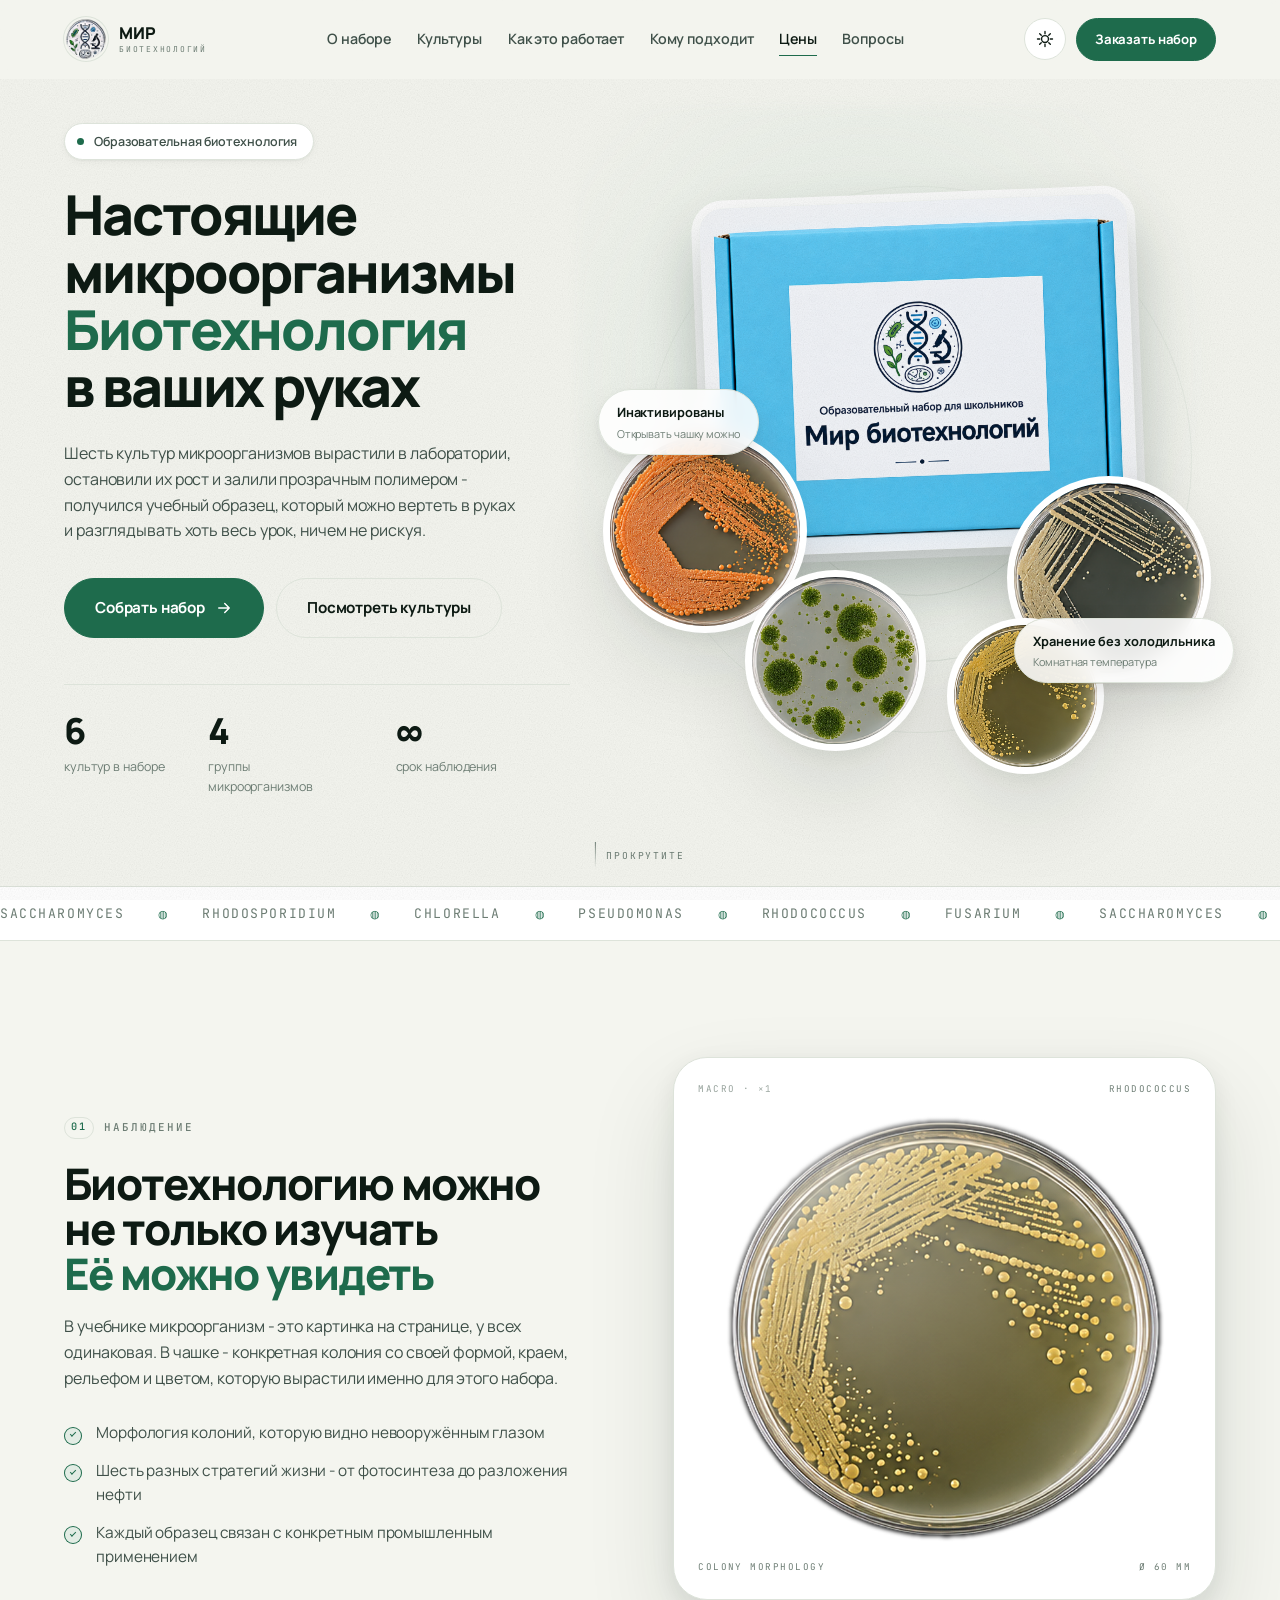
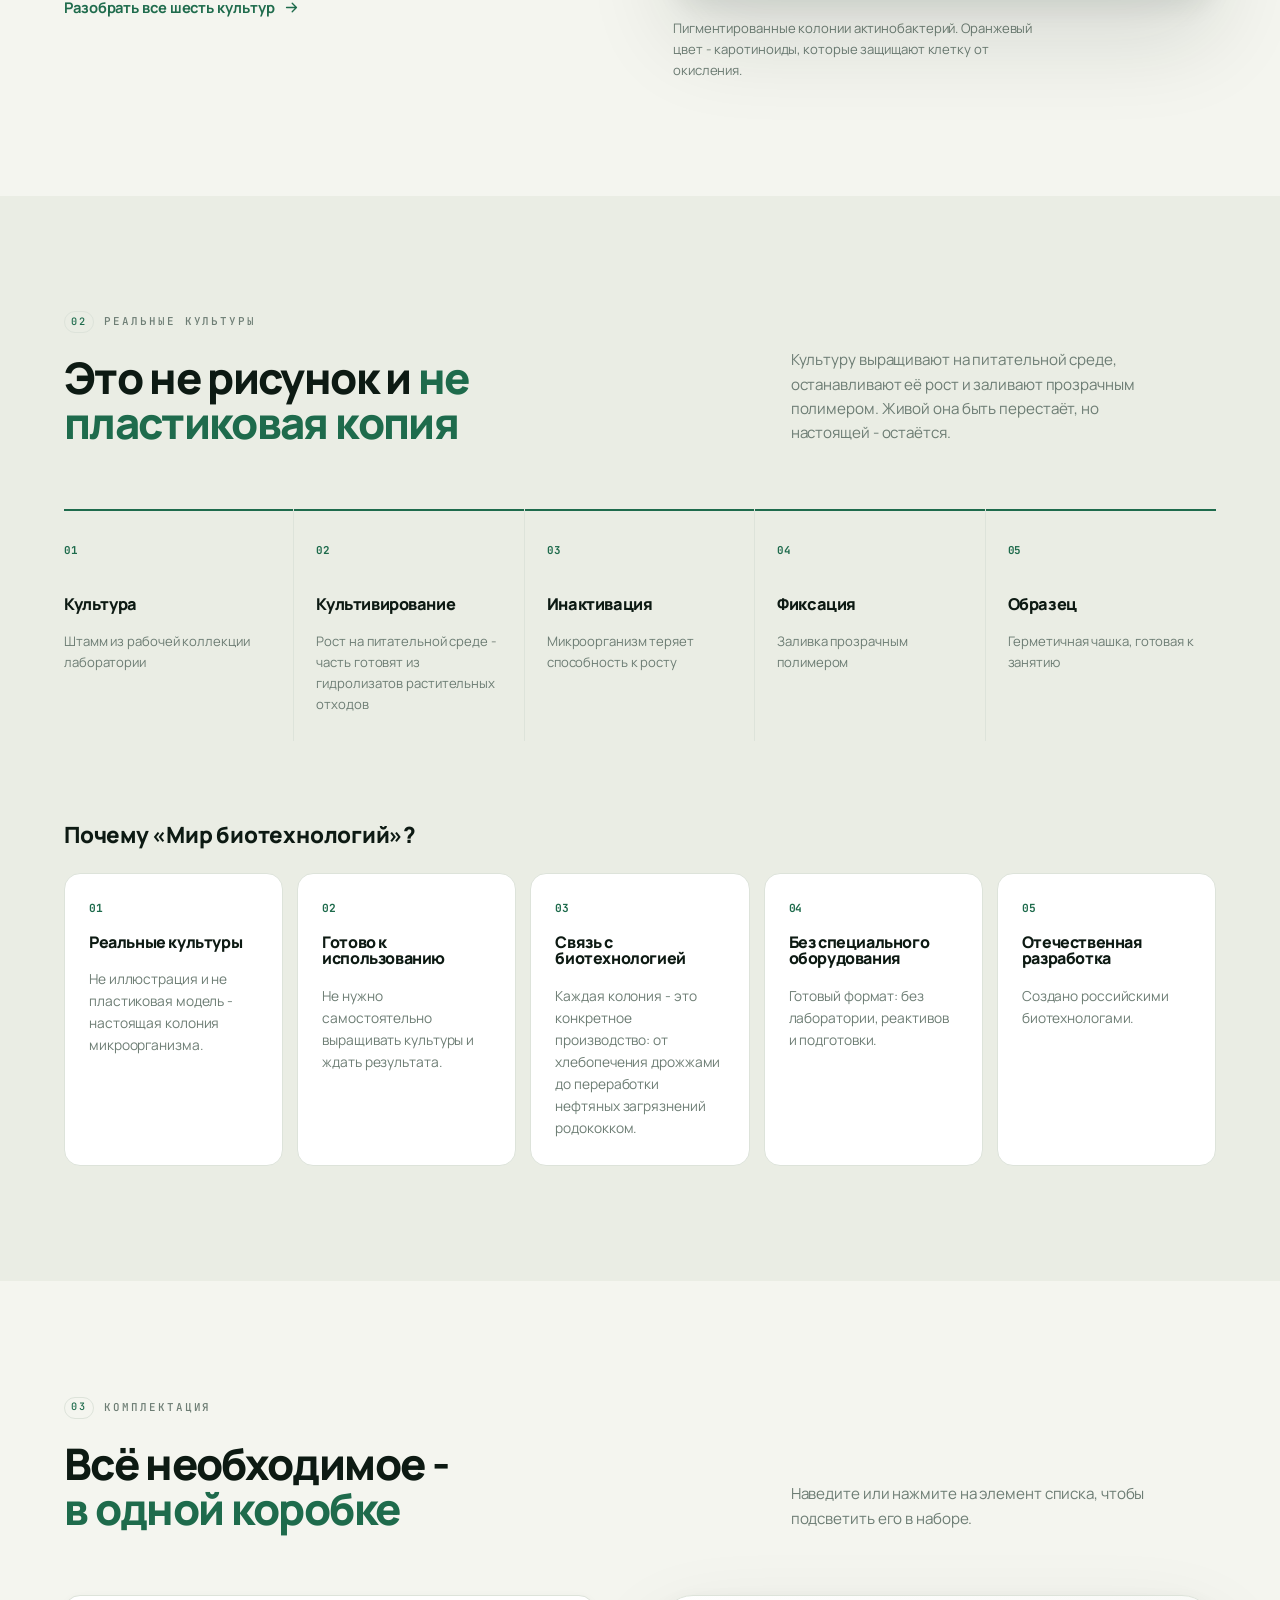
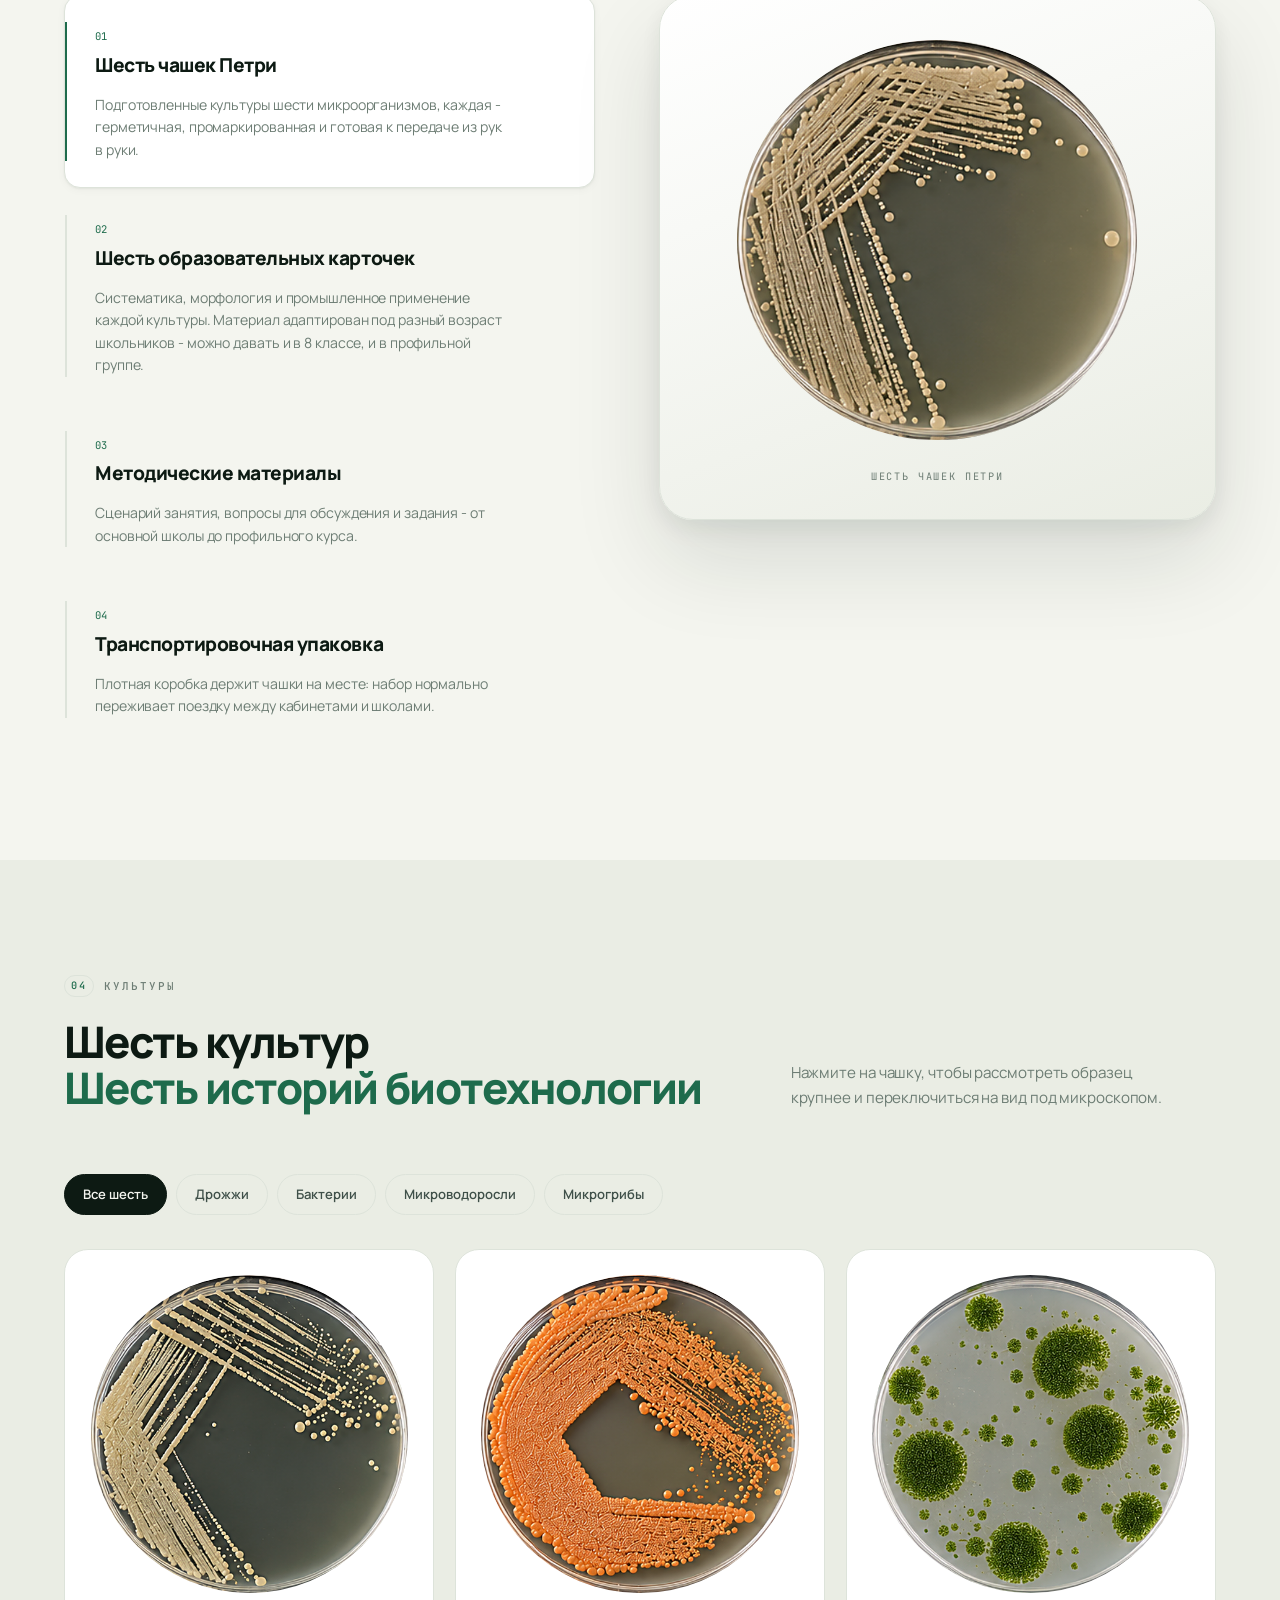
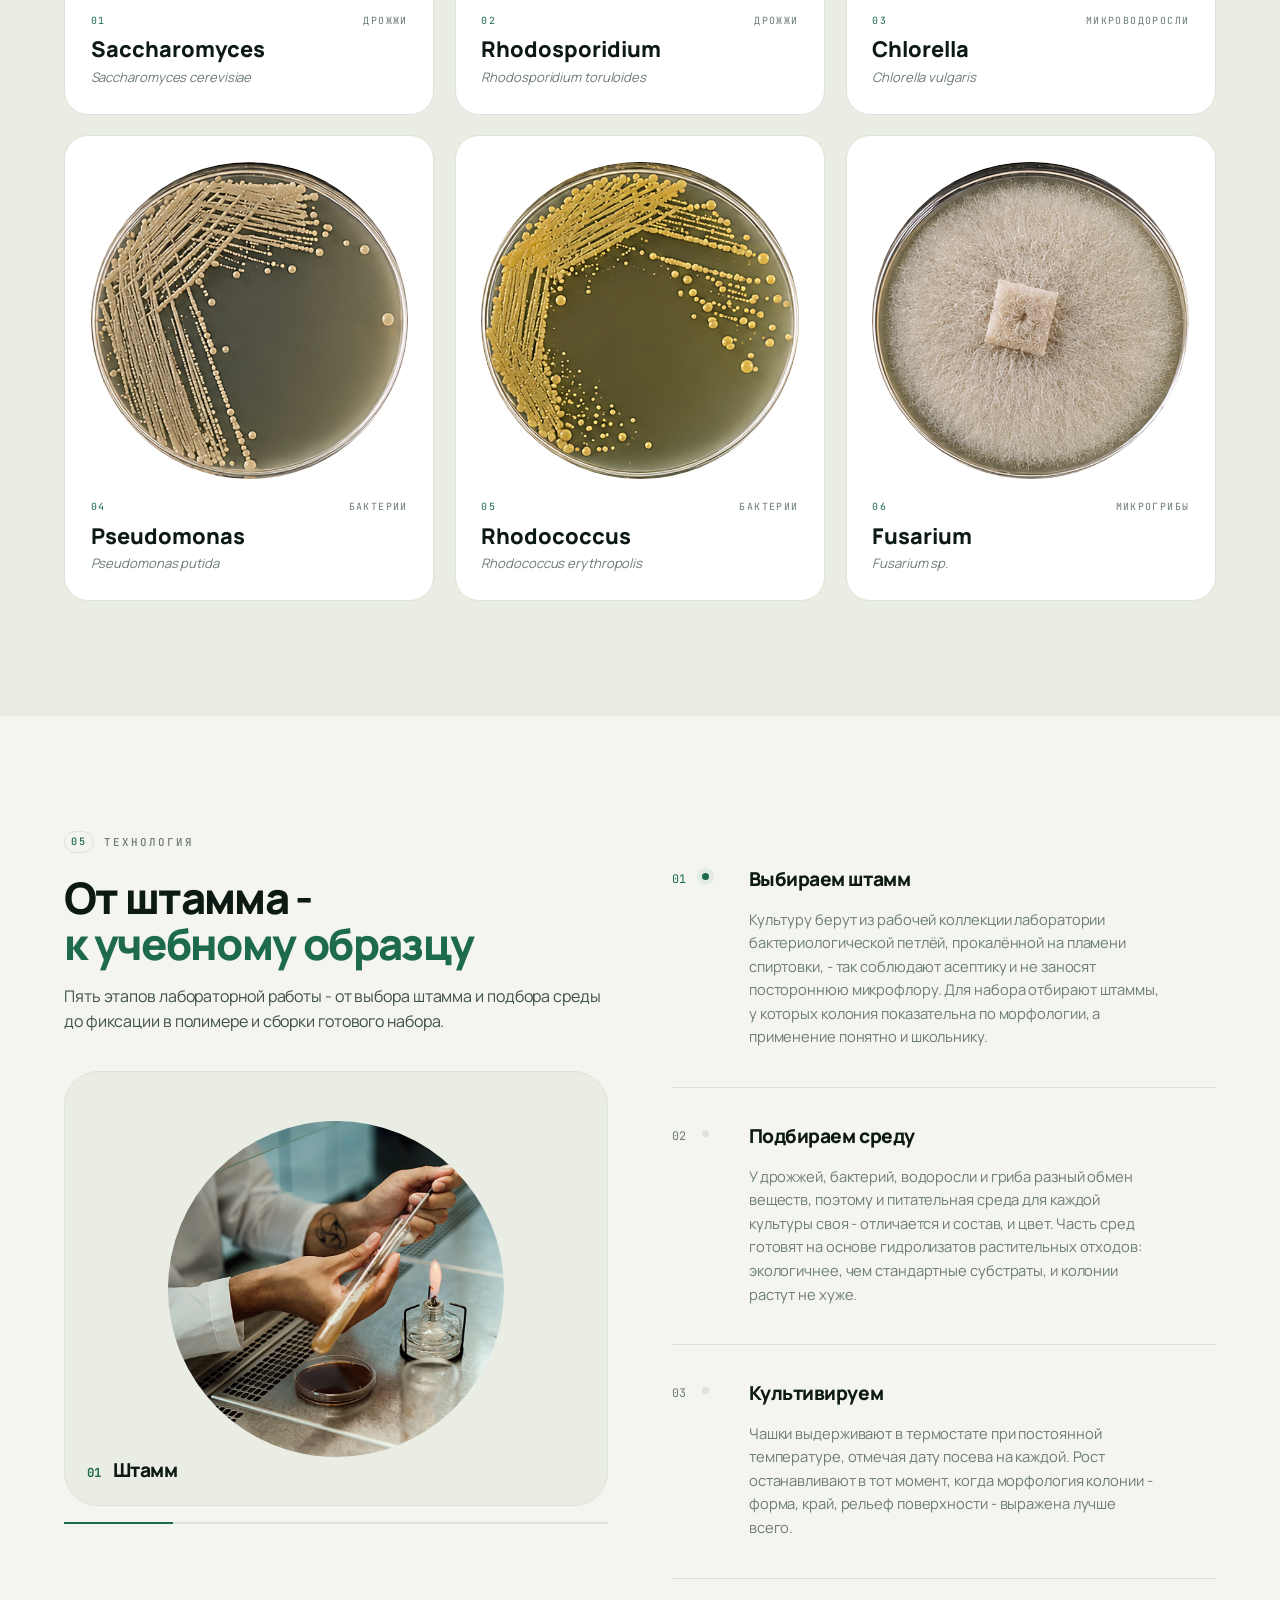
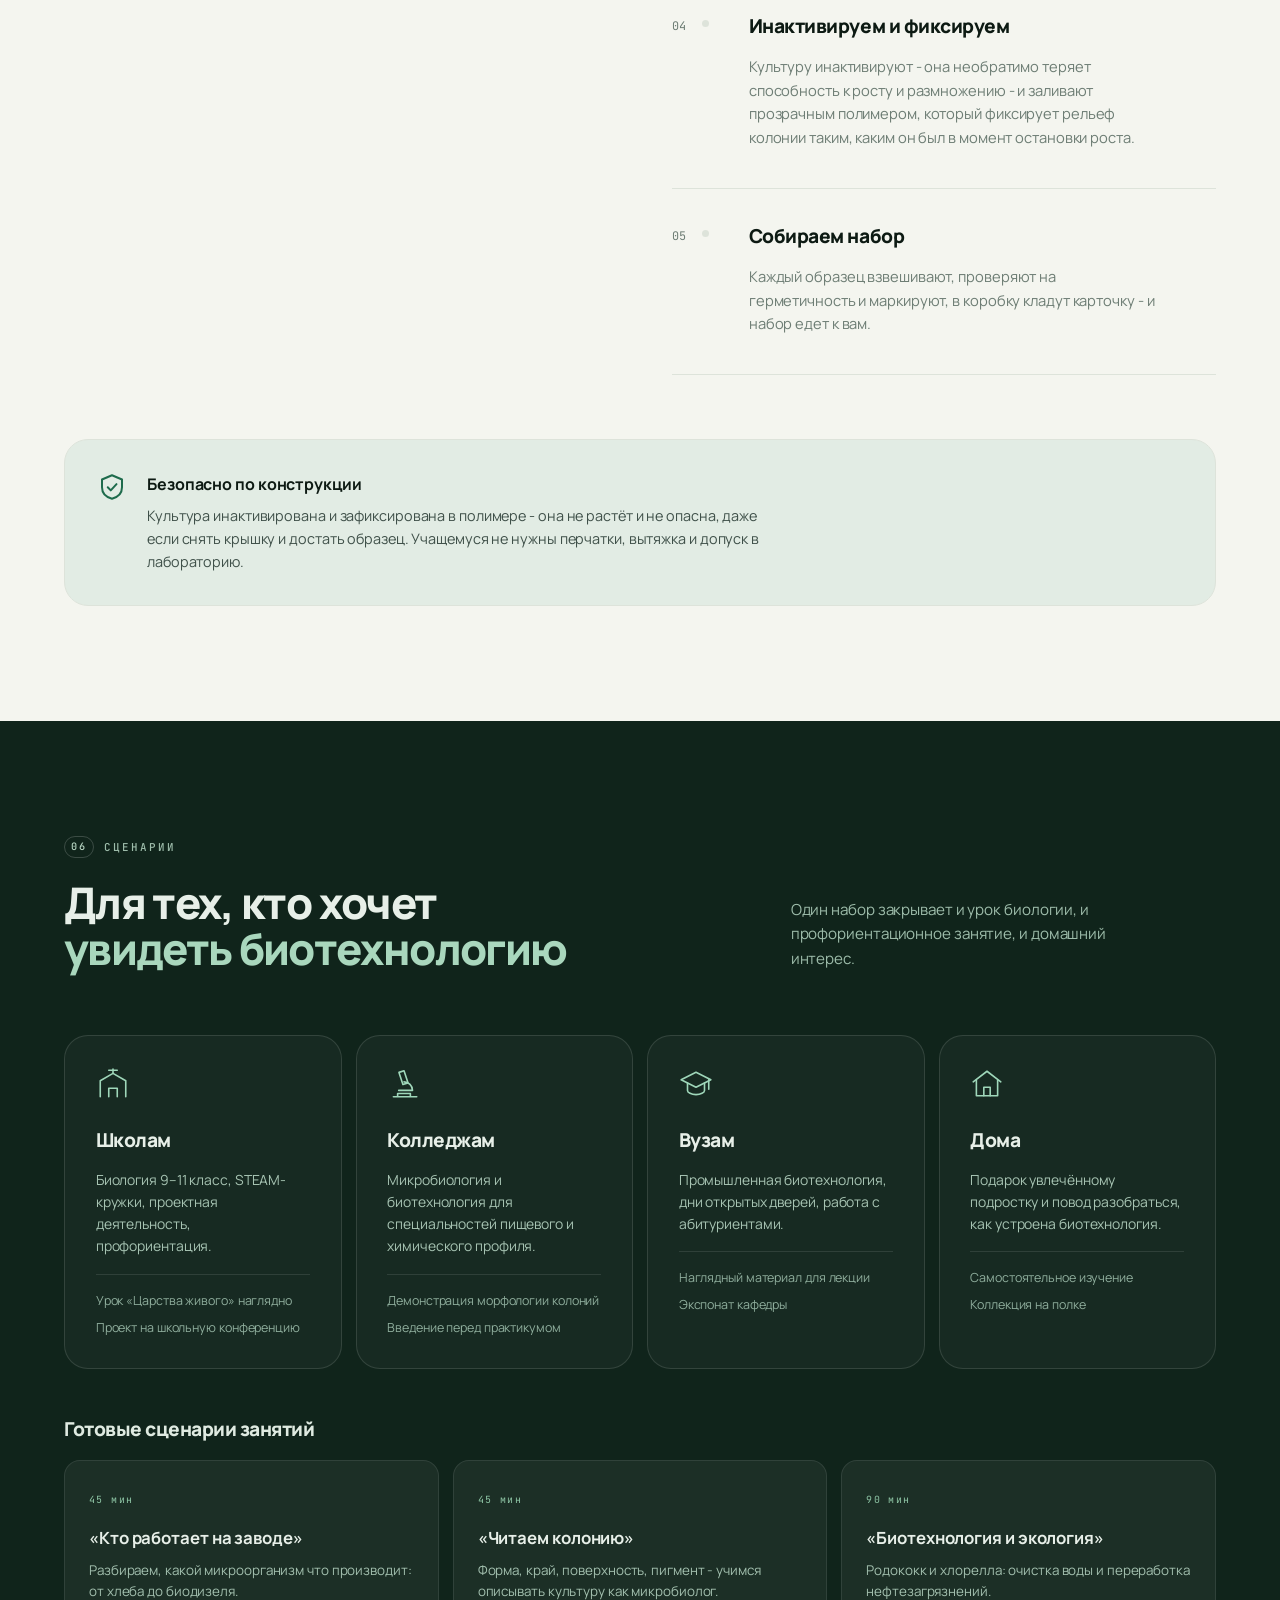
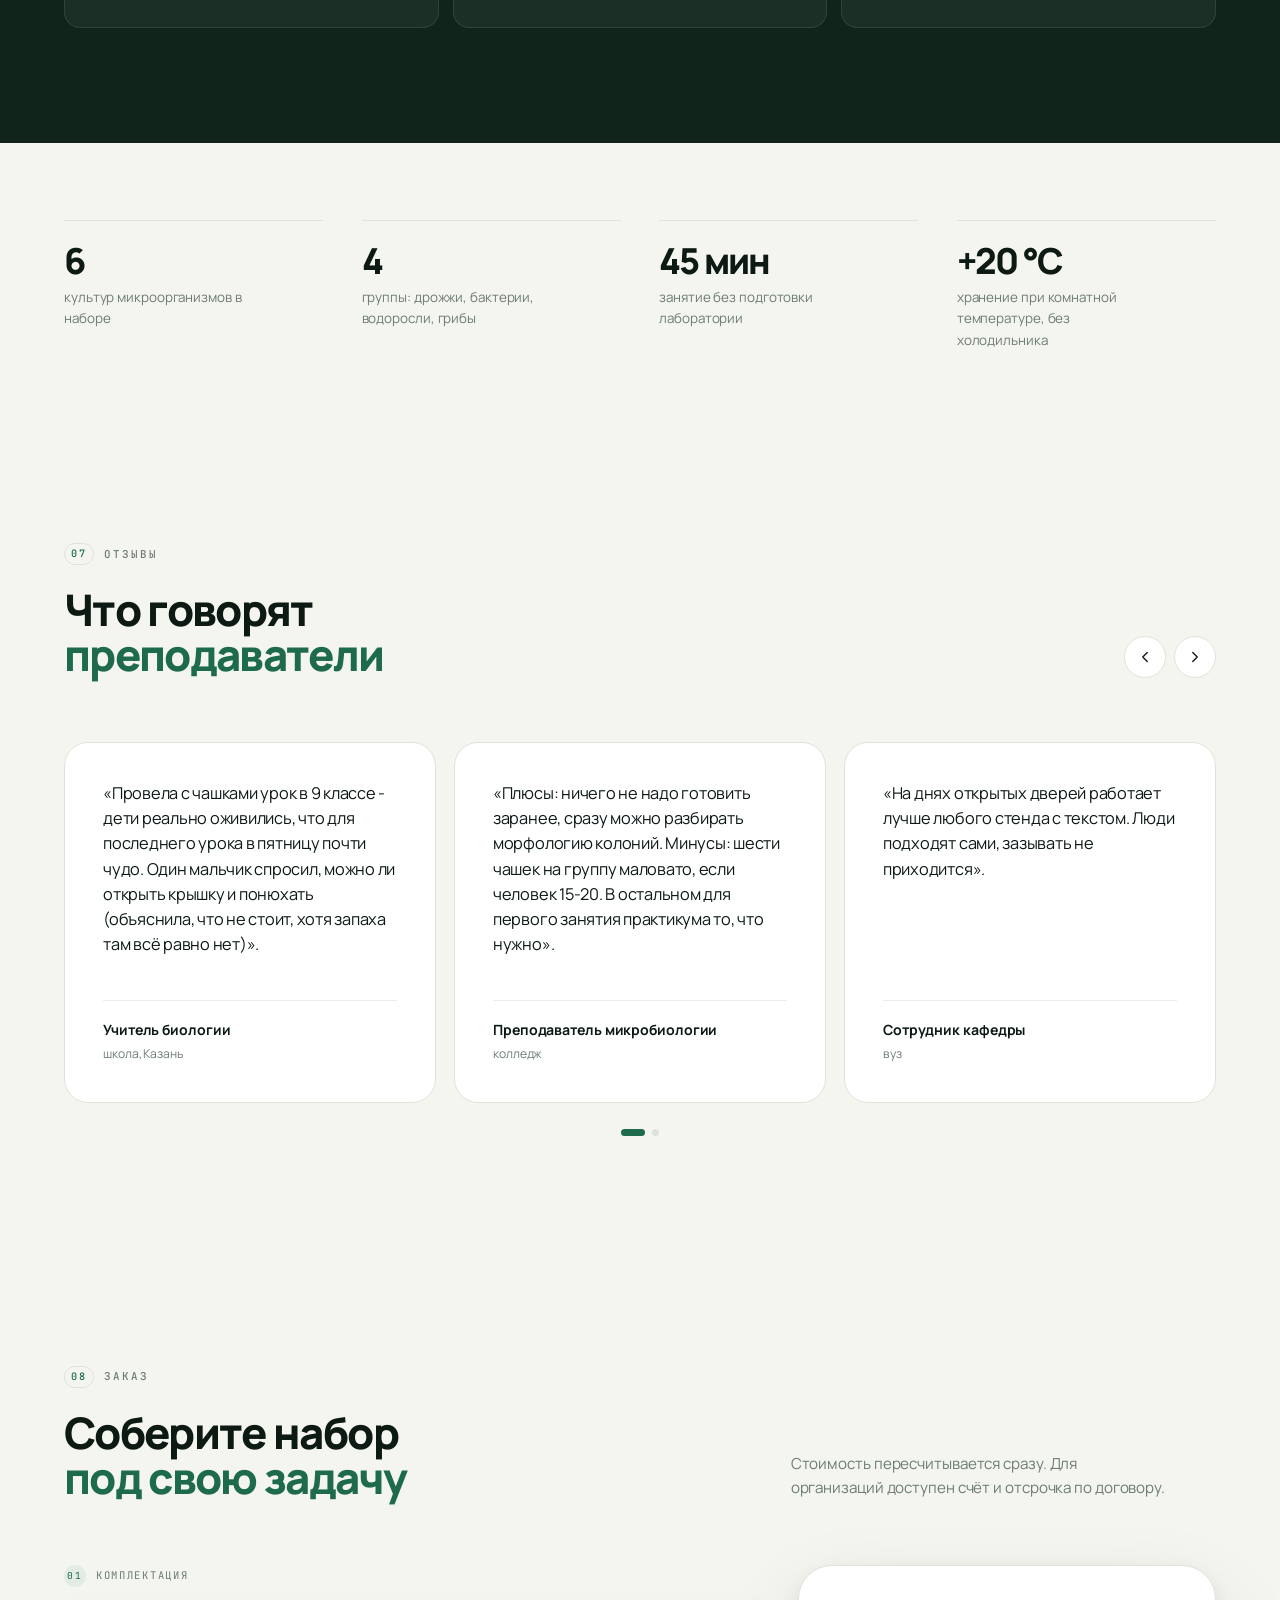
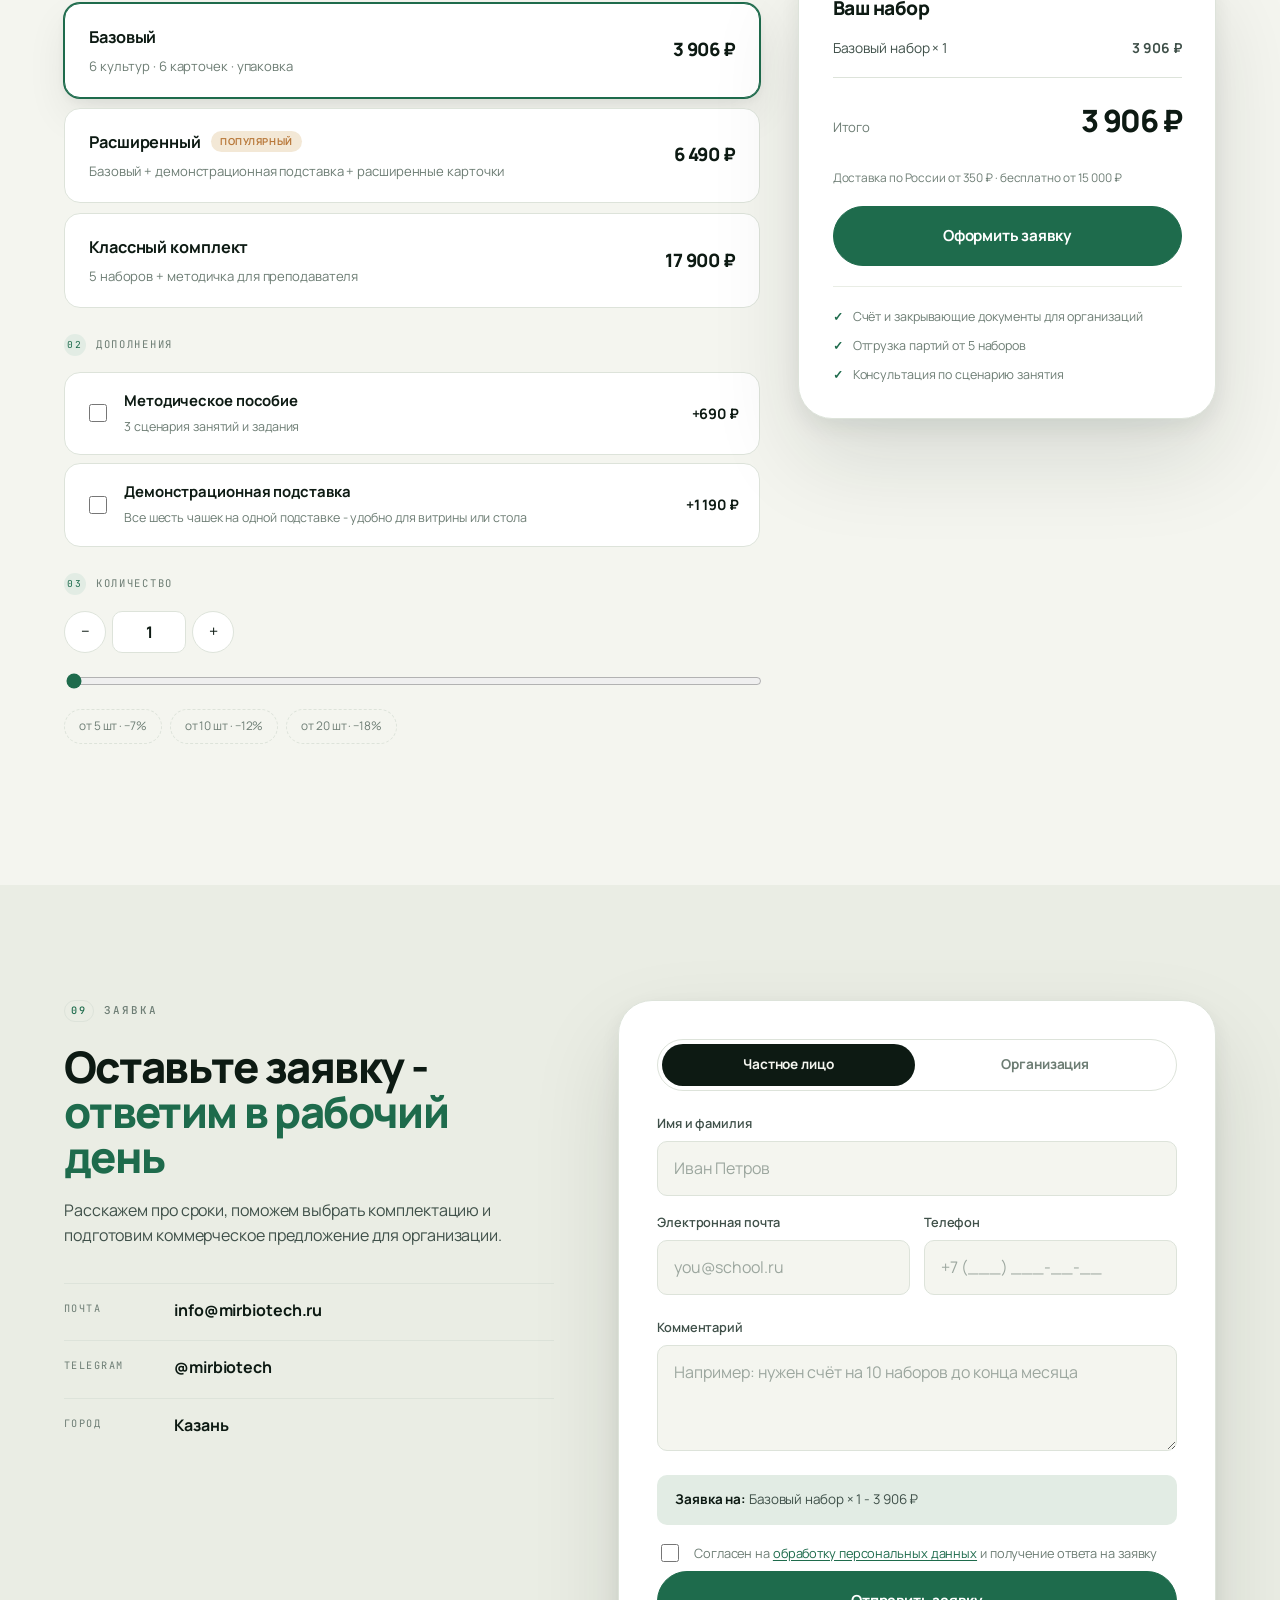
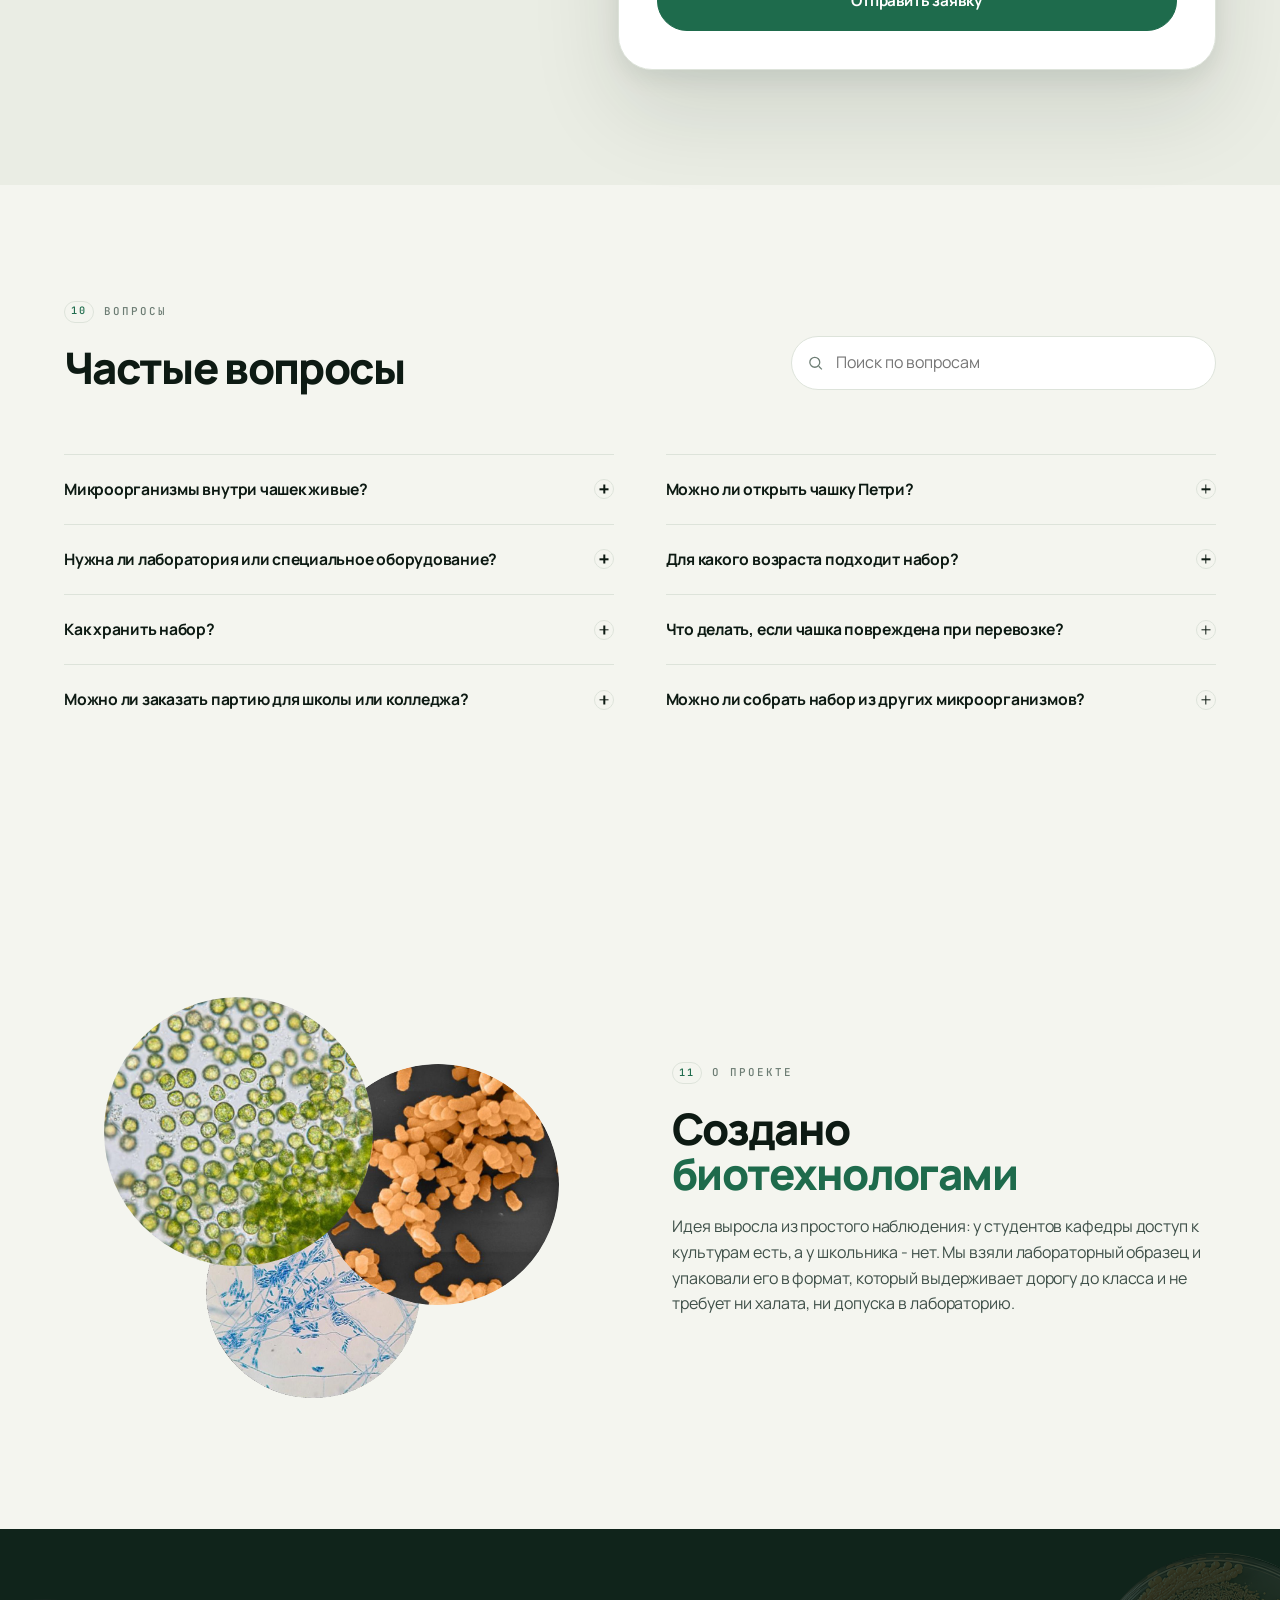
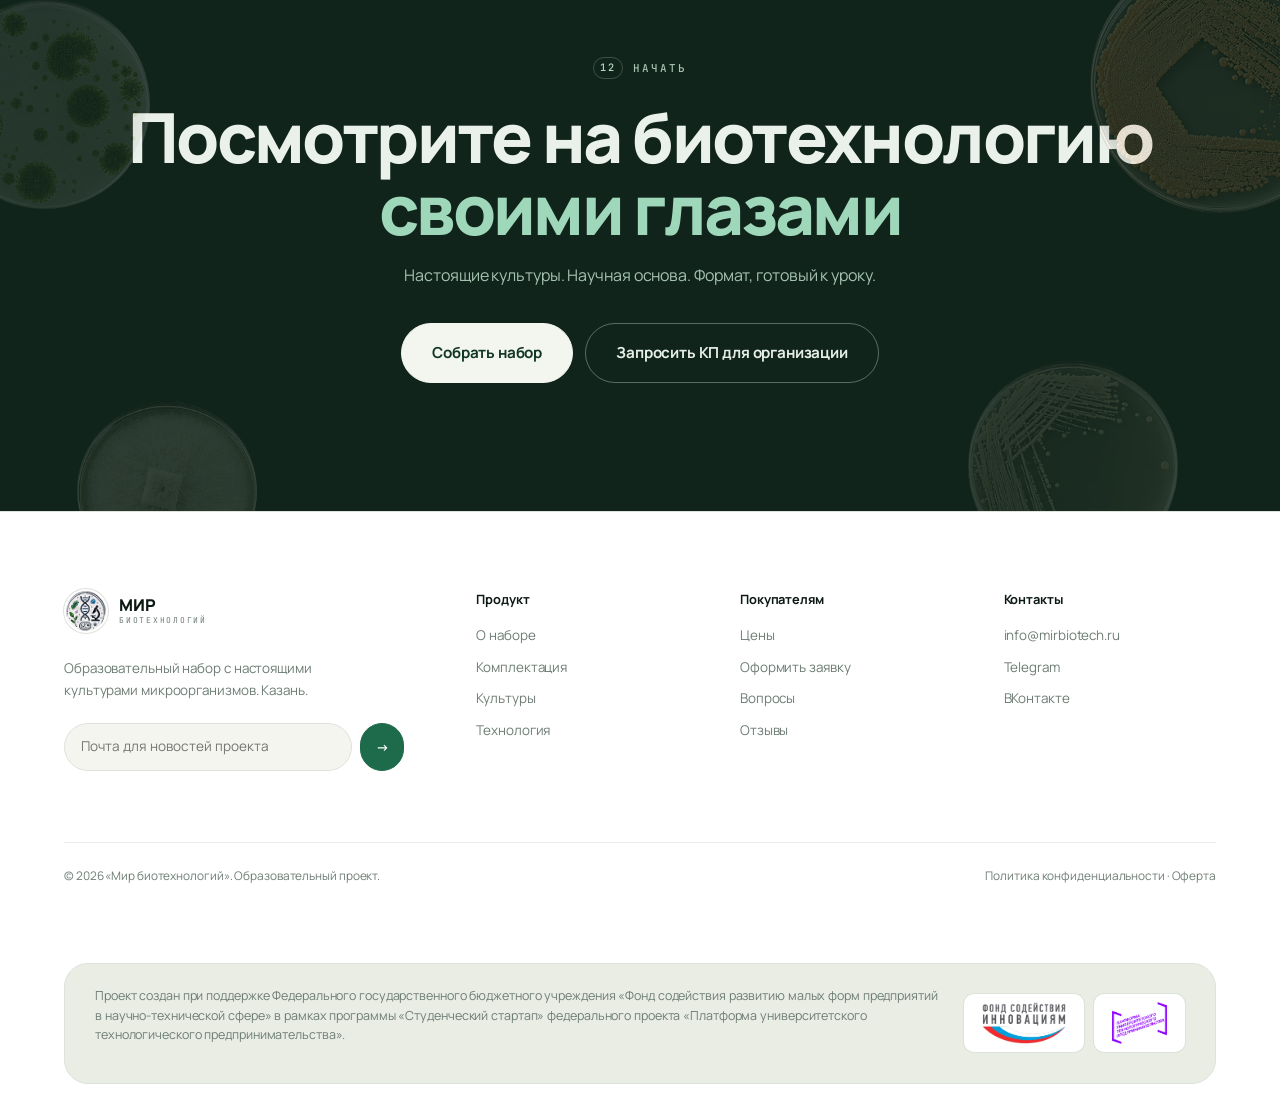
==== index.html @ 23717a77 "Add files via upload" ====
<!doctype html>
<html lang="ru">
<head>
<meta charset="utf-8">
<script>
  /* Тема выбирается до первой отрисовки, чтобы не мигало белым */
  (function () {
    try {
      var saved = localStorage.getItem("mb-theme");
      var dark = saved ? saved === "dark" : matchMedia("(prefers-color-scheme: dark)").matches;
      document.documentElement.setAttribute("data-theme", dark ? "dark" : "light");
    } catch (e) { document.documentElement.setAttribute("data-theme", "light"); }
  })();
</script>
<meta name="viewport" content="width=device-width, initial-scale=1, viewport-fit=cover">
<title>Мир биотехнологий - образовательный набор с настоящими культурами микроорганизмов</title>
<meta name="description" content="Образовательный набор из 6 чашек Петри с реальными культурами микроорганизмов, зафиксированными в прозрачном полимере. Для школ, колледжей, вузов и домашнего изучения.">
<meta name="keywords" content="образовательный набор, микробиология, биотехнология, чашки Петри, культуры микроорганизмов, STEAM, школа, колледж, вуз">
<meta name="author" content="Мир биотехнологий">
<meta name="theme-color" content="#f5f6f0" media="(prefers-color-scheme: light)">
<meta name="theme-color" content="#0a0f0c" media="(prefers-color-scheme: dark)">
<link rel="canonical" href="https://mirbiotech.ru/">

<meta property="og:type" content="website">
<meta property="og:locale" content="ru_RU">
<meta property="og:site_name" content="Мир биотехнологий">
<meta property="og:title" content="Мир биотехнологий - настоящие микроорганизмы в ваших руках">
<meta property="og:description" content="6 реальных культур микроорганизмов, зафиксированных для безопасного изучения. Образовательный набор от биотехнологов.">
<meta property="og:image" content="assets/img/og-cover.png">
<meta property="og:image:width" content="1200">
<meta property="og:image:height" content="630">
<meta name="twitter:card" content="summary_large_image">

<link rel="icon" href="assets/img/favicon-64.png" type="image/png">
<link rel="apple-touch-icon" href="assets/img/favicon-192.png">
<link rel="manifest" href="site.webmanifest">

<link rel="preconnect" href="https://fonts.googleapis.com">
<link rel="preconnect" href="https://fonts.gstatic.com" crossorigin>
<link href="https://fonts.googleapis.com/css2?family=Manrope:wght@300;400;500;600;700;800&family=JetBrains+Mono:wght@400;500;700&display=swap" rel="stylesheet">
<link rel="preload" as="image" href="assets/img/box-photo.png?v=2">
<link rel="stylesheet" href="assets/css/styles.css">
</head>
<body>
<a class="skip-link" href="#main">Перейти к содержанию</a>
<div class="scroll-progress" aria-hidden="true"><i></i></div>
<div class="grain" aria-hidden="true"></div>

<!-- ─────────────────────────  ШАПКА  ───────────────────────── -->
<header class="site-header" id="header">
  <div class="shell header-inner">
    <a class="brand" href="#top" aria-label="Мир биотехнологий - на главную">
      <img class="brand-mark" src="assets/img/logo-emblem.png" alt="" width="44" height="44" loading="eager">
      <span class="brand-text"><b>МИР</b><small>БИОТЕХНОЛОГИЙ</small></span>
    </a>

    <nav class="main-nav" id="main-nav" aria-label="Основная навигация">
      <a href="#about">О наборе</a>
      <a href="#cultures">Культуры</a>
      <a href="#process">Как это работает</a>
      <a href="#audience">Кому подходит</a>
      <a href="#pricing">Цены</a>
      <a href="#faq">Вопросы</a>
    </nav>

    <div class="header-actions">
      <button class="icon-btn theme-toggle" id="theme-toggle" type="button" aria-label="Переключить тему" title="Светлая / тёмная тема">
        <svg class="ico-sun" viewBox="0 0 24 24" aria-hidden="true"><circle cx="12" cy="12" r="4.6"/><path d="M12 2v3M12 19v3M2 12h3M19 12h3M4.9 4.9l2.1 2.1M17 17l2.1 2.1M19.1 4.9L17 7M7 17l-2.1 2.1"/></svg>
        <svg class="ico-moon" viewBox="0 0 24 24" aria-hidden="true"><path d="M20 14.5A8.5 8.5 0 0 1 9.5 4a8.5 8.5 0 1 0 10.5 10.5z"/></svg>
      </button>
      <a class="btn btn-primary btn-sm" href="#pricing">Заказать набор</a>
      <button class="icon-btn burger" id="burger" type="button" aria-label="Меню" aria-expanded="false" aria-controls="mobile-menu"><span></span><span></span></button>
    </div>
  </div>
</header>

<div class="mobile-menu" id="mobile-menu" hidden>
  <nav aria-label="Мобильная навигация">
    <a href="#about"><span>01</span>О наборе</a>
    <a href="#cultures"><span>02</span>Культуры</a>
    <a href="#process"><span>03</span>Как это работает</a>
    <a href="#audience"><span>04</span>Кому подходит</a>
    <a href="#pricing"><span>05</span>Цены и заказ</a>
    <a href="#faq"><span>06</span>Вопросы</a>
    <a href="#contacts"><span>07</span>Контакты</a>
  </nav>
  <div class="mobile-menu-foot">
    <a class="btn btn-primary" href="#pricing">Заказать набор</a>
    <p>Казань · образовательная биотехнология</p>
  </div>
</div>

<main id="main">
<span id="top"></span>

<!-- ─────────────────────────  ГЕРОЙ  ───────────────────────── -->
<section class="hero">
  <div class="shell hero-grid">
    <div class="hero-copy">
      <p class="badge reveal"><i class="dot"></i>Образовательная биотехнология</p>
      <h1 class="reveal">Настоящие<br>микроорганизмы<br><em>Биотехнология</em><br>в ваших руках</h1>
      <p class="lead reveal">Шесть культур микроорганизмов вырастили в лаборатории, остановили их рост и залили прозрачным полимером - получился учебный образец, который можно вертеть в руках и разглядывать хоть весь урок, ничем не рискуя.</p>
      <div class="hero-actions reveal">
        <a class="btn btn-primary btn-lg" href="#pricing">Собрать набор<svg viewBox="0 0 24 24" class="btn-ico" aria-hidden="true"><path d="M5 12h14M13 6l6 6-6 6"/></svg></a>
        <a class="btn btn-ghost btn-lg" href="#cultures">Посмотреть культуры</a>
      </div>
      <dl class="hero-stats reveal">
        <div><dt data-count="6">6</dt><dd>культур в наборе</dd></div>
        <div><dt data-count="4">4</dt><dd>группы микроорганизмов</dd></div>
        <div><dt>∞</dt><dd>срок наблюдения</dd></div>
      </dl>
    </div>

    <div class="hero-visual" id="hero-visual">
      <div class="hero-orb" aria-hidden="true"></div>
      <div class="hero-rings" aria-hidden="true"><span></span><span></span><span></span></div>

      <img class="hero-box-photo" data-depth="14" src="assets/img/box-photo.png?v=2" alt="Набор «Мир биотехнологий»: реальная коробка" width="1390" height="1132" loading="eager" decoding="async">

      <img class="hero-dish d1" data-depth="34" src="assets/img/dish-rhodosporidium.png" alt="Чашка Петри с культурой Rhodosporidium" width="500" height="500" loading="eager" decoding="async">
      <img class="hero-dish d2" data-depth="22" src="assets/img/dish-chlorella.png" alt="Чашка Петри с культурой Chlorella" width="500" height="500" loading="eager" decoding="async">
      <img class="hero-dish d3" data-depth="46" src="assets/img/dish-saccharomyces.png" alt="Чашка Петри с культурой Saccharomyces" width="500" height="500" loading="lazy" decoding="async">
      <img class="hero-dish d4" data-depth="28" src="assets/img/dish-rhodococcus.png" alt="Чашка Петри с культурой Rhodococcus" width="500" height="500" loading="lazy" decoding="async">

      <figure class="hero-chip chip-a" data-depth="52">
        <b>Инактивированы</b><span>Открывать чашку можно</span>
      </figure>
      <figure class="hero-chip chip-b" data-depth="40">
        <b>Хранение без холодильника</b><span>Комнатная температура</span>
      </figure>
    </div>
  </div>

  <a class="scroll-cue" href="#about" aria-label="Листать вниз"><span></span>прокрутите</a>
</section>

<!-- ─────────────────────────  ЛЕНТА  ───────────────────────── -->
<div class="marquee" aria-hidden="true">
  <div class="marquee-track">
    <span>Saccharomyces</span><i>◍</i><span>Rhodosporidium</span><i>◍</i><span>Chlorella</span><i>◍</i><span>Pseudomonas</span><i>◍</i><span>Rhodococcus</span><i>◍</i><span>Fusarium</span><i>◍</i>
    <span>Saccharomyces</span><i>◍</i><span>Rhodosporidium</span><i>◍</i><span>Chlorella</span><i>◍</i><span>Pseudomonas</span><i>◍</i><span>Rhodococcus</span><i>◍</i><span>Fusarium</span><i>◍</i>
  </div>
</div>

<!-- ─────────────────────────  О НАБОРЕ  ───────────────────────── -->
<section class="section split" id="about">
  <div class="shell split-grid">
    <div class="split-copy reveal">
      <p class="eyebrow"><span>01</span>Наблюдение</p>
      <h2>Биотехнологию можно не только изучать<br><strong>Её можно увидеть</strong></h2>
      <p class="body-lg">В учебнике микроорганизм - это картинка на странице, у всех одинаковая. В чашке - конкретная колония со своей формой, краем, рельефом и цветом, которую вырастили именно для этого набора.</p>
      <ul class="check-list">
        <li>Морфология колоний, которую видно невооружённым глазом</li>
        <li>Шесть разных стратегий жизни - от фотосинтеза до разложения нефти</li>
        <li>Каждый образец связан с конкретным промышленным применением</li>
      </ul>
      <a class="link-arrow" href="#cultures">Разобрать все шесть культур<svg viewBox="0 0 24 24" aria-hidden="true"><path d="M5 12h14M13 6l6 6-6 6"/></svg></a>
    </div>

    <figure class="split-media reveal" id="macro-figure">
      <div class="macro-frame">
        <img src="assets/img/dish-rhodococcus-macro.png" alt="Крупный план колоний Rhodococcus на питательной среде" width="720" height="720" loading="lazy">
        <div class="macro-hud">
          <span class="hud-tl">MACRO · ×1</span>
          <span class="hud-tr">RHODOCOCCUS</span>
          <span class="hud-bl">COLONY MORPHOLOGY</span>
          <span class="hud-br">Ø 60 мм</span>
        </div>
      </div>
      <figcaption>Пигментированные колонии актинобактерий. Оранжевый цвет - каротиноиды, которые защищают клетку от окисления.</figcaption>
    </figure>
  </div>
</section>

<!-- ─────────────────────────  НЕ МУЛЯЖ  ───────────────────────── -->
<section class="section contrast" id="real">
  <div class="shell">
    <div class="section-head reveal">
      <div>
        <p class="eyebrow"><span>02</span>Реальные культуры</p>
        <h2>Это не рисунок и <strong>не пластиковая копия</strong></h2>
      </div>
      <p class="section-note">Культуру выращивают на питательной среде, останавливают её рост и заливают прозрачным полимером. Живой она быть перестаёт, но настоящей - остаётся.</p>
    </div>

    <ol class="pipeline reveal">
      <li><b>01</b><h3>Культура</h3><p>Штамм из рабочей коллекции лаборатории</p></li>
      <li><b>02</b><h3>Культивирование</h3><p>Рост на питательной среде - часть готовят из гидролизатов растительных отходов</p></li>
      <li><b>03</b><h3>Инактивация</h3><p>Микроорганизм теряет способность к росту</p></li>
      <li><b>04</b><h3>Фиксация</h3><p>Заливка прозрачным полимером</p></li>
      <li><b>05</b><h3>Образец</h3><p>Герметичная чашка, готовая к занятию</p></li>
    </ol>

    <div class="why reveal">
      <p class="why-title">Почему «Мир биотехнологий»?</p>
      <div class="why-grid">
        <div class="why-card">
          <b>01</b>
          <h3>Реальные культуры</h3>
          <p>Не иллюстрация и не пластиковая модель - настоящая колония микроорганизма.</p>
        </div>
        <div class="why-card">
          <b>02</b>
          <h3>Готово к использованию</h3>
          <p>Не нужно самостоятельно выращивать культуры и ждать результата.</p>
        </div>
        <div class="why-card">
          <b>03</b>
          <h3>Связь с биотехнологией</h3>
          <p>Каждая колония - это конкретное производство: от хлебопечения дрожжами до переработки нефтяных загрязнений родококком.</p>
        </div>
        <div class="why-card">
          <b>04</b>
          <h3>Без специального оборудования</h3>
          <p>Готовый формат: без лаборатории, реактивов и подготовки.</p>
        </div>
        <div class="why-card">
          <b>05</b>
          <h3>Отечественная разработка</h3>
          <p>Создано российскими биотехнологами.</p>
        </div>
      </div>
    </div>
  </div>
</section>

<!-- ─────────────────────────  КОМПЛЕКТАЦИЯ  ───────────────────────── -->
<section class="section kit" id="kit">
  <div class="shell">
    <div class="section-head reveal">
      <div>
        <p class="eyebrow"><span>03</span>Комплектация</p>
        <h2>Всё необходимое -<br><strong>в одной коробке</strong></h2>
      </div>
      <p class="section-note">Наведите или нажмите на элемент списка, чтобы подсветить его в наборе.</p>
    </div>

    <div class="kit-grid reveal">
      <ul class="kit-list" id="kit-list">
        <li data-hot="dishes" class="is-active">
          <span class="num">01</span>
          <h3>Шесть чашек Петри</h3>
          <p>Подготовленные культуры шести микроорганизмов, каждая - герметичная, промаркированная и готовая к передаче из рук в руки.</p>
        </li>
        <li data-hot="cards">
          <span class="num">02</span>
          <h3>Шесть образовательных карточек</h3>
          <p>Систематика, морфология и промышленное применение каждой культуры. Материал адаптирован под разный возраст школьников - можно давать и в 8 классе, и в профильной группе.</p>
        </li>
        <li data-hot="guide">
          <span class="num">03</span>
          <h3>Методические материалы</h3>
          <p>Сценарий занятия, вопросы для обсуждения и задания - от основной школы до профильного курса.</p>
        </li>
        <li data-hot="box">
          <span class="num">04</span>
          <h3>Транспортировочная упаковка</h3>
          <p>Плотная коробка держит чашки на месте: набор нормально переживает поездку между кабинетами и школами.</p>
        </li>
      </ul>

      <div class="kit-stage" id="kit-stage">
        <div class="kit-stage-inner">
          <div class="hot hot-dishes"><img src="assets/img/dish-pseudomonas.png" alt="Чашка Петри из набора" width="500" height="500" loading="lazy"></div>
          <div class="hot hot-cards">
            <img src="assets/img/card-preview.jpg" alt="Образец образовательной карточки набора" width="630" height="892" loading="lazy">
          </div>
          <div class="hot hot-guide">
            <img src="assets/img/guide-preview.jpg" alt="Фрагмент методического пособия: занятие «Кто работает на заводе»" width="760" height="980" loading="lazy">
          </div>
          <div class="hot hot-box"><img src="assets/img/box-photo.png?v=2" alt="Коробка набора «Мир биотехнологий»" width="1390" height="1132" loading="lazy"></div>
        </div>
        <p class="kit-caption" id="kit-caption">Шесть чашек Петри</p>
      </div>
    </div>
  </div>
</section>

<!-- ─────────────────────────  КУЛЬТУРЫ  ───────────────────────── -->
<section class="section cultures" id="cultures">
  <div class="shell">
    <div class="section-head reveal">
      <div>
        <p class="eyebrow"><span>04</span>Культуры</p>
        <h2>Шесть культур<br><strong>Шесть историй биотехнологии</strong></h2>
      </div>
      <p class="section-note">Нажмите на чашку, чтобы рассмотреть образец крупнее и переключиться на вид под микроскопом.</p>
    </div>

    <div class="filters reveal" role="tablist" aria-label="Фильтр по группам микроорганизмов">
      <button class="chip is-active" data-filter="all" role="tab" aria-selected="true">Все шесть</button>
      <button class="chip" data-filter="yeast" role="tab" aria-selected="false">Дрожжи</button>
      <button class="chip" data-filter="bacteria" role="tab" aria-selected="false">Бактерии</button>
      <button class="chip" data-filter="algae" role="tab" aria-selected="false">Микроводоросли</button>
      <button class="chip" data-filter="fungi" role="tab" aria-selected="false">Микрогрибы</button>
    </div>

    <div class="culture-grid" id="culture-grid"><!-- карточки строит app.js --></div>
  </div>
</section>

<!-- ─────────────────────────  ПРОЦЕСС  ───────────────────────── -->
<section class="section process" id="process">
  <div class="shell process-grid">
    <div class="process-sticky">
      <p class="eyebrow"><span>05</span>Технология</p>
      <h2>От штамма -<br><strong>к учебному образцу</strong></h2>
      <p class="body-lg">Пять этапов лабораторной работы - от выбора штамма и подбора среды до фиксации в полимере и сборки готового набора.</p>
      <div class="process-visual">
        <div class="pv-stage" id="pv-stage">
          <img src="assets/img/process-strain.jpg" alt="" width="1000" height="1000" loading="lazy" aria-hidden="true">
          <div class="pv-overlay" id="pv-overlay"><b id="pv-num">01</b><span id="pv-label">Штамм</span></div>
        </div>
        <div class="pv-progress"><i id="pv-bar"></i></div>
      </div>
    </div>

    <ol class="process-steps" id="process-steps">
      <li class="reveal" data-step="01" data-label="Штамм">
        <h3>Выбираем штамм</h3>
        <p>Культуру берут из рабочей коллекции лаборатории бактериологической петлёй, прокалённой на пламени спиртовки, - так соблюдают асептику и не заносят постороннюю микрофлору. Для набора отбирают штаммы, у которых колония показательна по морфологии, а применение понятно и школьнику.</p>
      </li>
      <li class="reveal" data-step="02" data-label="Среда">
        <h3>Подбираем среду</h3>
        <p>У дрожжей, бактерий, водоросли и гриба разный обмен веществ, поэтому и питательная среда для каждой культуры своя - отличается и состав, и цвет. Часть сред готовят на основе гидролизатов растительных отходов: экологичнее, чем стандартные субстраты, и колонии растут не хуже.</p>
      </li>
      <li class="reveal" data-step="03" data-label="Рост">
        <h3>Культивируем</h3>
        <p>Чашки выдерживают в термостате при постоянной температуре, отмечая дату посева на каждой. Рост останавливают в тот момент, когда морфология колонии - форма, край, рельеф поверхности - выражена лучше всего.</p>
      </li>
      <li class="reveal" data-step="04" data-label="Фиксация">
        <h3>Инактивируем и фиксируем</h3>
        <p>Культуру инактивируют - она необратимо теряет способность к росту и размножению - и заливают прозрачным полимером, который фиксирует рельеф колонии таким, каким он был в момент остановки роста.</p>
      </li>
      <li class="reveal" data-step="05" data-label="Набор">
        <h3>Собираем набор</h3>
        <p>Каждый образец взвешивают, проверяют на герметичность и маркируют, в коробку кладут карточку - и набор едет к вам.</p>
      </li>
    </ol>
  </div>

  <div class="shell">
    <aside class="safety-note reveal">
      <svg viewBox="0 0 24 24" aria-hidden="true"><path d="M12 2.6 20 6v6.2c0 4.6-3.3 7.9-8 9.2-4.7-1.3-8-4.6-8-9.2V6z"/><path d="M8.6 12.2 11 14.7l4.6-5"/></svg>
      <div>
        <b>Безопасно по конструкции</b>
        <p>Культура инактивирована и зафиксирована в полимере - она не растёт и не опасна, даже если снять крышку и достать образец. Учащемуся не нужны перчатки, вытяжка и допуск в лабораторию.</p>
      </div>
    </aside>
  </div>
</section>

<!-- ─────────────────────────  АУДИТОРИЯ  ───────────────────────── -->
<section class="section audience" id="audience">
  <div class="shell">
    <div class="section-head reveal">
      <div>
        <p class="eyebrow"><span>06</span>Сценарии</p>
        <h2>Для тех, кто хочет<br><strong>увидеть биотехнологию</strong></h2>
      </div>
      <p class="section-note">Один набор закрывает и урок биологии, и профориентационное занятие, и домашний интерес.</p>
    </div>

    <div class="aud-grid reveal">
      <article class="aud-card">
        <div class="aud-ico" aria-hidden="true"><svg viewBox="0 0 32 32"><path d="M4 28V13l12-7 12 7v15"/><path d="M12 28v-8h8v8"/><path d="M16 6V2M12 3h8"/></svg></div>
        <h3>Школам</h3>
        <p>Биология 9–11 класс, STEAM-кружки, проектная деятельность, профориентация.</p>
        <ul><li>Урок «Царства живого» наглядно</li><li>Проект на школьную конференцию</li></ul>
      </article>
      <article class="aud-card">
        <div class="aud-ico" aria-hidden="true"><svg viewBox="0 0 32 32"><path d="M13 4h5v12h-5z" transform="rotate(-18 15.5 10)"/><path d="M11 22h13a8 8 0 0 0-8-8"/><path d="M6 28h22M10 28v-3h12v3"/></svg></div>
        <h3>Колледжам</h3>
        <p>Микробиология и биотехнология для специальностей пищевого и химического профиля.</p>
        <ul><li>Демонстрация морфологии колоний</li><li>Введение перед практикумом</li></ul>
      </article>
      <article class="aud-card">
        <div class="aud-ico" aria-hidden="true"><svg viewBox="0 0 32 32"><path d="M2 12 16 5l14 7-14 7z"/><path d="M8 15v7c0 2 3.6 4 8 4s8-2 8-4v-7"/><path d="M28 12v9"/></svg></div>
        <h3>Вузам</h3>
        <p>Промышленная биотехнология, дни открытых дверей, работа с абитуриентами.</p>
        <ul><li>Наглядный материал для лекции</li><li>Экспонат кафедры</li></ul>
      </article>
      <article class="aud-card">
        <div class="aud-ico" aria-hidden="true"><svg viewBox="0 0 32 32"><path d="M3 14 16 4l13 10"/><path d="M6 12.5V27h20V12.5"/><path d="M13 27v-8h6v8"/></svg></div>
        <h3>Дома</h3>
        <p>Подарок увлечённому подростку и повод разобраться, как устроена биотехнология.</p>
        <ul><li>Самостоятельное изучение</li><li>Коллекция на полке</li></ul>
      </article>
    </div>

    <div class="lesson-strip reveal">
      <h3>Готовые сценарии занятий</h3>
      <div class="lessons">
        <article><span>45 мин</span><b>«Кто работает на заводе»</b><p>Разбираем, какой микроорганизм что производит: от хлеба до биодизеля.</p></article>
        <article><span>45 мин</span><b>«Читаем колонию»</b><p>Форма, край, поверхность, пигмент - учимся описывать культуру как микробиолог.</p></article>
        <article><span>90 мин</span><b>«Биотехнология и экология»</b><p>Родококк и хлорелла: очистка воды и переработка нефтезагрязнений.</p></article>
      </div>
    </div>
  </div>
</section>

<!-- ─────────────────────────  ЦИФРЫ  ───────────────────────── -->
<section class="section numbers">
  <div class="shell num-grid reveal">
    <div><dt data-count="6">6</dt><dd>культур микроорганизмов в наборе</dd></div>
    <div><dt data-count="4">4</dt><dd>группы: дрожжи, бактерии, водоросли, грибы</dd></div>
    <div><dt data-count="45" data-suffix=" мин">45 мин</dt><dd>занятие без подготовки лаборатории</dd></div>
    <div><dt>+20 °C</dt><dd>хранение при комнатной температуре, без холодильника</dd></div>
  </div>
</section>

<!-- ─────────────────────────  ОТЗЫВЫ  ───────────────────────── -->
<section class="section reviews" id="reviews">
  <div class="shell">
    <div class="section-head reveal">
      <div>
        <p class="eyebrow"><span>07</span>Отзывы</p>
        <h2>Что говорят<br><strong>преподаватели</strong></h2>
      </div>
      <div class="slider-nav">
        <button class="icon-btn" id="rev-prev" type="button" aria-label="Предыдущий отзыв"><svg viewBox="0 0 24 24"><path d="M15 6l-6 6 6 6"/></svg></button>
        <button class="icon-btn" id="rev-next" type="button" aria-label="Следующий отзыв"><svg viewBox="0 0 24 24"><path d="M9 6l6 6-6 6"/></svg></button>
      </div>
    </div>

    <div class="slider reveal" id="reviews-slider">
      <div class="slider-track" id="reviews-track">
        <blockquote class="review">
          <p>«Провела с чашками урок в 9 классе - дети реально оживились, что для последнего урока в пятницу почти чудо. Один мальчик спросил, можно ли открыть крышку и понюхать (объяснила, что не стоит, хотя запаха там всё равно нет)».</p>
          <footer><b>Учитель биологии</b><span>школа, Казань</span></footer>
        </blockquote>
        <blockquote class="review">
          <p>«Плюсы: ничего не надо готовить заранее, сразу можно разбирать морфологию колоний. Минусы: шести чашек на группу маловато, если человек 15-20. В остальном для первого занятия практикума то, что нужно».</p>
          <footer><b>Преподаватель микробиологии</b><span>колледж</span></footer>
        </blockquote>
        <blockquote class="review">
          <p>«На днях открытых дверей работает лучше любого стенда с текстом. Люди подходят сами, зазывать не приходится».</p>
          <footer><b>Сотрудник кафедры</b><span>вуз</span></footer>
        </blockquote>
        <blockquote class="review">
          <p>«Сыну на день рождения взяла почти наугад, думала не зайдёт - ему обычно техника и игры интересны. А тут вторую неделю чашки на столе стоят, и за ужином что-то рассказывал про бактерии, которые нефть разлагают. В общем, не прогадала».</p>
          <footer><b>Родитель</b><span>покупка для дома</span></footer>
        </blockquote>
      </div>
      <div class="slider-dots" id="reviews-dots" role="tablist" aria-label="Переключение отзывов"></div>
    </div>
  </div>
</section>

<!-- ─────────────────────────  ЦЕНЫ / КОНФИГУРАТОР  ───────────────────────── -->
<section class="section pricing" id="pricing">
  <div class="shell">
    <div class="section-head reveal">
      <div>
        <p class="eyebrow"><span>08</span>Заказ</p>
        <h2>Соберите набор<br><strong>под свою задачу</strong></h2>
      </div>
      <p class="section-note">Стоимость пересчитывается сразу. Для организаций доступен счёт и отсрочка по договору.</p>
    </div>

    <div class="config reveal">
      <div class="config-main">
        <fieldset class="cfg-block">
          <legend><span>01</span>Комплектация</legend>
          <div class="cfg-options" id="cfg-editions">
            <label class="cfg-option is-active">
              <input type="radio" name="edition" value="base" checked data-price="3906">
              <span class="opt-body">
                <b>Базовый</b>
                <em>6 культур · 6 карточек · упаковка</em>
                <i class="opt-price">3 906 ₽</i>
              </span>
            </label>
            <label class="cfg-option">
              <input type="radio" name="edition" value="plus" data-price="6490">
              <span class="opt-body">
                <b>Расширенный <mark>популярный</mark></b>
                <em>Базовый + демонстрационная подставка + расширенные карточки</em>
                <i class="opt-price">6 490 ₽</i>
              </span>
            </label>
            <label class="cfg-option">
              <input type="radio" name="edition" value="class" data-price="17900">
              <span class="opt-body">
                <b>Классный комплект</b>
                <em>5 наборов + методичка для преподавателя</em>
                <i class="opt-price">17 900 ₽</i>
              </span>
            </label>
          </div>
        </fieldset>

        <fieldset class="cfg-block">
          <legend><span>02</span>Дополнения</legend>
          <div class="cfg-addons" id="cfg-addons">
            <label class="cfg-addon"><input type="checkbox" value="guide" data-price="690"><span><b>Методическое пособие</b><em>3 сценария занятий и задания</em></span><i>+690 ₽</i></label>
            <label class="cfg-addon"><input type="checkbox" value="stand" data-price="1190"><span><b>Демонстрационная подставка</b><em>Все шесть чашек на одной подставке - удобно для витрины или стола</em></span><i>+1 190 ₽</i></label>
          </div>
        </fieldset>

        <fieldset class="cfg-block">
          <legend><span>03</span>Количество</legend>
          <div class="cfg-qty">
            <div class="qty-control">
              <button type="button" class="icon-btn" id="qty-minus" aria-label="Уменьшить количество">−</button>
              <input type="number" id="qty" value="1" min="1" max="200" inputmode="numeric" aria-label="Количество наборов">
              <button type="button" class="icon-btn" id="qty-plus" aria-label="Увеличить количество">+</button>
            </div>
            <input type="range" id="qty-range" min="1" max="50" value="1" aria-label="Количество наборов, ползунок">
            <ul class="discount-scale" id="discount-scale">
              <li data-min="5">от 5 шт · −7%</li>
              <li data-min="10">от 10 шт · −12%</li>
              <li data-min="20">от 20 шт · −18%</li>
            </ul>
          </div>
        </fieldset>
      </div>

      <aside class="config-summary" id="config-summary">
        <h3>Ваш набор</h3>
        <ul class="sum-lines" id="sum-lines"></ul>
        <div class="sum-total">
          <span>Итого</span>
          <b id="sum-total">3 906 ₽</b>
        </div>
        <p class="sum-hint" id="sum-hint">Доставка по России от 350 ₽ · бесплатно от 15 000 ₽</p>
        <a class="btn btn-primary btn-lg btn-block" href="#order-form" id="to-order">Оформить заявку</a>
        <ul class="sum-perks">
          <li>Счёт и закрывающие документы для организаций</li>
          <li>Отгрузка партий от 5 наборов</li>
          <li>Консультация по сценарию занятия</li>
        </ul>
      </aside>
    </div>
  </div>
</section>

<!-- ─────────────────────────  ФОРМА  ───────────────────────── -->
<section class="section order" id="order-form">
  <div class="shell order-grid">
    <div class="order-copy reveal">
      <p class="eyebrow"><span>09</span>Заявка</p>
      <h2>Оставьте заявку -<br><strong>ответим в рабочий день</strong></h2>
      <p class="body-lg">Расскажем про сроки, поможем выбрать комплектацию и подготовим коммерческое предложение для организации.</p>
      <ul class="order-contacts" id="contacts">
        <li><span>Почта</span><a href="mailto:info@mirbiotech.ru">info@mirbiotech.ru</a></li>
        <li><span>Telegram</span><a href="https://t.me/" rel="noopener">@mirbiotech</a></li>
        <li><span>Город</span><a href="#">Казань</a></li>
      </ul>
    </div>

    <form class="order-form reveal" id="lead-form" novalidate>
      <div class="seg" role="radiogroup" aria-label="Тип покупателя">
        <label><input type="radio" name="buyer" value="person" checked><span>Частное лицо</span></label>
        <label><input type="radio" name="buyer" value="org"><span>Организация</span></label>
      </div>

      <div class="field">
        <label for="f-name">Имя и фамилия</label>
        <input id="f-name" name="name" type="text" autocomplete="name" required placeholder="Иван Петров">
        <small class="err" data-for="f-name"></small>
      </div>

      <div class="field org-only" hidden>
        <label for="f-org">Организация</label>
        <input id="f-org" name="org" type="text" autocomplete="organization" placeholder="МБОУ «Лицей №…»">
        <small class="err" data-for="f-org"></small>
      </div>

      <div class="field-row">
        <div class="field">
          <label for="f-email">Электронная почта</label>
          <input id="f-email" name="email" type="email" autocomplete="email" required placeholder="you@school.ru">
          <small class="err" data-for="f-email"></small>
        </div>
        <div class="field">
          <label for="f-phone">Телефон</label>
          <input id="f-phone" name="phone" type="tel" autocomplete="tel" placeholder="+7 (___) ___-__-__">
          <small class="err" data-for="f-phone"></small>
        </div>
      </div>

      <div class="field">
        <label for="f-note">Комментарий</label>
        <textarea id="f-note" name="note" rows="3" placeholder="Например: нужен счёт на 10 наборов до конца месяца"></textarea>
      </div>

      <div class="field-order-preview">
        <b>Заявка на:</b> <span id="form-summary">Базовый набор × 1 - 3 906 ₽</span>
      </div>

      <label class="agree">
        <input type="checkbox" id="f-agree" required>
        <span>Согласен на <a href="privacy.html" target="_blank" rel="noopener">обработку персональных данных</a> и получение ответа на заявку</span>
      </label>
      <small class="err" data-for="f-agree"></small>

      <button class="btn btn-primary btn-lg btn-block" type="submit">Отправить заявку</button>

      <div class="form-success" id="form-success" hidden>
        <div class="fs-ico" aria-hidden="true">✓</div>
        <h3>Заявка сформирована</h3>
        <p id="fs-text"></p>
        <a class="btn btn-ghost" id="fs-mail" href="#">Отправить письмом</a>
        <button class="btn btn-ghost" type="button" id="fs-reset">Заполнить заново</button>
      </div>
    </form>
  </div>
</section>

<!-- ─────────────────────────  FAQ  ───────────────────────── -->
<section class="section faq" id="faq">
  <div class="shell">
    <div class="section-head reveal">
      <div>
        <p class="eyebrow"><span>10</span>Вопросы</p>
        <h2>Частые вопросы</h2>
      </div>
      <div class="faq-search">
        <svg viewBox="0 0 24 24" aria-hidden="true"><circle cx="11" cy="11" r="7"/><path d="M16.5 16.5 21 21"/></svg>
        <input type="search" id="faq-search" placeholder="Поиск по вопросам" aria-label="Поиск по вопросам">
      </div>
    </div>

    <div class="faq-list" id="faq-list">
      <details><summary>Микроорганизмы внутри чашек живые?<i></i></summary><div><p>Нет. Перед фиксацией культура проходит инактивацию и теряет способность к росту и размножению. Образец сохраняет форму, рельеф и цвет колоний, но не является живой культурой.</p></div></details>
      <details><summary>Можно ли открыть чашку Петри?<i></i></summary><div><p>Да, крышка снимается, как у обычной чашки Петри. Открывать её не обязательно - рельеф колонии хорошо виден и через крышку, в том числе с лупой, - но если хочется рассмотреть образец ближе, никаких ограничений нет.</p></div></details>
      <details><summary>Нужна ли лаборатория или специальное оборудование?<i></i></summary><div><p>Нет. Набор рассчитан на обычный кабинет биологии или домашний стол. Из инструментов пригодится разве что лупа - большего для работы с образцами не нужно.</p></div></details>
      <details><summary>Для какого возраста подходит набор?<i></i></summary><div><p>Основная аудитория - учащиеся от 12 лет и старше, а также студенты. Для младших классов набор используют как демонстрационный материал под руководством взрослого.</p></div></details>
      <details><summary>Как хранить набор?<i></i></summary><div><p>При комнатной температуре, без прямого солнечного света, в штатной упаковке. Холодильник не нужен - это принципиальное отличие от живых культур.</p></div></details>
      <details><summary>Что делать, если чашка повреждена при перевозке?<i></i></summary><div><p>Сфотографируйте упаковку и образец и напишите нам - повреждённый при доставке образец меняем. Упаковка рассчитана на транспортировку, но форс-мажоры случаются.</p></div></details>
      <details><summary>Можно ли заказать партию для школы или колледжа?<i></i></summary><div><p>Да. Для организаций работаем по счёту с закрывающими документами, при партии от 5 наборов действует скидка. Оставьте заявку - подготовим коммерческое предложение.</p></div></details>
      <details><summary>Можно ли собрать набор из других микроорганизмов?<i></i></summary><div><p>Обсуждаемо для партий: состав культур подбирается под учебную программу. Напишите, какие микроорганизмы нужны, и мы оценим возможность.</p></div></details>
    </div>
    <p class="faq-empty" id="faq-empty" hidden>По этому запросу ничего не нашлось. Напишите нам - ответим лично.</p>
  </div>
</section>

<!-- ─────────────────────────  О ПРОЕКТЕ  ───────────────────────── -->
<section class="section about-project">
  <div class="shell ap-grid">
    <figure class="ap-media reveal">
      <div class="ap-stack">
        <img src="assets/img/micro-chlorella.jpg" alt="Chlorella под микроскопом" width="720" height="720" loading="lazy">
        <img src="assets/img/micro-rhodococcus.jpg" alt="Rhodococcus под микроскопом" width="720" height="720" loading="lazy">
        <img src="assets/img/micro-fusarium.jpg" alt="Мицелий Fusarium под микроскопом" width="720" height="720" loading="lazy">
      </div>
    </figure>
    <div class="ap-copy reveal">
      <p class="eyebrow"><span>11</span>О проекте</p>
      <h2>Создано<br><strong>биотехнологами</strong></h2>
      <p class="body-lg">Идея выросла из простого наблюдения: у студентов кафедры доступ к культурам есть, а у школьника - нет. Мы взяли лабораторный образец и упаковали его в формат, который выдерживает дорогу до класса и не требует ни халата, ни допуска в лабораторию.</p>
    </div>
  </div>
</section>

<!-- ─────────────────────────  ФИНАЛ  ───────────────────────── -->
<section class="final-cta">
  <div class="shell">
    <p class="eyebrow reveal"><span>12</span>Начать</p>
    <h2 class="reveal">Посмотрите на биотехнологию<br><em>своими глазами</em></h2>
    <p class="reveal">Настоящие культуры. Научная основа. Формат, готовый к уроку.</p>
    <div class="final-actions reveal">
      <a class="btn btn-light btn-lg" href="#pricing">Собрать набор</a>
      <a class="btn btn-outline-light btn-lg" href="#order-form">Запросить КП для организации</a>
    </div>
    <div class="final-dishes" aria-hidden="true">
      <img src="assets/img/dish-chlorella.png" alt="" width="500" height="500" loading="lazy">
      <img src="assets/img/dish-rhodosporidium.png" alt="" width="500" height="500" loading="lazy">
      <img src="assets/img/dish-fusarium.png" alt="" width="500" height="500" loading="lazy">
      <img src="assets/img/dish-pseudomonas.png" alt="" width="500" height="500" loading="lazy">
    </div>
  </div>
</section>

</main>

<!-- ─────────────────────────  ПОДВАЛ  ───────────────────────── -->
<footer class="site-footer">
  <div class="shell footer-grid">
    <div class="footer-brand">
      <a class="brand" href="#top">
        <img class="brand-mark" src="assets/img/logo-emblem.png" alt="" width="44" height="44" loading="lazy">
        <span class="brand-text"><b>МИР</b><small>БИОТЕХНОЛОГИЙ</small></span>
      </a>
      <p>Образовательный набор с настоящими культурами микроорганизмов. Казань.</p>
      <form class="subscribe" id="subscribe-form">
        <label for="sub-email" class="visually-hidden">Электронная почта для рассылки</label>
        <input id="sub-email" type="email" placeholder="Почта для новостей проекта" required>
        <button class="btn btn-primary btn-sm" type="submit" aria-label="Подписаться">→</button>
      </form>
      <p class="sub-note" id="sub-note" hidden>Готово - адрес сохранён локально в демо-режиме.</p>
    </div>

    <nav aria-label="Продукт"><b>Продукт</b>
      <a href="#about">О наборе</a><a href="#kit">Комплектация</a><a href="#cultures">Культуры</a><a href="#process">Технология</a>
    </nav>
    <nav aria-label="Покупателям"><b>Покупателям</b>
      <a href="#pricing">Цены</a><a href="#order-form">Оформить заявку</a><a href="#faq">Вопросы</a><a href="#reviews">Отзывы</a>
    </nav>
    <nav aria-label="Контакты"><b>Контакты</b>
      <a href="mailto:info@mirbiotech.ru">info@mirbiotech.ru</a><a href="https://t.me/" rel="noopener">Telegram</a><a href="https://vk.com/" rel="noopener">ВКонтакте</a>
    </nav>

    <div class="footer-bottom">
      <span>© <span id="year">2026</span> «Мир биотехнологий». Образовательный проект.</span>
      <span><a href="privacy.html">Политика конфиденциальности</a> · <a href="assets/docs/oferta.pdf" download>Оферта</a></span>
    </div>

    <div class="support-credit">
      <p>Проект создан при поддержке Федерального государственного бюджетного учреждения «Фонд содействия развитию малых форм предприятий в научно-технической сфере» в рамках программы «Студенческий стартап» федерального проекта «Платформа университетского технологического предпринимательства».</p>
      <div class="support-logos">
        <span><img src="assets/img/support-fasie.png" alt="Фонд содействия инновациям" loading="lazy"></span>
        <span><img src="assets/img/support-platform.png" alt="Платформа университетского технологического предпринимательства" loading="lazy"></span>
      </div>
    </div>
  </div>
</footer>

<!-- модальное окно культуры -->
<div class="modal" id="culture-modal" hidden>
  <div class="modal-backdrop" data-close></div>
  <div class="modal-window" role="dialog" aria-modal="true" aria-labelledby="modal-title">
    <button class="modal-close icon-btn" type="button" data-close aria-label="Закрыть">✕</button>
    <div class="modal-body" id="modal-body"></div>
    <nav class="modal-nav">
      <button type="button" id="modal-prev" class="btn btn-ghost btn-sm">← Предыдущая</button>
      <span id="modal-counter"></span>
      <button type="button" id="modal-next" class="btn btn-ghost btn-sm">Следующая →</button>
    </nav>
  </div>
</div>

<button class="to-top" id="to-top" type="button" aria-label="Наверх" hidden>↑</button>
<div class="toast" id="toast" role="status" aria-live="polite" hidden></div>

<script type="application/ld+json">
{
  "@context": "https://schema.org",
  "@graph": [
    {
      "@type": "Organization",
      "@id": "https://mirbiotech.ru/#org",
      "name": "Мир биотехнологий",
      "email": "info@mirbiotech.ru",
      "address": {"@type": "PostalAddress", "addressLocality": "Казань", "addressCountry": "RU"},
      "description": "Образовательный проект по биотехнологии."
    },
    {
      "@type": "Product",
      "name": "Образовательный набор «Мир биотехнологий»",
      "description": "Набор из шести чашек Петри с реальными культурами микроорганизмов, инактивированными и зафиксированными в прозрачном полимере, и шести образовательных карточек.",
      "brand": {"@id": "https://mirbiotech.ru/#org"},
      "category": "Образовательные наборы",
      "image": "https://mirbiotech.ru/assets/img/og-cover.png",
      "offers": {
        "@type": "AggregateOffer",
        "priceCurrency": "RUB",
        "lowPrice": "3906",
        "highPrice": "17900",
        "offerCount": "3",
        "availability": "https://schema.org/InStock"
      }
    },
    {
      "@type": "FAQPage",
      "mainEntity": [
        {"@type": "Question", "name": "Микроорганизмы внутри чашек живые?", "acceptedAnswer": {"@type": "Answer", "text": "Нет. Перед фиксацией культура проходит инактивацию и теряет способность к росту и размножению."}},
        {"@type": "Question", "name": "Нужна ли лаборатория?", "acceptedAnswer": {"@type": "Answer", "text": "Нет. Набор рассчитан на обычный кабинет биологии или домашний стол."}},
        {"@type": "Question", "name": "Как хранить набор?", "acceptedAnswer": {"@type": "Answer", "text": "При комнатной температуре, без прямого солнечного света, в штатной упаковке. Холодильник не нужен."}}
      ]
    }
  ]
}
</script>
<script src="assets/js/app.js" defer></script>
</body>
</html>
---- assets/css/styles.css ----
/* ==========================================================================
   «Мир биотехнологий» — дизайн-система
   1. Токены          6. Герой            11. Отзывы
   2. База и типографика  7. Секции контента  12. Конфигуратор и форма
   3. Утилиты         8. Комплектация     13. FAQ и подвал
   4. Компоненты      9. Культуры и модалка 14. Адаптив
   5. Шапка          10. Процесс          15. Доступность
   ========================================================================== */

/* ── 1. Токены ─────────────────────────────────────────────────────────── */
:root {
  --bg:          #f4f5ef;
  --bg-elev:     #ffffff;
  --bg-sunk:     #eaede4;
  --panel-dark:  #10241b;
  --ink:         #0d1a13;
  --ink-2:       #3f5049;
  --ink-3:       #6d7d74;
  --line:        #dde3da;
  --line-soft:   #e9ede5;
  --brand:       #1e6b4c;
  --brand-2:     #15503a;
  --brand-ink:   #ffffff;
  --brand-tint:  #e2ece4;
  --accent:      #b8783a;
  --accent-tint: #f3e8d6;

  --shadow-sm: 0 1px 2px rgba(13, 32, 22, .05), 0 2px 8px rgba(13, 32, 22, .04);
  --shadow-md: 0 4px 12px rgba(13, 32, 22, .06), 0 18px 40px rgba(13, 32, 22, .07);
  --shadow-lg: 0 8px 24px rgba(13, 32, 22, .08), 0 40px 90px rgba(13, 32, 22, .12);

  --r-sm: 10px;
  --r-md: 16px;
  --r-lg: 24px;
  --r-xl: 34px;

  --shell: 1300px;
  --pad: clamp(20px, 5vw, 64px);
  --section-y: clamp(76px, 9vw, 148px);

  --font: "Manrope", -apple-system, "Segoe UI", Roboto, Arial, sans-serif;
  --mono: "JetBrains Mono", ui-monospace, "Cascadia Mono", Consolas, monospace;

  --ease: cubic-bezier(.22, .68, .3, 1);
  --dish-filter: none;
  color-scheme: light;
}

[data-theme="dark"] {
  --bg:          #090e0b;
  --bg-elev:     #101713;
  --bg-sunk:     #060a08;
  --panel-dark:  #0e1a14;
  --ink:         #e8f0e9;
  --ink-2:       #b0c1b6;
  --ink-3:       #869388;
  --line:        #1f2b24;
  --line-soft:   #172019;
  --brand:       #4fbf8b;
  --brand-2:     #6fd6a4;
  --brand-ink:   #05130c;
  --brand-tint:  #12261c;
  --accent:      #d6a462;
  --accent-tint: #241a10;

  --shadow-sm: 0 1px 2px rgba(0, 0, 0, .4);
  --shadow-md: 0 6px 18px rgba(0, 0, 0, .45);
  --shadow-lg: 0 20px 60px rgba(0, 0, 0, .6);

  --dish-filter: brightness(.86) saturate(1.05) contrast(1.04);
  color-scheme: dark;
}

/* ── 2. База и типографика ─────────────────────────────────────────────── */
*, *::before, *::after { box-sizing: border-box; }

/* атрибут hidden должен побеждать любые display из классов ниже */
[hidden] { display: none !important; }

html { -webkit-text-size-adjust: 100%; }

body {
  margin: 0;
  background: var(--bg);
  color: var(--ink);
  font-family: var(--font);
  font-size: 16px;
  line-height: 1.6;
  font-weight: 400;
  letter-spacing: -.006em;
  -webkit-font-smoothing: antialiased;
  overflow-x: hidden;
  transition: background .4s var(--ease), color .4s var(--ease);
}

body.is-locked { overflow: hidden; }

img, svg { max-width: 100%; display: block; }
a { color: inherit; text-decoration: none; }
button, input, textarea, select { font: inherit; color: inherit; }

h1, h2, h3, h4 {
  margin: 0;
  font-weight: 800;
  letter-spacing: -.038em;
  line-height: 1.04;
}

h1 { font-size: clamp(2.5rem, 4.3vw, 4.15rem); }
h2 { font-size: clamp(1.9rem, 3.4vw, 3.15rem); }
h3 { font-size: clamp(1.05rem, 1.5vw, 1.35rem); letter-spacing: -.025em; }

h2 strong { color: var(--brand); font-weight: 800; }
h1 em, .final-cta em { font-style: normal; color: var(--brand); }

p { margin: 0 0 1rem; }
p:last-child { margin-bottom: 0; }
h2 + p, h3 + p { margin-top: 18px; }

.body-lg { font-size: clamp(1rem, 1.15vw, 1.14rem); color: var(--ink-2); max-width: 54ch; }

.eyebrow {
  display: flex;
  align-items: center;
  gap: 10px;
  margin: 0 0 22px;
  font-family: var(--mono);
  font-size: .68rem;
  font-weight: 500;
  letter-spacing: .18em;
  text-transform: uppercase;
  color: var(--ink-3);
}
.eyebrow span {
  display: inline-grid;
  place-items: center;
  min-width: 26px;
  height: 22px;
  padding: 0 6px;
  border: 1px solid var(--line);
  border-radius: 100px;
  color: var(--brand);
  font-size: .64rem;
}

/* ── 3. Утилиты ────────────────────────────────────────────────────────── */
.shell {
  width: 100%; max-width: var(--shell); margin-inline: auto;
  padding-left: max(var(--pad), env(safe-area-inset-left));
  padding-right: max(var(--pad), env(safe-area-inset-right));
}
.section { padding-block: var(--section-y); position: relative; }

.visually-hidden {
  position: absolute; width: 1px; height: 1px; overflow: hidden;
  clip: rect(0 0 0 0); clip-path: inset(50%); white-space: nowrap;
}

.skip-link {
  position: fixed; top: -60px; left: 16px; z-index: 200;
  padding: 12px 18px; border-radius: var(--r-sm);
  background: var(--brand); color: var(--brand-ink); font-weight: 700;
  transition: top .2s var(--ease);
}
.skip-link:focus { top: 16px; }

.grain {
  position: fixed; inset: 0; z-index: 1; pointer-events: none; opacity: .5;
  background-image: url("data:image/svg+xml,%3Csvg xmlns='http://www.w3.org/2000/svg' width='140' height='140'%3E%3Cfilter id='n'%3E%3CfeTurbulence type='fractalNoise' baseFrequency='.85' numOctaves='3'/%3E%3CfeColorMatrix type='saturate' values='0'/%3E%3C/filter%3E%3Crect width='140' height='140' filter='url(%23n)' opacity='.35'/%3E%3C/svg%3E");
  mix-blend-mode: multiply;
}
[data-theme="dark"] .grain { mix-blend-mode: overlay; opacity: .22; }

.scroll-progress {
  position: fixed; top: 0; left: 0; right: 0; height: 2px; z-index: 90; pointer-events: none;
}
.scroll-progress i {
  display: block; height: 100%; width: 0;
  background: linear-gradient(90deg, var(--brand), var(--accent));
}

.reveal { opacity: 0; transform: translateY(26px); }
.reveal.is-in {
  opacity: 1; transform: none;
  transition: opacity .9s var(--ease), transform .9s var(--ease);
  transition-delay: var(--d, 0ms);
}

.section-head {
  display: grid;
  grid-template-columns: minmax(0, 1.35fr) minmax(0, .85fr);
  gap: clamp(24px, 4vw, 70px);
  align-items: end;
  margin-bottom: clamp(38px, 5vw, 68px);
}
.section-note { color: var(--ink-3); font-size: .95rem; max-width: 42ch; }

/* ── 4. Компоненты ─────────────────────────────────────────────────────── */
.btn {
  --btn-bg: var(--brand);
  --btn-ink: var(--brand-ink);
  --btn-line: var(--brand);
  position: relative;
  display: inline-flex; align-items: center; justify-content: center; gap: 10px;
  padding: 15px 26px;
  border: 1px solid var(--btn-line);
  border-radius: 100px;
  background: var(--btn-bg);
  color: var(--btn-ink);
  font-size: .9rem; font-weight: 700; letter-spacing: -.01em;
  cursor: pointer;
  overflow: hidden;
  transition: transform .35s var(--ease), box-shadow .35s var(--ease), background .3s var(--ease), color .3s var(--ease), border-color .3s var(--ease);
}
.btn:hover { transform: translateY(-2px); box-shadow: var(--shadow-md); }
.btn:active { transform: translateY(0); }
.btn-ico { width: 18px; height: 18px; fill: none; stroke: currentColor; stroke-width: 1.9; stroke-linecap: round; stroke-linejoin: round; transition: transform .35s var(--ease); }
.btn:hover .btn-ico { transform: translateX(4px); }
.btn-primary:hover { --btn-bg: var(--brand-2); --btn-line: var(--brand-2); }
.btn-ghost { --btn-bg: transparent; --btn-ink: var(--ink); --btn-line: var(--line); }
.btn-ghost:hover { --btn-line: var(--brand); --btn-ink: var(--brand); }
.btn-light { --btn-bg: #f3f6ef; --btn-ink: #123626; --btn-line: #f3f6ef; }
.btn-outline-light { --btn-bg: transparent; --btn-ink: #e6efe7; --btn-line: rgba(230, 239, 231, .35); }
.btn-outline-light:hover { --btn-line: #e6efe7; }
.btn-sm { padding: 10px 18px; font-size: .82rem; }
.btn-lg { padding: 17px 30px; font-size: .95rem; }
.btn-block { width: 100%; }

.icon-btn {
  display: inline-grid; place-items: center;
  width: 42px; height: 42px;
  border: 1px solid var(--line);
  border-radius: 50%;
  background: var(--bg-elev);
  cursor: pointer;
  transition: border-color .3s var(--ease), background .3s var(--ease), transform .3s var(--ease);
}
.icon-btn:hover { border-color: var(--brand); color: var(--brand); }
.icon-btn svg { width: 18px; height: 18px; fill: none; stroke: currentColor; stroke-width: 1.8; stroke-linecap: round; stroke-linejoin: round; }

.chip {
  padding: 9px 18px;
  border: 1px solid var(--line);
  border-radius: 100px;
  background: transparent;
  color: var(--ink-2);
  font-size: .82rem; font-weight: 600;
  cursor: pointer;
  transition: all .3s var(--ease);
}
.chip:hover { border-color: var(--brand); color: var(--brand); }
.chip.is-active { background: var(--ink); border-color: var(--ink); color: var(--bg); }

.badge {
  display: inline-flex; align-items: center; gap: 10px;
  margin: 0 0 26px;
  padding: 8px 16px 8px 12px;
  border: 1px solid var(--line);
  border-radius: 100px;
  background: var(--bg-elev);
  font-size: .78rem; font-weight: 600; color: var(--ink-2);
  box-shadow: var(--shadow-sm);
}
.badge .dot {
  width: 7px; height: 7px; border-radius: 50%;
  background: var(--brand);
  box-shadow: 0 0 0 0 rgba(30, 107, 76, .5);
  animation: pulse 2.6s infinite;
}
@keyframes pulse {
  0%   { box-shadow: 0 0 0 0 rgba(30, 107, 76, .45); }
  70%  { box-shadow: 0 0 0 9px rgba(30, 107, 76, 0); }
  100% { box-shadow: 0 0 0 0 rgba(30, 107, 76, 0); }
}

.link-arrow {
  display: inline-flex; align-items: center; gap: 9px;
  margin-top: 26px;
  font-weight: 700; font-size: .92rem; color: var(--brand);
  border-bottom: 1px solid transparent;
  transition: gap .3s var(--ease), border-color .3s var(--ease);
}
.link-arrow svg { width: 17px; height: 17px; fill: none; stroke: currentColor; stroke-width: 1.9; stroke-linecap: round; stroke-linejoin: round; }
.link-arrow:hover { gap: 15px; border-color: currentColor; }

.check-list { list-style: none; margin: 30px 0 0; padding: 0; display: grid; gap: 13px; }
.check-list li {
  position: relative; padding-left: 32px; color: var(--ink-2); font-size: .96rem;
}
.check-list li::before {
  content: ""; position: absolute; left: 0; top: .35em;
  width: 18px; height: 18px; border-radius: 50%;
  background: var(--brand-tint);
  box-shadow: inset 0 0 0 1px var(--brand);
}
.check-list li::after {
  content: ""; position: absolute; left: 6px; top: .72em;
  width: 6px; height: 3px;
  border-left: 1.6px solid var(--brand); border-bottom: 1.6px solid var(--brand);
  transform: rotate(-45deg);
}

.toast {
  position: fixed; bottom: calc(26px + env(safe-area-inset-bottom)); left: 50%; transform: translate(-50%, 20px);
  z-index: 120;
  padding: 14px 22px;
  border-radius: 100px;
  background: var(--ink); color: var(--bg);
  font-size: .88rem; font-weight: 600;
  box-shadow: var(--shadow-lg);
  opacity: 0; transition: opacity .35s var(--ease), transform .35s var(--ease);
}
.toast.is-on { opacity: 1; transform: translate(-50%, 0); }

.to-top {
  position: fixed; right: calc(22px + env(safe-area-inset-right)); bottom: calc(22px + env(safe-area-inset-bottom)); z-index: 80;
  width: 46px; height: 46px;
  border: 1px solid var(--line); border-radius: 50%;
  background: var(--bg-elev); color: var(--ink);
  cursor: pointer; box-shadow: var(--shadow-md);
  opacity: 0; transform: translateY(12px);
  transition: opacity .35s var(--ease), transform .35s var(--ease), border-color .3s;
}
.to-top.is-on { opacity: 1; transform: none; }
.to-top:hover { border-color: var(--brand); color: var(--brand); }

/* ── 5. Шапка ──────────────────────────────────────────────────────────── */
.site-header {
  position: sticky; top: 0; z-index: 70;
  background: color-mix(in srgb, var(--bg) 86%, transparent);
  backdrop-filter: blur(16px) saturate(1.4);
  -webkit-backdrop-filter: blur(16px) saturate(1.4);
  border-bottom: 1px solid transparent;
  transition: border-color .35s var(--ease), background .35s var(--ease);
}
@supports not (background: color-mix(in srgb, red 50%, blue)) {
  .site-header { background: var(--bg); }
}
.site-header.is-stuck { border-bottom-color: var(--line); }

.header-inner {
  display: flex; align-items: center; justify-content: space-between; gap: 24px;
  height: 78px;
}
.site-header.is-stuck .header-inner { height: 66px; transition: height .35s var(--ease); }

.brand { display: inline-flex; align-items: center; gap: 11px; color: var(--brand); }
.brand-mark {
  width: 44px; height: 44px; flex: none; border-radius: 50%; object-fit: cover;
  box-shadow: 0 0 0 1px var(--line);
  transition: transform .5s var(--ease), box-shadow .3s var(--ease);
}
.brand:hover .brand-mark { transform: scale(1.08); box-shadow: 0 0 0 1px var(--brand); }
.brand-text { display: grid; line-height: 1; color: var(--ink); }
.brand-text b { font-size: 1.02rem; font-weight: 800; letter-spacing: .01em; }
.brand-text small { font-family: var(--mono); font-size: .5rem; letter-spacing: .22em; color: var(--ink-3); margin-top: 3px; }

.main-nav { display: flex; gap: clamp(14px, 2vw, 30px); }
.main-nav a {
  position: relative;
  font-size: .89rem; font-weight: 600; color: var(--ink-2);
  padding: 6px 0;
  transition: color .3s var(--ease);
}
.main-nav a::after {
  content: ""; position: absolute; left: 0; bottom: 0;
  width: 100%; height: 1.5px; background: var(--brand);
  transform: scaleX(0); transform-origin: right;
  transition: transform .4s var(--ease);
}
.main-nav a:hover, .main-nav a.is-current { color: var(--ink); }
.main-nav a:hover::after, .main-nav a.is-current::after { transform: scaleX(1); transform-origin: left; }

.header-actions { display: flex; align-items: center; gap: 10px; }
.theme-toggle .ico-moon { display: none; }
[data-theme="dark"] .theme-toggle .ico-sun { display: none; }
[data-theme="dark"] .theme-toggle .ico-moon { display: block; }

.burger { display: none; flex-direction: column; gap: 5px; }
.burger span { width: 16px; height: 1.6px; background: currentColor; transition: transform .3s var(--ease), opacity .3s; }
.burger[aria-expanded="true"] span:first-child { transform: translateY(3.3px) rotate(45deg); }
.burger[aria-expanded="true"] span:last-child { transform: translateY(-3.3px) rotate(-45deg); }

.mobile-menu {
  position: fixed; inset: 0; z-index: 65;
  padding: 100px max(var(--pad), env(safe-area-inset-right)) calc(40px + env(safe-area-inset-bottom)) max(var(--pad), env(safe-area-inset-left));
  background: var(--bg);
  display: flex; flex-direction: column; justify-content: space-between;
  animation: menuIn .4s var(--ease);
}
@keyframes menuIn { from { opacity: 0; transform: translateY(-12px); } }
.mobile-menu nav { display: grid; }
.mobile-menu nav a {
  display: flex; align-items: baseline; gap: 16px;
  padding: 18px 0;
  border-bottom: 1px solid var(--line-soft);
  font-size: 1.5rem; font-weight: 700; letter-spacing: -.03em;
}
.mobile-menu nav a span { font-family: var(--mono); font-size: .6rem; color: var(--ink-3); }
.mobile-menu-foot { display: grid; gap: 14px; }
.mobile-menu-foot p { font-family: var(--mono); font-size: .62rem; letter-spacing: .16em; color: var(--ink-3); text-transform: uppercase; }

/* ── 6. Герой ──────────────────────────────────────────────────────────── */
.hero { position: relative; padding-block: clamp(26px, 3.4vw, 48px) clamp(56px, 7vw, 96px); overflow: hidden; }
.hero-grid {
  display: grid;
  grid-template-columns: minmax(0, .92fr) minmax(0, 1.08fr);
  gap: clamp(30px, 4vw, 60px);
  align-items: center;
}
.hero-copy { position: relative; z-index: 2; }
.hero h1 { margin-bottom: 26px; }
.hero .lead { max-width: 46ch; color: var(--ink-2); font-size: clamp(1rem, 1.15vw, 1.12rem); }
.hero-actions { display: flex; flex-wrap: wrap; gap: 12px; margin-top: 34px; }

.hero-stats {
  display: flex; flex-wrap: wrap; gap: clamp(22px, 3.4vw, 52px);
  margin: 46px 0 0; padding-top: 28px;
  border-top: 1px solid var(--line);
}
.hero-stats dt, .num-grid dt {
  font-size: clamp(1.9rem, 2.8vw, 2.6rem); font-weight: 800; letter-spacing: -.05em;
  line-height: 1; color: var(--ink); margin: 0;
}
.hero-stats dd, .num-grid dd {
  margin: 8px 0 0; font-size: .78rem; color: var(--ink-3); max-width: 18ch;
}

.hero-visual { position: relative; min-height: clamp(420px, 46vw, 620px); }
.hero-orb {
  position: absolute; left: 50%; top: 48%; transform: translate(-50%, -50%);
  width: min(115%, 720px); aspect-ratio: 1;
  background: radial-gradient(circle at 42% 38%, var(--brand-tint) 0%, transparent 62%);
  filter: blur(6px);
}
.hero-rings { position: absolute; inset: 0; display: grid; place-items: center; }
.hero-rings span {
  position: absolute; border: 1px solid var(--line); border-radius: 50%;
  animation: ringFloat 14s var(--ease) infinite;
}
.hero-rings span:nth-child(1) { width: 46%; aspect-ratio: 1; }
.hero-rings span:nth-child(2) { width: 68%; aspect-ratio: 1; animation-delay: -4s; }
.hero-rings span:nth-child(3) { width: 92%; aspect-ratio: 1; animation-delay: -8s; opacity: .55; }
@keyframes ringFloat { 0%, 100% { transform: scale(1); opacity: .8; } 50% { transform: scale(1.045); opacity: .45; } }

.hero-box-photo {
  position: absolute; left: 50%; top: 6%;
  width: min(72%, 480px); height: auto; transform: translateX(-50%) rotate(-2.2deg);
  border-radius: var(--r-lg);
  box-shadow: 0 30px 60px rgba(11, 34, 24, .28), 0 0 0 8px var(--bg-elev);
  animation: floatY 9s ease-in-out infinite;
}
@keyframes floatY { 0%, 100% { transform: translateX(-50%) rotate(-2.2deg); } 50% { transform: translateX(-50%) rotate(-2.2deg) translateY(-14px); } }

.hero-dish {
  position: absolute; width: 34%; max-width: 190px; height: auto; aspect-ratio: 1;
  border-radius: 50%; object-fit: cover;
  box-shadow: 0 0 0 7px var(--bg-elev), var(--shadow-lg);
  filter: var(--dish-filter);
  transition: transform .5s var(--ease);
}
.hero-dish.d1 { left: -2%;  top: 46%; width: 36%; z-index: 3; }
.hero-dish.d2 { left: 22%;  top: 70%; width: 28%; z-index: 4; }
.hero-dish.d3 { right: 2%;  top: 54%; width: 32%; z-index: 3; }
.hero-dish.d4 { right: 20%; top: 78%; width: 24%; z-index: 5; }

.hero-chip {
  position: absolute; z-index: 6; margin: 0;
  display: grid; gap: 2px;
  padding: 12px 18px;
  border: 1px solid var(--line);
  border-radius: 100px;
  background: color-mix(in srgb, var(--bg-elev) 88%, transparent);
  backdrop-filter: blur(10px);
  box-shadow: var(--shadow-md);
}
.hero-chip b { font-size: .8rem; }
.hero-chip span { font-size: .68rem; color: var(--ink-3); }
.chip-a { left: -4%; top: 38%; }
.chip-b { right: -3%; bottom: 12%; }

.scroll-cue {
  position: absolute; left: 50%; bottom: 18px; transform: translateX(-50%);
  display: flex; align-items: center; gap: 10px;
  font-family: var(--mono); font-size: .6rem; letter-spacing: .2em; text-transform: uppercase;
  color: var(--ink-3);
}
.scroll-cue span {
  display: block; width: 1px; height: 26px;
  background: linear-gradient(var(--ink-3), transparent);
  animation: cue 2.2s infinite;
}
@keyframes cue { 0%, 100% { opacity: .2; transform: scaleY(.6); } 50% { opacity: 1; transform: scaleY(1); } }

/* ── лента ─────────────────────────────────────────────────────────────── */
.marquee {
  border-block: 1px solid var(--line);
  background: var(--bg-elev);
  overflow: hidden; padding: 16px 0;
}
.marquee-track {
  display: flex; align-items: center; gap: 34px; width: max-content;
  animation: marquee 38s linear infinite;
}
.marquee span { font-family: var(--mono); font-size: .82rem; letter-spacing: .12em; color: var(--ink-3); text-transform: uppercase; white-space: nowrap; }
.marquee i { color: var(--brand); font-style: normal; font-size: .7rem; }
@keyframes marquee { to { transform: translateX(-50%); } }

/* ── 7. Секции контента ────────────────────────────────────────────────── */
.split-grid {
  display: grid;
  grid-template-columns: minmax(0, 1fr) minmax(0, 1.02fr);
  gap: clamp(36px, 6vw, 92px);
  align-items: center;
}
.split-media { margin: 0; }
.macro-frame {
  position: relative;
  border-radius: var(--r-xl);
  padding: clamp(20px, 3vw, 42px);
  background: var(--bg-elev);
  border: 1px solid var(--line);
  box-shadow: var(--shadow-lg);
  overflow: hidden;
}
.macro-frame::after {
  content: ""; position: absolute; inset: 0;
  background: radial-gradient(circle at 30% 20%, rgba(255, 255, 255, .5), transparent 55%);
  pointer-events: none;
}
[data-theme="dark"] .macro-frame::after { background: radial-gradient(circle at 30% 20%, rgba(255, 255, 255, .05), transparent 55%); }
.macro-frame img { width: 100%; height: auto; border-radius: var(--r-lg); filter: var(--dish-filter); animation: slowZoom 16s var(--ease) infinite alternate; }
@keyframes slowZoom { from { transform: scale(1); } to { transform: scale(1.045); } }
.macro-hud { position: absolute; inset: clamp(14px, 2vw, 24px); pointer-events: none; }
.macro-hud span {
  position: absolute; font-family: var(--mono); font-size: .58rem;
  letter-spacing: .16em; color: var(--ink-3); text-transform: uppercase;
}
.hud-tl { left: 0; top: 0; } .hud-tr { right: 0; top: 0; }
.hud-bl { left: 0; bottom: 0; } .hud-br { right: 0; bottom: 0; }
.split-media figcaption { margin-top: 18px; font-size: .82rem; color: var(--ink-3); max-width: 46ch; }

.contrast { background: var(--bg-sunk); }

.pipeline {
  list-style: none; margin: 0 0 clamp(40px, 6vw, 76px); padding: 0;
  display: grid; grid-template-columns: repeat(5, 1fr);
  border-top: 1px solid var(--line);
}
.pipeline li {
  position: relative; padding: 26px 22px 26px 0;
  border-right: 1px solid var(--line);
}
.pipeline li:last-child { border-right: 0; }
.pipeline li + li { padding-left: 22px; }
.pipeline b { font-family: var(--mono); font-size: .68rem; color: var(--brand); }
.pipeline h3 { margin: 34px 0 8px; font-size: 1.02rem; }
.pipeline p { font-size: .82rem; color: var(--ink-3); }
.pipeline li::after {
  content: ""; position: absolute; left: 0; top: -1px; width: 0; height: 2px;
  background: var(--brand); transition: width 1s var(--ease);
}
.pipeline.is-in li::after { width: 100%; }
.pipeline.is-in li:nth-child(2)::after { transition-delay: .12s; }
.pipeline.is-in li:nth-child(3)::after { transition-delay: .24s; }
.pipeline.is-in li:nth-child(4)::after { transition-delay: .36s; }
.pipeline.is-in li:nth-child(5)::after { transition-delay: .48s; }

.why-title { font-size: clamp(1.15rem, 1.8vw, 1.4rem); font-weight: 800; letter-spacing: -.01em; margin-bottom: 20px; }
.why-grid { display: grid; grid-template-columns: repeat(auto-fit, minmax(210px, 1fr)); gap: 14px; }
.why-card {
  padding: 26px 24px; border-radius: var(--r-md);
  border: 1px solid var(--line); background: var(--bg-elev);
  transition: transform .3s var(--ease), box-shadow .3s var(--ease), border-color .3s var(--ease);
}
.why-card:hover { transform: translateY(-5px); box-shadow: var(--shadow-md); border-color: var(--brand); }
.why-card b { display: block; font-family: var(--mono); font-size: .7rem; color: var(--brand); margin-bottom: 16px; }
.why-card h3 { font-size: 1rem; margin-bottom: 8px; }
.why-card p { font-size: .86rem; color: var(--ink-3); }

/* ── 8. Комплектация ───────────────────────────────────────────────────── */
.kit-grid {
  display: grid; grid-template-columns: minmax(0, 1fr) minmax(0, 1.05fr);
  gap: clamp(30px, 5vw, 76px); align-items: start;
}
.kit-list { list-style: none; margin: 0; padding: 0; }
.kit-list li {
  position: relative; padding: 26px 26px 26px 30px; cursor: pointer;
  border-radius: var(--r-md);
  border: 1px solid transparent;
  transition: background .35s var(--ease), border-color .35s var(--ease);
}
.kit-list li::before {
  content: ""; position: absolute; left: 0; top: 26px; bottom: 26px; width: 2px;
  background: var(--line); transition: background .35s var(--ease);
}
.kit-list li.is-active { background: var(--bg-elev); border-color: var(--line); box-shadow: var(--shadow-sm); }
.kit-list li.is-active::before { background: var(--brand); }
.kit-list .num { font-family: var(--mono); font-size: .66rem; color: var(--brand); }
.kit-list h3 { margin: 8px 0 8px; }
.kit-list p { font-size: .88rem; color: var(--ink-3); max-width: 46ch; }

.kit-stage {
  position: sticky; top: 110px;
  border-radius: var(--r-xl);
  border: 1px solid var(--line);
  background: linear-gradient(160deg, var(--bg-elev), var(--bg-sunk));
  box-shadow: var(--shadow-lg);
  padding: clamp(20px, 3vw, 34px);
}
.kit-stage-inner { position: relative; aspect-ratio: 1 / .86; display: grid; place-items: center; }
.hot {
  position: absolute; inset: 0; display: grid; place-items: center;
  opacity: 0; transform: scale(.94) translateY(10px); pointer-events: none;
  transition: opacity .5s var(--ease), transform .5s var(--ease);
}
.hot.is-shown { opacity: 1; transform: none; }
.hot img { width: min(88%, 400px); filter: var(--dish-filter) drop-shadow(0 24px 40px rgba(11, 34, 24, .24)); }
.hot-dishes img { height: auto; aspect-ratio: 1; border-radius: 50%; object-fit: cover; }
.hot-cards img { width: min(70%, 290px); height: auto; border-radius: var(--r-md); box-shadow: var(--shadow-md); transform: rotate(-2deg); }

.hot-guide img { width: min(70%, 290px); height: auto; border-radius: var(--r-md); box-shadow: var(--shadow-md); transform: rotate(1.6deg); }

.hot-box img {
  width: min(78%, 320px); height: auto; border-radius: var(--r-md);
  box-shadow: var(--shadow-lg); transform: rotate(-3deg);
}

.kit-caption {
  margin: 20px 0 0; text-align: center;
  font-family: var(--mono); font-size: .64rem; letter-spacing: .18em; text-transform: uppercase; color: var(--ink-3);
}

/* ── 9. Культуры ───────────────────────────────────────────────────────── */
.cultures { background: var(--bg-sunk); }
.filters { display: flex; flex-wrap: wrap; gap: 9px; margin-bottom: 34px; }

.culture-grid {
  display: grid; grid-template-columns: repeat(3, minmax(0, 1fr));
  gap: clamp(12px, 1.6vw, 22px);
}
.culture-card {
  position: relative;
  padding: clamp(18px, 2vw, 26px);
  border: 1px solid var(--line); border-radius: var(--r-lg);
  background: var(--bg-elev);
  cursor: pointer; text-align: left;
  transition: transform .5s var(--ease), box-shadow .5s var(--ease), border-color .3s;
  animation: cardIn .5s var(--ease) both;
}
/* Кликабельна вся карточка, но в разметке остаётся одна настоящая кнопка */
.culture-open {
  padding: 0; border: 0; background: none; cursor: pointer;
  font: inherit; color: inherit; text-align: left;
}
.culture-open::after { content: ""; position: absolute; inset: 0; border-radius: inherit; }
.culture-open:focus-visible { outline: 0; }
.culture-card:has(.culture-open:focus-visible) { outline: 2px solid var(--brand); outline-offset: 3px; }
@keyframes cardIn { from { opacity: 0; transform: translateY(14px); } }
.culture-card:hover { transform: translateY(-6px); box-shadow: var(--shadow-lg); border-color: transparent; }
.culture-card.is-hidden { display: none; }
.culture-dish { position: relative; display: block; border-radius: 50%; overflow: hidden; aspect-ratio: 1; }
.culture-dish img { width: 100%; height: 100%; object-fit: cover; filter: var(--dish-filter); transition: transform 1.2s var(--ease); }
.culture-card:hover .culture-dish img { transform: scale(1.06) rotate(8deg); }
.culture-zoom {
  position: absolute; right: 12px; bottom: 12px;
  display: grid; place-items: center; width: 36px; height: 36px;
  border-radius: 50%; background: var(--bg-elev); color: var(--brand);
  box-shadow: var(--shadow-sm); font-size: .9rem;
  opacity: 0; transform: scale(.7); transition: all .4s var(--ease);
}
.culture-card:hover .culture-zoom { opacity: 1; transform: none; }
.culture-meta {
  display: flex; justify-content: space-between; align-items: center;
  margin: 20px 0 10px;
  font-family: var(--mono); font-size: .62rem; letter-spacing: .14em; text-transform: uppercase; color: var(--ink-3);
}
.culture-meta em { font-style: normal; color: var(--brand); }
.culture-card h3 { font-size: clamp(1.15rem, 1.7vw, 1.5rem); font-weight: 800; }
.culture-card .latin { margin: 6px 0 0; font-size: .82rem; color: var(--ink-3); font-style: italic; }

/* модалка */
.modal { position: fixed; inset: 0; z-index: 110; display: grid; place-items: center; padding: clamp(10px, 3vw, 40px); }
.modal-backdrop { position: absolute; inset: 0; background: rgba(7, 18, 13, .55); backdrop-filter: blur(6px); animation: fade .3s var(--ease); }
@keyframes fade { from { opacity: 0; } }
.modal-window {
  position: relative; z-index: 1;
  width: min(1080px, 100%); max-height: 92vh; overflow: auto;
  border-radius: var(--r-xl); background: var(--bg-elev);
  border: 1px solid var(--line); box-shadow: var(--shadow-lg);
  animation: modalIn .45s var(--ease);
}
@keyframes modalIn { from { opacity: 0; transform: translateY(24px) scale(.98); } }
.modal-close { position: absolute; right: 16px; top: 16px; z-index: 3; }
.modal-body { display: grid; grid-template-columns: minmax(0, .92fr) minmax(0, 1.08fr); }

.mv {
  position: relative; padding: clamp(20px, 3vw, 40px);
  background: linear-gradient(170deg, var(--bg-sunk), var(--bg-elev));
  border-right: 1px solid var(--line);
}
.mv-stage {
  position: relative; border-radius: 50%; overflow: hidden; cursor: zoom-in;
  aspect-ratio: 1;
}
.mv-stage img { width: 100%; height: 100%; object-fit: cover; filter: var(--dish-filter); transition: transform .6s var(--ease), opacity .4s var(--ease); }
.mv-stage.is-zoom img { transform: scale(2.4); transition: transform .18s linear; }
.mv-stage.is-zoom { cursor: zoom-out; }
.mv-lens {
  position: absolute; inset: 0; pointer-events: none; opacity: 0;
  background: radial-gradient(circle 90px at var(--lx, 50%) var(--ly, 50%), transparent 0 88px, rgba(7, 18, 13, .38) 92px);
  transition: opacity .3s;
}
.mv-stage.is-zoom .mv-lens { opacity: 1; }
.mv-switch { display: flex; gap: 6px; margin-top: 18px; padding: 5px; border: 1px solid var(--line); border-radius: 100px; background: var(--bg-elev); }
.mv-switch button {
  flex: 1; padding: 9px 12px; border: 0; border-radius: 100px; background: transparent;
  font-size: .78rem; font-weight: 700; color: var(--ink-3); cursor: pointer; transition: all .3s var(--ease);
}
.mv-switch button.is-active { background: var(--ink); color: var(--bg); }
.mv-hint { margin-top: 12px; font-family: var(--mono); font-size: .58rem; letter-spacing: .12em; text-transform: uppercase; color: var(--ink-3); text-align: center; }

.mc { padding: clamp(24px, 3.4vw, 46px); }
.mc-group { font-family: var(--mono); font-size: .62rem; letter-spacing: .16em; text-transform: uppercase; color: var(--brand); }
.mc h2 { margin: 14px 0 6px; font-size: clamp(1.7rem, 3vw, 2.4rem); }
.mc .latin { font-style: italic; color: var(--ink-3); }

.modal-nav {
  display: flex; align-items: center; justify-content: space-between; gap: 12px;
  padding: 16px clamp(20px, 3vw, 40px); border-top: 1px solid var(--line);
}
.modal-nav span { font-family: var(--mono); font-size: .66rem; color: var(--ink-3); letter-spacing: .12em; }

/* ── 10. Процесс ───────────────────────────────────────────────────────── */
.process-grid {
  display: grid; grid-template-columns: minmax(0, 1fr) minmax(0, 1fr);
  gap: clamp(30px, 5vw, 80px); align-items: start;
}
.process-sticky { position: sticky; top: 108px; }
.process-visual { margin-top: 36px; }
.pv-stage {
  position: relative; border-radius: var(--r-xl); overflow: hidden;
  border: 1px solid var(--line); background: var(--bg-sunk);
  aspect-ratio: 1.25 / 1; display: grid; place-items: center;
}
.pv-stage img { width: 62%; height: auto; aspect-ratio: 1; border-radius: 50%; object-fit: cover; filter: var(--dish-filter); transition: transform .8s var(--ease), filter .5s; }
.pv-overlay {
  position: absolute; left: 22px; bottom: 20px;
  display: flex; align-items: baseline; gap: 12px;
}
.pv-overlay b { font-family: var(--mono); font-size: .78rem; color: var(--brand); }
.pv-overlay span { font-size: 1.2rem; font-weight: 800; letter-spacing: -.03em; }
.pv-progress { height: 2px; background: var(--line); margin-top: 16px; }
.pv-progress i { display: block; height: 100%; width: 20%; background: var(--brand); transition: width .6s var(--ease); }

.process-steps { list-style: none; margin: 0; padding: 0; counter-reset: step; }
.process-steps li {
  position: relative; padding: clamp(26px, 3vw, 40px) 0 clamp(26px, 3vw, 40px) clamp(52px, 6vw, 84px);
  border-bottom: 1px solid var(--line);
  cursor: pointer; transition: background .25s var(--ease);
}
.process-steps li:hover { background: var(--bg-elev); }
.process-steps li:focus-visible { outline: 2px solid var(--brand); outline-offset: -2px; }
.process-steps li::before {
  counter-increment: step; content: "0" counter(step);
  position: absolute; left: 0; top: clamp(26px, 3vw, 40px);
  font-family: var(--mono); font-size: .74rem; color: var(--ink-3);
  transition: color .4s var(--ease);
}
.process-steps li::after {
  content: ""; position: absolute; left: 30px; top: calc(clamp(26px, 3vw, 40px) + 3px);
  width: 7px; height: 7px; border-radius: 50%; background: var(--line);
  transition: background .4s var(--ease), box-shadow .4s var(--ease);
}
.process-steps li.is-active::before { color: var(--brand); }
.process-steps li.is-active::after { background: var(--brand); box-shadow: 0 0 0 5px var(--brand-tint); }
.process-steps h3 { margin-bottom: 10px; }
.process-steps p { font-size: .92rem; color: var(--ink-3); max-width: 46ch; }

.safety-note {
  display: flex; gap: 20px; align-items: flex-start;
  margin-top: clamp(40px, 5vw, 70px);
  padding: clamp(22px, 2.6vw, 32px);
  border-radius: var(--r-lg); border: 1px solid var(--line);
  background: var(--brand-tint);
}
.safety-note svg { width: 30px; height: 30px; flex: none; fill: none; stroke: var(--brand); stroke-width: 1.6; stroke-linecap: round; stroke-linejoin: round; }
.safety-note b { display: block; margin-bottom: 6px; font-size: 1rem; }
.safety-note p { font-size: .9rem; color: var(--ink-2); max-width: 70ch; }

/* ── аудитория ─────────────────────────────────────────────────────────── */
.audience { background: var(--panel-dark); color: #e7efe8; }
.audience .eyebrow { color: #9dbcaa; }
.audience .eyebrow span { border-color: rgba(255, 255, 255, .18); color: #b7d6c3; }
.audience h2 strong { color: #a9d7bd; }
.audience .section-note { color: #9dbcaa; }

.aud-grid { display: grid; grid-template-columns: repeat(4, minmax(0, 1fr)); gap: 14px; }
.aud-card {
  padding: clamp(22px, 2.4vw, 32px);
  border: 1px solid rgba(255, 255, 255, .12); border-radius: var(--r-lg);
  background: rgba(255, 255, 255, .03);
  transition: transform .45s var(--ease), background .45s var(--ease), border-color .45s;
}
.aud-card:hover { transform: translateY(-6px); background: rgba(255, 255, 255, .07); border-color: rgba(255, 255, 255, .22); }
.aud-ico { margin-bottom: 30px; }
.aud-ico svg {
  width: 34px; height: 34px;
  fill: none; stroke: #9fd7ba; stroke-width: 1.5;
  stroke-linecap: round; stroke-linejoin: round;
}
.aud-card h3 { margin-bottom: 10px; }
.aud-card p { font-size: .87rem; color: #a7c4b3; }
.aud-card ul { list-style: none; margin: 16px 0 0; padding: 16px 0 0; border-top: 1px solid rgba(255, 255, 255, .1); display: grid; gap: 7px; }
.aud-card li { font-size: .78rem; color: #8fae9d; }

.lesson-strip { margin-top: clamp(34px, 4vw, 56px); }
.lesson-strip h3 { margin-bottom: 20px; color: #dfeae1; }
.lessons { display: grid; grid-template-columns: repeat(3, minmax(0, 1fr)); gap: 14px; }
.lessons article { padding: 24px; border-radius: var(--r-md); background: rgba(255, 255, 255, .05); border: 1px solid rgba(255, 255, 255, .09); }
.lessons span { font-family: var(--mono); font-size: .62rem; letter-spacing: .14em; color: #8ec5a5; }
.lessons b { display: block; margin: 14px 0 8px; font-size: 1.05rem; }
.lessons p { font-size: .84rem; color: #a2bfae; }

/* ── цифры ─────────────────────────────────────────────────────────────── */
.numbers { padding-block: clamp(52px, 6vw, 90px); }
.num-grid { display: grid; grid-template-columns: repeat(4, minmax(0, 1fr)); gap: clamp(18px, 3vw, 40px); }
.num-grid div { padding-top: 22px; border-top: 1px solid var(--line); }
.num-grid dd { max-width: 24ch; font-size: .84rem; }

/* ── 11. Отзывы ────────────────────────────────────────────────────────── */
.slider-nav { display: flex; gap: 8px; justify-content: flex-end; align-self: end; }
.slider { position: relative; overflow: hidden; }
.slider-track { display: flex; gap: 18px; transition: transform .6s var(--ease); }
.review {
  flex: 0 0 calc((100% - 36px) / 3); margin: 0;
  padding: clamp(24px, 3vw, 38px);
  border: 1px solid var(--line); border-radius: var(--r-lg);
  background: var(--bg-elev);
  display: flex; flex-direction: column; justify-content: space-between; gap: 26px;
}
.review p { font-size: 1.02rem; line-height: 1.55; letter-spacing: -.015em; }
.review footer { display: grid; gap: 3px; padding-top: 18px; border-top: 1px solid var(--line-soft); }
.review b { font-size: .88rem; }
.review span { font-size: .76rem; color: var(--ink-3); }
.slider-dots { display: flex; gap: 7px; justify-content: center; margin-top: 26px; }
.slider-dots button {
  width: 7px; height: 7px; padding: 0; border: 0; border-radius: 50%;
  background: var(--line); cursor: pointer; transition: all .3s var(--ease);
}
.slider-dots button.is-active { width: 24px; border-radius: 100px; background: var(--brand); }

/* ── 12. Конфигуратор ──────────────────────────────────────────────────── */
.config { display: grid; grid-template-columns: minmax(0, 1.25fr) minmax(0, .75fr); gap: clamp(20px, 3vw, 40px); align-items: start; }
.cfg-block { border: 0; margin: 0 0 26px; padding: 0; }
.cfg-block legend {
  display: flex; align-items: center; gap: 10px; margin-bottom: 16px; padding: 0;
  font-family: var(--mono); font-size: .66rem; letter-spacing: .16em; text-transform: uppercase; color: var(--ink-3);
}
.cfg-block legend span {
  display: grid; place-items: center; width: 22px; height: 22px;
  border-radius: 50%; background: var(--brand-tint); color: var(--brand); font-size: .6rem;
}

.cfg-options { display: grid; gap: 10px; }
.cfg-option { position: relative; display: block; cursor: pointer; }
.cfg-option input { position: absolute; opacity: 0; pointer-events: none; }
.opt-body {
  display: grid; grid-template-columns: 1fr auto; align-items: center; gap: 6px 20px;
  padding: 20px 24px;
  border: 1px solid var(--line); border-radius: var(--r-md); background: var(--bg-elev);
  transition: border-color .3s var(--ease), box-shadow .3s var(--ease), background .3s;
}
.opt-body b { font-size: 1.02rem; display: flex; align-items: center; gap: 10px; }
.opt-body em { grid-column: 1; font-style: normal; font-size: .82rem; color: var(--ink-3); }
.opt-price { grid-row: 1 / 3; grid-column: 2; font-style: normal; font-size: 1.15rem; font-weight: 800; letter-spacing: -.03em; }
.opt-body mark { background: var(--accent-tint); color: var(--accent); border-radius: 100px; padding: 3px 9px; font-size: .6rem; font-weight: 700; letter-spacing: .06em; text-transform: uppercase; }
.cfg-option:hover .opt-body { border-color: var(--ink-3); }
.cfg-option input:checked + .opt-body { border-color: var(--brand); box-shadow: 0 0 0 1px var(--brand), var(--shadow-md); background: var(--bg-elev); }
.cfg-option input:focus-visible + .opt-body { outline: 2px solid var(--brand); outline-offset: 3px; }

.cfg-addons { display: grid; gap: 8px; }
.cfg-addon {
  display: grid; grid-template-columns: auto 1fr auto; align-items: center; gap: 14px;
  padding: 16px 20px; cursor: pointer;
  border: 1px solid var(--line); border-radius: var(--r-md); background: var(--bg-elev);
  transition: border-color .3s var(--ease);
}
.cfg-addon:hover { border-color: var(--ink-3); }
.cfg-addon input { width: 18px; height: 18px; accent-color: var(--brand); }
.cfg-addon b { display: block; font-size: .93rem; }
.cfg-addon em { font-style: normal; font-size: .78rem; color: var(--ink-3); }
.cfg-addon i { font-style: normal; font-weight: 700; font-size: .9rem; }
.cfg-addon:has(input:checked) { border-color: var(--brand); background: var(--brand-tint); }

.cfg-qty { display: grid; gap: 18px; }
.qty-control { display: inline-flex; align-items: center; gap: 6px; }
.qty-control input {
  width: 74px; height: 42px; text-align: center;
  border: 1px solid var(--line); border-radius: var(--r-sm); background: var(--bg-elev);
  font-weight: 700; -moz-appearance: textfield;
}
.qty-control input::-webkit-outer-spin-button, .qty-control input::-webkit-inner-spin-button { -webkit-appearance: none; margin: 0; }
input[type="range"] { width: 100%; accent-color: var(--brand); }
.discount-scale { list-style: none; display: flex; flex-wrap: wrap; gap: 8px; margin: 0; padding: 0; }
.discount-scale li {
  padding: 7px 14px; border-radius: 100px; border: 1px dashed var(--line);
  font-size: .74rem; color: var(--ink-3); transition: all .3s var(--ease);
}
.discount-scale li.is-on { border-style: solid; border-color: var(--brand); background: var(--brand-tint); color: var(--brand); font-weight: 700; }

.config-summary {
  position: sticky; top: 108px;
  padding: clamp(24px, 2.6vw, 34px);
  border: 1px solid var(--line); border-radius: var(--r-xl);
  background: var(--bg-elev); box-shadow: var(--shadow-lg);
}
.config-summary h3 { margin-bottom: 18px; }
.sum-lines { list-style: none; margin: 0 0 18px; padding: 0; display: grid; gap: 10px; }
.sum-lines li { display: flex; justify-content: space-between; gap: 16px; font-size: .86rem; color: var(--ink-2); }
.sum-lines li b { font-weight: 700; white-space: nowrap; }
.sum-lines li.is-discount { color: var(--brand); font-weight: 700; }
.sum-total {
  display: flex; justify-content: space-between; align-items: baseline;
  padding: 18px 0; margin-bottom: 6px; border-top: 1px solid var(--line);
}
.sum-total span { font-size: .82rem; color: var(--ink-3); }
.sum-total b { font-size: clamp(1.7rem, 2.4vw, 2.1rem); font-weight: 800; letter-spacing: -.045em; }
.sum-hint { font-size: .74rem; color: var(--ink-3); margin-bottom: 18px; }
.sum-perks { list-style: none; margin: 20px 0 0; padding: 20px 0 0; border-top: 1px solid var(--line-soft); display: grid; gap: 9px; }
.sum-perks li { position: relative; padding-left: 20px; font-size: .78rem; color: var(--ink-3); }
.sum-perks li::before { content: "✓"; position: absolute; left: 0; color: var(--brand); font-weight: 700; }

/* ── форма ─────────────────────────────────────────────────────────────── */
.order { background: var(--bg-sunk); }
.order-grid { display: grid; grid-template-columns: minmax(0, .9fr) minmax(0, 1.1fr); gap: clamp(30px, 5vw, 80px); align-items: start; }
.order-contacts { list-style: none; margin: 34px 0 0; padding: 0; display: grid; gap: 2px; }
.order-contacts li { display: flex; gap: 18px; padding: 14px 0; border-top: 1px solid var(--line); }
.order-contacts span { min-width: 92px; font-family: var(--mono); font-size: .64rem; letter-spacing: .14em; text-transform: uppercase; color: var(--ink-3); padding-top: 3px; }
.order-contacts a { font-weight: 700; border-bottom: 1px solid transparent; transition: border-color .3s; }
.order-contacts a:hover { border-color: var(--brand); color: var(--brand); }

.order-form {
  position: relative;
  padding: clamp(24px, 3vw, 40px);
  border: 1px solid var(--line); border-radius: var(--r-xl);
  background: var(--bg-elev); box-shadow: var(--shadow-lg);
}
.seg { display: flex; gap: 4px; padding: 4px; margin-bottom: 22px; border: 1px solid var(--line); border-radius: 100px; }
.seg label { flex: 1; }
.seg input { position: absolute; opacity: 0; }
.seg span {
  display: block; padding: 10px; text-align: center; border-radius: 100px;
  font-size: .85rem; font-weight: 700; color: var(--ink-3); cursor: pointer;
  transition: all .3s var(--ease);
}
.seg input:checked + span { background: var(--ink); color: var(--bg); }

.field { margin-bottom: 16px; }
.field-row { display: grid; grid-template-columns: 1fr 1fr; gap: 14px; }
.field label { display: block; margin-bottom: 7px; font-size: .8rem; font-weight: 600; color: var(--ink-2); }
.field input, .field textarea {
  width: 100%; padding: 14px 16px;
  border: 1px solid var(--line); border-radius: var(--r-sm);
  background: var(--bg); color: var(--ink);
  transition: border-color .3s var(--ease), box-shadow .3s var(--ease);
}
.field input::placeholder, .field textarea::placeholder { color: var(--ink-3); opacity: .65; }
.field input:focus, .field textarea:focus { outline: 0; border-color: var(--brand); box-shadow: 0 0 0 3px var(--brand-tint); }
.field textarea { resize: vertical; min-height: 96px; }
.field.has-error input, .field.has-error textarea { border-color: #c9503f; }
.err { display: block; min-height: 0; margin-top: 6px; font-size: .74rem; color: #c9503f; }

.field-order-preview {
  padding: 14px 18px; margin: 6px 0 18px;
  border-radius: var(--r-sm); background: var(--brand-tint);
  font-size: .84rem; color: var(--ink-2);
}
.field-order-preview b { color: var(--ink); }

.agree { display: flex; gap: 12px; align-items: flex-start; margin-bottom: 6px; font-size: .8rem; color: var(--ink-3); cursor: pointer; }
.agree a { color: var(--brand); text-decoration: underline; text-underline-offset: 2px; }
.agree a:hover { color: var(--brand-2); }
.agree input { width: 18px; height: 18px; margin-top: 1px; accent-color: var(--brand); flex: none; }
.form-foot { margin-top: 14px; font-size: .72rem; color: var(--ink-3); text-align: center; }

.form-success {
  position: absolute; inset: 0; z-index: 2;
  display: flex; flex-direction: column; align-items: center; justify-content: center; gap: 12px;
  padding: clamp(24px, 3vw, 44px); text-align: center;
  border-radius: var(--r-xl); background: var(--bg-elev);
  animation: fade .4s var(--ease);
}
.fs-ico {
  display: grid; place-items: center; width: 62px; height: 62px; margin-bottom: 8px;
  border-radius: 50%; background: var(--brand-tint); color: var(--brand); font-size: 1.6rem; font-weight: 700;
}
.form-success p { font-size: .9rem; color: var(--ink-3); max-width: 42ch; }
.form-success .btn { margin-top: 4px; }

/* ── 13. FAQ ───────────────────────────────────────────────────────────── */
.faq-search { position: relative; align-self: end; }
.faq-search svg { position: absolute; left: 16px; top: 50%; transform: translateY(-50%); width: 17px; height: 17px; fill: none; stroke: var(--ink-3); stroke-width: 1.8; }
.faq-search input {
  width: 100%; padding: 13px 18px 13px 44px;
  border: 1px solid var(--line); border-radius: 100px; background: var(--bg-elev); color: var(--ink);
  transition: border-color .3s;
}
.faq-search input:focus { outline: 0; border-color: var(--brand); }

.faq-list { display: grid; grid-template-columns: 1fr 1fr; gap: 0 clamp(24px, 4vw, 60px); }
.faq-list details { border-top: 1px solid var(--line); }
.faq-list details[hidden] { display: none; }
.faq-list summary {
  display: flex; align-items: center; justify-content: space-between; gap: 20px;
  padding: 22px 0; cursor: pointer; list-style: none;
  font-size: .98rem; font-weight: 700; letter-spacing: -.015em;
  transition: color .3s;
}
.faq-list summary::-webkit-details-marker { display: none; }
.faq-list summary:hover { color: var(--brand); }
.faq-list summary i {
  position: relative; flex: none; width: 20px; height: 20px; border-radius: 50%;
  border: 1px solid var(--line); transition: all .35s var(--ease);
}
.faq-list summary i::before, .faq-list summary i::after {
  content: ""; position: absolute; left: 50%; top: 50%; background: currentColor;
  transform: translate(-50%, -50%);
}
.faq-list summary i::before { width: 9px; height: 1.4px; }
.faq-list summary i::after { width: 1.4px; height: 9px; transition: transform .35s var(--ease); }
.faq-list details[open] summary i { background: var(--brand-tint); border-color: var(--brand); color: var(--brand); }
.faq-list details[open] summary i::after { transform: translate(-50%, -50%) scaleY(0); }
.faq-list details > div { overflow: hidden; }
.faq-list details p { padding-bottom: 24px; font-size: .9rem; color: var(--ink-3); max-width: 54ch; }
.faq-empty { margin-top: 30px; color: var(--ink-3); font-size: .9rem; }

/* ── о проекте ─────────────────────────────────────────────────────────── */
.ap-grid { display: grid; grid-template-columns: minmax(0, 1fr) minmax(0, 1fr); gap: clamp(30px, 5vw, 80px); align-items: center; }
.ap-stack { position: relative; aspect-ratio: 1 / .9; }
.ap-stack img {
  position: absolute; width: 58%; height: auto; aspect-ratio: 1; border-radius: 50%; object-fit: cover;
  filter: var(--dish-filter) drop-shadow(0 22px 40px rgba(11, 34, 24, .24));
  transition: transform .6s var(--ease);
}
.ap-stack img:nth-child(1) { left: 0; top: 4%; z-index: 3; }
.ap-stack img:nth-child(2) { right: 2%; top: 20%; z-index: 2; width: 52%; }
.ap-stack img:nth-child(3) { left: 22%; bottom: 0; z-index: 1; width: 46%; }
.ap-stack:hover img:nth-child(1) { transform: translate(-10px, -10px); }
.ap-stack:hover img:nth-child(2) { transform: translate(12px, -6px); }
.ap-stack:hover img:nth-child(3) { transform: translateY(12px); }

/* ── финальный CTA ─────────────────────────────────────────────────────── */
.final-cta {
  position: relative; overflow: hidden;
  padding-block: clamp(80px, 10vw, 150px);
  background: var(--panel-dark); color: #eaf1eb; text-align: center;
}
.final-cta .eyebrow { justify-content: center; color: #9dbcaa; }
.final-cta .eyebrow span { border-color: rgba(255, 255, 255, .2); color: #b7d6c3; }
.final-cta h2 { font-size: clamp(2.4rem, 5.4vw, 4.6rem); margin-bottom: 18px; }
.final-cta em { color: #9fd7ba; }
.final-cta > .shell > p { color: #a5c2b1; max-width: 48ch; margin-inline: auto; }
.final-actions { display: flex; flex-wrap: wrap; gap: 12px; justify-content: center; margin-top: 34px; }
.final-dishes { position: absolute; inset: 0; pointer-events: none; opacity: .16; }
.final-dishes img { position: absolute; width: 210px; height: auto; aspect-ratio: 1; border-radius: 50%; object-fit: cover; filter: grayscale(.2); }
.final-dishes img:nth-child(1) { left: -60px; top: 12%; }
.final-dishes img:nth-child(2) { right: -70px; top: 4%; width: 260px; }
.final-dishes img:nth-child(3) { left: 6%; bottom: -70px; width: 180px; }
.final-dishes img:nth-child(4) { right: 8%; bottom: -60px; }

/* ── подвал ────────────────────────────────────────────────────────────── */
.site-footer { background: var(--bg-elev); border-top: 1px solid var(--line); padding-block: clamp(48px, 6vw, 78px) 30px; }
.footer-grid {
  display: grid; grid-template-columns: minmax(0, 1.7fr) repeat(3, minmax(0, 1fr));
  gap: clamp(26px, 4vw, 56px);
}
.footer-brand p { margin: 18px 0 22px; font-size: .84rem; color: var(--ink-3); max-width: 34ch; }
.subscribe { display: flex; gap: 8px; max-width: 340px; }
.subscribe input {
  flex: 1; padding: 12px 16px; border: 1px solid var(--line); border-radius: 100px;
  background: var(--bg); color: var(--ink); font-size: .85rem;
}
.subscribe input:focus { outline: 0; border-color: var(--brand); }
.subscribe .btn { flex: none; width: 44px; padding: 0; }
.sub-note { margin-top: 10px; font-size: .74rem; color: var(--brand); }

.site-footer nav b { display: block; margin-bottom: 16px; font-size: .8rem; }
.site-footer nav a { display: block; margin-bottom: 10px; font-size: .84rem; color: var(--ink-3); transition: color .3s; }
.site-footer nav a:hover { color: var(--brand); }
.footer-bottom {
  grid-column: 1 / -1; display: flex; flex-wrap: wrap; gap: 12px; justify-content: space-between;
  margin-top: 20px; padding-top: 24px; border-top: 1px solid var(--line-soft);
  font-size: .74rem; color: var(--ink-3);
}
.footer-bottom a:hover { color: var(--brand); }

.support-credit {
  grid-column: 1 / -1;
  display: flex; flex-wrap: wrap; align-items: center; gap: 20px;
  margin-top: 26px; padding: 22px clamp(18px, 3vw, 30px);
  border-radius: var(--r-lg); border: 1px solid var(--line);
  background: var(--bg-sunk);
}
.support-credit p { flex: 1 1 320px; font-size: .78rem; line-height: 1.55; color: var(--ink-3); min-width: 240px; }
.support-logos { display: flex; flex-wrap: wrap; align-items: center; gap: 10px; }
.support-logos span {
  display: inline-flex; align-items: center; justify-content: center;
  height: 58px; padding: 8px 18px;
  border-radius: var(--r-sm); background: #ffffff;
  box-shadow: 0 0 0 1px var(--line);
}
.support-logos img { height: 100%; width: auto; display: block; object-fit: contain; }

/* ── 14. Адаптив ───────────────────────────────────────────────────────── */
@media (max-width: 1180px) {
  .hero-grid { grid-template-columns: 1fr; }
  .hero-visual { min-height: 460px; order: 2; }
  .hero-chip { display: none; }
  .culture-grid { grid-template-columns: repeat(2, minmax(0, 1fr)); }
  .aud-grid { grid-template-columns: repeat(2, minmax(0, 1fr)); }
  .review { flex: 0 0 calc((100% - 18px) / 2); }
  .config { grid-template-columns: 1fr; }
  .config-summary { position: static; }
  .num-grid { grid-template-columns: repeat(2, minmax(0, 1fr)); }
}

@media (max-width: 960px) {
  .main-nav { display: none; }
  .burger { display: inline-flex; }
  .header-actions .btn { display: none; }
  .section-head { grid-template-columns: 1fr; align-items: start; }
  .split-grid, .kit-grid, .process-grid, .order-grid, .ap-grid { grid-template-columns: 1fr; }
  .process-sticky, .kit-stage { position: static; }
  .pipeline { grid-template-columns: repeat(2, 1fr); }
  .pipeline li { border-right: 0; border-bottom: 1px solid var(--line); padding: 22px 0; }
  .pipeline li + li { padding-left: 0; }
  .lessons { grid-template-columns: 1fr; }
  .faq-list { grid-template-columns: 1fr; }
  .modal-body { grid-template-columns: 1fr; }
  .mv { border-right: 0; border-bottom: 1px solid var(--line); }
  .footer-grid { grid-template-columns: repeat(2, minmax(0, 1fr)); }
  .footer-brand { grid-column: 1 / -1; }
}

@media (max-width: 620px) {
  h1 { font-size: 2.6rem; }
  .hero-stats { gap: 20px; }
  .hero-stats div { flex: 1 1 40%; }
  .culture-grid { grid-template-columns: 1fr; }
  .aud-grid, .num-grid { grid-template-columns: 1fr; }
  .review { flex: 0 0 100%; }
  .field-row { grid-template-columns: 1fr; }
  .opt-body { grid-template-columns: 1fr; }
  .opt-price { grid-row: auto; grid-column: 1; }
  .mobile-menu nav a { font-size: 1.25rem; padding: 14px 0; }
  .final-dishes { display: none; }
}

/* ── 15. Доступность ───────────────────────────────────────────────────── */
:where(a, button, input, textarea, summary, [tabindex]):focus-visible {
  outline: 2px solid var(--brand);
  outline-offset: 3px;
  border-radius: 4px;
}

@media (prefers-reduced-motion: reduce) {
  *, *::before, *::after {
    animation-duration: .01ms !important;
    animation-iteration-count: 1 !important;
    transition-duration: .01ms !important;
    scroll-behavior: auto !important;
  }
  .reveal { opacity: 1; transform: none; }
}

@media print {
  .site-header, .mobile-menu, .to-top, .scroll-progress, .grain, .marquee, .final-dishes { display: none !important; }
  body { background: #fff; color: #000; }
  .reveal { opacity: 1; transform: none; }
}
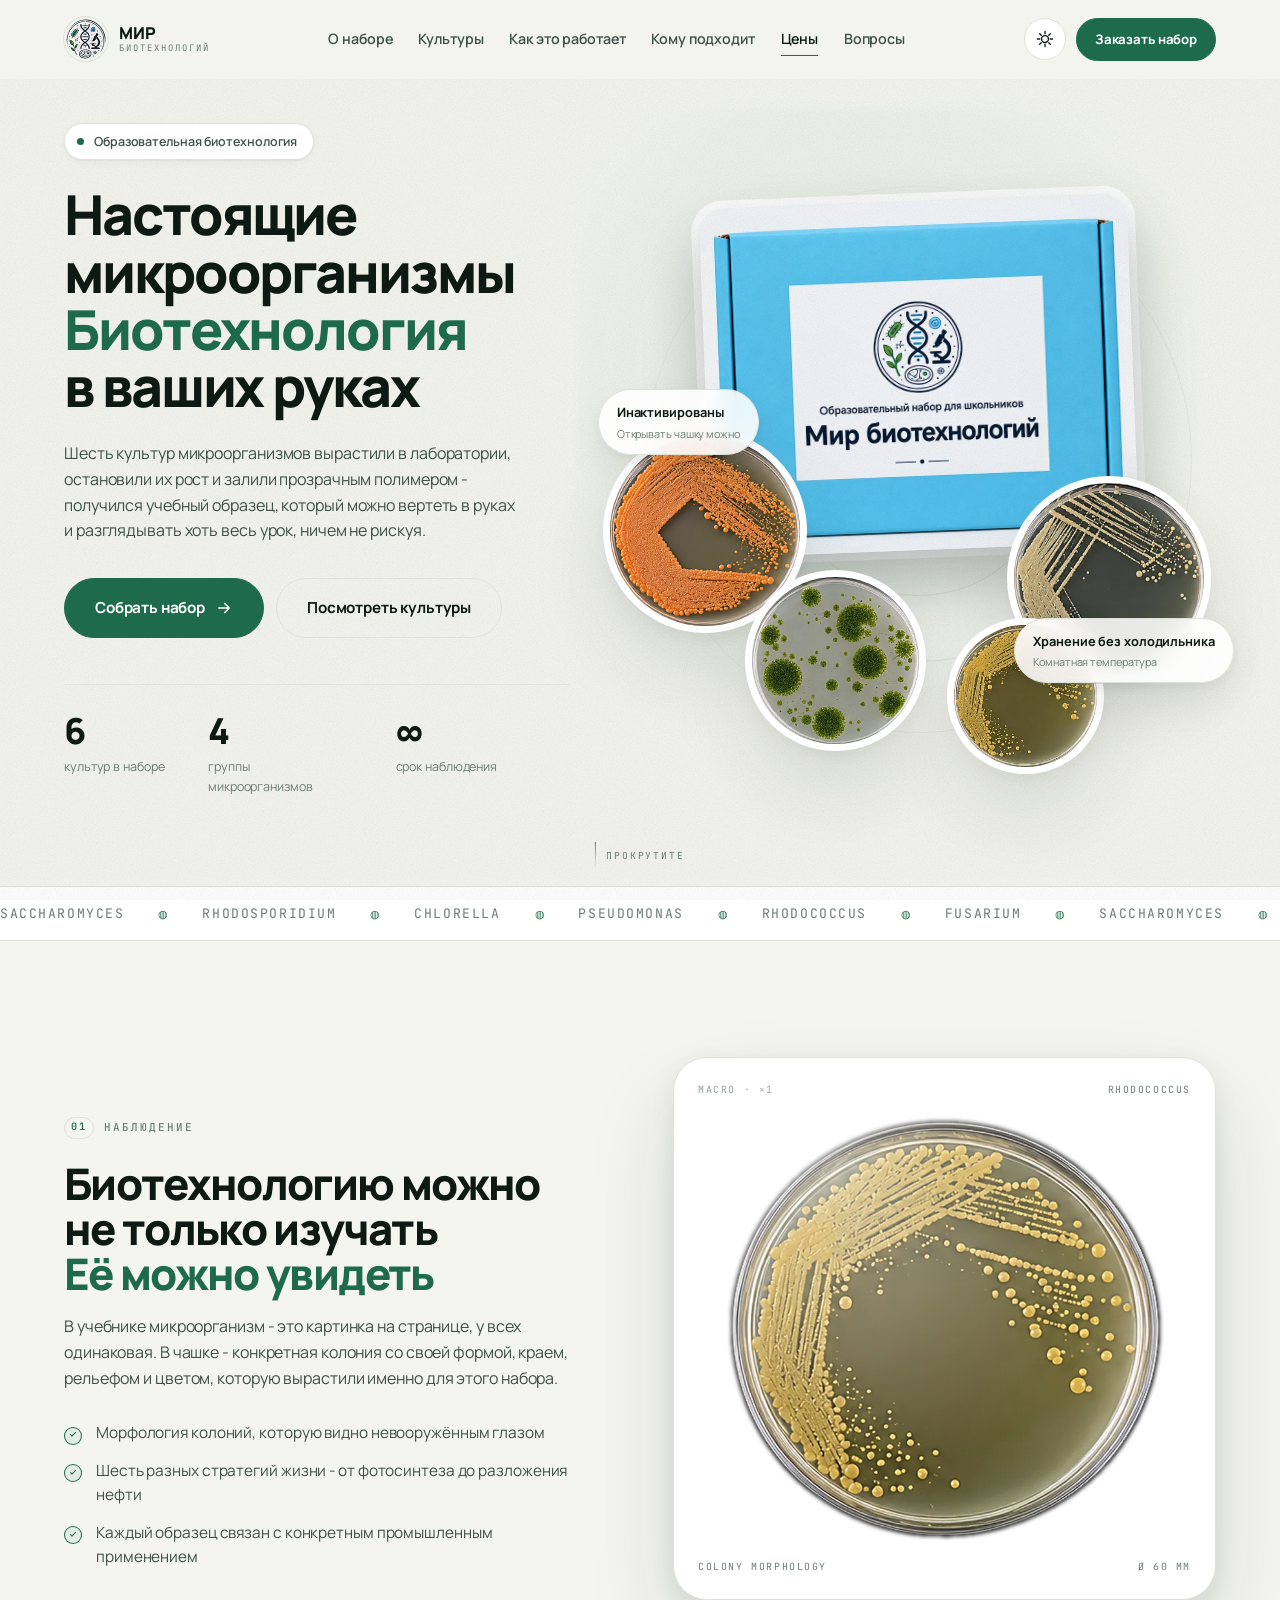
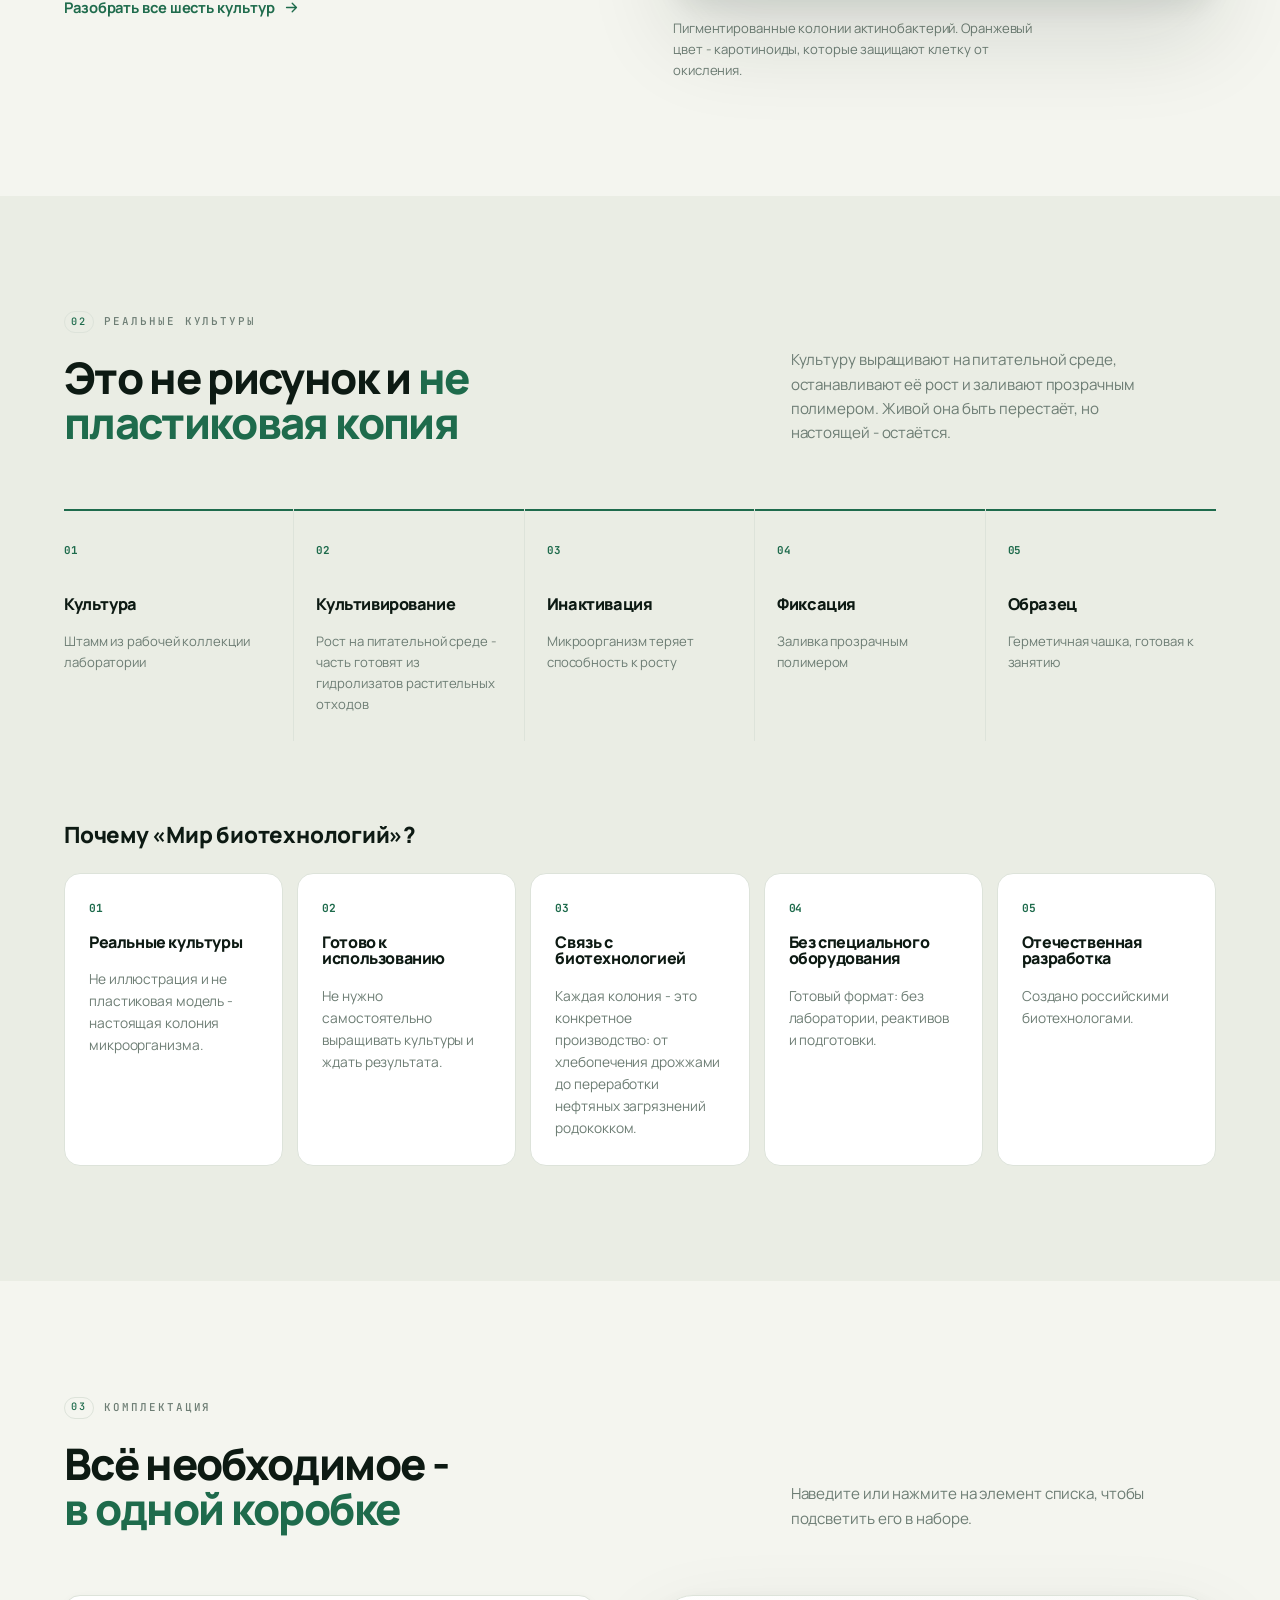
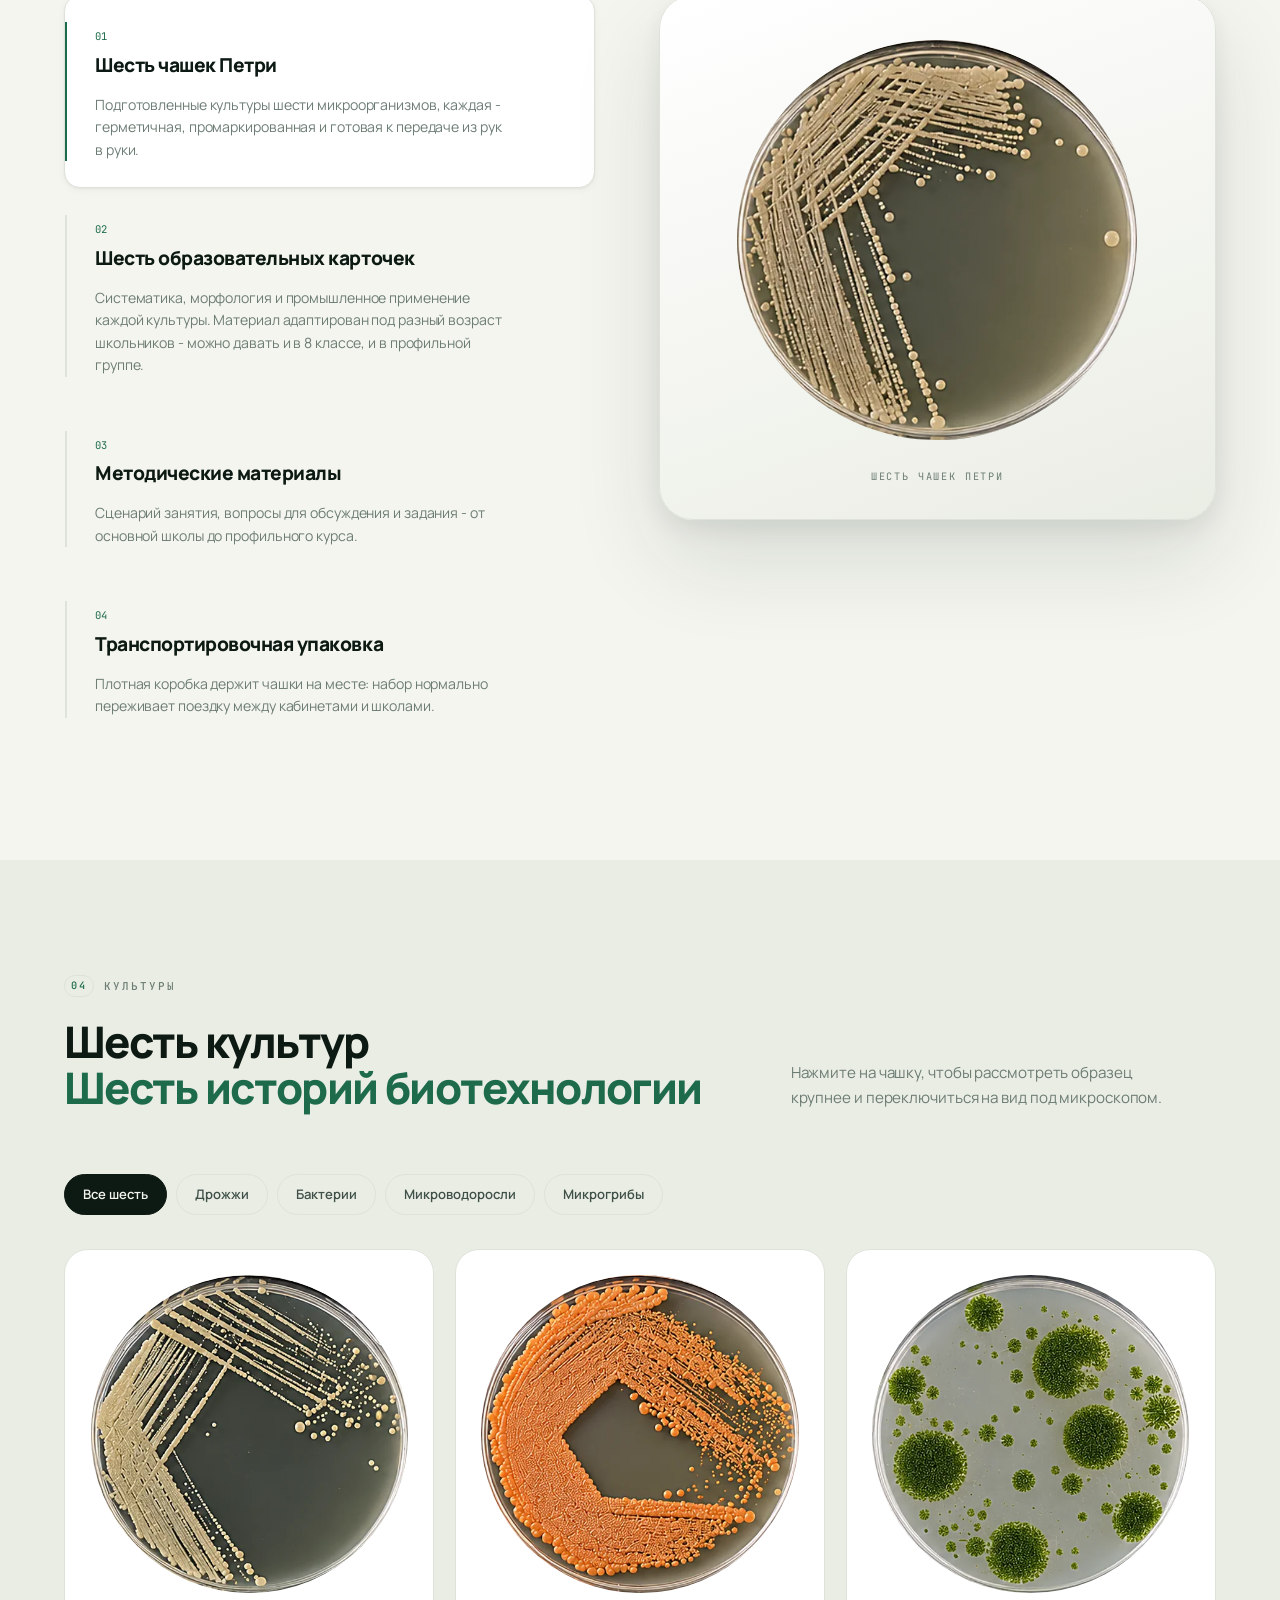
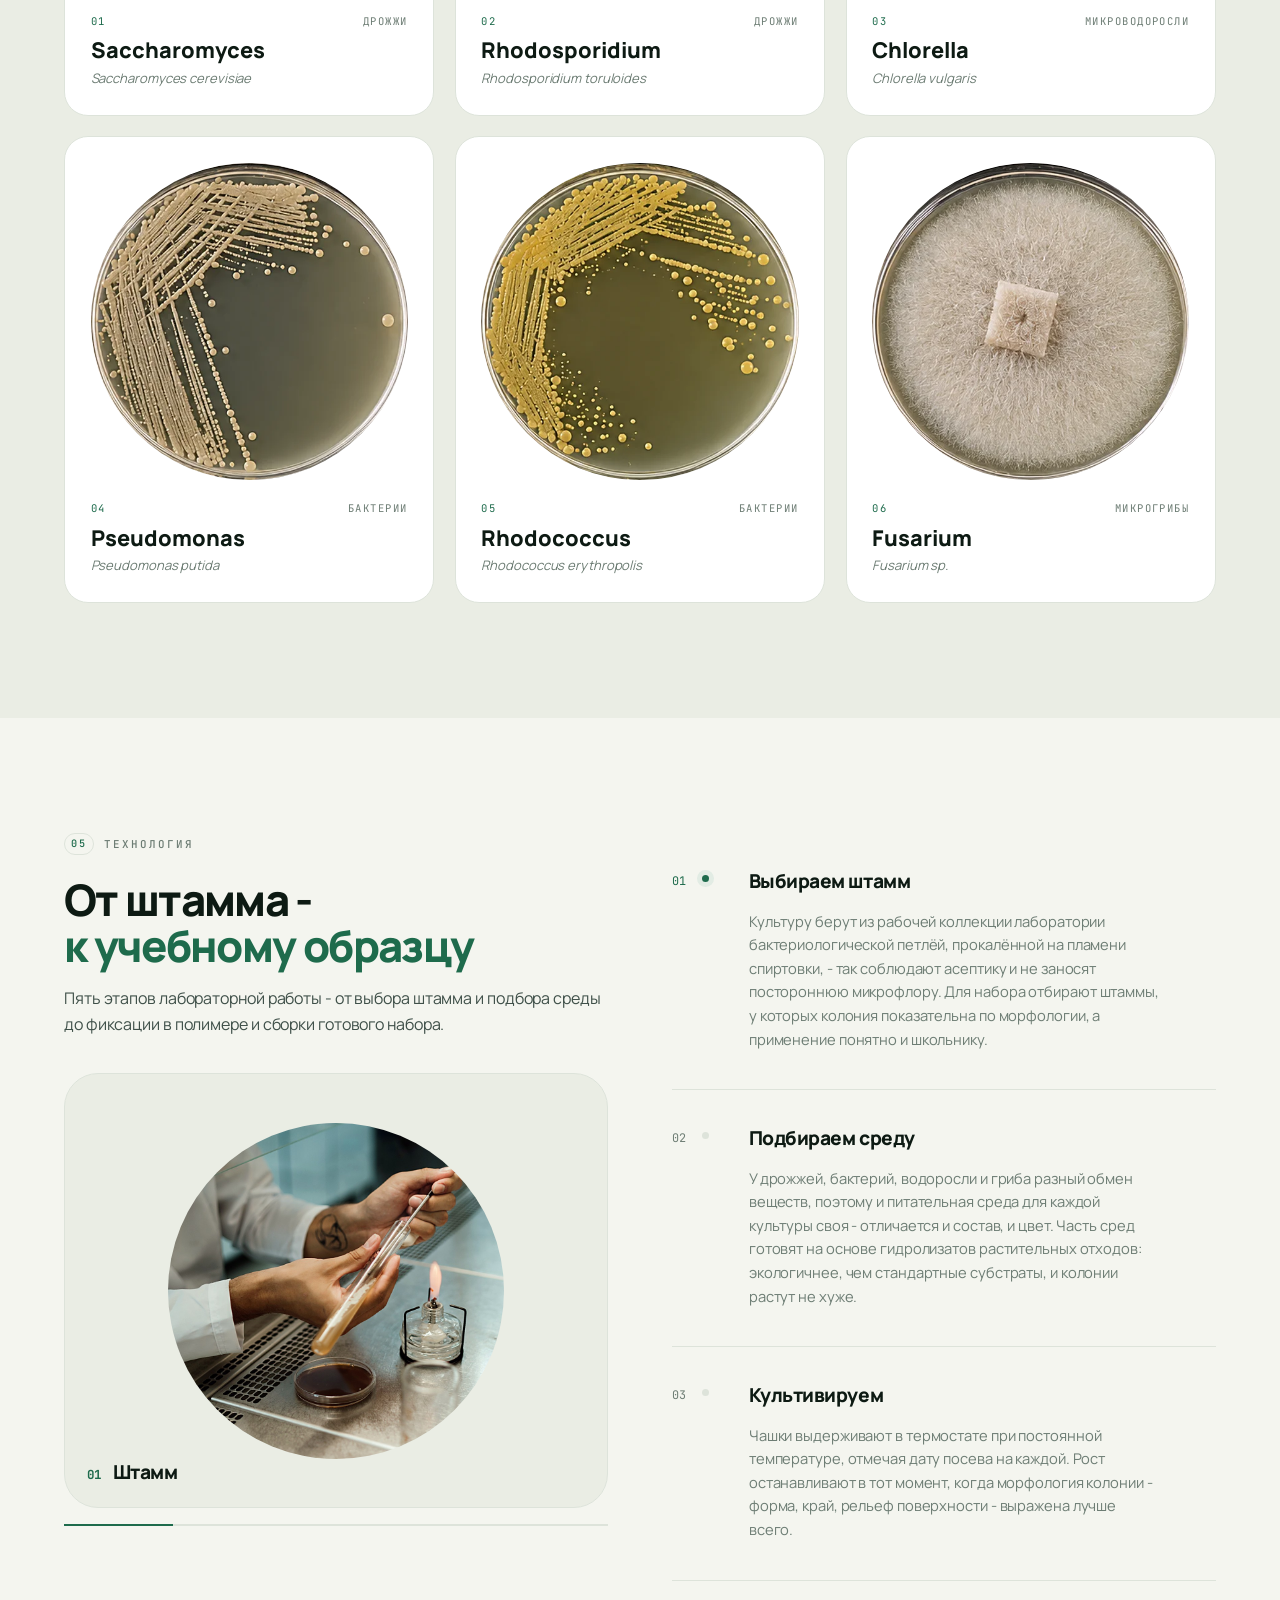
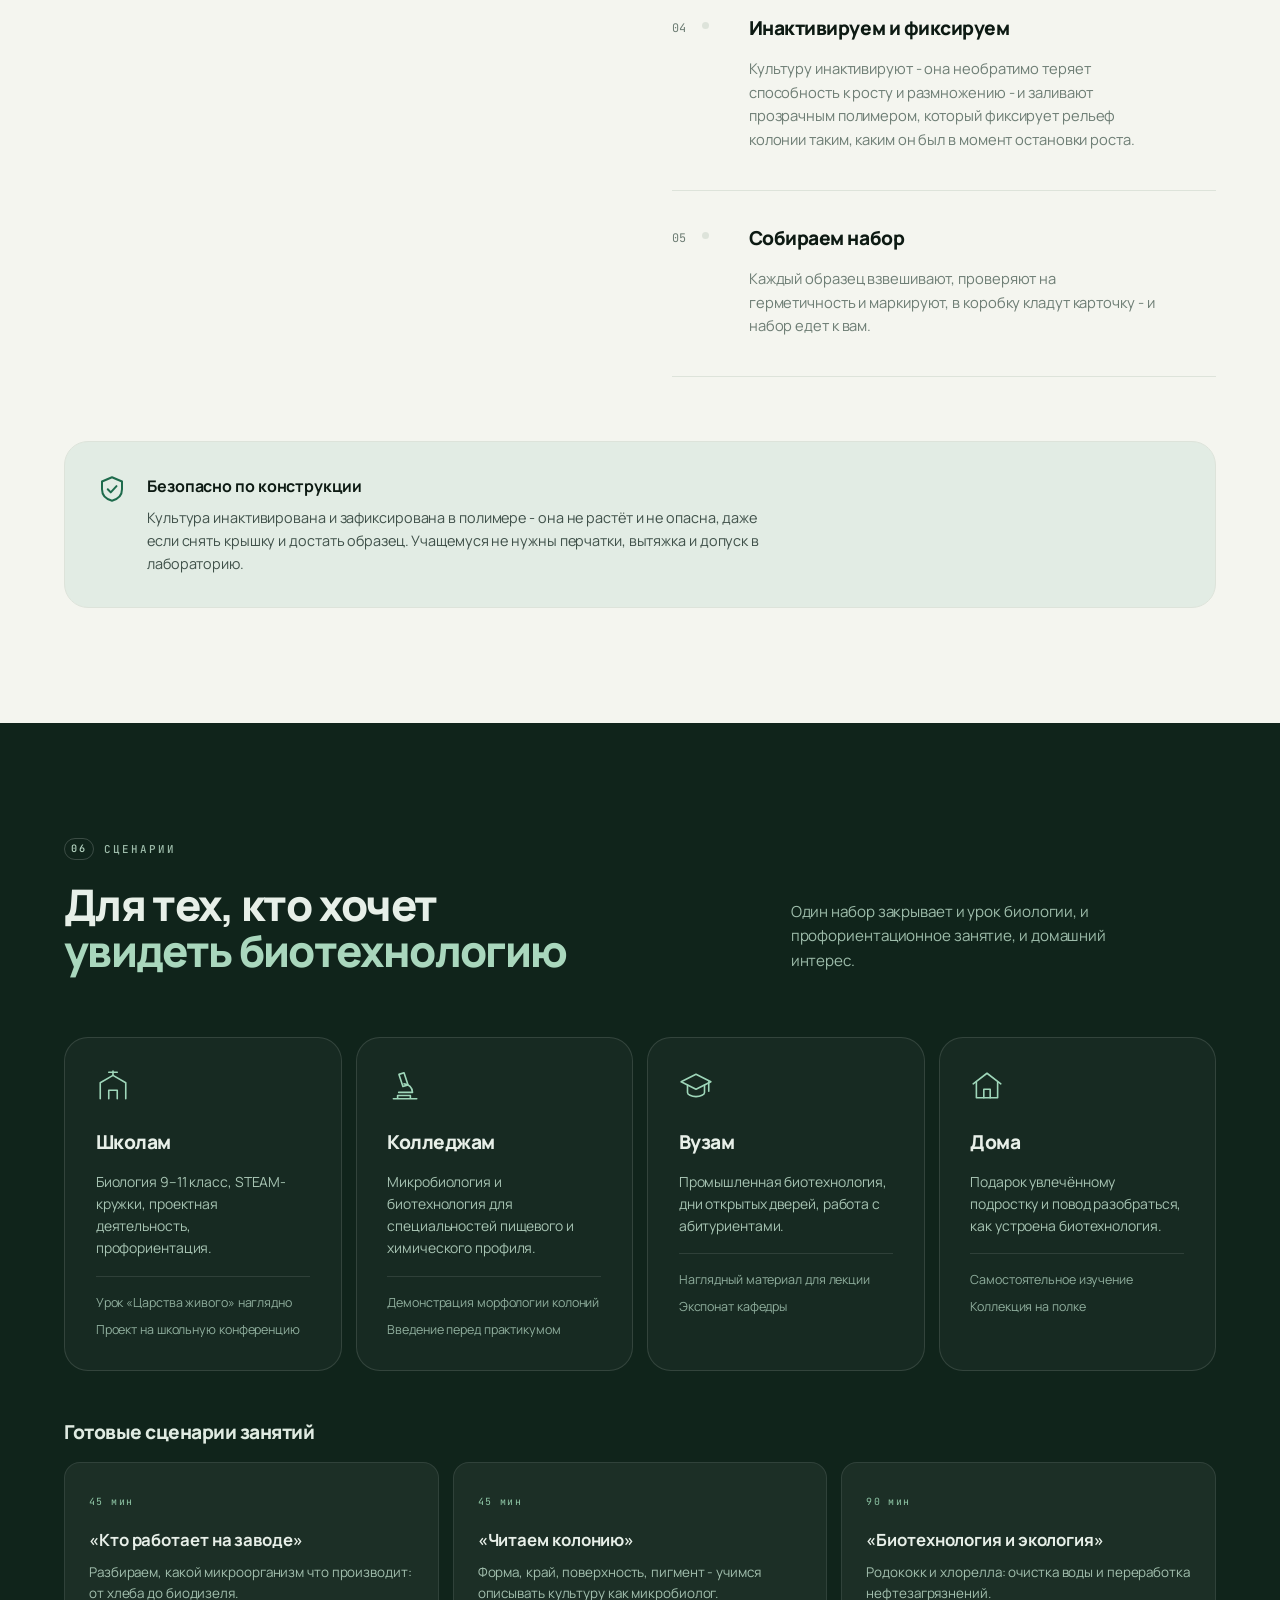
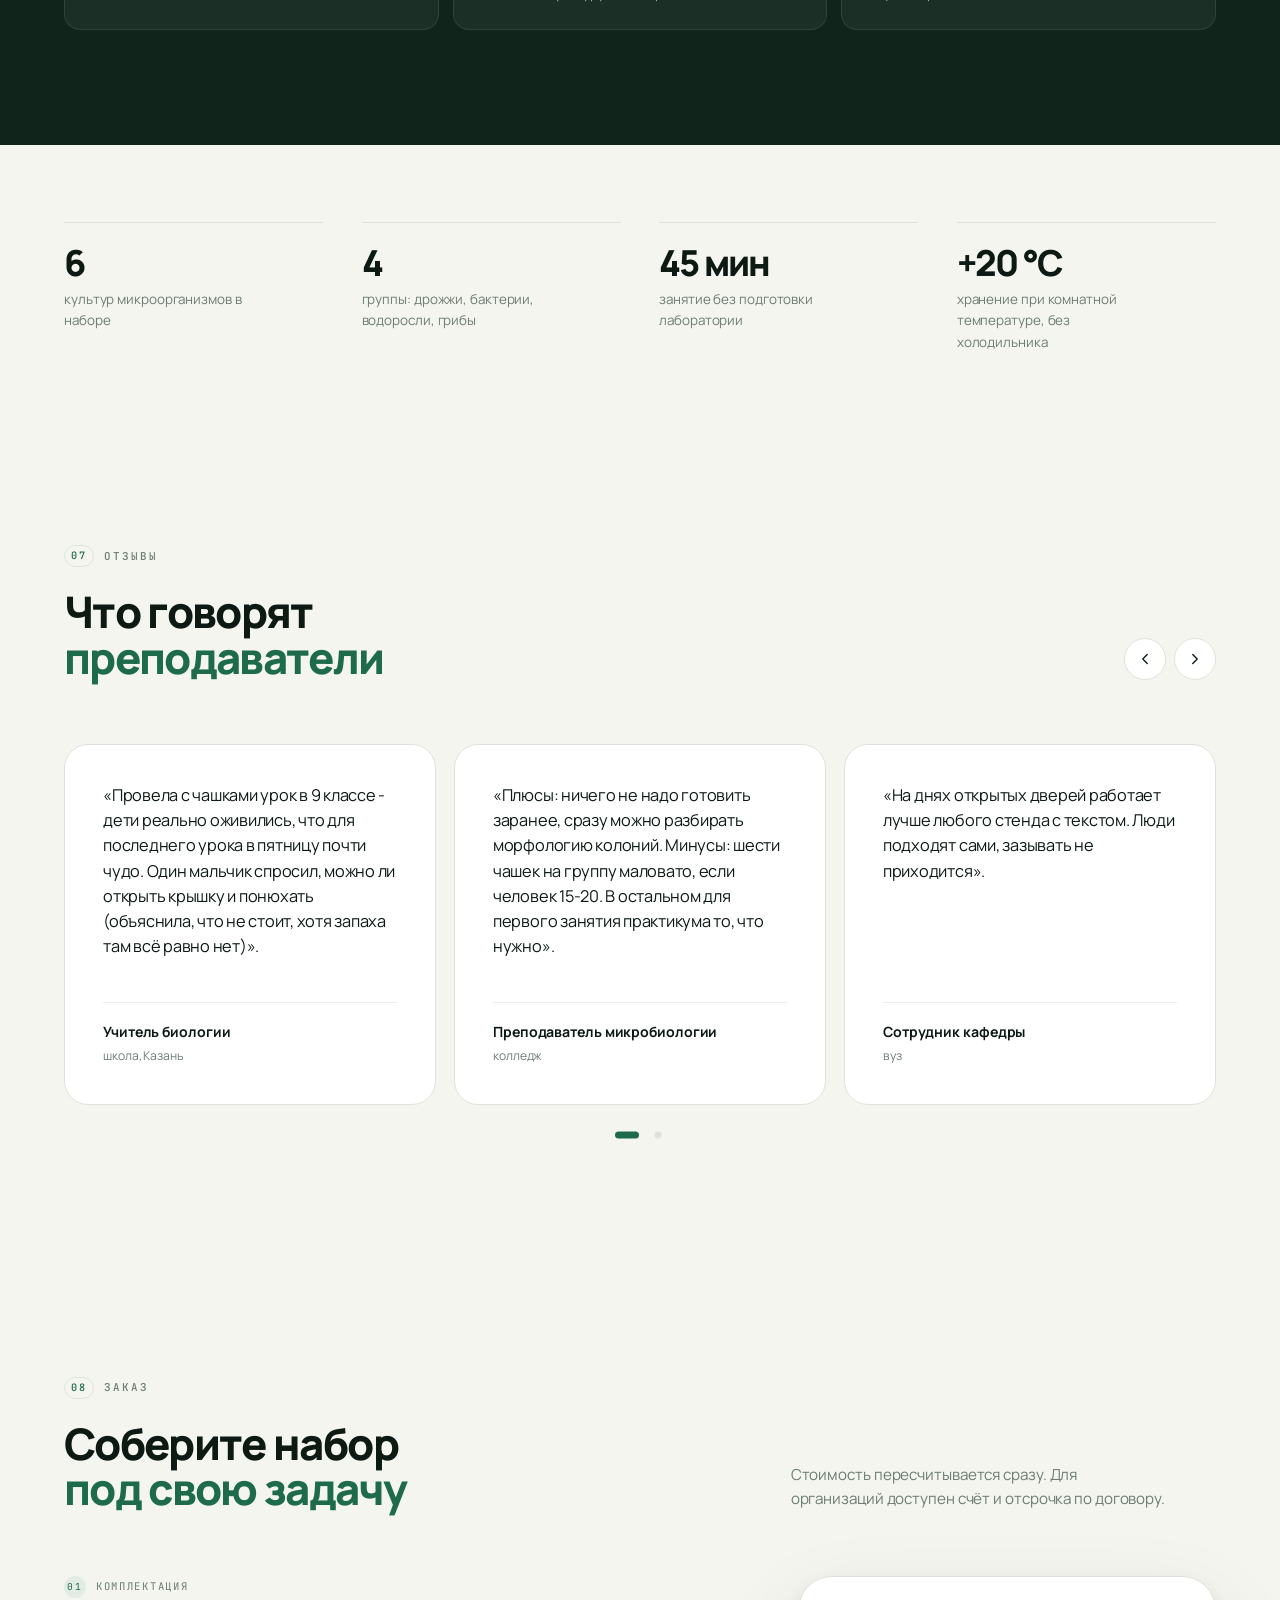
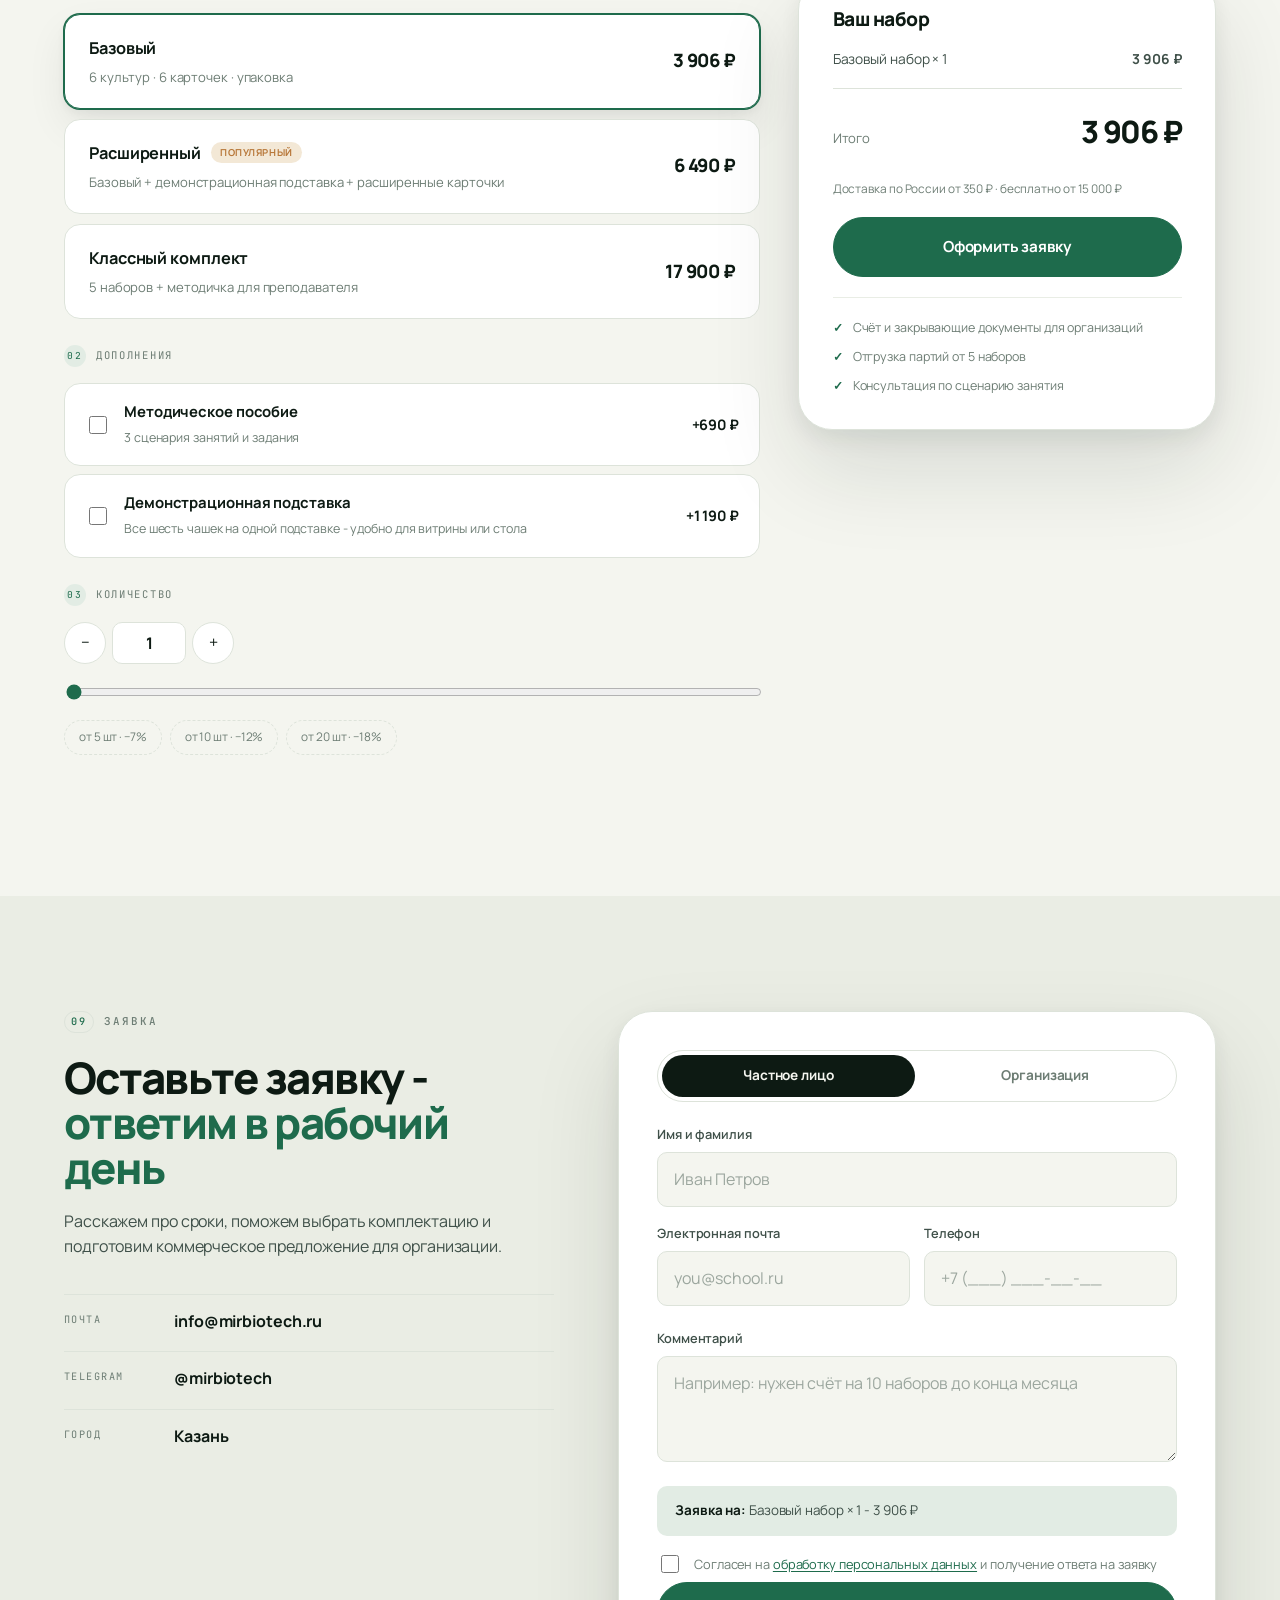
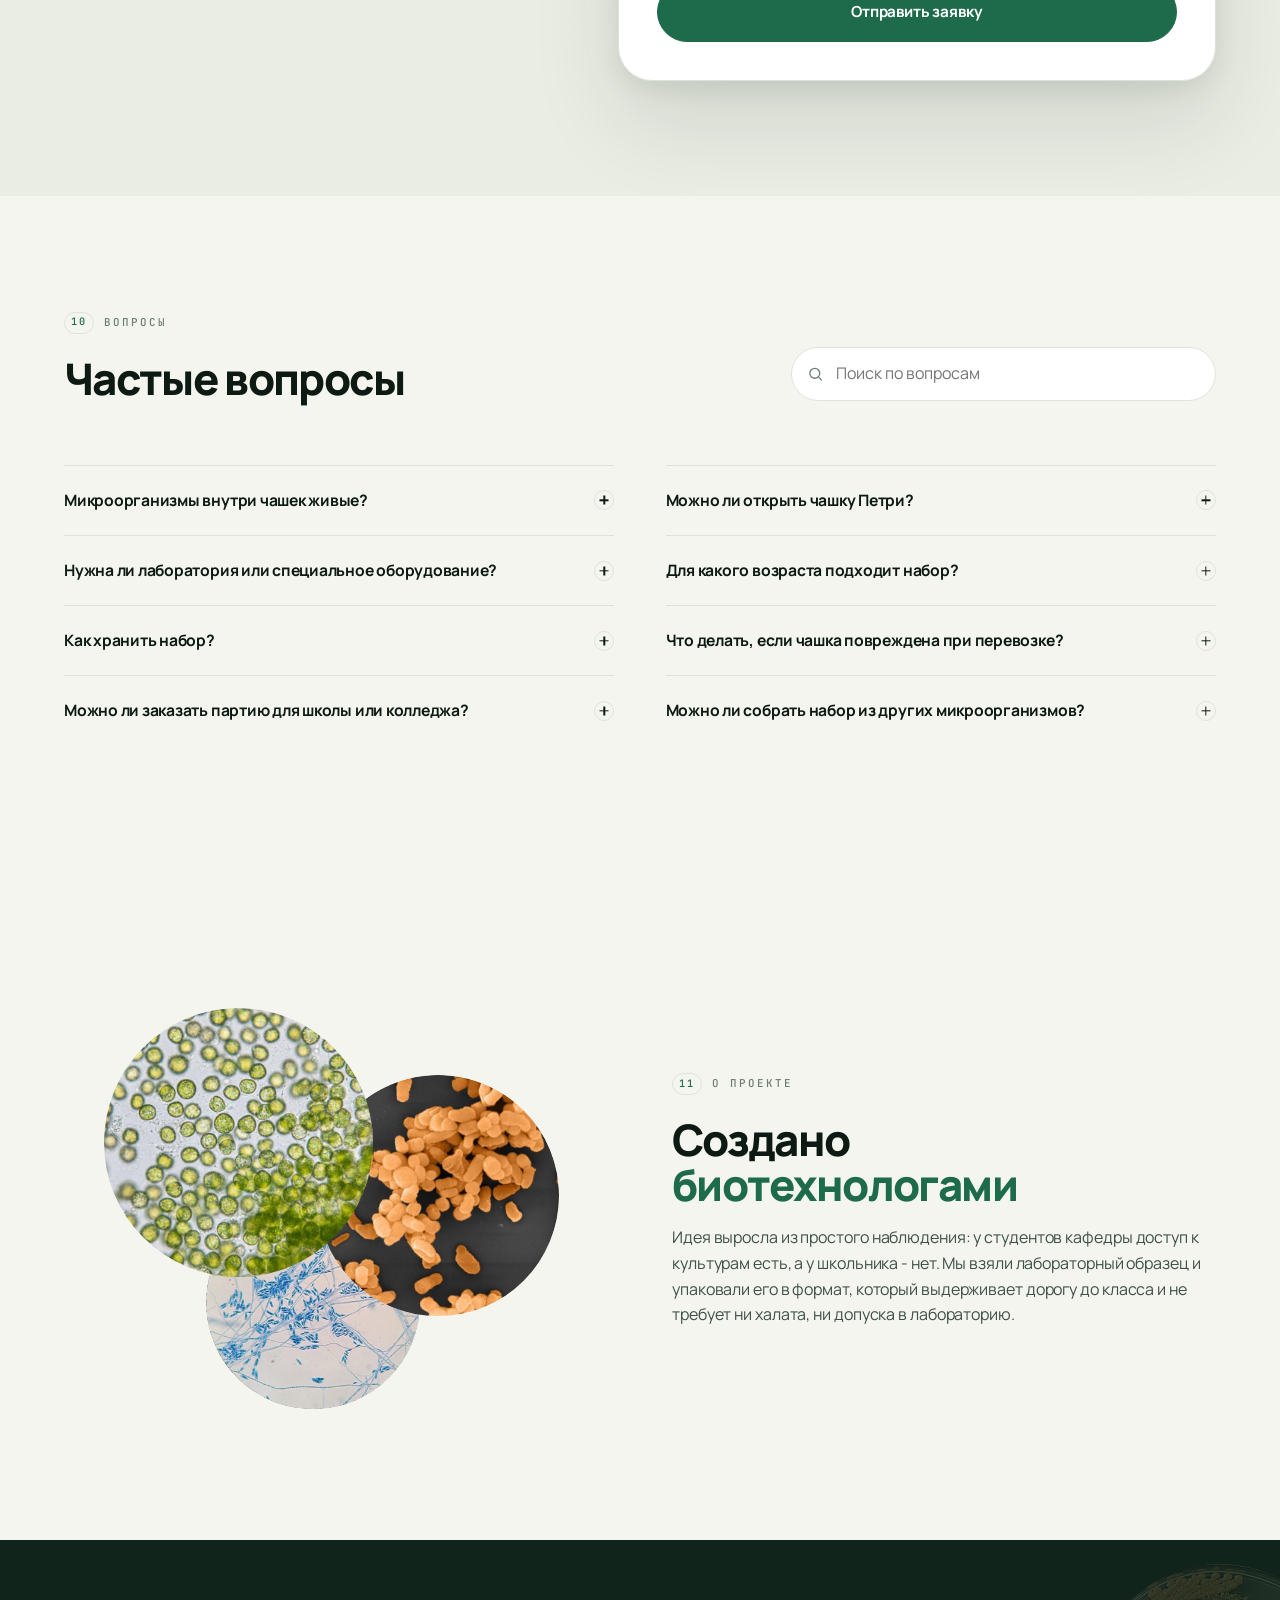
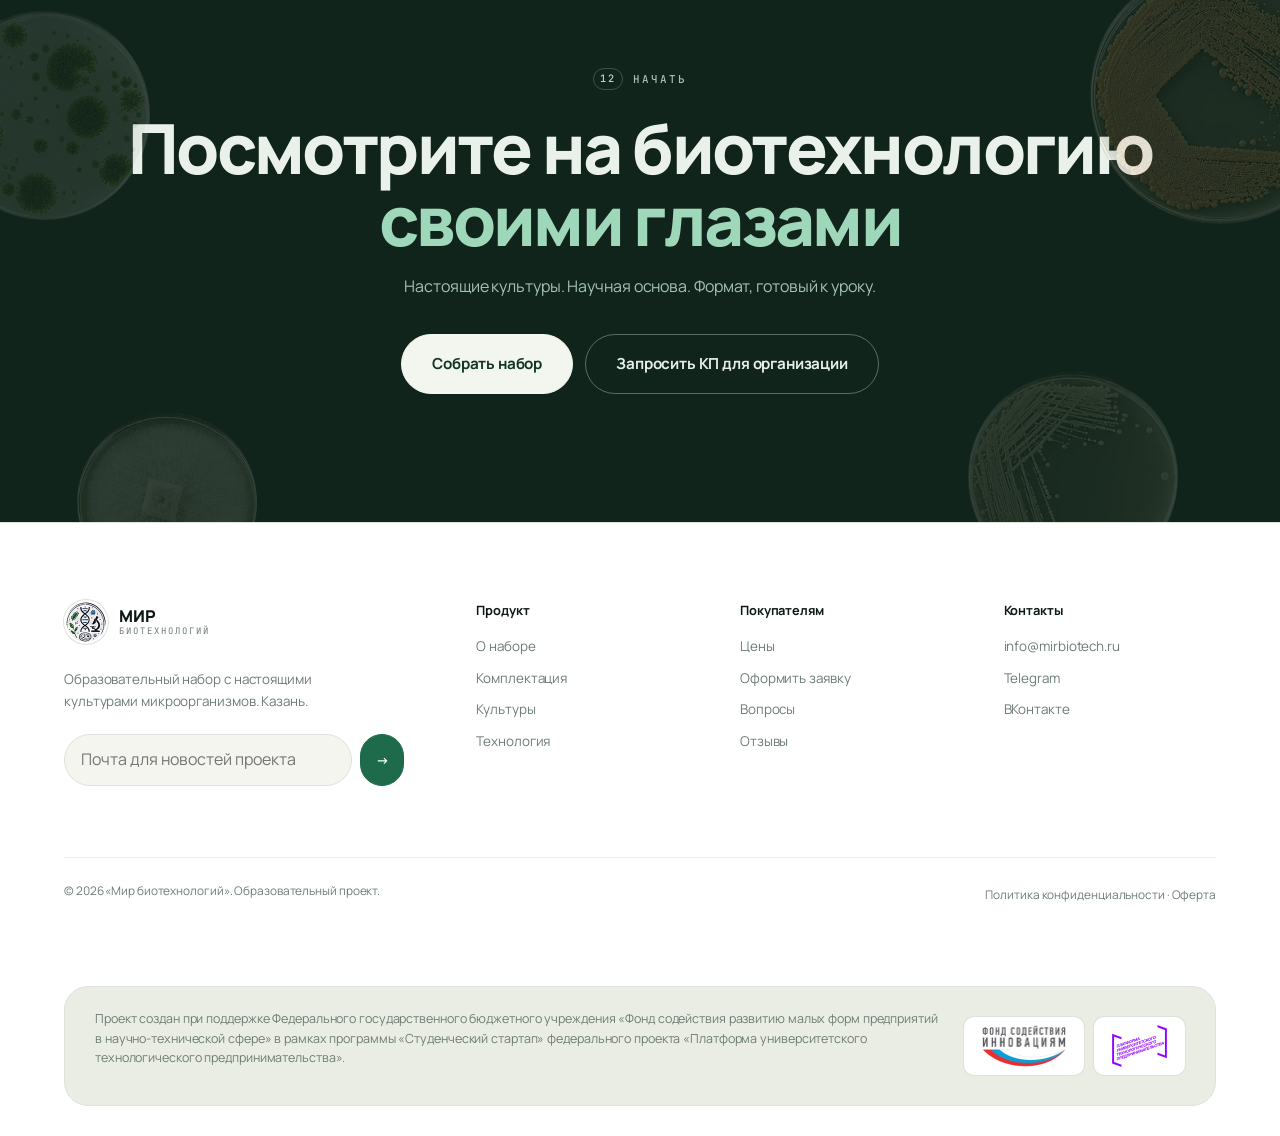
==== commit bff950a0: "Add files via upload" ====
--- a/index.html
+++ b/index.html
@@ -1,778 +1,779 @@
-<!doctype html>
-<html lang="ru">
-<head>
-<meta charset="utf-8">
-<script>
-  /* Тема выбирается до первой отрисовки, чтобы не мигало белым */
-  (function () {
-    try {
-      var saved = localStorage.getItem("mb-theme");
-      var dark = saved ? saved === "dark" : matchMedia("(prefers-color-scheme: dark)").matches;
-      document.documentElement.setAttribute("data-theme", dark ? "dark" : "light");
-    } catch (e) { document.documentElement.setAttribute("data-theme", "light"); }
-  })();
-</script>
-<meta name="viewport" content="width=device-width, initial-scale=1, viewport-fit=cover">
-<title>Мир биотехнологий - образовательный набор с настоящими культурами микроорганизмов</title>
-<meta name="description" content="Образовательный набор из 6 чашек Петри с реальными культурами микроорганизмов, зафиксированными в прозрачном полимере. Для школ, колледжей, вузов и домашнего изучения.">
-<meta name="keywords" content="образовательный набор, микробиология, биотехнология, чашки Петри, культуры микроорганизмов, STEAM, школа, колледж, вуз">
-<meta name="author" content="Мир биотехнологий">
-<meta name="theme-color" content="#f5f6f0" media="(prefers-color-scheme: light)">
-<meta name="theme-color" content="#0a0f0c" media="(prefers-color-scheme: dark)">
-<link rel="canonical" href="https://mirbiotech.ru/">
-
-<meta property="og:type" content="website">
-<meta property="og:locale" content="ru_RU">
-<meta property="og:site_name" content="Мир биотехнологий">
-<meta property="og:title" content="Мир биотехнологий - настоящие микроорганизмы в ваших руках">
-<meta property="og:description" content="6 реальных культур микроорганизмов, зафиксированных для безопасного изучения. Образовательный набор от биотехнологов.">
-<meta property="og:image" content="assets/img/og-cover.png">
-<meta property="og:image:width" content="1200">
-<meta property="og:image:height" content="630">
-<meta name="twitter:card" content="summary_large_image">
-
-<link rel="icon" href="assets/img/favicon-64.png" type="image/png">
-<link rel="apple-touch-icon" href="assets/img/favicon-192.png">
-<link rel="manifest" href="site.webmanifest">
-
-<link rel="preconnect" href="https://fonts.googleapis.com">
-<link rel="preconnect" href="https://fonts.gstatic.com" crossorigin>
-<link href="https://fonts.googleapis.com/css2?family=Manrope:wght@300;400;500;600;700;800&family=JetBrains+Mono:wght@400;500;700&display=swap" rel="stylesheet">
-<link rel="preload" as="image" href="assets/img/box-photo.png?v=2">
-<link rel="stylesheet" href="assets/css/styles.css">
-</head>
-<body>
-<a class="skip-link" href="#main">Перейти к содержанию</a>
-<div class="scroll-progress" aria-hidden="true"><i></i></div>
-<div class="grain" aria-hidden="true"></div>
-
-<!-- ─────────────────────────  ШАПКА  ───────────────────────── -->
-<header class="site-header" id="header">
-  <div class="shell header-inner">
-    <a class="brand" href="#top" aria-label="Мир биотехнологий - на главную">
-      <img class="brand-mark" src="assets/img/logo-emblem.png" alt="" width="44" height="44" loading="eager">
-      <span class="brand-text"><b>МИР</b><small>БИОТЕХНОЛОГИЙ</small></span>
-    </a>
-
-    <nav class="main-nav" id="main-nav" aria-label="Основная навигация">
-      <a href="#about">О наборе</a>
-      <a href="#cultures">Культуры</a>
-      <a href="#process">Как это работает</a>
-      <a href="#audience">Кому подходит</a>
-      <a href="#pricing">Цены</a>
-      <a href="#faq">Вопросы</a>
-    </nav>
-
-    <div class="header-actions">
-      <button class="icon-btn theme-toggle" id="theme-toggle" type="button" aria-label="Переключить тему" title="Светлая / тёмная тема">
-        <svg class="ico-sun" viewBox="0 0 24 24" aria-hidden="true"><circle cx="12" cy="12" r="4.6"/><path d="M12 2v3M12 19v3M2 12h3M19 12h3M4.9 4.9l2.1 2.1M17 17l2.1 2.1M19.1 4.9L17 7M7 17l-2.1 2.1"/></svg>
-        <svg class="ico-moon" viewBox="0 0 24 24" aria-hidden="true"><path d="M20 14.5A8.5 8.5 0 0 1 9.5 4a8.5 8.5 0 1 0 10.5 10.5z"/></svg>
-      </button>
-      <a class="btn btn-primary btn-sm" href="#pricing">Заказать набор</a>
-      <button class="icon-btn burger" id="burger" type="button" aria-label="Меню" aria-expanded="false" aria-controls="mobile-menu"><span></span><span></span></button>
-    </div>
-  </div>
-</header>
-
-<div class="mobile-menu" id="mobile-menu" hidden>
-  <nav aria-label="Мобильная навигация">
-    <a href="#about"><span>01</span>О наборе</a>
-    <a href="#cultures"><span>02</span>Культуры</a>
-    <a href="#process"><span>03</span>Как это работает</a>
-    <a href="#audience"><span>04</span>Кому подходит</a>
-    <a href="#pricing"><span>05</span>Цены и заказ</a>
-    <a href="#faq"><span>06</span>Вопросы</a>
-    <a href="#contacts"><span>07</span>Контакты</a>
-  </nav>
-  <div class="mobile-menu-foot">
-    <a class="btn btn-primary" href="#pricing">Заказать набор</a>
-    <p>Казань · образовательная биотехнология</p>
-  </div>
-</div>
-
-<main id="main">
-<span id="top"></span>
-
-<!-- ─────────────────────────  ГЕРОЙ  ───────────────────────── -->
-<section class="hero">
-  <div class="shell hero-grid">
-    <div class="hero-copy">
-      <p class="badge reveal"><i class="dot"></i>Образовательная биотехнология</p>
-      <h1 class="reveal">Настоящие<br>микроорганизмы<br><em>Биотехнология</em><br>в ваших руках</h1>
-      <p class="lead reveal">Шесть культур микроорганизмов вырастили в лаборатории, остановили их рост и залили прозрачным полимером - получился учебный образец, который можно вертеть в руках и разглядывать хоть весь урок, ничем не рискуя.</p>
-      <div class="hero-actions reveal">
-        <a class="btn btn-primary btn-lg" href="#pricing">Собрать набор<svg viewBox="0 0 24 24" class="btn-ico" aria-hidden="true"><path d="M5 12h14M13 6l6 6-6 6"/></svg></a>
-        <a class="btn btn-ghost btn-lg" href="#cultures">Посмотреть культуры</a>
-      </div>
-      <dl class="hero-stats reveal">
-        <div><dt data-count="6">6</dt><dd>культур в наборе</dd></div>
-        <div><dt data-count="4">4</dt><dd>группы микроорганизмов</dd></div>
-        <div><dt>∞</dt><dd>срок наблюдения</dd></div>
-      </dl>
-    </div>
-
-    <div class="hero-visual" id="hero-visual">
-      <div class="hero-orb" aria-hidden="true"></div>
-      <div class="hero-rings" aria-hidden="true"><span></span><span></span><span></span></div>
-
-      <img class="hero-box-photo" data-depth="14" src="assets/img/box-photo.png?v=2" alt="Набор «Мир биотехнологий»: реальная коробка" width="1390" height="1132" loading="eager" decoding="async">
-
-      <img class="hero-dish d1" data-depth="34" src="assets/img/dish-rhodosporidium.png" alt="Чашка Петри с культурой Rhodosporidium" width="500" height="500" loading="eager" decoding="async">
-      <img class="hero-dish d2" data-depth="22" src="assets/img/dish-chlorella.png" alt="Чашка Петри с культурой Chlorella" width="500" height="500" loading="eager" decoding="async">
-      <img class="hero-dish d3" data-depth="46" src="assets/img/dish-saccharomyces.png" alt="Чашка Петри с культурой Saccharomyces" width="500" height="500" loading="lazy" decoding="async">
-      <img class="hero-dish d4" data-depth="28" src="assets/img/dish-rhodococcus.png" alt="Чашка Петри с культурой Rhodococcus" width="500" height="500" loading="lazy" decoding="async">
-
-      <figure class="hero-chip chip-a" data-depth="52">
-        <b>Инактивированы</b><span>Открывать чашку можно</span>
-      </figure>
-      <figure class="hero-chip chip-b" data-depth="40">
-        <b>Хранение без холодильника</b><span>Комнатная температура</span>
-      </figure>
-    </div>
-  </div>
-
-  <a class="scroll-cue" href="#about" aria-label="Листать вниз"><span></span>прокрутите</a>
-</section>
-
-<!-- ─────────────────────────  ЛЕНТА  ───────────────────────── -->
-<div class="marquee" aria-hidden="true">
-  <div class="marquee-track">
-    <span>Saccharomyces</span><i>◍</i><span>Rhodosporidium</span><i>◍</i><span>Chlorella</span><i>◍</i><span>Pseudomonas</span><i>◍</i><span>Rhodococcus</span><i>◍</i><span>Fusarium</span><i>◍</i>
-    <span>Saccharomyces</span><i>◍</i><span>Rhodosporidium</span><i>◍</i><span>Chlorella</span><i>◍</i><span>Pseudomonas</span><i>◍</i><span>Rhodococcus</span><i>◍</i><span>Fusarium</span><i>◍</i>
-  </div>
-</div>
-
-<!-- ─────────────────────────  О НАБОРЕ  ───────────────────────── -->
-<section class="section split" id="about">
-  <div class="shell split-grid">
-    <div class="split-copy reveal">
-      <p class="eyebrow"><span>01</span>Наблюдение</p>
-      <h2>Биотехнологию можно не только изучать<br><strong>Её можно увидеть</strong></h2>
-      <p class="body-lg">В учебнике микроорганизм - это картинка на странице, у всех одинаковая. В чашке - конкретная колония со своей формой, краем, рельефом и цветом, которую вырастили именно для этого набора.</p>
-      <ul class="check-list">
-        <li>Морфология колоний, которую видно невооружённым глазом</li>
-        <li>Шесть разных стратегий жизни - от фотосинтеза до разложения нефти</li>
-        <li>Каждый образец связан с конкретным промышленным применением</li>
-      </ul>
-      <a class="link-arrow" href="#cultures">Разобрать все шесть культур<svg viewBox="0 0 24 24" aria-hidden="true"><path d="M5 12h14M13 6l6 6-6 6"/></svg></a>
-    </div>
-
-    <figure class="split-media reveal" id="macro-figure">
-      <div class="macro-frame">
-        <img src="assets/img/dish-rhodococcus-macro.png" alt="Крупный план колоний Rhodococcus на питательной среде" width="720" height="720" loading="lazy">
-        <div class="macro-hud">
-          <span class="hud-tl">MACRO · ×1</span>
-          <span class="hud-tr">RHODOCOCCUS</span>
-          <span class="hud-bl">COLONY MORPHOLOGY</span>
-          <span class="hud-br">Ø 60 мм</span>
-        </div>
-      </div>
-      <figcaption>Пигментированные колонии актинобактерий. Оранжевый цвет - каротиноиды, которые защищают клетку от окисления.</figcaption>
-    </figure>
-  </div>
-</section>
-
-<!-- ─────────────────────────  НЕ МУЛЯЖ  ───────────────────────── -->
-<section class="section contrast" id="real">
-  <div class="shell">
-    <div class="section-head reveal">
-      <div>
-        <p class="eyebrow"><span>02</span>Реальные культуры</p>
-        <h2>Это не рисунок и <strong>не пластиковая копия</strong></h2>
-      </div>
-      <p class="section-note">Культуру выращивают на питательной среде, останавливают её рост и заливают прозрачным полимером. Живой она быть перестаёт, но настоящей - остаётся.</p>
-    </div>
-
-    <ol class="pipeline reveal">
-      <li><b>01</b><h3>Культура</h3><p>Штамм из рабочей коллекции лаборатории</p></li>
-      <li><b>02</b><h3>Культивирование</h3><p>Рост на питательной среде - часть готовят из гидролизатов растительных отходов</p></li>
-      <li><b>03</b><h3>Инактивация</h3><p>Микроорганизм теряет способность к росту</p></li>
-      <li><b>04</b><h3>Фиксация</h3><p>Заливка прозрачным полимером</p></li>
-      <li><b>05</b><h3>Образец</h3><p>Герметичная чашка, готовая к занятию</p></li>
-    </ol>
-
-    <div class="why reveal">
-      <p class="why-title">Почему «Мир биотехнологий»?</p>
-      <div class="why-grid">
-        <div class="why-card">
-          <b>01</b>
-          <h3>Реальные культуры</h3>
-          <p>Не иллюстрация и не пластиковая модель - настоящая колония микроорганизма.</p>
-        </div>
-        <div class="why-card">
-          <b>02</b>
-          <h3>Готово к использованию</h3>
-          <p>Не нужно самостоятельно выращивать культуры и ждать результата.</p>
-        </div>
-        <div class="why-card">
-          <b>03</b>
-          <h3>Связь с биотехнологией</h3>
-          <p>Каждая колония - это конкретное производство: от хлебопечения дрожжами до переработки нефтяных загрязнений родококком.</p>
-        </div>
-        <div class="why-card">
-          <b>04</b>
-          <h3>Без специального оборудования</h3>
-          <p>Готовый формат: без лаборатории, реактивов и подготовки.</p>
-        </div>
-        <div class="why-card">
-          <b>05</b>
-          <h3>Отечественная разработка</h3>
-          <p>Создано российскими биотехнологами.</p>
-        </div>
-      </div>
-    </div>
-  </div>
-</section>
-
-<!-- ─────────────────────────  КОМПЛЕКТАЦИЯ  ───────────────────────── -->
-<section class="section kit" id="kit">
-  <div class="shell">
-    <div class="section-head reveal">
-      <div>
-        <p class="eyebrow"><span>03</span>Комплектация</p>
-        <h2>Всё необходимое -<br><strong>в одной коробке</strong></h2>
-      </div>
-      <p class="section-note">Наведите или нажмите на элемент списка, чтобы подсветить его в наборе.</p>
-    </div>
-
-    <div class="kit-grid reveal">
-      <ul class="kit-list" id="kit-list">
-        <li data-hot="dishes" class="is-active">
-          <span class="num">01</span>
-          <h3>Шесть чашек Петри</h3>
-          <p>Подготовленные культуры шести микроорганизмов, каждая - герметичная, промаркированная и готовая к передаче из рук в руки.</p>
-        </li>
-        <li data-hot="cards">
-          <span class="num">02</span>
-          <h3>Шесть образовательных карточек</h3>
-          <p>Систематика, морфология и промышленное применение каждой культуры. Материал адаптирован под разный возраст школьников - можно давать и в 8 классе, и в профильной группе.</p>
-        </li>
-        <li data-hot="guide">
-          <span class="num">03</span>
-          <h3>Методические материалы</h3>
-          <p>Сценарий занятия, вопросы для обсуждения и задания - от основной школы до профильного курса.</p>
-        </li>
-        <li data-hot="box">
-          <span class="num">04</span>
-          <h3>Транспортировочная упаковка</h3>
-          <p>Плотная коробка держит чашки на месте: набор нормально переживает поездку между кабинетами и школами.</p>
-        </li>
-      </ul>
-
-      <div class="kit-stage" id="kit-stage">
-        <div class="kit-stage-inner">
-          <div class="hot hot-dishes"><img src="assets/img/dish-pseudomonas.png" alt="Чашка Петри из набора" width="500" height="500" loading="lazy"></div>
-          <div class="hot hot-cards">
-            <img src="assets/img/card-preview.jpg" alt="Образец образовательной карточки набора" width="630" height="892" loading="lazy">
-          </div>
-          <div class="hot hot-guide">
-            <img src="assets/img/guide-preview.jpg" alt="Фрагмент методического пособия: занятие «Кто работает на заводе»" width="760" height="980" loading="lazy">
-          </div>
-          <div class="hot hot-box"><img src="assets/img/box-photo.png?v=2" alt="Коробка набора «Мир биотехнологий»" width="1390" height="1132" loading="lazy"></div>
-        </div>
-        <p class="kit-caption" id="kit-caption">Шесть чашек Петри</p>
-      </div>
-    </div>
-  </div>
-</section>
-
-<!-- ─────────────────────────  КУЛЬТУРЫ  ───────────────────────── -->
-<section class="section cultures" id="cultures">
-  <div class="shell">
-    <div class="section-head reveal">
-      <div>
-        <p class="eyebrow"><span>04</span>Культуры</p>
-        <h2>Шесть культур<br><strong>Шесть историй биотехнологии</strong></h2>
-      </div>
-      <p class="section-note">Нажмите на чашку, чтобы рассмотреть образец крупнее и переключиться на вид под микроскопом.</p>
-    </div>
-
-    <div class="filters reveal" role="tablist" aria-label="Фильтр по группам микроорганизмов">
-      <button class="chip is-active" data-filter="all" role="tab" aria-selected="true">Все шесть</button>
-      <button class="chip" data-filter="yeast" role="tab" aria-selected="false">Дрожжи</button>
-      <button class="chip" data-filter="bacteria" role="tab" aria-selected="false">Бактерии</button>
-      <button class="chip" data-filter="algae" role="tab" aria-selected="false">Микроводоросли</button>
-      <button class="chip" data-filter="fungi" role="tab" aria-selected="false">Микрогрибы</button>
-    </div>
-
-    <div class="culture-grid" id="culture-grid"><!-- карточки строит app.js --></div>
-  </div>
-</section>
-
-<!-- ─────────────────────────  ПРОЦЕСС  ───────────────────────── -->
-<section class="section process" id="process">
-  <div class="shell process-grid">
-    <div class="process-sticky">
-      <p class="eyebrow"><span>05</span>Технология</p>
-      <h2>От штамма -<br><strong>к учебному образцу</strong></h2>
-      <p class="body-lg">Пять этапов лабораторной работы - от выбора штамма и подбора среды до фиксации в полимере и сборки готового набора.</p>
-      <div class="process-visual">
-        <div class="pv-stage" id="pv-stage">
-          <img src="assets/img/process-strain.jpg" alt="" width="1000" height="1000" loading="lazy" aria-hidden="true">
-          <div class="pv-overlay" id="pv-overlay"><b id="pv-num">01</b><span id="pv-label">Штамм</span></div>
-        </div>
-        <div class="pv-progress"><i id="pv-bar"></i></div>
-      </div>
-    </div>
-
-    <ol class="process-steps" id="process-steps">
-      <li class="reveal" data-step="01" data-label="Штамм">
-        <h3>Выбираем штамм</h3>
-        <p>Культуру берут из рабочей коллекции лаборатории бактериологической петлёй, прокалённой на пламени спиртовки, - так соблюдают асептику и не заносят постороннюю микрофлору. Для набора отбирают штаммы, у которых колония показательна по морфологии, а применение понятно и школьнику.</p>
-      </li>
-      <li class="reveal" data-step="02" data-label="Среда">
-        <h3>Подбираем среду</h3>
-        <p>У дрожжей, бактерий, водоросли и гриба разный обмен веществ, поэтому и питательная среда для каждой культуры своя - отличается и состав, и цвет. Часть сред готовят на основе гидролизатов растительных отходов: экологичнее, чем стандартные субстраты, и колонии растут не хуже.</p>
-      </li>
-      <li class="reveal" data-step="03" data-label="Рост">
-        <h3>Культивируем</h3>
-        <p>Чашки выдерживают в термостате при постоянной температуре, отмечая дату посева на каждой. Рост останавливают в тот момент, когда морфология колонии - форма, край, рельеф поверхности - выражена лучше всего.</p>
-      </li>
-      <li class="reveal" data-step="04" data-label="Фиксация">
-        <h3>Инактивируем и фиксируем</h3>
-        <p>Культуру инактивируют - она необратимо теряет способность к росту и размножению - и заливают прозрачным полимером, который фиксирует рельеф колонии таким, каким он был в момент остановки роста.</p>
-      </li>
-      <li class="reveal" data-step="05" data-label="Набор">
-        <h3>Собираем набор</h3>
-        <p>Каждый образец взвешивают, проверяют на герметичность и маркируют, в коробку кладут карточку - и набор едет к вам.</p>
-      </li>
-    </ol>
-  </div>
-
-  <div class="shell">
-    <aside class="safety-note reveal">
-      <svg viewBox="0 0 24 24" aria-hidden="true"><path d="M12 2.6 20 6v6.2c0 4.6-3.3 7.9-8 9.2-4.7-1.3-8-4.6-8-9.2V6z"/><path d="M8.6 12.2 11 14.7l4.6-5"/></svg>
-      <div>
-        <b>Безопасно по конструкции</b>
-        <p>Культура инактивирована и зафиксирована в полимере - она не растёт и не опасна, даже если снять крышку и достать образец. Учащемуся не нужны перчатки, вытяжка и допуск в лабораторию.</p>
-      </div>
-    </aside>
-  </div>
-</section>
-
-<!-- ─────────────────────────  АУДИТОРИЯ  ───────────────────────── -->
-<section class="section audience" id="audience">
-  <div class="shell">
-    <div class="section-head reveal">
-      <div>
-        <p class="eyebrow"><span>06</span>Сценарии</p>
-        <h2>Для тех, кто хочет<br><strong>увидеть биотехнологию</strong></h2>
-      </div>
-      <p class="section-note">Один набор закрывает и урок биологии, и профориентационное занятие, и домашний интерес.</p>
-    </div>
-
-    <div class="aud-grid reveal">
-      <article class="aud-card">
-        <div class="aud-ico" aria-hidden="true"><svg viewBox="0 0 32 32"><path d="M4 28V13l12-7 12 7v15"/><path d="M12 28v-8h8v8"/><path d="M16 6V2M12 3h8"/></svg></div>
-        <h3>Школам</h3>
-        <p>Биология 9–11 класс, STEAM-кружки, проектная деятельность, профориентация.</p>
-        <ul><li>Урок «Царства живого» наглядно</li><li>Проект на школьную конференцию</li></ul>
-      </article>
-      <article class="aud-card">
-        <div class="aud-ico" aria-hidden="true"><svg viewBox="0 0 32 32"><path d="M13 4h5v12h-5z" transform="rotate(-18 15.5 10)"/><path d="M11 22h13a8 8 0 0 0-8-8"/><path d="M6 28h22M10 28v-3h12v3"/></svg></div>
-        <h3>Колледжам</h3>
-        <p>Микробиология и биотехнология для специальностей пищевого и химического профиля.</p>
-        <ul><li>Демонстрация морфологии колоний</li><li>Введение перед практикумом</li></ul>
-      </article>
-      <article class="aud-card">
-        <div class="aud-ico" aria-hidden="true"><svg viewBox="0 0 32 32"><path d="M2 12 16 5l14 7-14 7z"/><path d="M8 15v7c0 2 3.6 4 8 4s8-2 8-4v-7"/><path d="M28 12v9"/></svg></div>
-        <h3>Вузам</h3>
-        <p>Промышленная биотехнология, дни открытых дверей, работа с абитуриентами.</p>
-        <ul><li>Наглядный материал для лекции</li><li>Экспонат кафедры</li></ul>
-      </article>
-      <article class="aud-card">
-        <div class="aud-ico" aria-hidden="true"><svg viewBox="0 0 32 32"><path d="M3 14 16 4l13 10"/><path d="M6 12.5V27h20V12.5"/><path d="M13 27v-8h6v8"/></svg></div>
-        <h3>Дома</h3>
-        <p>Подарок увлечённому подростку и повод разобраться, как устроена биотехнология.</p>
-        <ul><li>Самостоятельное изучение</li><li>Коллекция на полке</li></ul>
-      </article>
-    </div>
-
-    <div class="lesson-strip reveal">
-      <h3>Готовые сценарии занятий</h3>
-      <div class="lessons">
-        <article><span>45 мин</span><b>«Кто работает на заводе»</b><p>Разбираем, какой микроорганизм что производит: от хлеба до биодизеля.</p></article>
-        <article><span>45 мин</span><b>«Читаем колонию»</b><p>Форма, край, поверхность, пигмент - учимся описывать культуру как микробиолог.</p></article>
-        <article><span>90 мин</span><b>«Биотехнология и экология»</b><p>Родококк и хлорелла: очистка воды и переработка нефтезагрязнений.</p></article>
-      </div>
-    </div>
-  </div>
-</section>
-
-<!-- ─────────────────────────  ЦИФРЫ  ───────────────────────── -->
-<section class="section numbers">
-  <div class="shell num-grid reveal">
-    <div><dt data-count="6">6</dt><dd>культур микроорганизмов в наборе</dd></div>
-    <div><dt data-count="4">4</dt><dd>группы: дрожжи, бактерии, водоросли, грибы</dd></div>
-    <div><dt data-count="45" data-suffix=" мин">45 мин</dt><dd>занятие без подготовки лаборатории</dd></div>
-    <div><dt>+20 °C</dt><dd>хранение при комнатной температуре, без холодильника</dd></div>
-  </div>
-</section>
-
-<!-- ─────────────────────────  ОТЗЫВЫ  ───────────────────────── -->
-<section class="section reviews" id="reviews">
-  <div class="shell">
-    <div class="section-head reveal">
-      <div>
-        <p class="eyebrow"><span>07</span>Отзывы</p>
-        <h2>Что говорят<br><strong>преподаватели</strong></h2>
-      </div>
-      <div class="slider-nav">
-        <button class="icon-btn" id="rev-prev" type="button" aria-label="Предыдущий отзыв"><svg viewBox="0 0 24 24"><path d="M15 6l-6 6 6 6"/></svg></button>
-        <button class="icon-btn" id="rev-next" type="button" aria-label="Следующий отзыв"><svg viewBox="0 0 24 24"><path d="M9 6l6 6-6 6"/></svg></button>
-      </div>
-    </div>
-
-    <div class="slider reveal" id="reviews-slider">
-      <div class="slider-track" id="reviews-track">
-        <blockquote class="review">
-          <p>«Провела с чашками урок в 9 классе - дети реально оживились, что для последнего урока в пятницу почти чудо. Один мальчик спросил, можно ли открыть крышку и понюхать (объяснила, что не стоит, хотя запаха там всё равно нет)».</p>
-          <footer><b>Учитель биологии</b><span>школа, Казань</span></footer>
-        </blockquote>
-        <blockquote class="review">
-          <p>«Плюсы: ничего не надо готовить заранее, сразу можно разбирать морфологию колоний. Минусы: шести чашек на группу маловато, если человек 15-20. В остальном для первого занятия практикума то, что нужно».</p>
-          <footer><b>Преподаватель микробиологии</b><span>колледж</span></footer>
-        </blockquote>
-        <blockquote class="review">
-          <p>«На днях открытых дверей работает лучше любого стенда с текстом. Люди подходят сами, зазывать не приходится».</p>
-          <footer><b>Сотрудник кафедры</b><span>вуз</span></footer>
-        </blockquote>
-        <blockquote class="review">
-          <p>«Сыну на день рождения взяла почти наугад, думала не зайдёт - ему обычно техника и игры интересны. А тут вторую неделю чашки на столе стоят, и за ужином что-то рассказывал про бактерии, которые нефть разлагают. В общем, не прогадала».</p>
-          <footer><b>Родитель</b><span>покупка для дома</span></footer>
-        </blockquote>
-      </div>
-      <div class="slider-dots" id="reviews-dots" role="tablist" aria-label="Переключение отзывов"></div>
-    </div>
-  </div>
-</section>
-
-<!-- ─────────────────────────  ЦЕНЫ / КОНФИГУРАТОР  ───────────────────────── -->
-<section class="section pricing" id="pricing">
-  <div class="shell">
-    <div class="section-head reveal">
-      <div>
-        <p class="eyebrow"><span>08</span>Заказ</p>
-        <h2>Соберите набор<br><strong>под свою задачу</strong></h2>
-      </div>
-      <p class="section-note">Стоимость пересчитывается сразу. Для организаций доступен счёт и отсрочка по договору.</p>
-    </div>
-
-    <div class="config reveal">
-      <div class="config-main">
-        <fieldset class="cfg-block">
-          <legend><span>01</span>Комплектация</legend>
-          <div class="cfg-options" id="cfg-editions">
-            <label class="cfg-option is-active">
-              <input type="radio" name="edition" value="base" checked data-price="3906">
-              <span class="opt-body">
-                <b>Базовый</b>
-                <em>6 культур · 6 карточек · упаковка</em>
-                <i class="opt-price">3 906 ₽</i>
-              </span>
-            </label>
-            <label class="cfg-option">
-              <input type="radio" name="edition" value="plus" data-price="6490">
-              <span class="opt-body">
-                <b>Расширенный <mark>популярный</mark></b>
-                <em>Базовый + демонстрационная подставка + расширенные карточки</em>
-                <i class="opt-price">6 490 ₽</i>
-              </span>
-            </label>
-            <label class="cfg-option">
-              <input type="radio" name="edition" value="class" data-price="17900">
-              <span class="opt-body">
-                <b>Классный комплект</b>
-                <em>5 наборов + методичка для преподавателя</em>
-                <i class="opt-price">17 900 ₽</i>
-              </span>
-            </label>
-          </div>
-        </fieldset>
-
-        <fieldset class="cfg-block">
-          <legend><span>02</span>Дополнения</legend>
-          <div class="cfg-addons" id="cfg-addons">
-            <label class="cfg-addon"><input type="checkbox" value="guide" data-price="690"><span><b>Методическое пособие</b><em>3 сценария занятий и задания</em></span><i>+690 ₽</i></label>
-            <label class="cfg-addon"><input type="checkbox" value="stand" data-price="1190"><span><b>Демонстрационная подставка</b><em>Все шесть чашек на одной подставке - удобно для витрины или стола</em></span><i>+1 190 ₽</i></label>
-          </div>
-        </fieldset>
-
-        <fieldset class="cfg-block">
-          <legend><span>03</span>Количество</legend>
-          <div class="cfg-qty">
-            <div class="qty-control">
-              <button type="button" class="icon-btn" id="qty-minus" aria-label="Уменьшить количество">−</button>
-              <input type="number" id="qty" value="1" min="1" max="200" inputmode="numeric" aria-label="Количество наборов">
-              <button type="button" class="icon-btn" id="qty-plus" aria-label="Увеличить количество">+</button>
-            </div>
-            <input type="range" id="qty-range" min="1" max="50" value="1" aria-label="Количество наборов, ползунок">
-            <ul class="discount-scale" id="discount-scale">
-              <li data-min="5">от 5 шт · −7%</li>
-              <li data-min="10">от 10 шт · −12%</li>
-              <li data-min="20">от 20 шт · −18%</li>
-            </ul>
-          </div>
-        </fieldset>
-      </div>
-
-      <aside class="config-summary" id="config-summary">
-        <h3>Ваш набор</h3>
-        <ul class="sum-lines" id="sum-lines"></ul>
-        <div class="sum-total">
-          <span>Итого</span>
-          <b id="sum-total">3 906 ₽</b>
-        </div>
-        <p class="sum-hint" id="sum-hint">Доставка по России от 350 ₽ · бесплатно от 15 000 ₽</p>
-        <a class="btn btn-primary btn-lg btn-block" href="#order-form" id="to-order">Оформить заявку</a>
-        <ul class="sum-perks">
-          <li>Счёт и закрывающие документы для организаций</li>
-          <li>Отгрузка партий от 5 наборов</li>
-          <li>Консультация по сценарию занятия</li>
-        </ul>
-      </aside>
-    </div>
-  </div>
-</section>
-
-<!-- ─────────────────────────  ФОРМА  ───────────────────────── -->
-<section class="section order" id="order-form">
-  <div class="shell order-grid">
-    <div class="order-copy reveal">
-      <p class="eyebrow"><span>09</span>Заявка</p>
-      <h2>Оставьте заявку -<br><strong>ответим в рабочий день</strong></h2>
-      <p class="body-lg">Расскажем про сроки, поможем выбрать комплектацию и подготовим коммерческое предложение для организации.</p>
-      <ul class="order-contacts" id="contacts">
-        <li><span>Почта</span><a href="mailto:info@mirbiotech.ru">info@mirbiotech.ru</a></li>
-        <li><span>Telegram</span><a href="https://t.me/" rel="noopener">@mirbiotech</a></li>
-        <li><span>Город</span><a href="#">Казань</a></li>
-      </ul>
-    </div>
-
-    <form class="order-form reveal" id="lead-form" novalidate>
-      <div class="seg" role="radiogroup" aria-label="Тип покупателя">
-        <label><input type="radio" name="buyer" value="person" checked><span>Частное лицо</span></label>
-        <label><input type="radio" name="buyer" value="org"><span>Организация</span></label>
-      </div>
-
-      <div class="field">
-        <label for="f-name">Имя и фамилия</label>
-        <input id="f-name" name="name" type="text" autocomplete="name" required placeholder="Иван Петров">
-        <small class="err" data-for="f-name"></small>
-      </div>
-
-      <div class="field org-only" hidden>
-        <label for="f-org">Организация</label>
-        <input id="f-org" name="org" type="text" autocomplete="organization" placeholder="МБОУ «Лицей №…»">
-        <small class="err" data-for="f-org"></small>
-      </div>
-
-      <div class="field-row">
-        <div class="field">
-          <label for="f-email">Электронная почта</label>
-          <input id="f-email" name="email" type="email" autocomplete="email" required placeholder="you@school.ru">
-          <small class="err" data-for="f-email"></small>
-        </div>
-        <div class="field">
-          <label for="f-phone">Телефон</label>
-          <input id="f-phone" name="phone" type="tel" autocomplete="tel" placeholder="+7 (___) ___-__-__">
-          <small class="err" data-for="f-phone"></small>
-        </div>
-      </div>
-
-      <div class="field">
-        <label for="f-note">Комментарий</label>
-        <textarea id="f-note" name="note" rows="3" placeholder="Например: нужен счёт на 10 наборов до конца месяца"></textarea>
-      </div>
-
-      <div class="field-order-preview">
-        <b>Заявка на:</b> <span id="form-summary">Базовый набор × 1 - 3 906 ₽</span>
-      </div>
-
-      <label class="agree">
-        <input type="checkbox" id="f-agree" required>
-        <span>Согласен на <a href="privacy.html" target="_blank" rel="noopener">обработку персональных данных</a> и получение ответа на заявку</span>
-      </label>
-      <small class="err" data-for="f-agree"></small>
-
-      <button class="btn btn-primary btn-lg btn-block" type="submit">Отправить заявку</button>
-
-      <div class="form-success" id="form-success" hidden>
-        <div class="fs-ico" aria-hidden="true">✓</div>
-        <h3>Заявка сформирована</h3>
-        <p id="fs-text"></p>
-        <a class="btn btn-ghost" id="fs-mail" href="#">Отправить письмом</a>
-        <button class="btn btn-ghost" type="button" id="fs-reset">Заполнить заново</button>
-      </div>
-    </form>
-  </div>
-</section>
-
-<!-- ─────────────────────────  FAQ  ───────────────────────── -->
-<section class="section faq" id="faq">
-  <div class="shell">
-    <div class="section-head reveal">
-      <div>
-        <p class="eyebrow"><span>10</span>Вопросы</p>
-        <h2>Частые вопросы</h2>
-      </div>
-      <div class="faq-search">
-        <svg viewBox="0 0 24 24" aria-hidden="true"><circle cx="11" cy="11" r="7"/><path d="M16.5 16.5 21 21"/></svg>
-        <input type="search" id="faq-search" placeholder="Поиск по вопросам" aria-label="Поиск по вопросам">
-      </div>
-    </div>
-
-    <div class="faq-list" id="faq-list">
-      <details><summary>Микроорганизмы внутри чашек живые?<i></i></summary><div><p>Нет. Перед фиксацией культура проходит инактивацию и теряет способность к росту и размножению. Образец сохраняет форму, рельеф и цвет колоний, но не является живой культурой.</p></div></details>
-      <details><summary>Можно ли открыть чашку Петри?<i></i></summary><div><p>Да, крышка снимается, как у обычной чашки Петри. Открывать её не обязательно - рельеф колонии хорошо виден и через крышку, в том числе с лупой, - но если хочется рассмотреть образец ближе, никаких ограничений нет.</p></div></details>
-      <details><summary>Нужна ли лаборатория или специальное оборудование?<i></i></summary><div><p>Нет. Набор рассчитан на обычный кабинет биологии или домашний стол. Из инструментов пригодится разве что лупа - большего для работы с образцами не нужно.</p></div></details>
-      <details><summary>Для какого возраста подходит набор?<i></i></summary><div><p>Основная аудитория - учащиеся от 12 лет и старше, а также студенты. Для младших классов набор используют как демонстрационный материал под руководством взрослого.</p></div></details>
-      <details><summary>Как хранить набор?<i></i></summary><div><p>При комнатной температуре, без прямого солнечного света, в штатной упаковке. Холодильник не нужен - это принципиальное отличие от живых культур.</p></div></details>
-      <details><summary>Что делать, если чашка повреждена при перевозке?<i></i></summary><div><p>Сфотографируйте упаковку и образец и напишите нам - повреждённый при доставке образец меняем. Упаковка рассчитана на транспортировку, но форс-мажоры случаются.</p></div></details>
-      <details><summary>Можно ли заказать партию для школы или колледжа?<i></i></summary><div><p>Да. Для организаций работаем по счёту с закрывающими документами, при партии от 5 наборов действует скидка. Оставьте заявку - подготовим коммерческое предложение.</p></div></details>
-      <details><summary>Можно ли собрать набор из других микроорганизмов?<i></i></summary><div><p>Обсуждаемо для партий: состав культур подбирается под учебную программу. Напишите, какие микроорганизмы нужны, и мы оценим возможность.</p></div></details>
-    </div>
-    <p class="faq-empty" id="faq-empty" hidden>По этому запросу ничего не нашлось. Напишите нам - ответим лично.</p>
-  </div>
-</section>
-
-<!-- ─────────────────────────  О ПРОЕКТЕ  ───────────────────────── -->
-<section class="section about-project">
-  <div class="shell ap-grid">
-    <figure class="ap-media reveal">
-      <div class="ap-stack">
-        <img src="assets/img/micro-chlorella.jpg" alt="Chlorella под микроскопом" width="720" height="720" loading="lazy">
-        <img src="assets/img/micro-rhodococcus.jpg" alt="Rhodococcus под микроскопом" width="720" height="720" loading="lazy">
-        <img src="assets/img/micro-fusarium.jpg" alt="Мицелий Fusarium под микроскопом" width="720" height="720" loading="lazy">
-      </div>
-    </figure>
-    <div class="ap-copy reveal">
-      <p class="eyebrow"><span>11</span>О проекте</p>
-      <h2>Создано<br><strong>биотехнологами</strong></h2>
-      <p class="body-lg">Идея выросла из простого наблюдения: у студентов кафедры доступ к культурам есть, а у школьника - нет. Мы взяли лабораторный образец и упаковали его в формат, который выдерживает дорогу до класса и не требует ни халата, ни допуска в лабораторию.</p>
-    </div>
-  </div>
-</section>
-
-<!-- ─────────────────────────  ФИНАЛ  ───────────────────────── -->
-<section class="final-cta">
-  <div class="shell">
-    <p class="eyebrow reveal"><span>12</span>Начать</p>
-    <h2 class="reveal">Посмотрите на биотехнологию<br><em>своими глазами</em></h2>
-    <p class="reveal">Настоящие культуры. Научная основа. Формат, готовый к уроку.</p>
-    <div class="final-actions reveal">
-      <a class="btn btn-light btn-lg" href="#pricing">Собрать набор</a>
-      <a class="btn btn-outline-light btn-lg" href="#order-form">Запросить КП для организации</a>
-    </div>
-    <div class="final-dishes" aria-hidden="true">
-      <img src="assets/img/dish-chlorella.png" alt="" width="500" height="500" loading="lazy">
-      <img src="assets/img/dish-rhodosporidium.png" alt="" width="500" height="500" loading="lazy">
-      <img src="assets/img/dish-fusarium.png" alt="" width="500" height="500" loading="lazy">
-      <img src="assets/img/dish-pseudomonas.png" alt="" width="500" height="500" loading="lazy">
-    </div>
-  </div>
-</section>
-
-</main>
-
-<!-- ─────────────────────────  ПОДВАЛ  ───────────────────────── -->
-<footer class="site-footer">
-  <div class="shell footer-grid">
-    <div class="footer-brand">
-      <a class="brand" href="#top">
-        <img class="brand-mark" src="assets/img/logo-emblem.png" alt="" width="44" height="44" loading="lazy">
-        <span class="brand-text"><b>МИР</b><small>БИОТЕХНОЛОГИЙ</small></span>
-      </a>
-      <p>Образовательный набор с настоящими культурами микроорганизмов. Казань.</p>
-      <form class="subscribe" id="subscribe-form">
-        <label for="sub-email" class="visually-hidden">Электронная почта для рассылки</label>
-        <input id="sub-email" type="email" placeholder="Почта для новостей проекта" required>
-        <button class="btn btn-primary btn-sm" type="submit" aria-label="Подписаться">→</button>
-      </form>
-      <p class="sub-note" id="sub-note" hidden>Готово - адрес сохранён локально в демо-режиме.</p>
-    </div>
-
-    <nav aria-label="Продукт"><b>Продукт</b>
-      <a href="#about">О наборе</a><a href="#kit">Комплектация</a><a href="#cultures">Культуры</a><a href="#process">Технология</a>
-    </nav>
-    <nav aria-label="Покупателям"><b>Покупателям</b>
-      <a href="#pricing">Цены</a><a href="#order-form">Оформить заявку</a><a href="#faq">Вопросы</a><a href="#reviews">Отзывы</a>
-    </nav>
-    <nav aria-label="Контакты"><b>Контакты</b>
-      <a href="mailto:info@mirbiotech.ru">info@mirbiotech.ru</a><a href="https://t.me/" rel="noopener">Telegram</a><a href="https://vk.com/" rel="noopener">ВКонтакте</a>
-    </nav>
-
-    <div class="footer-bottom">
-      <span>© <span id="year">2026</span> «Мир биотехнологий». Образовательный проект.</span>
-      <span><a href="privacy.html">Политика конфиденциальности</a> · <a href="assets/docs/oferta.pdf" download>Оферта</a></span>
-    </div>
-
-    <div class="support-credit">
-      <p>Проект создан при поддержке Федерального государственного бюджетного учреждения «Фонд содействия развитию малых форм предприятий в научно-технической сфере» в рамках программы «Студенческий стартап» федерального проекта «Платформа университетского технологического предпринимательства».</p>
-      <div class="support-logos">
-        <span><img src="assets/img/support-fasie.png" alt="Фонд содействия инновациям" loading="lazy"></span>
-        <span><img src="assets/img/support-platform.png" alt="Платформа университетского технологического предпринимательства" loading="lazy"></span>
-      </div>
-    </div>
-  </div>
-</footer>
-
-<!-- модальное окно культуры -->
-<div class="modal" id="culture-modal" hidden>
-  <div class="modal-backdrop" data-close></div>
-  <div class="modal-window" role="dialog" aria-modal="true" aria-labelledby="modal-title">
-    <button class="modal-close icon-btn" type="button" data-close aria-label="Закрыть">✕</button>
-    <div class="modal-body" id="modal-body"></div>
-    <nav class="modal-nav">
-      <button type="button" id="modal-prev" class="btn btn-ghost btn-sm">← Предыдущая</button>
-      <span id="modal-counter"></span>
-      <button type="button" id="modal-next" class="btn btn-ghost btn-sm">Следующая →</button>
-    </nav>
-  </div>
-</div>
-
-<button class="to-top" id="to-top" type="button" aria-label="Наверх" hidden>↑</button>
-<div class="toast" id="toast" role="status" aria-live="polite" hidden></div>
-
-<script type="application/ld+json">
-{
-  "@context": "https://schema.org",
-  "@graph": [
-    {
-      "@type": "Organization",
-      "@id": "https://mirbiotech.ru/#org",
-      "name": "Мир биотехнологий",
-      "email": "info@mirbiotech.ru",
-      "address": {"@type": "PostalAddress", "addressLocality": "Казань", "addressCountry": "RU"},
-      "description": "Образовательный проект по биотехнологии."
-    },
-    {
-      "@type": "Product",
-      "name": "Образовательный набор «Мир биотехнологий»",
-      "description": "Набор из шести чашек Петри с реальными культурами микроорганизмов, инактивированными и зафиксированными в прозрачном полимере, и шести образовательных карточек.",
-      "brand": {"@id": "https://mirbiotech.ru/#org"},
-      "category": "Образовательные наборы",
-      "image": "https://mirbiotech.ru/assets/img/og-cover.png",
-      "offers": {
-        "@type": "AggregateOffer",
-        "priceCurrency": "RUB",
-        "lowPrice": "3906",
-        "highPrice": "17900",
-        "offerCount": "3",
-        "availability": "https://schema.org/InStock"
-      }
-    },
-    {
-      "@type": "FAQPage",
-      "mainEntity": [
-        {"@type": "Question", "name": "Микроорганизмы внутри чашек живые?", "acceptedAnswer": {"@type": "Answer", "text": "Нет. Перед фиксацией культура проходит инактивацию и теряет способность к росту и размножению."}},
-        {"@type": "Question", "name": "Нужна ли лаборатория?", "acceptedAnswer": {"@type": "Answer", "text": "Нет. Набор рассчитан на обычный кабинет биологии или домашний стол."}},
-        {"@type": "Question", "name": "Как хранить набор?", "acceptedAnswer": {"@type": "Answer", "text": "При комнатной температуре, без прямого солнечного света, в штатной упаковке. Холодильник не нужен."}}
-      ]
-    }
-  ]
-}
-</script>
-<script src="assets/js/app.js" defer></script>
-</body>
-</html>
+<!doctype html>
+<html lang="ru">
+<head>
+<meta charset="utf-8">
+<script>
+  /* Тема выбирается до первой отрисовки, чтобы не мигало белым */
+  (function () {
+    try {
+      var saved = localStorage.getItem("mb-theme");
+      var dark = saved ? saved === "dark" : matchMedia("(prefers-color-scheme: dark)").matches;
+      document.documentElement.setAttribute("data-theme", dark ? "dark" : "light");
+    } catch (e) { document.documentElement.setAttribute("data-theme", "light"); }
+  })();
+</script>
+<meta name="viewport" content="width=device-width, initial-scale=1, viewport-fit=cover">
+<title>Мир биотехнологий - образовательный набор с настоящими культурами микроорганизмов</title>
+<meta name="description" content="Образовательный набор из 6 чашек Петри с реальными культурами микроорганизмов, зафиксированными в прозрачном полимере. Для школ, колледжей, вузов и домашнего изучения.">
+<meta name="keywords" content="образовательный набор, микробиология, биотехнология, чашки Петри, культуры микроорганизмов, STEAM, школа, колледж, вуз">
+<meta name="author" content="Мир биотехнологий">
+<meta name="theme-color" content="#f5f6f0" media="(prefers-color-scheme: light)">
+<meta name="theme-color" content="#0a0f0c" media="(prefers-color-scheme: dark)">
+<link rel="canonical" href="https://mirbiotech.ru/">
+
+<meta property="og:type" content="website">
+<meta property="og:locale" content="ru_RU">
+<meta property="og:site_name" content="Мир биотехнологий">
+<meta property="og:title" content="Мир биотехнологий - настоящие микроорганизмы в ваших руках">
+<meta property="og:description" content="6 реальных культур микроорганизмов, зафиксированных для безопасного изучения. Образовательный набор от биотехнологов.">
+<meta property="og:image" content="https://mirbiotech.ru/assets/img/og-cover.png">
+<meta property="og:url" content="https://mirbiotech.ru/">
+<meta property="og:image:width" content="1200">
+<meta property="og:image:height" content="630">
+<meta name="twitter:card" content="summary_large_image">
+
+<link rel="icon" href="assets/img/favicon-64.png" type="image/png">
+<link rel="apple-touch-icon" href="assets/img/favicon-192.png">
+<link rel="manifest" href="site.webmanifest">
+
+<link rel="preconnect" href="https://fonts.googleapis.com">
+<link rel="preconnect" href="https://fonts.gstatic.com" crossorigin>
+<link href="https://fonts.googleapis.com/css2?family=Manrope:wght@300;400;500;600;700;800&family=JetBrains+Mono:wght@400;500;700&display=swap" rel="stylesheet">
+<link rel="preload" as="image" href="assets/img/box-photo.webp">
+<link rel="stylesheet" href="assets/css/styles.css">
+</head>
+<body>
+<a class="skip-link" href="#main">Перейти к содержанию</a>
+<div class="scroll-progress" aria-hidden="true"><i></i></div>
+<div class="grain" aria-hidden="true"></div>
+
+<!-- ─────────────────────────  ШАПКА  ───────────────────────── -->
+<header class="site-header" id="header">
+  <div class="shell header-inner">
+    <a class="brand" href="#top" aria-label="Мир биотехнологий - на главную">
+      <img class="brand-mark" src="assets/img/logo-emblem.webp" alt="" width="44" height="44" loading="eager">
+      <span class="brand-text"><b>МИР</b><small>БИОТЕХНОЛОГИЙ</small></span>
+    </a>
+
+    <nav class="main-nav" id="main-nav" aria-label="Основная навигация">
+      <a href="#about">О наборе</a>
+      <a href="#cultures">Культуры</a>
+      <a href="#process">Как это работает</a>
+      <a href="#audience">Кому подходит</a>
+      <a href="#pricing">Цены</a>
+      <a href="#faq">Вопросы</a>
+    </nav>
+
+    <div class="header-actions">
+      <button class="icon-btn theme-toggle" id="theme-toggle" type="button" aria-label="Переключить тему" title="Светлая / тёмная тема">
+        <svg class="ico-sun" viewBox="0 0 24 24" aria-hidden="true"><circle cx="12" cy="12" r="4.6"/><path d="M12 2v3M12 19v3M2 12h3M19 12h3M4.9 4.9l2.1 2.1M17 17l2.1 2.1M19.1 4.9L17 7M7 17l-2.1 2.1"/></svg>
+        <svg class="ico-moon" viewBox="0 0 24 24" aria-hidden="true"><path d="M20 14.5A8.5 8.5 0 0 1 9.5 4a8.5 8.5 0 1 0 10.5 10.5z"/></svg>
+      </button>
+      <a class="btn btn-primary btn-sm" href="#pricing">Заказать набор</a>
+      <button class="icon-btn burger" id="burger" type="button" aria-label="Меню" aria-expanded="false" aria-controls="mobile-menu"><span></span><span></span></button>
+    </div>
+  </div>
+</header>
+
+<div class="mobile-menu" id="mobile-menu" hidden>
+  <nav aria-label="Мобильная навигация">
+    <a href="#about"><span>01</span>О наборе</a>
+    <a href="#cultures"><span>02</span>Культуры</a>
+    <a href="#process"><span>03</span>Как это работает</a>
+    <a href="#audience"><span>04</span>Кому подходит</a>
+    <a href="#pricing"><span>05</span>Цены и заказ</a>
+    <a href="#faq"><span>06</span>Вопросы</a>
+    <a href="#contacts"><span>07</span>Контакты</a>
+  </nav>
+  <div class="mobile-menu-foot">
+    <a class="btn btn-primary" href="#pricing">Заказать набор</a>
+    <p>Казань · образовательная биотехнология</p>
+  </div>
+</div>
+
+<main id="main">
+<span id="top"></span>
+
+<!-- ─────────────────────────  ГЕРОЙ  ───────────────────────── -->
+<section class="hero">
+  <div class="shell hero-grid">
+    <div class="hero-copy">
+      <p class="badge reveal"><i class="dot"></i>Образовательная биотехнология</p>
+      <h1 class="reveal">Настоящие<br>микроорганизмы<br><em>Биотехнология</em><br>в ваших руках</h1>
+      <p class="lead reveal">Шесть культур микроорганизмов вырастили в лаборатории, остановили их рост и залили прозрачным полимером - получился учебный образец, который можно вертеть в руках и разглядывать хоть весь урок, ничем не рискуя.</p>
+      <div class="hero-actions reveal">
+        <a class="btn btn-primary btn-lg" href="#pricing">Собрать набор<svg viewBox="0 0 24 24" class="btn-ico" aria-hidden="true"><path d="M5 12h14M13 6l6 6-6 6"/></svg></a>
+        <a class="btn btn-ghost btn-lg" href="#cultures">Посмотреть культуры</a>
+      </div>
+      <dl class="hero-stats reveal">
+        <div><dt data-count="6">6</dt><dd>культур в наборе</dd></div>
+        <div><dt data-count="4">4</dt><dd>группы микроорганизмов</dd></div>
+        <div><dt>∞</dt><dd>срок наблюдения</dd></div>
+      </dl>
+    </div>
+
+    <div class="hero-visual" id="hero-visual">
+      <div class="hero-orb" aria-hidden="true"></div>
+      <div class="hero-rings" aria-hidden="true"><span></span><span></span><span></span></div>
+
+      <img class="hero-box-photo" data-depth="14" src="assets/img/box-photo.webp" alt="Набор «Мир биотехнологий»: реальная коробка" width="960" height="782" loading="eager" decoding="async">
+
+      <img class="hero-dish d1" data-depth="34" src="assets/img/dish-rhodosporidium.webp" alt="Чашка Петри с культурой Rhodosporidium" width="500" height="500" loading="eager" decoding="async">
+      <img class="hero-dish d2" data-depth="22" src="assets/img/dish-chlorella.webp" alt="Чашка Петри с культурой Chlorella" width="500" height="500" loading="eager" decoding="async">
+      <img class="hero-dish d3" data-depth="46" src="assets/img/dish-saccharomyces.webp" alt="Чашка Петри с культурой Saccharomyces" width="500" height="500" loading="lazy" decoding="async">
+      <img class="hero-dish d4" data-depth="28" src="assets/img/dish-rhodococcus.webp" alt="Чашка Петри с культурой Rhodococcus" width="500" height="500" loading="lazy" decoding="async">
+
+      <figure class="hero-chip chip-a" data-depth="52">
+        <b>Инактивированы</b><span>Открывать чашку можно</span>
+      </figure>
+      <figure class="hero-chip chip-b" data-depth="40">
+        <b>Хранение без холодильника</b><span>Комнатная температура</span>
+      </figure>
+    </div>
+  </div>
+
+  <a class="scroll-cue" href="#about" aria-label="Листать вниз"><span></span>прокрутите</a>
+</section>
+
+<!-- ─────────────────────────  ЛЕНТА  ───────────────────────── -->
+<div class="marquee" aria-hidden="true">
+  <div class="marquee-track">
+    <span>Saccharomyces</span><i>◍</i><span>Rhodosporidium</span><i>◍</i><span>Chlorella</span><i>◍</i><span>Pseudomonas</span><i>◍</i><span>Rhodococcus</span><i>◍</i><span>Fusarium</span><i>◍</i>
+    <span>Saccharomyces</span><i>◍</i><span>Rhodosporidium</span><i>◍</i><span>Chlorella</span><i>◍</i><span>Pseudomonas</span><i>◍</i><span>Rhodococcus</span><i>◍</i><span>Fusarium</span><i>◍</i>
+  </div>
+</div>
+
+<!-- ─────────────────────────  О НАБОРЕ  ───────────────────────── -->
+<section class="section split" id="about">
+  <div class="shell split-grid">
+    <div class="split-copy reveal">
+      <p class="eyebrow"><span>01</span>Наблюдение</p>
+      <h2>Биотехнологию можно не только изучать<br><strong>Её можно увидеть</strong></h2>
+      <p class="body-lg">В учебнике микроорганизм - это картинка на странице, у всех одинаковая. В чашке - конкретная колония со своей формой, краем, рельефом и цветом, которую вырастили именно для этого набора.</p>
+      <ul class="check-list">
+        <li>Морфология колоний, которую видно невооружённым глазом</li>
+        <li>Шесть разных стратегий жизни - от фотосинтеза до разложения нефти</li>
+        <li>Каждый образец связан с конкретным промышленным применением</li>
+      </ul>
+      <a class="link-arrow" href="#cultures">Разобрать все шесть культур<svg viewBox="0 0 24 24" aria-hidden="true"><path d="M5 12h14M13 6l6 6-6 6"/></svg></a>
+    </div>
+
+    <figure class="split-media reveal" id="macro-figure">
+      <div class="macro-frame">
+        <img src="assets/img/dish-rhodococcus-macro.webp" alt="Крупный план колоний Rhodococcus на питательной среде" width="720" height="720" loading="lazy">
+        <div class="macro-hud">
+          <span class="hud-tl">MACRO · ×1</span>
+          <span class="hud-tr">RHODOCOCCUS</span>
+          <span class="hud-bl">COLONY MORPHOLOGY</span>
+          <span class="hud-br">Ø 60 мм</span>
+        </div>
+      </div>
+      <figcaption>Пигментированные колонии актинобактерий. Оранжевый цвет - каротиноиды, которые защищают клетку от окисления.</figcaption>
+    </figure>
+  </div>
+</section>
+
+<!-- ─────────────────────────  НЕ МУЛЯЖ  ───────────────────────── -->
+<section class="section contrast" id="real">
+  <div class="shell">
+    <div class="section-head reveal">
+      <div>
+        <p class="eyebrow"><span>02</span>Реальные культуры</p>
+        <h2>Это не рисунок и <strong>не пластиковая копия</strong></h2>
+      </div>
+      <p class="section-note">Культуру выращивают на питательной среде, останавливают её рост и заливают прозрачным полимером. Живой она быть перестаёт, но настоящей - остаётся.</p>
+    </div>
+
+    <ol class="pipeline reveal">
+      <li><b>01</b><h3>Культура</h3><p>Штамм из рабочей коллекции лаборатории</p></li>
+      <li><b>02</b><h3>Культивирование</h3><p>Рост на питательной среде - часть готовят из гидролизатов растительных отходов</p></li>
+      <li><b>03</b><h3>Инактивация</h3><p>Микроорганизм теряет способность к росту</p></li>
+      <li><b>04</b><h3>Фиксация</h3><p>Заливка прозрачным полимером</p></li>
+      <li><b>05</b><h3>Образец</h3><p>Герметичная чашка, готовая к занятию</p></li>
+    </ol>
+
+    <div class="why reveal">
+      <p class="why-title">Почему «Мир биотехнологий»?</p>
+      <div class="why-grid">
+        <div class="why-card">
+          <b>01</b>
+          <h3>Реальные культуры</h3>
+          <p>Не иллюстрация и не пластиковая модель - настоящая колония микроорганизма.</p>
+        </div>
+        <div class="why-card">
+          <b>02</b>
+          <h3>Готово к использованию</h3>
+          <p>Не нужно самостоятельно выращивать культуры и ждать результата.</p>
+        </div>
+        <div class="why-card">
+          <b>03</b>
+          <h3>Связь с биотехнологией</h3>
+          <p>Каждая колония - это конкретное производство: от хлебопечения дрожжами до переработки нефтяных загрязнений родококком.</p>
+        </div>
+        <div class="why-card">
+          <b>04</b>
+          <h3>Без специального оборудования</h3>
+          <p>Готовый формат: без лаборатории, реактивов и подготовки.</p>
+        </div>
+        <div class="why-card">
+          <b>05</b>
+          <h3>Отечественная разработка</h3>
+          <p>Создано российскими биотехнологами.</p>
+        </div>
+      </div>
+    </div>
+  </div>
+</section>
+
+<!-- ─────────────────────────  КОМПЛЕКТАЦИЯ  ───────────────────────── -->
+<section class="section kit" id="kit">
+  <div class="shell">
+    <div class="section-head reveal">
+      <div>
+        <p class="eyebrow"><span>03</span>Комплектация</p>
+        <h2>Всё необходимое -<br><strong>в одной коробке</strong></h2>
+      </div>
+      <p class="section-note">Наведите или нажмите на элемент списка, чтобы подсветить его в наборе.</p>
+    </div>
+
+    <div class="kit-grid reveal">
+      <ul class="kit-list" id="kit-list">
+        <li data-hot="dishes" class="is-active">
+          <span class="num">01</span>
+          <h3>Шесть чашек Петри</h3>
+          <p>Подготовленные культуры шести микроорганизмов, каждая - герметичная, промаркированная и готовая к передаче из рук в руки.</p>
+        </li>
+        <li data-hot="cards">
+          <span class="num">02</span>
+          <h3>Шесть образовательных карточек</h3>
+          <p>Систематика, морфология и промышленное применение каждой культуры. Материал адаптирован под разный возраст школьников - можно давать и в 8 классе, и в профильной группе.</p>
+        </li>
+        <li data-hot="guide">
+          <span class="num">03</span>
+          <h3>Методические материалы</h3>
+          <p>Сценарий занятия, вопросы для обсуждения и задания - от основной школы до профильного курса.</p>
+        </li>
+        <li data-hot="box">
+          <span class="num">04</span>
+          <h3>Транспортировочная упаковка</h3>
+          <p>Плотная коробка держит чашки на месте: набор нормально переживает поездку между кабинетами и школами.</p>
+        </li>
+      </ul>
+
+      <div class="kit-stage" id="kit-stage">
+        <div class="kit-stage-inner">
+          <div class="hot hot-dishes"><img src="assets/img/dish-pseudomonas.webp" alt="Чашка Петри из набора" width="500" height="500" loading="lazy"></div>
+          <div class="hot hot-cards">
+            <img src="assets/img/card-preview.jpg" alt="Образец образовательной карточки набора" width="630" height="892" loading="lazy">
+          </div>
+          <div class="hot hot-guide">
+            <img src="assets/img/guide-preview.jpg" alt="Фрагмент методического пособия: занятие «Кто работает на заводе»" width="760" height="980" loading="lazy">
+          </div>
+          <div class="hot hot-box"><img src="assets/img/box-photo.webp" alt="Коробка набора «Мир биотехнологий»" width="960" height="782" loading="lazy"></div>
+        </div>
+        <p class="kit-caption" id="kit-caption">Шесть чашек Петри</p>
+      </div>
+    </div>
+  </div>
+</section>
+
+<!-- ─────────────────────────  КУЛЬТУРЫ  ───────────────────────── -->
+<section class="section cultures" id="cultures">
+  <div class="shell">
+    <div class="section-head reveal">
+      <div>
+        <p class="eyebrow"><span>04</span>Культуры</p>
+        <h2>Шесть культур<br><strong>Шесть историй биотехнологии</strong></h2>
+      </div>
+      <p class="section-note">Нажмите на чашку, чтобы рассмотреть образец крупнее и переключиться на вид под микроскопом.</p>
+    </div>
+
+    <div class="filters reveal" role="group" aria-label="Фильтр по группам микроорганизмов">
+      <button class="chip is-active" data-filter="all" type="button" aria-pressed="true">Все шесть</button>
+      <button class="chip" data-filter="yeast" type="button" aria-pressed="false">Дрожжи</button>
+      <button class="chip" data-filter="bacteria" type="button" aria-pressed="false">Бактерии</button>
+      <button class="chip" data-filter="algae" type="button" aria-pressed="false">Микроводоросли</button>
+      <button class="chip" data-filter="fungi" type="button" aria-pressed="false">Микрогрибы</button>
+    </div>
+
+    <div class="culture-grid" id="culture-grid"><!-- карточки строит app.js --></div>
+  </div>
+</section>
+
+<!-- ─────────────────────────  ПРОЦЕСС  ───────────────────────── -->
+<section class="section process" id="process">
+  <div class="shell process-grid">
+    <div class="process-sticky">
+      <p class="eyebrow"><span>05</span>Технология</p>
+      <h2>От штамма -<br><strong>к учебному образцу</strong></h2>
+      <p class="body-lg">Пять этапов лабораторной работы - от выбора штамма и подбора среды до фиксации в полимере и сборки готового набора.</p>
+      <div class="process-visual">
+        <div class="pv-stage" id="pv-stage">
+          <img src="assets/img/process-strain.jpg" alt="" width="1000" height="1000" loading="lazy" aria-hidden="true">
+          <div class="pv-overlay" id="pv-overlay"><b id="pv-num">01</b><span id="pv-label">Штамм</span></div>
+        </div>
+        <div class="pv-progress"><i id="pv-bar"></i></div>
+      </div>
+    </div>
+
+    <ol class="process-steps" id="process-steps">
+      <li class="reveal" data-step="01" data-label="Штамм">
+        <h3>Выбираем штамм</h3>
+        <p>Культуру берут из рабочей коллекции лаборатории бактериологической петлёй, прокалённой на пламени спиртовки, - так соблюдают асептику и не заносят постороннюю микрофлору. Для набора отбирают штаммы, у которых колония показательна по морфологии, а применение понятно и школьнику.</p>
+      </li>
+      <li class="reveal" data-step="02" data-label="Среда">
+        <h3>Подбираем среду</h3>
+        <p>У дрожжей, бактерий, водоросли и гриба разный обмен веществ, поэтому и питательная среда для каждой культуры своя - отличается и состав, и цвет. Часть сред готовят на основе гидролизатов растительных отходов: экологичнее, чем стандартные субстраты, и колонии растут не хуже.</p>
+      </li>
+      <li class="reveal" data-step="03" data-label="Рост">
+        <h3>Культивируем</h3>
+        <p>Чашки выдерживают в термостате при постоянной температуре, отмечая дату посева на каждой. Рост останавливают в тот момент, когда морфология колонии - форма, край, рельеф поверхности - выражена лучше всего.</p>
+      </li>
+      <li class="reveal" data-step="04" data-label="Фиксация">
+        <h3>Инактивируем и фиксируем</h3>
+        <p>Культуру инактивируют - она необратимо теряет способность к росту и размножению - и заливают прозрачным полимером, который фиксирует рельеф колонии таким, каким он был в момент остановки роста.</p>
+      </li>
+      <li class="reveal" data-step="05" data-label="Набор">
+        <h3>Собираем набор</h3>
+        <p>Каждый образец взвешивают, проверяют на герметичность и маркируют, в коробку кладут карточку - и набор едет к вам.</p>
+      </li>
+    </ol>
+  </div>
+
+  <div class="shell">
+    <aside class="safety-note reveal">
+      <svg viewBox="0 0 24 24" aria-hidden="true"><path d="M12 2.6 20 6v6.2c0 4.6-3.3 7.9-8 9.2-4.7-1.3-8-4.6-8-9.2V6z"/><path d="M8.6 12.2 11 14.7l4.6-5"/></svg>
+      <div>
+        <b>Безопасно по конструкции</b>
+        <p>Культура инактивирована и зафиксирована в полимере - она не растёт и не опасна, даже если снять крышку и достать образец. Учащемуся не нужны перчатки, вытяжка и допуск в лабораторию.</p>
+      </div>
+    </aside>
+  </div>
+</section>
+
+<!-- ─────────────────────────  АУДИТОРИЯ  ───────────────────────── -->
+<section class="section audience" id="audience">
+  <div class="shell">
+    <div class="section-head reveal">
+      <div>
+        <p class="eyebrow"><span>06</span>Сценарии</p>
+        <h2>Для тех, кто хочет<br><strong>увидеть биотехнологию</strong></h2>
+      </div>
+      <p class="section-note">Один набор закрывает и урок биологии, и профориентационное занятие, и домашний интерес.</p>
+    </div>
+
+    <div class="aud-grid reveal">
+      <article class="aud-card">
+        <div class="aud-ico" aria-hidden="true"><svg viewBox="0 0 32 32"><path d="M4 28V13l12-7 12 7v15"/><path d="M12 28v-8h8v8"/><path d="M16 6V2M12 3h8"/></svg></div>
+        <h3>Школам</h3>
+        <p>Биология 9–11 класс, STEAM-кружки, проектная деятельность, профориентация.</p>
+        <ul><li>Урок «Царства живого» наглядно</li><li>Проект на школьную конференцию</li></ul>
+      </article>
+      <article class="aud-card">
+        <div class="aud-ico" aria-hidden="true"><svg viewBox="0 0 32 32"><path d="M13 4h5v12h-5z" transform="rotate(-18 15.5 10)"/><path d="M11 22h13a8 8 0 0 0-8-8"/><path d="M6 28h22M10 28v-3h12v3"/></svg></div>
+        <h3>Колледжам</h3>
+        <p>Микробиология и биотехнология для специальностей пищевого и химического профиля.</p>
+        <ul><li>Демонстрация морфологии колоний</li><li>Введение перед практикумом</li></ul>
+      </article>
+      <article class="aud-card">
+        <div class="aud-ico" aria-hidden="true"><svg viewBox="0 0 32 32"><path d="M2 12 16 5l14 7-14 7z"/><path d="M8 15v7c0 2 3.6 4 8 4s8-2 8-4v-7"/><path d="M28 12v9"/></svg></div>
+        <h3>Вузам</h3>
+        <p>Промышленная биотехнология, дни открытых дверей, работа с абитуриентами.</p>
+        <ul><li>Наглядный материал для лекции</li><li>Экспонат кафедры</li></ul>
+      </article>
+      <article class="aud-card">
+        <div class="aud-ico" aria-hidden="true"><svg viewBox="0 0 32 32"><path d="M3 14 16 4l13 10"/><path d="M6 12.5V27h20V12.5"/><path d="M13 27v-8h6v8"/></svg></div>
+        <h3>Дома</h3>
+        <p>Подарок увлечённому подростку и повод разобраться, как устроена биотехнология.</p>
+        <ul><li>Самостоятельное изучение</li><li>Коллекция на полке</li></ul>
+      </article>
+    </div>
+
+    <div class="lesson-strip reveal">
+      <h3>Готовые сценарии занятий</h3>
+      <div class="lessons">
+        <article><span>45 мин</span><b>«Кто работает на заводе»</b><p>Разбираем, какой микроорганизм что производит: от хлеба до биодизеля.</p></article>
+        <article><span>45 мин</span><b>«Читаем колонию»</b><p>Форма, край, поверхность, пигмент - учимся описывать культуру как микробиолог.</p></article>
+        <article><span>90 мин</span><b>«Биотехнология и экология»</b><p>Родококк и хлорелла: очистка воды и переработка нефтезагрязнений.</p></article>
+      </div>
+    </div>
+  </div>
+</section>
+
+<!-- ─────────────────────────  ЦИФРЫ  ───────────────────────── -->
+<section class="section numbers">
+  <dl class="shell num-grid reveal">
+    <div><dt data-count="6">6</dt><dd>культур микроорганизмов в наборе</dd></div>
+    <div><dt data-count="4">4</dt><dd>группы: дрожжи, бактерии, водоросли, грибы</dd></div>
+    <div><dt data-count="45" data-suffix="&nbsp;мин">45&nbsp;мин</dt><dd>занятие без подготовки лаборатории</dd></div>
+    <div><dt>+20&nbsp;°C</dt><dd>хранение при комнатной температуре, без холодильника</dd></div>
+  </dl>
+</section>
+
+<!-- ─────────────────────────  ОТЗЫВЫ  ───────────────────────── -->
+<section class="section reviews" id="reviews">
+  <div class="shell">
+    <div class="section-head reveal">
+      <div>
+        <p class="eyebrow"><span>07</span>Отзывы</p>
+        <h2>Что говорят<br><strong>преподаватели</strong></h2>
+      </div>
+      <div class="slider-nav">
+        <button class="icon-btn" id="rev-prev" type="button" aria-label="Предыдущий отзыв"><svg viewBox="0 0 24 24"><path d="M15 6l-6 6 6 6"/></svg></button>
+        <button class="icon-btn" id="rev-next" type="button" aria-label="Следующий отзыв"><svg viewBox="0 0 24 24"><path d="M9 6l6 6-6 6"/></svg></button>
+      </div>
+    </div>
+
+    <div class="slider reveal" id="reviews-slider">
+      <div class="slider-track" id="reviews-track">
+        <blockquote class="review">
+          <p>«Провела с чашками урок в 9 классе - дети реально оживились, что для последнего урока в пятницу почти чудо. Один мальчик спросил, можно ли открыть крышку и понюхать (объяснила, что не стоит, хотя запаха там всё равно нет)».</p>
+          <footer><b>Учитель биологии</b><span>школа, Казань</span></footer>
+        </blockquote>
+        <blockquote class="review">
+          <p>«Плюсы: ничего не надо готовить заранее, сразу можно разбирать морфологию колоний. Минусы: шести чашек на группу маловато, если человек 15-20. В остальном для первого занятия практикума то, что нужно».</p>
+          <footer><b>Преподаватель микробиологии</b><span>колледж</span></footer>
+        </blockquote>
+        <blockquote class="review">
+          <p>«На днях открытых дверей работает лучше любого стенда с текстом. Люди подходят сами, зазывать не приходится».</p>
+          <footer><b>Сотрудник кафедры</b><span>вуз</span></footer>
+        </blockquote>
+        <blockquote class="review">
+          <p>«Сыну на день рождения взяла почти наугад, думала не зайдёт - ему обычно техника и игры интересны. А тут вторую неделю чашки на столе стоят, и за ужином что-то рассказывал про бактерии, которые нефть разлагают. В общем, не прогадала».</p>
+          <footer><b>Родитель</b><span>покупка для дома</span></footer>
+        </blockquote>
+      </div>
+      <div class="slider-dots" id="reviews-dots" role="group" aria-label="Переключение отзывов"></div>
+    </div>
+  </div>
+</section>
+
+<!-- ─────────────────────────  ЦЕНЫ / КОНФИГУРАТОР  ───────────────────────── -->
+<section class="section pricing" id="pricing">
+  <div class="shell">
+    <div class="section-head reveal">
+      <div>
+        <p class="eyebrow"><span>08</span>Заказ</p>
+        <h2>Соберите набор<br><strong>под свою задачу</strong></h2>
+      </div>
+      <p class="section-note">Стоимость пересчитывается сразу. Для организаций доступен счёт и отсрочка по договору.</p>
+    </div>
+
+    <div class="config reveal">
+      <div class="config-main">
+        <fieldset class="cfg-block">
+          <legend><span>01</span>Комплектация</legend>
+          <div class="cfg-options" id="cfg-editions">
+            <label class="cfg-option is-active">
+              <input type="radio" name="edition" value="base" checked data-price="3906">
+              <span class="opt-body">
+                <b>Базовый</b>
+                <em>6 культур · 6 карточек · упаковка</em>
+                <i class="opt-price">3&nbsp;906&nbsp;₽</i>
+              </span>
+            </label>
+            <label class="cfg-option">
+              <input type="radio" name="edition" value="plus" data-price="6490">
+              <span class="opt-body">
+                <b>Расширенный <mark>популярный</mark></b>
+                <em>Базовый + демонстрационная подставка + расширенные карточки</em>
+                <i class="opt-price">6&nbsp;490&nbsp;₽</i>
+              </span>
+            </label>
+            <label class="cfg-option">
+              <input type="radio" name="edition" value="class" data-price="17900">
+              <span class="opt-body">
+                <b>Классный комплект</b>
+                <em>5 наборов + методичка для преподавателя</em>
+                <i class="opt-price">17&nbsp;900&nbsp;₽</i>
+              </span>
+            </label>
+          </div>
+        </fieldset>
+
+        <fieldset class="cfg-block">
+          <legend><span>02</span>Дополнения</legend>
+          <div class="cfg-addons" id="cfg-addons">
+            <label class="cfg-addon"><input type="checkbox" value="guide" data-price="690"><span><b>Методическое пособие</b><em>3 сценария занятий и задания</em></span><i>+690&nbsp;₽</i></label>
+            <label class="cfg-addon"><input type="checkbox" value="stand" data-price="1190"><span><b>Демонстрационная подставка</b><em>Все шесть чашек на одной подставке - удобно для витрины или стола</em></span><i>+1&nbsp;190&nbsp;₽</i></label>
+          </div>
+        </fieldset>
+
+        <fieldset class="cfg-block">
+          <legend><span>03</span>Количество</legend>
+          <div class="cfg-qty">
+            <div class="qty-control">
+              <button type="button" class="icon-btn" id="qty-minus" aria-label="Уменьшить количество">−</button>
+              <input type="number" id="qty" value="1" min="1" max="200" inputmode="numeric" aria-label="Количество наборов">
+              <button type="button" class="icon-btn" id="qty-plus" aria-label="Увеличить количество">+</button>
+            </div>
+            <input type="range" id="qty-range" min="1" max="50" value="1" aria-label="Количество наборов, ползунок">
+            <ul class="discount-scale" id="discount-scale">
+              <li data-min="5">от 5 шт · −7%</li>
+              <li data-min="10">от 10 шт · −12%</li>
+              <li data-min="20">от 20 шт · −18%</li>
+            </ul>
+          </div>
+        </fieldset>
+      </div>
+
+      <aside class="config-summary" id="config-summary">
+        <h3>Ваш набор</h3>
+        <ul class="sum-lines" id="sum-lines"></ul>
+        <div class="sum-total">
+          <span>Итого</span>
+          <b id="sum-total">3&nbsp;906&nbsp;₽</b>
+        </div>
+        <p class="sum-hint" id="sum-hint">Доставка по России от 350&nbsp;₽ · бесплатно от 15&nbsp;000&nbsp;₽</p>
+        <a class="btn btn-primary btn-lg btn-block" href="#order-form" id="to-order">Оформить заявку</a>
+        <ul class="sum-perks">
+          <li>Счёт и закрывающие документы для организаций</li>
+          <li>Отгрузка партий от 5 наборов</li>
+          <li>Консультация по сценарию занятия</li>
+        </ul>
+      </aside>
+    </div>
+  </div>
+</section>
+
+<!-- ─────────────────────────  ФОРМА  ───────────────────────── -->
+<section class="section order" id="order-form">
+  <div class="shell order-grid">
+    <div class="order-copy reveal">
+      <p class="eyebrow"><span>09</span>Заявка</p>
+      <h2>Оставьте заявку -<br><strong>ответим в рабочий день</strong></h2>
+      <p class="body-lg">Расскажем про сроки, поможем выбрать комплектацию и подготовим коммерческое предложение для организации.</p>
+      <ul class="order-contacts" id="contacts">
+        <li><span>Почта</span><a href="mailto:info@mirbiotech.ru">info@mirbiotech.ru</a></li>
+        <li><span>Telegram</span><a href="https://t.me/" rel="noopener">@mirbiotech</a></li>
+        <li><span>Город</span><b>Казань</b></li>
+      </ul>
+    </div>
+
+    <form class="order-form reveal" id="lead-form" novalidate>
+      <div class="seg" role="radiogroup" aria-label="Тип покупателя">
+        <label><input type="radio" name="buyer" value="person" checked><span>Частное лицо</span></label>
+        <label><input type="radio" name="buyer" value="org"><span>Организация</span></label>
+      </div>
+
+      <div class="field">
+        <label for="f-name">Имя и фамилия</label>
+        <input id="f-name" name="name" type="text" autocomplete="name" required placeholder="Иван Петров">
+        <small class="err" data-for="f-name"></small>
+      </div>
+
+      <div class="field org-only" hidden>
+        <label for="f-org">Организация</label>
+        <input id="f-org" name="org" type="text" autocomplete="organization" placeholder="МБОУ «Лицей №…»">
+        <small class="err" data-for="f-org"></small>
+      </div>
+
+      <div class="field-row">
+        <div class="field">
+          <label for="f-email">Электронная почта</label>
+          <input id="f-email" name="email" type="email" autocomplete="email" required placeholder="you@school.ru">
+          <small class="err" data-for="f-email"></small>
+        </div>
+        <div class="field">
+          <label for="f-phone">Телефон</label>
+          <input id="f-phone" name="phone" type="tel" autocomplete="tel" placeholder="+7 (___) ___-__-__">
+          <small class="err" data-for="f-phone"></small>
+        </div>
+      </div>
+
+      <div class="field">
+        <label for="f-note">Комментарий</label>
+        <textarea id="f-note" name="note" rows="3" placeholder="Например: нужен счёт на 10 наборов до конца месяца"></textarea>
+      </div>
+
+      <div class="field-order-preview">
+        <b>Заявка на:</b> <span id="form-summary">Базовый набор × 1 - 3&nbsp;906&nbsp;₽</span>
+      </div>
+
+      <label class="agree">
+        <input type="checkbox" id="f-agree" required>
+        <span>Согласен на <a href="privacy.html" target="_blank" rel="noopener">обработку персональных данных</a> и получение ответа на заявку</span>
+      </label>
+      <small class="err" data-for="f-agree"></small>
+
+      <button class="btn btn-primary btn-lg btn-block" type="submit">Отправить заявку</button>
+
+      <div class="form-success" id="form-success" hidden>
+        <div class="fs-ico" aria-hidden="true">✓</div>
+        <h3>Заявка сформирована</h3>
+        <p id="fs-text"></p>
+        <a class="btn btn-ghost" id="fs-mail" href="#">Отправить письмом</a>
+        <button class="btn btn-ghost" type="button" id="fs-reset">Заполнить заново</button>
+      </div>
+    </form>
+  </div>
+</section>
+
+<!-- ─────────────────────────  FAQ  ───────────────────────── -->
+<section class="section faq" id="faq">
+  <div class="shell">
+    <div class="section-head reveal">
+      <div>
+        <p class="eyebrow"><span>10</span>Вопросы</p>
+        <h2>Частые вопросы</h2>
+      </div>
+      <div class="faq-search">
+        <svg viewBox="0 0 24 24" aria-hidden="true"><circle cx="11" cy="11" r="7"/><path d="M16.5 16.5 21 21"/></svg>
+        <input type="search" id="faq-search" placeholder="Поиск по вопросам" aria-label="Поиск по вопросам">
+      </div>
+    </div>
+
+    <div class="faq-list" id="faq-list">
+      <details><summary>Микроорганизмы внутри чашек живые?<i></i></summary><div><p>Нет. Перед фиксацией культура проходит инактивацию и теряет способность к росту и размножению. Образец сохраняет форму, рельеф и цвет колоний, но не является живой культурой.</p></div></details>
+      <details><summary>Можно ли открыть чашку Петри?<i></i></summary><div><p>Да, крышка снимается, как у обычной чашки Петри. Открывать её не обязательно - рельеф колонии хорошо виден и через крышку, в том числе с лупой, - но если хочется рассмотреть образец ближе, никаких ограничений нет.</p></div></details>
+      <details><summary>Нужна ли лаборатория или специальное оборудование?<i></i></summary><div><p>Нет. Набор рассчитан на обычный кабинет биологии или домашний стол. Из инструментов пригодится разве что лупа - большего для работы с образцами не нужно.</p></div></details>
+      <details><summary>Для какого возраста подходит набор?<i></i></summary><div><p>Основная аудитория - учащиеся от 12 лет и старше, а также студенты. Для младших классов набор используют как демонстрационный материал под руководством взрослого.</p></div></details>
+      <details><summary>Как хранить набор?<i></i></summary><div><p>При комнатной температуре, без прямого солнечного света, в штатной упаковке. Холодильник не нужен - это принципиальное отличие от живых культур.</p></div></details>
+      <details><summary>Что делать, если чашка повреждена при перевозке?<i></i></summary><div><p>Сфотографируйте упаковку и образец и напишите нам - повреждённый при доставке образец меняем. Упаковка рассчитана на транспортировку, но форс-мажоры случаются.</p></div></details>
+      <details><summary>Можно ли заказать партию для школы или колледжа?<i></i></summary><div><p>Да. Для организаций работаем по счёту с закрывающими документами, при партии от 5 наборов действует скидка. Оставьте заявку - подготовим коммерческое предложение.</p></div></details>
+      <details><summary>Можно ли собрать набор из других микроорганизмов?<i></i></summary><div><p>Обсуждаемо для партий: состав культур подбирается под учебную программу. Напишите, какие микроорганизмы нужны, и мы оценим возможность.</p></div></details>
+    </div>
+    <p class="faq-empty" id="faq-empty" hidden>По этому запросу ничего не нашлось. Напишите нам - ответим лично.</p>
+  </div>
+</section>
+
+<!-- ─────────────────────────  О ПРОЕКТЕ  ───────────────────────── -->
+<section class="section about-project">
+  <div class="shell ap-grid">
+    <figure class="ap-media reveal">
+      <div class="ap-stack">
+        <img src="assets/img/micro-chlorella.jpg" alt="Chlorella под микроскопом" width="720" height="720" loading="lazy">
+        <img src="assets/img/micro-rhodococcus.jpg" alt="Rhodococcus под микроскопом" width="720" height="720" loading="lazy">
+        <img src="assets/img/micro-fusarium.jpg" alt="Мицелий Fusarium под микроскопом" width="720" height="720" loading="lazy">
+      </div>
+    </figure>
+    <div class="ap-copy reveal">
+      <p class="eyebrow"><span>11</span>О проекте</p>
+      <h2>Создано<br><strong>биотехнологами</strong></h2>
+      <p class="body-lg">Идея выросла из простого наблюдения: у студентов кафедры доступ к культурам есть, а у школьника - нет. Мы взяли лабораторный образец и упаковали его в формат, который выдерживает дорогу до класса и не требует ни халата, ни допуска в лабораторию.</p>
+    </div>
+  </div>
+</section>
+
+<!-- ─────────────────────────  ФИНАЛ  ───────────────────────── -->
+<section class="final-cta">
+  <div class="shell">
+    <p class="eyebrow reveal"><span>12</span>Начать</p>
+    <h2 class="reveal">Посмотрите на биотехнологию<br><em>своими глазами</em></h2>
+    <p class="reveal">Настоящие культуры. Научная основа. Формат, готовый к уроку.</p>
+    <div class="final-actions reveal">
+      <a class="btn btn-light btn-lg" href="#pricing">Собрать набор</a>
+      <a class="btn btn-outline-light btn-lg" href="#order-form">Запросить КП для организации</a>
+    </div>
+    <div class="final-dishes" aria-hidden="true">
+      <img src="assets/img/dish-chlorella.webp" alt="" width="500" height="500" loading="lazy">
+      <img src="assets/img/dish-rhodosporidium.webp" alt="" width="500" height="500" loading="lazy">
+      <img src="assets/img/dish-fusarium.webp" alt="" width="500" height="500" loading="lazy">
+      <img src="assets/img/dish-pseudomonas.webp" alt="" width="500" height="500" loading="lazy">
+    </div>
+  </div>
+</section>
+
+</main>
+
+<!-- ─────────────────────────  ПОДВАЛ  ───────────────────────── -->
+<footer class="site-footer">
+  <div class="shell footer-grid">
+    <div class="footer-brand">
+      <a class="brand" href="#top">
+        <img class="brand-mark" src="assets/img/logo-emblem.webp" alt="" width="44" height="44" loading="lazy">
+        <span class="brand-text"><b>МИР</b><small>БИОТЕХНОЛОГИЙ</small></span>
+      </a>
+      <p>Образовательный набор с настоящими культурами микроорганизмов. Казань.</p>
+      <form class="subscribe" id="subscribe-form">
+        <label for="sub-email" class="visually-hidden">Электронная почта для рассылки</label>
+        <input id="sub-email" type="email" placeholder="Почта для новостей проекта" required>
+        <button class="btn btn-primary btn-sm" type="submit" aria-label="Подписаться">→</button>
+      </form>
+      <p class="sub-note" id="sub-note" hidden>Готово - адрес сохранён локально в демо-режиме.</p>
+    </div>
+
+    <nav aria-label="Продукт"><b>Продукт</b>
+      <a href="#about">О наборе</a><a href="#kit">Комплектация</a><a href="#cultures">Культуры</a><a href="#process">Технология</a>
+    </nav>
+    <nav aria-label="Покупателям"><b>Покупателям</b>
+      <a href="#pricing">Цены</a><a href="#order-form">Оформить заявку</a><a href="#faq">Вопросы</a><a href="#reviews">Отзывы</a>
+    </nav>
+    <nav aria-label="Контакты"><b>Контакты</b>
+      <a href="mailto:info@mirbiotech.ru">info@mirbiotech.ru</a><a href="https://t.me/" rel="noopener">Telegram</a><a href="https://vk.com/" rel="noopener">ВКонтакте</a>
+    </nav>
+
+    <div class="footer-bottom">
+      <span>© <span id="year">2026</span> «Мир биотехнологий». Образовательный проект.</span>
+      <span><a href="privacy.html">Политика конфиденциальности</a> · <a href="assets/docs/oferta.pdf" download>Оферта</a></span>
+    </div>
+
+    <div class="support-credit">
+      <p>Проект создан при поддержке Федерального государственного бюджетного учреждения «Фонд содействия развитию малых форм предприятий в научно-технической сфере» в рамках программы «Студенческий стартап» федерального проекта «Платформа университетского технологического предпринимательства».</p>
+      <div class="support-logos">
+        <span><img src="assets/img/support-fasie.webp" alt="Фонд содействия инновациям" width="169" height="84" loading="lazy"></span>
+        <span><img src="assets/img/support-platform.webp" alt="Платформа университетского технологического предпринимательства" width="110" height="84" loading="lazy"></span>
+      </div>
+    </div>
+  </div>
+</footer>
+
+<!-- модальное окно культуры -->
+<div class="modal" id="culture-modal" hidden>
+  <div class="modal-backdrop" data-close></div>
+  <div class="modal-window" role="dialog" aria-modal="true" aria-labelledby="modal-title">
+    <button class="modal-close icon-btn" type="button" data-close aria-label="Закрыть">✕</button>
+    <div class="modal-body" id="modal-body"></div>
+    <nav class="modal-nav">
+      <button type="button" id="modal-prev" class="btn btn-ghost btn-sm" aria-label="Предыдущая культура">←<span class="modal-nav-label">Предыдущая</span></button>
+      <span id="modal-counter"></span>
+      <button type="button" id="modal-next" class="btn btn-ghost btn-sm" aria-label="Следующая культура"><span class="modal-nav-label">Следующая</span>→</button>
+    </nav>
+  </div>
+</div>
+
+<button class="to-top" id="to-top" type="button" aria-label="Наверх" hidden>↑</button>
+<div class="toast" id="toast" role="status" aria-live="polite" hidden></div>
+
+<script type="application/ld+json">
+{
+  "@context": "https://schema.org",
+  "@graph": [
+    {
+      "@type": "Organization",
+      "@id": "https://mirbiotech.ru/#org",
+      "name": "Мир биотехнологий",
+      "email": "info@mirbiotech.ru",
+      "address": {"@type": "PostalAddress", "addressLocality": "Казань", "addressCountry": "RU"},
+      "description": "Образовательный проект по биотехнологии."
+    },
+    {
+      "@type": "Product",
+      "name": "Образовательный набор «Мир биотехнологий»",
+      "description": "Набор из шести чашек Петри с реальными культурами микроорганизмов, инактивированными и зафиксированными в прозрачном полимере, и шести образовательных карточек.",
+      "brand": {"@id": "https://mirbiotech.ru/#org"},
+      "category": "Образовательные наборы",
+      "image": "https://mirbiotech.ru/assets/img/og-cover.png",
+      "offers": {
+        "@type": "AggregateOffer",
+        "priceCurrency": "RUB",
+        "lowPrice": "3906",
+        "highPrice": "17900",
+        "offerCount": "3",
+        "availability": "https://schema.org/InStock"
+      }
+    },
+    {
+      "@type": "FAQPage",
+      "mainEntity": [
+        {"@type": "Question", "name": "Микроорганизмы внутри чашек живые?", "acceptedAnswer": {"@type": "Answer", "text": "Нет. Перед фиксацией культура проходит инактивацию и теряет способность к росту и размножению."}},
+        {"@type": "Question", "name": "Нужна ли лаборатория?", "acceptedAnswer": {"@type": "Answer", "text": "Нет. Набор рассчитан на обычный кабинет биологии или домашний стол."}},
+        {"@type": "Question", "name": "Как хранить набор?", "acceptedAnswer": {"@type": "Answer", "text": "При комнатной температуре, без прямого солнечного света, в штатной упаковке. Холодильник не нужен."}}
+      ]
+    }
+  ]
+}
+</script>
+<script src="assets/js/app.js" defer></script>
+</body>
+</html>
--- a/assets/css/styles.css
+++ b/assets/css/styles.css
@@ -1,1181 +1,1218 @@
-/* ==========================================================================
-   «Мир биотехнологий» — дизайн-система
-   1. Токены          6. Герой            11. Отзывы
-   2. База и типографика  7. Секции контента  12. Конфигуратор и форма
-   3. Утилиты         8. Комплектация     13. FAQ и подвал
-   4. Компоненты      9. Культуры и модалка 14. Адаптив
-   5. Шапка          10. Процесс          15. Доступность
-   ========================================================================== */
-
-/* ── 1. Токены ─────────────────────────────────────────────────────────── */
-:root {
-  --bg:          #f4f5ef;
-  --bg-elev:     #ffffff;
-  --bg-sunk:     #eaede4;
-  --panel-dark:  #10241b;
-  --ink:         #0d1a13;
-  --ink-2:       #3f5049;
-  --ink-3:       #6d7d74;
-  --line:        #dde3da;
-  --line-soft:   #e9ede5;
-  --brand:       #1e6b4c;
-  --brand-2:     #15503a;
-  --brand-ink:   #ffffff;
-  --brand-tint:  #e2ece4;
-  --accent:      #b8783a;
-  --accent-tint: #f3e8d6;
-
-  --shadow-sm: 0 1px 2px rgba(13, 32, 22, .05), 0 2px 8px rgba(13, 32, 22, .04);
-  --shadow-md: 0 4px 12px rgba(13, 32, 22, .06), 0 18px 40px rgba(13, 32, 22, .07);
-  --shadow-lg: 0 8px 24px rgba(13, 32, 22, .08), 0 40px 90px rgba(13, 32, 22, .12);
-
-  --r-sm: 10px;
-  --r-md: 16px;
-  --r-lg: 24px;
-  --r-xl: 34px;
-
-  --shell: 1300px;
-  --pad: clamp(20px, 5vw, 64px);
-  --section-y: clamp(76px, 9vw, 148px);
-
-  --font: "Manrope", -apple-system, "Segoe UI", Roboto, Arial, sans-serif;
-  --mono: "JetBrains Mono", ui-monospace, "Cascadia Mono", Consolas, monospace;
-
-  --ease: cubic-bezier(.22, .68, .3, 1);
-  --dish-filter: none;
-  color-scheme: light;
-}
-
-[data-theme="dark"] {
-  --bg:          #090e0b;
-  --bg-elev:     #101713;
-  --bg-sunk:     #060a08;
-  --panel-dark:  #0e1a14;
-  --ink:         #e8f0e9;
-  --ink-2:       #b0c1b6;
-  --ink-3:       #869388;
-  --line:        #1f2b24;
-  --line-soft:   #172019;
-  --brand:       #4fbf8b;
-  --brand-2:     #6fd6a4;
-  --brand-ink:   #05130c;
-  --brand-tint:  #12261c;
-  --accent:      #d6a462;
-  --accent-tint: #241a10;
-
-  --shadow-sm: 0 1px 2px rgba(0, 0, 0, .4);
-  --shadow-md: 0 6px 18px rgba(0, 0, 0, .45);
-  --shadow-lg: 0 20px 60px rgba(0, 0, 0, .6);
-
-  --dish-filter: brightness(.86) saturate(1.05) contrast(1.04);
-  color-scheme: dark;
-}
-
-/* ── 2. База и типографика ─────────────────────────────────────────────── */
-*, *::before, *::after { box-sizing: border-box; }
-
-/* атрибут hidden должен побеждать любые display из классов ниже */
-[hidden] { display: none !important; }
-
-html { -webkit-text-size-adjust: 100%; }
-
-body {
-  margin: 0;
-  background: var(--bg);
-  color: var(--ink);
-  font-family: var(--font);
-  font-size: 16px;
-  line-height: 1.6;
-  font-weight: 400;
-  letter-spacing: -.006em;
-  -webkit-font-smoothing: antialiased;
-  overflow-x: hidden;
-  transition: background .4s var(--ease), color .4s var(--ease);
-}
-
-body.is-locked { overflow: hidden; }
-
-img, svg { max-width: 100%; display: block; }
-a { color: inherit; text-decoration: none; }
-button, input, textarea, select { font: inherit; color: inherit; }
-
-h1, h2, h3, h4 {
-  margin: 0;
-  font-weight: 800;
-  letter-spacing: -.038em;
-  line-height: 1.04;
-}
-
-h1 { font-size: clamp(2.5rem, 4.3vw, 4.15rem); }
-h2 { font-size: clamp(1.9rem, 3.4vw, 3.15rem); }
-h3 { font-size: clamp(1.05rem, 1.5vw, 1.35rem); letter-spacing: -.025em; }
-
-h2 strong { color: var(--brand); font-weight: 800; }
-h1 em, .final-cta em { font-style: normal; color: var(--brand); }
-
-p { margin: 0 0 1rem; }
-p:last-child { margin-bottom: 0; }
-h2 + p, h3 + p { margin-top: 18px; }
-
-.body-lg { font-size: clamp(1rem, 1.15vw, 1.14rem); color: var(--ink-2); max-width: 54ch; }
-
-.eyebrow {
-  display: flex;
-  align-items: center;
-  gap: 10px;
-  margin: 0 0 22px;
-  font-family: var(--mono);
-  font-size: .68rem;
-  font-weight: 500;
-  letter-spacing: .18em;
-  text-transform: uppercase;
-  color: var(--ink-3);
-}
-.eyebrow span {
-  display: inline-grid;
-  place-items: center;
-  min-width: 26px;
-  height: 22px;
-  padding: 0 6px;
-  border: 1px solid var(--line);
-  border-radius: 100px;
-  color: var(--brand);
-  font-size: .64rem;
-}
-
-/* ── 3. Утилиты ────────────────────────────────────────────────────────── */
-.shell {
-  width: 100%; max-width: var(--shell); margin-inline: auto;
-  padding-left: max(var(--pad), env(safe-area-inset-left));
-  padding-right: max(var(--pad), env(safe-area-inset-right));
-}
-.section { padding-block: var(--section-y); position: relative; }
-
-.visually-hidden {
-  position: absolute; width: 1px; height: 1px; overflow: hidden;
-  clip: rect(0 0 0 0); clip-path: inset(50%); white-space: nowrap;
-}
-
-.skip-link {
-  position: fixed; top: -60px; left: 16px; z-index: 200;
-  padding: 12px 18px; border-radius: var(--r-sm);
-  background: var(--brand); color: var(--brand-ink); font-weight: 700;
-  transition: top .2s var(--ease);
-}
-.skip-link:focus { top: 16px; }
-
-.grain {
-  position: fixed; inset: 0; z-index: 1; pointer-events: none; opacity: .5;
-  background-image: url("data:image/svg+xml,%3Csvg xmlns='http://www.w3.org/2000/svg' width='140' height='140'%3E%3Cfilter id='n'%3E%3CfeTurbulence type='fractalNoise' baseFrequency='.85' numOctaves='3'/%3E%3CfeColorMatrix type='saturate' values='0'/%3E%3C/filter%3E%3Crect width='140' height='140' filter='url(%23n)' opacity='.35'/%3E%3C/svg%3E");
-  mix-blend-mode: multiply;
-}
-[data-theme="dark"] .grain { mix-blend-mode: overlay; opacity: .22; }
-
-.scroll-progress {
-  position: fixed; top: 0; left: 0; right: 0; height: 2px; z-index: 90; pointer-events: none;
-}
-.scroll-progress i {
-  display: block; height: 100%; width: 0;
-  background: linear-gradient(90deg, var(--brand), var(--accent));
-}
-
-.reveal { opacity: 0; transform: translateY(26px); }
-.reveal.is-in {
-  opacity: 1; transform: none;
-  transition: opacity .9s var(--ease), transform .9s var(--ease);
-  transition-delay: var(--d, 0ms);
-}
-
-.section-head {
-  display: grid;
-  grid-template-columns: minmax(0, 1.35fr) minmax(0, .85fr);
-  gap: clamp(24px, 4vw, 70px);
-  align-items: end;
-  margin-bottom: clamp(38px, 5vw, 68px);
-}
-.section-note { color: var(--ink-3); font-size: .95rem; max-width: 42ch; }
-
-/* ── 4. Компоненты ─────────────────────────────────────────────────────── */
-.btn {
-  --btn-bg: var(--brand);
-  --btn-ink: var(--brand-ink);
-  --btn-line: var(--brand);
-  position: relative;
-  display: inline-flex; align-items: center; justify-content: center; gap: 10px;
-  padding: 15px 26px;
-  border: 1px solid var(--btn-line);
-  border-radius: 100px;
-  background: var(--btn-bg);
-  color: var(--btn-ink);
-  font-size: .9rem; font-weight: 700; letter-spacing: -.01em;
-  cursor: pointer;
-  overflow: hidden;
-  transition: transform .35s var(--ease), box-shadow .35s var(--ease), background .3s var(--ease), color .3s var(--ease), border-color .3s var(--ease);
-}
-.btn:hover { transform: translateY(-2px); box-shadow: var(--shadow-md); }
-.btn:active { transform: translateY(0); }
-.btn-ico { width: 18px; height: 18px; fill: none; stroke: currentColor; stroke-width: 1.9; stroke-linecap: round; stroke-linejoin: round; transition: transform .35s var(--ease); }
-.btn:hover .btn-ico { transform: translateX(4px); }
-.btn-primary:hover { --btn-bg: var(--brand-2); --btn-line: var(--brand-2); }
-.btn-ghost { --btn-bg: transparent; --btn-ink: var(--ink); --btn-line: var(--line); }
-.btn-ghost:hover { --btn-line: var(--brand); --btn-ink: var(--brand); }
-.btn-light { --btn-bg: #f3f6ef; --btn-ink: #123626; --btn-line: #f3f6ef; }
-.btn-outline-light { --btn-bg: transparent; --btn-ink: #e6efe7; --btn-line: rgba(230, 239, 231, .35); }
-.btn-outline-light:hover { --btn-line: #e6efe7; }
-.btn-sm { padding: 10px 18px; font-size: .82rem; }
-.btn-lg { padding: 17px 30px; font-size: .95rem; }
-.btn-block { width: 100%; }
-
-.icon-btn {
-  display: inline-grid; place-items: center;
-  width: 42px; height: 42px;
-  border: 1px solid var(--line);
-  border-radius: 50%;
-  background: var(--bg-elev);
-  cursor: pointer;
-  transition: border-color .3s var(--ease), background .3s var(--ease), transform .3s var(--ease);
-}
-.icon-btn:hover { border-color: var(--brand); color: var(--brand); }
-.icon-btn svg { width: 18px; height: 18px; fill: none; stroke: currentColor; stroke-width: 1.8; stroke-linecap: round; stroke-linejoin: round; }
-
-.chip {
-  padding: 9px 18px;
-  border: 1px solid var(--line);
-  border-radius: 100px;
-  background: transparent;
-  color: var(--ink-2);
-  font-size: .82rem; font-weight: 600;
-  cursor: pointer;
-  transition: all .3s var(--ease);
-}
-.chip:hover { border-color: var(--brand); color: var(--brand); }
-.chip.is-active { background: var(--ink); border-color: var(--ink); color: var(--bg); }
-
-.badge {
-  display: inline-flex; align-items: center; gap: 10px;
-  margin: 0 0 26px;
-  padding: 8px 16px 8px 12px;
-  border: 1px solid var(--line);
-  border-radius: 100px;
-  background: var(--bg-elev);
-  font-size: .78rem; font-weight: 600; color: var(--ink-2);
-  box-shadow: var(--shadow-sm);
-}
-.badge .dot {
-  width: 7px; height: 7px; border-radius: 50%;
-  background: var(--brand);
-  box-shadow: 0 0 0 0 rgba(30, 107, 76, .5);
-  animation: pulse 2.6s infinite;
-}
-@keyframes pulse {
-  0%   { box-shadow: 0 0 0 0 rgba(30, 107, 76, .45); }
-  70%  { box-shadow: 0 0 0 9px rgba(30, 107, 76, 0); }
-  100% { box-shadow: 0 0 0 0 rgba(30, 107, 76, 0); }
-}
-
-.link-arrow {
-  display: inline-flex; align-items: center; gap: 9px;
-  margin-top: 26px;
-  font-weight: 700; font-size: .92rem; color: var(--brand);
-  border-bottom: 1px solid transparent;
-  transition: gap .3s var(--ease), border-color .3s var(--ease);
-}
-.link-arrow svg { width: 17px; height: 17px; fill: none; stroke: currentColor; stroke-width: 1.9; stroke-linecap: round; stroke-linejoin: round; }
-.link-arrow:hover { gap: 15px; border-color: currentColor; }
-
-.check-list { list-style: none; margin: 30px 0 0; padding: 0; display: grid; gap: 13px; }
-.check-list li {
-  position: relative; padding-left: 32px; color: var(--ink-2); font-size: .96rem;
-}
-.check-list li::before {
-  content: ""; position: absolute; left: 0; top: .35em;
-  width: 18px; height: 18px; border-radius: 50%;
-  background: var(--brand-tint);
-  box-shadow: inset 0 0 0 1px var(--brand);
-}
-.check-list li::after {
-  content: ""; position: absolute; left: 6px; top: .72em;
-  width: 6px; height: 3px;
-  border-left: 1.6px solid var(--brand); border-bottom: 1.6px solid var(--brand);
-  transform: rotate(-45deg);
-}
-
-.toast {
-  position: fixed; bottom: calc(26px + env(safe-area-inset-bottom)); left: 50%; transform: translate(-50%, 20px);
-  z-index: 120;
-  padding: 14px 22px;
-  border-radius: 100px;
-  background: var(--ink); color: var(--bg);
-  font-size: .88rem; font-weight: 600;
-  box-shadow: var(--shadow-lg);
-  opacity: 0; transition: opacity .35s var(--ease), transform .35s var(--ease);
-}
-.toast.is-on { opacity: 1; transform: translate(-50%, 0); }
-
-.to-top {
-  position: fixed; right: calc(22px + env(safe-area-inset-right)); bottom: calc(22px + env(safe-area-inset-bottom)); z-index: 80;
-  width: 46px; height: 46px;
-  border: 1px solid var(--line); border-radius: 50%;
-  background: var(--bg-elev); color: var(--ink);
-  cursor: pointer; box-shadow: var(--shadow-md);
-  opacity: 0; transform: translateY(12px);
-  transition: opacity .35s var(--ease), transform .35s var(--ease), border-color .3s;
-}
-.to-top.is-on { opacity: 1; transform: none; }
-.to-top:hover { border-color: var(--brand); color: var(--brand); }
-
-/* ── 5. Шапка ──────────────────────────────────────────────────────────── */
-.site-header {
-  position: sticky; top: 0; z-index: 70;
-  background: color-mix(in srgb, var(--bg) 86%, transparent);
-  backdrop-filter: blur(16px) saturate(1.4);
-  -webkit-backdrop-filter: blur(16px) saturate(1.4);
-  border-bottom: 1px solid transparent;
-  transition: border-color .35s var(--ease), background .35s var(--ease);
-}
-@supports not (background: color-mix(in srgb, red 50%, blue)) {
-  .site-header { background: var(--bg); }
-}
-.site-header.is-stuck { border-bottom-color: var(--line); }
-
-.header-inner {
-  display: flex; align-items: center; justify-content: space-between; gap: 24px;
-  height: 78px;
-}
-.site-header.is-stuck .header-inner { height: 66px; transition: height .35s var(--ease); }
-
-.brand { display: inline-flex; align-items: center; gap: 11px; color: var(--brand); }
-.brand-mark {
-  width: 44px; height: 44px; flex: none; border-radius: 50%; object-fit: cover;
-  box-shadow: 0 0 0 1px var(--line);
-  transition: transform .5s var(--ease), box-shadow .3s var(--ease);
-}
-.brand:hover .brand-mark { transform: scale(1.08); box-shadow: 0 0 0 1px var(--brand); }
-.brand-text { display: grid; line-height: 1; color: var(--ink); }
-.brand-text b { font-size: 1.02rem; font-weight: 800; letter-spacing: .01em; }
-.brand-text small { font-family: var(--mono); font-size: .5rem; letter-spacing: .22em; color: var(--ink-3); margin-top: 3px; }
-
-.main-nav { display: flex; gap: clamp(14px, 2vw, 30px); }
-.main-nav a {
-  position: relative;
-  font-size: .89rem; font-weight: 600; color: var(--ink-2);
-  padding: 6px 0;
-  transition: color .3s var(--ease);
-}
-.main-nav a::after {
-  content: ""; position: absolute; left: 0; bottom: 0;
-  width: 100%; height: 1.5px; background: var(--brand);
-  transform: scaleX(0); transform-origin: right;
-  transition: transform .4s var(--ease);
-}
-.main-nav a:hover, .main-nav a.is-current { color: var(--ink); }
-.main-nav a:hover::after, .main-nav a.is-current::after { transform: scaleX(1); transform-origin: left; }
-
-.header-actions { display: flex; align-items: center; gap: 10px; }
-.theme-toggle .ico-moon { display: none; }
-[data-theme="dark"] .theme-toggle .ico-sun { display: none; }
-[data-theme="dark"] .theme-toggle .ico-moon { display: block; }
-
-.burger { display: none; flex-direction: column; gap: 5px; }
-.burger span { width: 16px; height: 1.6px; background: currentColor; transition: transform .3s var(--ease), opacity .3s; }
-.burger[aria-expanded="true"] span:first-child { transform: translateY(3.3px) rotate(45deg); }
-.burger[aria-expanded="true"] span:last-child { transform: translateY(-3.3px) rotate(-45deg); }
-
-.mobile-menu {
-  position: fixed; inset: 0; z-index: 65;
-  padding: 100px max(var(--pad), env(safe-area-inset-right)) calc(40px + env(safe-area-inset-bottom)) max(var(--pad), env(safe-area-inset-left));
-  background: var(--bg);
-  display: flex; flex-direction: column; justify-content: space-between;
-  animation: menuIn .4s var(--ease);
-}
-@keyframes menuIn { from { opacity: 0; transform: translateY(-12px); } }
-.mobile-menu nav { display: grid; }
-.mobile-menu nav a {
-  display: flex; align-items: baseline; gap: 16px;
-  padding: 18px 0;
-  border-bottom: 1px solid var(--line-soft);
-  font-size: 1.5rem; font-weight: 700; letter-spacing: -.03em;
-}
-.mobile-menu nav a span { font-family: var(--mono); font-size: .6rem; color: var(--ink-3); }
-.mobile-menu-foot { display: grid; gap: 14px; }
-.mobile-menu-foot p { font-family: var(--mono); font-size: .62rem; letter-spacing: .16em; color: var(--ink-3); text-transform: uppercase; }
-
-/* ── 6. Герой ──────────────────────────────────────────────────────────── */
-.hero { position: relative; padding-block: clamp(26px, 3.4vw, 48px) clamp(56px, 7vw, 96px); overflow: hidden; }
-.hero-grid {
-  display: grid;
-  grid-template-columns: minmax(0, .92fr) minmax(0, 1.08fr);
-  gap: clamp(30px, 4vw, 60px);
-  align-items: center;
-}
-.hero-copy { position: relative; z-index: 2; }
-.hero h1 { margin-bottom: 26px; }
-.hero .lead { max-width: 46ch; color: var(--ink-2); font-size: clamp(1rem, 1.15vw, 1.12rem); }
-.hero-actions { display: flex; flex-wrap: wrap; gap: 12px; margin-top: 34px; }
-
-.hero-stats {
-  display: flex; flex-wrap: wrap; gap: clamp(22px, 3.4vw, 52px);
-  margin: 46px 0 0; padding-top: 28px;
-  border-top: 1px solid var(--line);
-}
-.hero-stats dt, .num-grid dt {
-  font-size: clamp(1.9rem, 2.8vw, 2.6rem); font-weight: 800; letter-spacing: -.05em;
-  line-height: 1; color: var(--ink); margin: 0;
-}
-.hero-stats dd, .num-grid dd {
-  margin: 8px 0 0; font-size: .78rem; color: var(--ink-3); max-width: 18ch;
-}
-
-.hero-visual { position: relative; min-height: clamp(420px, 46vw, 620px); }
-.hero-orb {
-  position: absolute; left: 50%; top: 48%; transform: translate(-50%, -50%);
-  width: min(115%, 720px); aspect-ratio: 1;
-  background: radial-gradient(circle at 42% 38%, var(--brand-tint) 0%, transparent 62%);
-  filter: blur(6px);
-}
-.hero-rings { position: absolute; inset: 0; display: grid; place-items: center; }
-.hero-rings span {
-  position: absolute; border: 1px solid var(--line); border-radius: 50%;
-  animation: ringFloat 14s var(--ease) infinite;
-}
-.hero-rings span:nth-child(1) { width: 46%; aspect-ratio: 1; }
-.hero-rings span:nth-child(2) { width: 68%; aspect-ratio: 1; animation-delay: -4s; }
-.hero-rings span:nth-child(3) { width: 92%; aspect-ratio: 1; animation-delay: -8s; opacity: .55; }
-@keyframes ringFloat { 0%, 100% { transform: scale(1); opacity: .8; } 50% { transform: scale(1.045); opacity: .45; } }
-
-.hero-box-photo {
-  position: absolute; left: 50%; top: 6%;
-  width: min(72%, 480px); height: auto; transform: translateX(-50%) rotate(-2.2deg);
-  border-radius: var(--r-lg);
-  box-shadow: 0 30px 60px rgba(11, 34, 24, .28), 0 0 0 8px var(--bg-elev);
-  animation: floatY 9s ease-in-out infinite;
-}
-@keyframes floatY { 0%, 100% { transform: translateX(-50%) rotate(-2.2deg); } 50% { transform: translateX(-50%) rotate(-2.2deg) translateY(-14px); } }
-
-.hero-dish {
-  position: absolute; width: 34%; max-width: 190px; height: auto; aspect-ratio: 1;
-  border-radius: 50%; object-fit: cover;
-  box-shadow: 0 0 0 7px var(--bg-elev), var(--shadow-lg);
-  filter: var(--dish-filter);
-  transition: transform .5s var(--ease);
-}
-.hero-dish.d1 { left: -2%;  top: 46%; width: 36%; z-index: 3; }
-.hero-dish.d2 { left: 22%;  top: 70%; width: 28%; z-index: 4; }
-.hero-dish.d3 { right: 2%;  top: 54%; width: 32%; z-index: 3; }
-.hero-dish.d4 { right: 20%; top: 78%; width: 24%; z-index: 5; }
-
-.hero-chip {
-  position: absolute; z-index: 6; margin: 0;
-  display: grid; gap: 2px;
-  padding: 12px 18px;
-  border: 1px solid var(--line);
-  border-radius: 100px;
-  background: color-mix(in srgb, var(--bg-elev) 88%, transparent);
-  backdrop-filter: blur(10px);
-  box-shadow: var(--shadow-md);
-}
-.hero-chip b { font-size: .8rem; }
-.hero-chip span { font-size: .68rem; color: var(--ink-3); }
-.chip-a { left: -4%; top: 38%; }
-.chip-b { right: -3%; bottom: 12%; }
-
-.scroll-cue {
-  position: absolute; left: 50%; bottom: 18px; transform: translateX(-50%);
-  display: flex; align-items: center; gap: 10px;
-  font-family: var(--mono); font-size: .6rem; letter-spacing: .2em; text-transform: uppercase;
-  color: var(--ink-3);
-}
-.scroll-cue span {
-  display: block; width: 1px; height: 26px;
-  background: linear-gradient(var(--ink-3), transparent);
-  animation: cue 2.2s infinite;
-}
-@keyframes cue { 0%, 100% { opacity: .2; transform: scaleY(.6); } 50% { opacity: 1; transform: scaleY(1); } }
-
-/* ── лента ─────────────────────────────────────────────────────────────── */
-.marquee {
-  border-block: 1px solid var(--line);
-  background: var(--bg-elev);
-  overflow: hidden; padding: 16px 0;
-}
-.marquee-track {
-  display: flex; align-items: center; gap: 34px; width: max-content;
-  animation: marquee 38s linear infinite;
-}
-.marquee span { font-family: var(--mono); font-size: .82rem; letter-spacing: .12em; color: var(--ink-3); text-transform: uppercase; white-space: nowrap; }
-.marquee i { color: var(--brand); font-style: normal; font-size: .7rem; }
-@keyframes marquee { to { transform: translateX(-50%); } }
-
-/* ── 7. Секции контента ────────────────────────────────────────────────── */
-.split-grid {
-  display: grid;
-  grid-template-columns: minmax(0, 1fr) minmax(0, 1.02fr);
-  gap: clamp(36px, 6vw, 92px);
-  align-items: center;
-}
-.split-media { margin: 0; }
-.macro-frame {
-  position: relative;
-  border-radius: var(--r-xl);
-  padding: clamp(20px, 3vw, 42px);
-  background: var(--bg-elev);
-  border: 1px solid var(--line);
-  box-shadow: var(--shadow-lg);
-  overflow: hidden;
-}
-.macro-frame::after {
-  content: ""; position: absolute; inset: 0;
-  background: radial-gradient(circle at 30% 20%, rgba(255, 255, 255, .5), transparent 55%);
-  pointer-events: none;
-}
-[data-theme="dark"] .macro-frame::after { background: radial-gradient(circle at 30% 20%, rgba(255, 255, 255, .05), transparent 55%); }
-.macro-frame img { width: 100%; height: auto; border-radius: var(--r-lg); filter: var(--dish-filter); animation: slowZoom 16s var(--ease) infinite alternate; }
-@keyframes slowZoom { from { transform: scale(1); } to { transform: scale(1.045); } }
-.macro-hud { position: absolute; inset: clamp(14px, 2vw, 24px); pointer-events: none; }
-.macro-hud span {
-  position: absolute; font-family: var(--mono); font-size: .58rem;
-  letter-spacing: .16em; color: var(--ink-3); text-transform: uppercase;
-}
-.hud-tl { left: 0; top: 0; } .hud-tr { right: 0; top: 0; }
-.hud-bl { left: 0; bottom: 0; } .hud-br { right: 0; bottom: 0; }
-.split-media figcaption { margin-top: 18px; font-size: .82rem; color: var(--ink-3); max-width: 46ch; }
-
-.contrast { background: var(--bg-sunk); }
-
-.pipeline {
-  list-style: none; margin: 0 0 clamp(40px, 6vw, 76px); padding: 0;
-  display: grid; grid-template-columns: repeat(5, 1fr);
-  border-top: 1px solid var(--line);
-}
-.pipeline li {
-  position: relative; padding: 26px 22px 26px 0;
-  border-right: 1px solid var(--line);
-}
-.pipeline li:last-child { border-right: 0; }
-.pipeline li + li { padding-left: 22px; }
-.pipeline b { font-family: var(--mono); font-size: .68rem; color: var(--brand); }
-.pipeline h3 { margin: 34px 0 8px; font-size: 1.02rem; }
-.pipeline p { font-size: .82rem; color: var(--ink-3); }
-.pipeline li::after {
-  content: ""; position: absolute; left: 0; top: -1px; width: 0; height: 2px;
-  background: var(--brand); transition: width 1s var(--ease);
-}
-.pipeline.is-in li::after { width: 100%; }
-.pipeline.is-in li:nth-child(2)::after { transition-delay: .12s; }
-.pipeline.is-in li:nth-child(3)::after { transition-delay: .24s; }
-.pipeline.is-in li:nth-child(4)::after { transition-delay: .36s; }
-.pipeline.is-in li:nth-child(5)::after { transition-delay: .48s; }
-
-.why-title { font-size: clamp(1.15rem, 1.8vw, 1.4rem); font-weight: 800; letter-spacing: -.01em; margin-bottom: 20px; }
-.why-grid { display: grid; grid-template-columns: repeat(auto-fit, minmax(210px, 1fr)); gap: 14px; }
-.why-card {
-  padding: 26px 24px; border-radius: var(--r-md);
-  border: 1px solid var(--line); background: var(--bg-elev);
-  transition: transform .3s var(--ease), box-shadow .3s var(--ease), border-color .3s var(--ease);
-}
-.why-card:hover { transform: translateY(-5px); box-shadow: var(--shadow-md); border-color: var(--brand); }
-.why-card b { display: block; font-family: var(--mono); font-size: .7rem; color: var(--brand); margin-bottom: 16px; }
-.why-card h3 { font-size: 1rem; margin-bottom: 8px; }
-.why-card p { font-size: .86rem; color: var(--ink-3); }
-
-/* ── 8. Комплектация ───────────────────────────────────────────────────── */
-.kit-grid {
-  display: grid; grid-template-columns: minmax(0, 1fr) minmax(0, 1.05fr);
-  gap: clamp(30px, 5vw, 76px); align-items: start;
-}
-.kit-list { list-style: none; margin: 0; padding: 0; }
-.kit-list li {
-  position: relative; padding: 26px 26px 26px 30px; cursor: pointer;
-  border-radius: var(--r-md);
-  border: 1px solid transparent;
-  transition: background .35s var(--ease), border-color .35s var(--ease);
-}
-.kit-list li::before {
-  content: ""; position: absolute; left: 0; top: 26px; bottom: 26px; width: 2px;
-  background: var(--line); transition: background .35s var(--ease);
-}
-.kit-list li.is-active { background: var(--bg-elev); border-color: var(--line); box-shadow: var(--shadow-sm); }
-.kit-list li.is-active::before { background: var(--brand); }
-.kit-list .num { font-family: var(--mono); font-size: .66rem; color: var(--brand); }
-.kit-list h3 { margin: 8px 0 8px; }
-.kit-list p { font-size: .88rem; color: var(--ink-3); max-width: 46ch; }
-
-.kit-stage {
-  position: sticky; top: 110px;
-  border-radius: var(--r-xl);
-  border: 1px solid var(--line);
-  background: linear-gradient(160deg, var(--bg-elev), var(--bg-sunk));
-  box-shadow: var(--shadow-lg);
-  padding: clamp(20px, 3vw, 34px);
-}
-.kit-stage-inner { position: relative; aspect-ratio: 1 / .86; display: grid; place-items: center; }
-.hot {
-  position: absolute; inset: 0; display: grid; place-items: center;
-  opacity: 0; transform: scale(.94) translateY(10px); pointer-events: none;
-  transition: opacity .5s var(--ease), transform .5s var(--ease);
-}
-.hot.is-shown { opacity: 1; transform: none; }
-.hot img { width: min(88%, 400px); filter: var(--dish-filter) drop-shadow(0 24px 40px rgba(11, 34, 24, .24)); }
-.hot-dishes img { height: auto; aspect-ratio: 1; border-radius: 50%; object-fit: cover; }
-.hot-cards img { width: min(70%, 290px); height: auto; border-radius: var(--r-md); box-shadow: var(--shadow-md); transform: rotate(-2deg); }
-
-.hot-guide img { width: min(70%, 290px); height: auto; border-radius: var(--r-md); box-shadow: var(--shadow-md); transform: rotate(1.6deg); }
-
-.hot-box img {
-  width: min(78%, 320px); height: auto; border-radius: var(--r-md);
-  box-shadow: var(--shadow-lg); transform: rotate(-3deg);
-}
-
-.kit-caption {
-  margin: 20px 0 0; text-align: center;
-  font-family: var(--mono); font-size: .64rem; letter-spacing: .18em; text-transform: uppercase; color: var(--ink-3);
-}
-
-/* ── 9. Культуры ───────────────────────────────────────────────────────── */
-.cultures { background: var(--bg-sunk); }
-.filters { display: flex; flex-wrap: wrap; gap: 9px; margin-bottom: 34px; }
-
-.culture-grid {
-  display: grid; grid-template-columns: repeat(3, minmax(0, 1fr));
-  gap: clamp(12px, 1.6vw, 22px);
-}
-.culture-card {
-  position: relative;
-  padding: clamp(18px, 2vw, 26px);
-  border: 1px solid var(--line); border-radius: var(--r-lg);
-  background: var(--bg-elev);
-  cursor: pointer; text-align: left;
-  transition: transform .5s var(--ease), box-shadow .5s var(--ease), border-color .3s;
-  animation: cardIn .5s var(--ease) both;
-}
-/* Кликабельна вся карточка, но в разметке остаётся одна настоящая кнопка */
-.culture-open {
-  padding: 0; border: 0; background: none; cursor: pointer;
-  font: inherit; color: inherit; text-align: left;
-}
-.culture-open::after { content: ""; position: absolute; inset: 0; border-radius: inherit; }
-.culture-open:focus-visible { outline: 0; }
-.culture-card:has(.culture-open:focus-visible) { outline: 2px solid var(--brand); outline-offset: 3px; }
-@keyframes cardIn { from { opacity: 0; transform: translateY(14px); } }
-.culture-card:hover { transform: translateY(-6px); box-shadow: var(--shadow-lg); border-color: transparent; }
-.culture-card.is-hidden { display: none; }
-.culture-dish { position: relative; display: block; border-radius: 50%; overflow: hidden; aspect-ratio: 1; }
-.culture-dish img { width: 100%; height: 100%; object-fit: cover; filter: var(--dish-filter); transition: transform 1.2s var(--ease); }
-.culture-card:hover .culture-dish img { transform: scale(1.06) rotate(8deg); }
-.culture-zoom {
-  position: absolute; right: 12px; bottom: 12px;
-  display: grid; place-items: center; width: 36px; height: 36px;
-  border-radius: 50%; background: var(--bg-elev); color: var(--brand);
-  box-shadow: var(--shadow-sm); font-size: .9rem;
-  opacity: 0; transform: scale(.7); transition: all .4s var(--ease);
-}
-.culture-card:hover .culture-zoom { opacity: 1; transform: none; }
-.culture-meta {
-  display: flex; justify-content: space-between; align-items: center;
-  margin: 20px 0 10px;
-  font-family: var(--mono); font-size: .62rem; letter-spacing: .14em; text-transform: uppercase; color: var(--ink-3);
-}
-.culture-meta em { font-style: normal; color: var(--brand); }
-.culture-card h3 { font-size: clamp(1.15rem, 1.7vw, 1.5rem); font-weight: 800; }
-.culture-card .latin { margin: 6px 0 0; font-size: .82rem; color: var(--ink-3); font-style: italic; }
-
-/* модалка */
-.modal { position: fixed; inset: 0; z-index: 110; display: grid; place-items: center; padding: clamp(10px, 3vw, 40px); }
-.modal-backdrop { position: absolute; inset: 0; background: rgba(7, 18, 13, .55); backdrop-filter: blur(6px); animation: fade .3s var(--ease); }
-@keyframes fade { from { opacity: 0; } }
-.modal-window {
-  position: relative; z-index: 1;
-  width: min(1080px, 100%); max-height: 92vh; overflow: auto;
-  border-radius: var(--r-xl); background: var(--bg-elev);
-  border: 1px solid var(--line); box-shadow: var(--shadow-lg);
-  animation: modalIn .45s var(--ease);
-}
-@keyframes modalIn { from { opacity: 0; transform: translateY(24px) scale(.98); } }
-.modal-close { position: absolute; right: 16px; top: 16px; z-index: 3; }
-.modal-body { display: grid; grid-template-columns: minmax(0, .92fr) minmax(0, 1.08fr); }
-
-.mv {
-  position: relative; padding: clamp(20px, 3vw, 40px);
-  background: linear-gradient(170deg, var(--bg-sunk), var(--bg-elev));
-  border-right: 1px solid var(--line);
-}
-.mv-stage {
-  position: relative; border-radius: 50%; overflow: hidden; cursor: zoom-in;
-  aspect-ratio: 1;
-}
-.mv-stage img { width: 100%; height: 100%; object-fit: cover; filter: var(--dish-filter); transition: transform .6s var(--ease), opacity .4s var(--ease); }
-.mv-stage.is-zoom img { transform: scale(2.4); transition: transform .18s linear; }
-.mv-stage.is-zoom { cursor: zoom-out; }
-.mv-lens {
-  position: absolute; inset: 0; pointer-events: none; opacity: 0;
-  background: radial-gradient(circle 90px at var(--lx, 50%) var(--ly, 50%), transparent 0 88px, rgba(7, 18, 13, .38) 92px);
-  transition: opacity .3s;
-}
-.mv-stage.is-zoom .mv-lens { opacity: 1; }
-.mv-switch { display: flex; gap: 6px; margin-top: 18px; padding: 5px; border: 1px solid var(--line); border-radius: 100px; background: var(--bg-elev); }
-.mv-switch button {
-  flex: 1; padding: 9px 12px; border: 0; border-radius: 100px; background: transparent;
-  font-size: .78rem; font-weight: 700; color: var(--ink-3); cursor: pointer; transition: all .3s var(--ease);
-}
-.mv-switch button.is-active { background: var(--ink); color: var(--bg); }
-.mv-hint { margin-top: 12px; font-family: var(--mono); font-size: .58rem; letter-spacing: .12em; text-transform: uppercase; color: var(--ink-3); text-align: center; }
-
-.mc { padding: clamp(24px, 3.4vw, 46px); }
-.mc-group { font-family: var(--mono); font-size: .62rem; letter-spacing: .16em; text-transform: uppercase; color: var(--brand); }
-.mc h2 { margin: 14px 0 6px; font-size: clamp(1.7rem, 3vw, 2.4rem); }
-.mc .latin { font-style: italic; color: var(--ink-3); }
-
-.modal-nav {
-  display: flex; align-items: center; justify-content: space-between; gap: 12px;
-  padding: 16px clamp(20px, 3vw, 40px); border-top: 1px solid var(--line);
-}
-.modal-nav span { font-family: var(--mono); font-size: .66rem; color: var(--ink-3); letter-spacing: .12em; }
-
-/* ── 10. Процесс ───────────────────────────────────────────────────────── */
-.process-grid {
-  display: grid; grid-template-columns: minmax(0, 1fr) minmax(0, 1fr);
-  gap: clamp(30px, 5vw, 80px); align-items: start;
-}
-.process-sticky { position: sticky; top: 108px; }
-.process-visual { margin-top: 36px; }
-.pv-stage {
-  position: relative; border-radius: var(--r-xl); overflow: hidden;
-  border: 1px solid var(--line); background: var(--bg-sunk);
-  aspect-ratio: 1.25 / 1; display: grid; place-items: center;
-}
-.pv-stage img { width: 62%; height: auto; aspect-ratio: 1; border-radius: 50%; object-fit: cover; filter: var(--dish-filter); transition: transform .8s var(--ease), filter .5s; }
-.pv-overlay {
-  position: absolute; left: 22px; bottom: 20px;
-  display: flex; align-items: baseline; gap: 12px;
-}
-.pv-overlay b { font-family: var(--mono); font-size: .78rem; color: var(--brand); }
-.pv-overlay span { font-size: 1.2rem; font-weight: 800; letter-spacing: -.03em; }
-.pv-progress { height: 2px; background: var(--line); margin-top: 16px; }
-.pv-progress i { display: block; height: 100%; width: 20%; background: var(--brand); transition: width .6s var(--ease); }
-
-.process-steps { list-style: none; margin: 0; padding: 0; counter-reset: step; }
-.process-steps li {
-  position: relative; padding: clamp(26px, 3vw, 40px) 0 clamp(26px, 3vw, 40px) clamp(52px, 6vw, 84px);
-  border-bottom: 1px solid var(--line);
-  cursor: pointer; transition: background .25s var(--ease);
-}
-.process-steps li:hover { background: var(--bg-elev); }
-.process-steps li:focus-visible { outline: 2px solid var(--brand); outline-offset: -2px; }
-.process-steps li::before {
-  counter-increment: step; content: "0" counter(step);
-  position: absolute; left: 0; top: clamp(26px, 3vw, 40px);
-  font-family: var(--mono); font-size: .74rem; color: var(--ink-3);
-  transition: color .4s var(--ease);
-}
-.process-steps li::after {
-  content: ""; position: absolute; left: 30px; top: calc(clamp(26px, 3vw, 40px) + 3px);
-  width: 7px; height: 7px; border-radius: 50%; background: var(--line);
-  transition: background .4s var(--ease), box-shadow .4s var(--ease);
-}
-.process-steps li.is-active::before { color: var(--brand); }
-.process-steps li.is-active::after { background: var(--brand); box-shadow: 0 0 0 5px var(--brand-tint); }
-.process-steps h3 { margin-bottom: 10px; }
-.process-steps p { font-size: .92rem; color: var(--ink-3); max-width: 46ch; }
-
-.safety-note {
-  display: flex; gap: 20px; align-items: flex-start;
-  margin-top: clamp(40px, 5vw, 70px);
-  padding: clamp(22px, 2.6vw, 32px);
-  border-radius: var(--r-lg); border: 1px solid var(--line);
-  background: var(--brand-tint);
-}
-.safety-note svg { width: 30px; height: 30px; flex: none; fill: none; stroke: var(--brand); stroke-width: 1.6; stroke-linecap: round; stroke-linejoin: round; }
-.safety-note b { display: block; margin-bottom: 6px; font-size: 1rem; }
-.safety-note p { font-size: .9rem; color: var(--ink-2); max-width: 70ch; }
-
-/* ── аудитория ─────────────────────────────────────────────────────────── */
-.audience { background: var(--panel-dark); color: #e7efe8; }
-.audience .eyebrow { color: #9dbcaa; }
-.audience .eyebrow span { border-color: rgba(255, 255, 255, .18); color: #b7d6c3; }
-.audience h2 strong { color: #a9d7bd; }
-.audience .section-note { color: #9dbcaa; }
-
-.aud-grid { display: grid; grid-template-columns: repeat(4, minmax(0, 1fr)); gap: 14px; }
-.aud-card {
-  padding: clamp(22px, 2.4vw, 32px);
-  border: 1px solid rgba(255, 255, 255, .12); border-radius: var(--r-lg);
-  background: rgba(255, 255, 255, .03);
-  transition: transform .45s var(--ease), background .45s var(--ease), border-color .45s;
-}
-.aud-card:hover { transform: translateY(-6px); background: rgba(255, 255, 255, .07); border-color: rgba(255, 255, 255, .22); }
-.aud-ico { margin-bottom: 30px; }
-.aud-ico svg {
-  width: 34px; height: 34px;
-  fill: none; stroke: #9fd7ba; stroke-width: 1.5;
-  stroke-linecap: round; stroke-linejoin: round;
-}
-.aud-card h3 { margin-bottom: 10px; }
-.aud-card p { font-size: .87rem; color: #a7c4b3; }
-.aud-card ul { list-style: none; margin: 16px 0 0; padding: 16px 0 0; border-top: 1px solid rgba(255, 255, 255, .1); display: grid; gap: 7px; }
-.aud-card li { font-size: .78rem; color: #8fae9d; }
-
-.lesson-strip { margin-top: clamp(34px, 4vw, 56px); }
-.lesson-strip h3 { margin-bottom: 20px; color: #dfeae1; }
-.lessons { display: grid; grid-template-columns: repeat(3, minmax(0, 1fr)); gap: 14px; }
-.lessons article { padding: 24px; border-radius: var(--r-md); background: rgba(255, 255, 255, .05); border: 1px solid rgba(255, 255, 255, .09); }
-.lessons span { font-family: var(--mono); font-size: .62rem; letter-spacing: .14em; color: #8ec5a5; }
-.lessons b { display: block; margin: 14px 0 8px; font-size: 1.05rem; }
-.lessons p { font-size: .84rem; color: #a2bfae; }
-
-/* ── цифры ─────────────────────────────────────────────────────────────── */
-.numbers { padding-block: clamp(52px, 6vw, 90px); }
-.num-grid { display: grid; grid-template-columns: repeat(4, minmax(0, 1fr)); gap: clamp(18px, 3vw, 40px); }
-.num-grid div { padding-top: 22px; border-top: 1px solid var(--line); }
-.num-grid dd { max-width: 24ch; font-size: .84rem; }
-
-/* ── 11. Отзывы ────────────────────────────────────────────────────────── */
-.slider-nav { display: flex; gap: 8px; justify-content: flex-end; align-self: end; }
-.slider { position: relative; overflow: hidden; }
-.slider-track { display: flex; gap: 18px; transition: transform .6s var(--ease); }
-.review {
-  flex: 0 0 calc((100% - 36px) / 3); margin: 0;
-  padding: clamp(24px, 3vw, 38px);
-  border: 1px solid var(--line); border-radius: var(--r-lg);
-  background: var(--bg-elev);
-  display: flex; flex-direction: column; justify-content: space-between; gap: 26px;
-}
-.review p { font-size: 1.02rem; line-height: 1.55; letter-spacing: -.015em; }
-.review footer { display: grid; gap: 3px; padding-top: 18px; border-top: 1px solid var(--line-soft); }
-.review b { font-size: .88rem; }
-.review span { font-size: .76rem; color: var(--ink-3); }
-.slider-dots { display: flex; gap: 7px; justify-content: center; margin-top: 26px; }
-.slider-dots button {
-  width: 7px; height: 7px; padding: 0; border: 0; border-radius: 50%;
-  background: var(--line); cursor: pointer; transition: all .3s var(--ease);
-}
-.slider-dots button.is-active { width: 24px; border-radius: 100px; background: var(--brand); }
-
-/* ── 12. Конфигуратор ──────────────────────────────────────────────────── */
-.config { display: grid; grid-template-columns: minmax(0, 1.25fr) minmax(0, .75fr); gap: clamp(20px, 3vw, 40px); align-items: start; }
-.cfg-block { border: 0; margin: 0 0 26px; padding: 0; }
-.cfg-block legend {
-  display: flex; align-items: center; gap: 10px; margin-bottom: 16px; padding: 0;
-  font-family: var(--mono); font-size: .66rem; letter-spacing: .16em; text-transform: uppercase; color: var(--ink-3);
-}
-.cfg-block legend span {
-  display: grid; place-items: center; width: 22px; height: 22px;
-  border-radius: 50%; background: var(--brand-tint); color: var(--brand); font-size: .6rem;
-}
-
-.cfg-options { display: grid; gap: 10px; }
-.cfg-option { position: relative; display: block; cursor: pointer; }
-.cfg-option input { position: absolute; opacity: 0; pointer-events: none; }
-.opt-body {
-  display: grid; grid-template-columns: 1fr auto; align-items: center; gap: 6px 20px;
-  padding: 20px 24px;
-  border: 1px solid var(--line); border-radius: var(--r-md); background: var(--bg-elev);
-  transition: border-color .3s var(--ease), box-shadow .3s var(--ease), background .3s;
-}
-.opt-body b { font-size: 1.02rem; display: flex; align-items: center; gap: 10px; }
-.opt-body em { grid-column: 1; font-style: normal; font-size: .82rem; color: var(--ink-3); }
-.opt-price { grid-row: 1 / 3; grid-column: 2; font-style: normal; font-size: 1.15rem; font-weight: 800; letter-spacing: -.03em; }
-.opt-body mark { background: var(--accent-tint); color: var(--accent); border-radius: 100px; padding: 3px 9px; font-size: .6rem; font-weight: 700; letter-spacing: .06em; text-transform: uppercase; }
-.cfg-option:hover .opt-body { border-color: var(--ink-3); }
-.cfg-option input:checked + .opt-body { border-color: var(--brand); box-shadow: 0 0 0 1px var(--brand), var(--shadow-md); background: var(--bg-elev); }
-.cfg-option input:focus-visible + .opt-body { outline: 2px solid var(--brand); outline-offset: 3px; }
-
-.cfg-addons { display: grid; gap: 8px; }
-.cfg-addon {
-  display: grid; grid-template-columns: auto 1fr auto; align-items: center; gap: 14px;
-  padding: 16px 20px; cursor: pointer;
-  border: 1px solid var(--line); border-radius: var(--r-md); background: var(--bg-elev);
-  transition: border-color .3s var(--ease);
-}
-.cfg-addon:hover { border-color: var(--ink-3); }
-.cfg-addon input { width: 18px; height: 18px; accent-color: var(--brand); }
-.cfg-addon b { display: block; font-size: .93rem; }
-.cfg-addon em { font-style: normal; font-size: .78rem; color: var(--ink-3); }
-.cfg-addon i { font-style: normal; font-weight: 700; font-size: .9rem; }
-.cfg-addon:has(input:checked) { border-color: var(--brand); background: var(--brand-tint); }
-
-.cfg-qty { display: grid; gap: 18px; }
-.qty-control { display: inline-flex; align-items: center; gap: 6px; }
-.qty-control input {
-  width: 74px; height: 42px; text-align: center;
-  border: 1px solid var(--line); border-radius: var(--r-sm); background: var(--bg-elev);
-  font-weight: 700; -moz-appearance: textfield;
-}
-.qty-control input::-webkit-outer-spin-button, .qty-control input::-webkit-inner-spin-button { -webkit-appearance: none; margin: 0; }
-input[type="range"] { width: 100%; accent-color: var(--brand); }
-.discount-scale { list-style: none; display: flex; flex-wrap: wrap; gap: 8px; margin: 0; padding: 0; }
-.discount-scale li {
-  padding: 7px 14px; border-radius: 100px; border: 1px dashed var(--line);
-  font-size: .74rem; color: var(--ink-3); transition: all .3s var(--ease);
-}
-.discount-scale li.is-on { border-style: solid; border-color: var(--brand); background: var(--brand-tint); color: var(--brand); font-weight: 700; }
-
-.config-summary {
-  position: sticky; top: 108px;
-  padding: clamp(24px, 2.6vw, 34px);
-  border: 1px solid var(--line); border-radius: var(--r-xl);
-  background: var(--bg-elev); box-shadow: var(--shadow-lg);
-}
-.config-summary h3 { margin-bottom: 18px; }
-.sum-lines { list-style: none; margin: 0 0 18px; padding: 0; display: grid; gap: 10px; }
-.sum-lines li { display: flex; justify-content: space-between; gap: 16px; font-size: .86rem; color: var(--ink-2); }
-.sum-lines li b { font-weight: 700; white-space: nowrap; }
-.sum-lines li.is-discount { color: var(--brand); font-weight: 700; }
-.sum-total {
-  display: flex; justify-content: space-between; align-items: baseline;
-  padding: 18px 0; margin-bottom: 6px; border-top: 1px solid var(--line);
-}
-.sum-total span { font-size: .82rem; color: var(--ink-3); }
-.sum-total b { font-size: clamp(1.7rem, 2.4vw, 2.1rem); font-weight: 800; letter-spacing: -.045em; }
-.sum-hint { font-size: .74rem; color: var(--ink-3); margin-bottom: 18px; }
-.sum-perks { list-style: none; margin: 20px 0 0; padding: 20px 0 0; border-top: 1px solid var(--line-soft); display: grid; gap: 9px; }
-.sum-perks li { position: relative; padding-left: 20px; font-size: .78rem; color: var(--ink-3); }
-.sum-perks li::before { content: "✓"; position: absolute; left: 0; color: var(--brand); font-weight: 700; }
-
-/* ── форма ─────────────────────────────────────────────────────────────── */
-.order { background: var(--bg-sunk); }
-.order-grid { display: grid; grid-template-columns: minmax(0, .9fr) minmax(0, 1.1fr); gap: clamp(30px, 5vw, 80px); align-items: start; }
-.order-contacts { list-style: none; margin: 34px 0 0; padding: 0; display: grid; gap: 2px; }
-.order-contacts li { display: flex; gap: 18px; padding: 14px 0; border-top: 1px solid var(--line); }
-.order-contacts span { min-width: 92px; font-family: var(--mono); font-size: .64rem; letter-spacing: .14em; text-transform: uppercase; color: var(--ink-3); padding-top: 3px; }
-.order-contacts a { font-weight: 700; border-bottom: 1px solid transparent; transition: border-color .3s; }
-.order-contacts a:hover { border-color: var(--brand); color: var(--brand); }
-
-.order-form {
-  position: relative;
-  padding: clamp(24px, 3vw, 40px);
-  border: 1px solid var(--line); border-radius: var(--r-xl);
-  background: var(--bg-elev); box-shadow: var(--shadow-lg);
-}
-.seg { display: flex; gap: 4px; padding: 4px; margin-bottom: 22px; border: 1px solid var(--line); border-radius: 100px; }
-.seg label { flex: 1; }
-.seg input { position: absolute; opacity: 0; }
-.seg span {
-  display: block; padding: 10px; text-align: center; border-radius: 100px;
-  font-size: .85rem; font-weight: 700; color: var(--ink-3); cursor: pointer;
-  transition: all .3s var(--ease);
-}
-.seg input:checked + span { background: var(--ink); color: var(--bg); }
-
-.field { margin-bottom: 16px; }
-.field-row { display: grid; grid-template-columns: 1fr 1fr; gap: 14px; }
-.field label { display: block; margin-bottom: 7px; font-size: .8rem; font-weight: 600; color: var(--ink-2); }
-.field input, .field textarea {
-  width: 100%; padding: 14px 16px;
-  border: 1px solid var(--line); border-radius: var(--r-sm);
-  background: var(--bg); color: var(--ink);
-  transition: border-color .3s var(--ease), box-shadow .3s var(--ease);
-}
-.field input::placeholder, .field textarea::placeholder { color: var(--ink-3); opacity: .65; }
-.field input:focus, .field textarea:focus { outline: 0; border-color: var(--brand); box-shadow: 0 0 0 3px var(--brand-tint); }
-.field textarea { resize: vertical; min-height: 96px; }
-.field.has-error input, .field.has-error textarea { border-color: #c9503f; }
-.err { display: block; min-height: 0; margin-top: 6px; font-size: .74rem; color: #c9503f; }
-
-.field-order-preview {
-  padding: 14px 18px; margin: 6px 0 18px;
-  border-radius: var(--r-sm); background: var(--brand-tint);
-  font-size: .84rem; color: var(--ink-2);
-}
-.field-order-preview b { color: var(--ink); }
-
-.agree { display: flex; gap: 12px; align-items: flex-start; margin-bottom: 6px; font-size: .8rem; color: var(--ink-3); cursor: pointer; }
-.agree a { color: var(--brand); text-decoration: underline; text-underline-offset: 2px; }
-.agree a:hover { color: var(--brand-2); }
-.agree input { width: 18px; height: 18px; margin-top: 1px; accent-color: var(--brand); flex: none; }
-.form-foot { margin-top: 14px; font-size: .72rem; color: var(--ink-3); text-align: center; }
-
-.form-success {
-  position: absolute; inset: 0; z-index: 2;
-  display: flex; flex-direction: column; align-items: center; justify-content: center; gap: 12px;
-  padding: clamp(24px, 3vw, 44px); text-align: center;
-  border-radius: var(--r-xl); background: var(--bg-elev);
-  animation: fade .4s var(--ease);
-}
-.fs-ico {
-  display: grid; place-items: center; width: 62px; height: 62px; margin-bottom: 8px;
-  border-radius: 50%; background: var(--brand-tint); color: var(--brand); font-size: 1.6rem; font-weight: 700;
-}
-.form-success p { font-size: .9rem; color: var(--ink-3); max-width: 42ch; }
-.form-success .btn { margin-top: 4px; }
-
-/* ── 13. FAQ ───────────────────────────────────────────────────────────── */
-.faq-search { position: relative; align-self: end; }
-.faq-search svg { position: absolute; left: 16px; top: 50%; transform: translateY(-50%); width: 17px; height: 17px; fill: none; stroke: var(--ink-3); stroke-width: 1.8; }
-.faq-search input {
-  width: 100%; padding: 13px 18px 13px 44px;
-  border: 1px solid var(--line); border-radius: 100px; background: var(--bg-elev); color: var(--ink);
-  transition: border-color .3s;
-}
-.faq-search input:focus { outline: 0; border-color: var(--brand); }
-
-.faq-list { display: grid; grid-template-columns: 1fr 1fr; gap: 0 clamp(24px, 4vw, 60px); }
-.faq-list details { border-top: 1px solid var(--line); }
-.faq-list details[hidden] { display: none; }
-.faq-list summary {
-  display: flex; align-items: center; justify-content: space-between; gap: 20px;
-  padding: 22px 0; cursor: pointer; list-style: none;
-  font-size: .98rem; font-weight: 700; letter-spacing: -.015em;
-  transition: color .3s;
-}
-.faq-list summary::-webkit-details-marker { display: none; }
-.faq-list summary:hover { color: var(--brand); }
-.faq-list summary i {
-  position: relative; flex: none; width: 20px; height: 20px; border-radius: 50%;
-  border: 1px solid var(--line); transition: all .35s var(--ease);
-}
-.faq-list summary i::before, .faq-list summary i::after {
-  content: ""; position: absolute; left: 50%; top: 50%; background: currentColor;
-  transform: translate(-50%, -50%);
-}
-.faq-list summary i::before { width: 9px; height: 1.4px; }
-.faq-list summary i::after { width: 1.4px; height: 9px; transition: transform .35s var(--ease); }
-.faq-list details[open] summary i { background: var(--brand-tint); border-color: var(--brand); color: var(--brand); }
-.faq-list details[open] summary i::after { transform: translate(-50%, -50%) scaleY(0); }
-.faq-list details > div { overflow: hidden; }
-.faq-list details p { padding-bottom: 24px; font-size: .9rem; color: var(--ink-3); max-width: 54ch; }
-.faq-empty { margin-top: 30px; color: var(--ink-3); font-size: .9rem; }
-
-/* ── о проекте ─────────────────────────────────────────────────────────── */
-.ap-grid { display: grid; grid-template-columns: minmax(0, 1fr) minmax(0, 1fr); gap: clamp(30px, 5vw, 80px); align-items: center; }
-.ap-stack { position: relative; aspect-ratio: 1 / .9; }
-.ap-stack img {
-  position: absolute; width: 58%; height: auto; aspect-ratio: 1; border-radius: 50%; object-fit: cover;
-  filter: var(--dish-filter) drop-shadow(0 22px 40px rgba(11, 34, 24, .24));
-  transition: transform .6s var(--ease);
-}
-.ap-stack img:nth-child(1) { left: 0; top: 4%; z-index: 3; }
-.ap-stack img:nth-child(2) { right: 2%; top: 20%; z-index: 2; width: 52%; }
-.ap-stack img:nth-child(3) { left: 22%; bottom: 0; z-index: 1; width: 46%; }
-.ap-stack:hover img:nth-child(1) { transform: translate(-10px, -10px); }
-.ap-stack:hover img:nth-child(2) { transform: translate(12px, -6px); }
-.ap-stack:hover img:nth-child(3) { transform: translateY(12px); }
-
-/* ── финальный CTA ─────────────────────────────────────────────────────── */
-.final-cta {
-  position: relative; overflow: hidden;
-  padding-block: clamp(80px, 10vw, 150px);
-  background: var(--panel-dark); color: #eaf1eb; text-align: center;
-}
-.final-cta .eyebrow { justify-content: center; color: #9dbcaa; }
-.final-cta .eyebrow span { border-color: rgba(255, 255, 255, .2); color: #b7d6c3; }
-.final-cta h2 { font-size: clamp(2.4rem, 5.4vw, 4.6rem); margin-bottom: 18px; }
-.final-cta em { color: #9fd7ba; }
-.final-cta > .shell > p { color: #a5c2b1; max-width: 48ch; margin-inline: auto; }
-.final-actions { display: flex; flex-wrap: wrap; gap: 12px; justify-content: center; margin-top: 34px; }
-.final-dishes { position: absolute; inset: 0; pointer-events: none; opacity: .16; }
-.final-dishes img { position: absolute; width: 210px; height: auto; aspect-ratio: 1; border-radius: 50%; object-fit: cover; filter: grayscale(.2); }
-.final-dishes img:nth-child(1) { left: -60px; top: 12%; }
-.final-dishes img:nth-child(2) { right: -70px; top: 4%; width: 260px; }
-.final-dishes img:nth-child(3) { left: 6%; bottom: -70px; width: 180px; }
-.final-dishes img:nth-child(4) { right: 8%; bottom: -60px; }
-
-/* ── подвал ────────────────────────────────────────────────────────────── */
-.site-footer { background: var(--bg-elev); border-top: 1px solid var(--line); padding-block: clamp(48px, 6vw, 78px) 30px; }
-.footer-grid {
-  display: grid; grid-template-columns: minmax(0, 1.7fr) repeat(3, minmax(0, 1fr));
-  gap: clamp(26px, 4vw, 56px);
-}
-.footer-brand p { margin: 18px 0 22px; font-size: .84rem; color: var(--ink-3); max-width: 34ch; }
-.subscribe { display: flex; gap: 8px; max-width: 340px; }
-.subscribe input {
-  flex: 1; padding: 12px 16px; border: 1px solid var(--line); border-radius: 100px;
-  background: var(--bg); color: var(--ink); font-size: .85rem;
-}
-.subscribe input:focus { outline: 0; border-color: var(--brand); }
-.subscribe .btn { flex: none; width: 44px; padding: 0; }
-.sub-note { margin-top: 10px; font-size: .74rem; color: var(--brand); }
-
-.site-footer nav b { display: block; margin-bottom: 16px; font-size: .8rem; }
-.site-footer nav a { display: block; margin-bottom: 10px; font-size: .84rem; color: var(--ink-3); transition: color .3s; }
-.site-footer nav a:hover { color: var(--brand); }
-.footer-bottom {
-  grid-column: 1 / -1; display: flex; flex-wrap: wrap; gap: 12px; justify-content: space-between;
-  margin-top: 20px; padding-top: 24px; border-top: 1px solid var(--line-soft);
-  font-size: .74rem; color: var(--ink-3);
-}
-.footer-bottom a:hover { color: var(--brand); }
-
-.support-credit {
-  grid-column: 1 / -1;
-  display: flex; flex-wrap: wrap; align-items: center; gap: 20px;
-  margin-top: 26px; padding: 22px clamp(18px, 3vw, 30px);
-  border-radius: var(--r-lg); border: 1px solid var(--line);
-  background: var(--bg-sunk);
-}
-.support-credit p { flex: 1 1 320px; font-size: .78rem; line-height: 1.55; color: var(--ink-3); min-width: 240px; }
-.support-logos { display: flex; flex-wrap: wrap; align-items: center; gap: 10px; }
-.support-logos span {
-  display: inline-flex; align-items: center; justify-content: center;
-  height: 58px; padding: 8px 18px;
-  border-radius: var(--r-sm); background: #ffffff;
-  box-shadow: 0 0 0 1px var(--line);
-}
-.support-logos img { height: 100%; width: auto; display: block; object-fit: contain; }
-
-/* ── 14. Адаптив ───────────────────────────────────────────────────────── */
-@media (max-width: 1180px) {
-  .hero-grid { grid-template-columns: 1fr; }
-  .hero-visual { min-height: 460px; order: 2; }
-  .hero-chip { display: none; }
-  .culture-grid { grid-template-columns: repeat(2, minmax(0, 1fr)); }
-  .aud-grid { grid-template-columns: repeat(2, minmax(0, 1fr)); }
-  .review { flex: 0 0 calc((100% - 18px) / 2); }
-  .config { grid-template-columns: 1fr; }
-  .config-summary { position: static; }
-  .num-grid { grid-template-columns: repeat(2, minmax(0, 1fr)); }
-}
-
-@media (max-width: 960px) {
-  .main-nav { display: none; }
-  .burger { display: inline-flex; }
-  .header-actions .btn { display: none; }
-  .section-head { grid-template-columns: 1fr; align-items: start; }
-  .split-grid, .kit-grid, .process-grid, .order-grid, .ap-grid { grid-template-columns: 1fr; }
-  .process-sticky, .kit-stage { position: static; }
-  .pipeline { grid-template-columns: repeat(2, 1fr); }
-  .pipeline li { border-right: 0; border-bottom: 1px solid var(--line); padding: 22px 0; }
-  .pipeline li + li { padding-left: 0; }
-  .lessons { grid-template-columns: 1fr; }
-  .faq-list { grid-template-columns: 1fr; }
-  .modal-body { grid-template-columns: 1fr; }
-  .mv { border-right: 0; border-bottom: 1px solid var(--line); }
-  .footer-grid { grid-template-columns: repeat(2, minmax(0, 1fr)); }
-  .footer-brand { grid-column: 1 / -1; }
-}
-
-@media (max-width: 620px) {
-  h1 { font-size: 2.6rem; }
-  .hero-stats { gap: 20px; }
-  .hero-stats div { flex: 1 1 40%; }
-  .culture-grid { grid-template-columns: 1fr; }
-  .aud-grid, .num-grid { grid-template-columns: 1fr; }
-  .review { flex: 0 0 100%; }
-  .field-row { grid-template-columns: 1fr; }
-  .opt-body { grid-template-columns: 1fr; }
-  .opt-price { grid-row: auto; grid-column: 1; }
-  .mobile-menu nav a { font-size: 1.25rem; padding: 14px 0; }
-  .final-dishes { display: none; }
-}
-
-/* ── 15. Доступность ───────────────────────────────────────────────────── */
-:where(a, button, input, textarea, summary, [tabindex]):focus-visible {
-  outline: 2px solid var(--brand);
-  outline-offset: 3px;
-  border-radius: 4px;
-}
-
-@media (prefers-reduced-motion: reduce) {
-  *, *::before, *::after {
-    animation-duration: .01ms !important;
-    animation-iteration-count: 1 !important;
-    transition-duration: .01ms !important;
-    scroll-behavior: auto !important;
-  }
-  .reveal { opacity: 1; transform: none; }
-}
-
-@media print {
-  .site-header, .mobile-menu, .to-top, .scroll-progress, .grain, .marquee, .final-dishes { display: none !important; }
-  body { background: #fff; color: #000; }
-  .reveal { opacity: 1; transform: none; }
-}
+/* ==========================================================================
+   «Мир биотехнологий» — дизайн-система
+   1. Токены          6. Герой            11. Отзывы
+   2. База и типографика  7. Секции контента  12. Конфигуратор и форма
+   3. Утилиты         8. Комплектация     13. FAQ и подвал
+   4. Компоненты      9. Культуры и модалка 14. Адаптив
+   5. Шапка          10. Процесс          15. Доступность
+                                          16. Юридические страницы
+   ========================================================================== */
+
+/* ── 1. Токены ─────────────────────────────────────────────────────────── */
+:root {
+  --bg:          #f4f5ef;
+  --bg-elev:     #ffffff;
+  --bg-sunk:     #eaede4;
+  --panel-dark:  #10241b;
+  --ink:         #0d1a13;
+  --ink-2:       #3f5049;
+  --ink-3:       #6d7d74;
+  --line:        #dde3da;
+  --line-soft:   #e9ede5;
+  --brand:       #1e6b4c;
+  --brand-2:     #15503a;
+  --brand-ink:   #ffffff;
+  --brand-tint:  #e2ece4;
+  --accent:      #b8783a;
+  --accent-tint: #f3e8d6;
+
+  --shadow-sm: 0 1px 2px rgba(13, 32, 22, .05), 0 2px 8px rgba(13, 32, 22, .04);
+  --shadow-md: 0 4px 12px rgba(13, 32, 22, .06), 0 18px 40px rgba(13, 32, 22, .07);
+  --shadow-lg: 0 8px 24px rgba(13, 32, 22, .08), 0 40px 90px rgba(13, 32, 22, .12);
+
+  --r-sm: 10px;
+  --r-md: 16px;
+  --r-lg: 24px;
+  --r-xl: 34px;
+
+  --shell: 1300px;
+  --pad: clamp(20px, 5vw, 64px);
+  --section-y: clamp(76px, 9vw, 148px);
+
+  --font: "Manrope", -apple-system, "Segoe UI", Roboto, Arial, sans-serif;
+  --mono: "JetBrains Mono", ui-monospace, "Cascadia Mono", Consolas, monospace;
+
+  --ease: cubic-bezier(.22, .68, .3, 1);
+  --dish-filter: none;
+  color-scheme: light;
+}
+
+[data-theme="dark"] {
+  --bg:          #090e0b;
+  --bg-elev:     #101713;
+  --bg-sunk:     #060a08;
+  --panel-dark:  #0e1a14;
+  --ink:         #e8f0e9;
+  --ink-2:       #b0c1b6;
+  --ink-3:       #869388;
+  --line:        #1f2b24;
+  --line-soft:   #172019;
+  --brand:       #4fbf8b;
+  --brand-2:     #6fd6a4;
+  --brand-ink:   #05130c;
+  --brand-tint:  #12261c;
+  --accent:      #d6a462;
+  --accent-tint: #241a10;
+
+  --shadow-sm: 0 1px 2px rgba(0, 0, 0, .4);
+  --shadow-md: 0 6px 18px rgba(0, 0, 0, .45);
+  --shadow-lg: 0 20px 60px rgba(0, 0, 0, .6);
+
+  --dish-filter: brightness(.86) saturate(1.05) contrast(1.04);
+  color-scheme: dark;
+}
+
+/* ── 2. База и типографика ─────────────────────────────────────────────── */
+*, *::before, *::after { box-sizing: border-box; }
+
+/* атрибут hidden должен побеждать любые display из классов ниже */
+[hidden] { display: none !important; }
+
+html { -webkit-text-size-adjust: 100%; }
+
+body {
+  margin: 0;
+  background: var(--bg);
+  color: var(--ink);
+  font-family: var(--font);
+  font-size: 16px;
+  line-height: 1.6;
+  font-weight: 400;
+  letter-spacing: -.006em;
+  -webkit-font-smoothing: antialiased;
+  overflow-x: hidden;
+  transition: background .4s var(--ease), color .4s var(--ease);
+}
+
+body.is-locked { overflow: hidden; }
+
+img, svg { max-width: 100%; display: block; }
+a { color: inherit; text-decoration: none; }
+button, input, textarea, select { font: inherit; color: inherit; }
+
+h1, h2, h3, h4 {
+  margin: 0;
+  font-weight: 800;
+  letter-spacing: -.038em;
+  line-height: 1.04;
+}
+
+h1 { font-size: clamp(2.5rem, 4.3vw, 4.15rem); }
+h2 { font-size: clamp(1.9rem, 3.4vw, 3.15rem); }
+h3 { font-size: clamp(1.05rem, 1.5vw, 1.35rem); letter-spacing: -.025em; }
+
+h1, h2 { overflow-wrap: break-word; }
+h2 strong { color: var(--brand); font-weight: 800; }
+h1 em, .final-cta em { font-style: normal; color: var(--brand); }
+
+p { margin: 0 0 1rem; }
+p:last-child { margin-bottom: 0; }
+h2 + p, h3 + p { margin-top: 18px; }
+
+.body-lg { font-size: clamp(1rem, 1.15vw, 1.14rem); color: var(--ink-2); max-width: 54ch; }
+
+.eyebrow {
+  display: flex;
+  align-items: center;
+  gap: 10px;
+  margin: 0 0 22px;
+  font-family: var(--mono);
+  font-size: .68rem;
+  font-weight: 500;
+  letter-spacing: .18em;
+  text-transform: uppercase;
+  color: var(--ink-3);
+}
+.eyebrow span {
+  display: inline-grid;
+  place-items: center;
+  min-width: 26px;
+  height: 22px;
+  padding: 0 6px;
+  border: 1px solid var(--line);
+  border-radius: 100px;
+  color: var(--brand);
+  font-size: .64rem;
+}
+
+/* ── 3. Утилиты ────────────────────────────────────────────────────────── */
+.shell {
+  width: 100%; max-width: var(--shell); margin-inline: auto;
+  padding-left: max(var(--pad), env(safe-area-inset-left));
+  padding-right: max(var(--pad), env(safe-area-inset-right));
+}
+.section { padding-block: var(--section-y); position: relative; }
+
+.visually-hidden {
+  position: absolute; width: 1px; height: 1px; overflow: hidden;
+  clip: rect(0 0 0 0); clip-path: inset(50%); white-space: nowrap;
+}
+
+.skip-link {
+  position: fixed; top: -60px; left: 16px; z-index: 200;
+  padding: 12px 18px; border-radius: var(--r-sm);
+  background: var(--brand); color: var(--brand-ink); font-weight: 700;
+  transition: top .2s var(--ease);
+}
+.skip-link:focus { top: 16px; }
+
+.grain {
+  position: fixed; inset: 0; z-index: 1; pointer-events: none; opacity: .5;
+  background-image: url("data:image/svg+xml,%3Csvg xmlns='http://www.w3.org/2000/svg' width='140' height='140'%3E%3Cfilter id='n'%3E%3CfeTurbulence type='fractalNoise' baseFrequency='.85' numOctaves='3'/%3E%3CfeColorMatrix type='saturate' values='0'/%3E%3C/filter%3E%3Crect width='140' height='140' filter='url(%23n)' opacity='.35'/%3E%3C/svg%3E");
+  mix-blend-mode: multiply;
+}
+[data-theme="dark"] .grain { mix-blend-mode: overlay; opacity: .22; }
+
+.scroll-progress {
+  position: fixed; top: 0; left: 0; right: 0; height: 2px; z-index: 90; pointer-events: none;
+}
+.scroll-progress i {
+  display: block; height: 100%; width: 0;
+  background: linear-gradient(90deg, var(--brand), var(--accent));
+}
+
+.reveal { opacity: 0; transform: translateY(26px); }
+.reveal.is-in {
+  opacity: 1; transform: none;
+  transition: opacity .9s var(--ease), transform .9s var(--ease);
+  transition-delay: var(--d, 0ms);
+}
+
+.section-head {
+  display: grid;
+  grid-template-columns: minmax(0, 1.35fr) minmax(0, .85fr);
+  gap: clamp(24px, 4vw, 70px);
+  align-items: end;
+  margin-bottom: clamp(38px, 5vw, 68px);
+}
+.section-note { color: var(--ink-3); font-size: .95rem; max-width: 42ch; }
+
+/* ── 4. Компоненты ─────────────────────────────────────────────────────── */
+.btn {
+  --btn-bg: var(--brand);
+  --btn-ink: var(--brand-ink);
+  --btn-line: var(--brand);
+  position: relative;
+  display: inline-flex; align-items: center; justify-content: center; gap: 10px;
+  padding: 15px 26px;
+  border: 1px solid var(--btn-line);
+  border-radius: 100px;
+  background: var(--btn-bg);
+  color: var(--btn-ink);
+  font-size: .9rem; font-weight: 700; letter-spacing: -.01em;
+  cursor: pointer;
+  overflow: hidden;
+  transition: transform .35s var(--ease), box-shadow .35s var(--ease), background .3s var(--ease), color .3s var(--ease), border-color .3s var(--ease);
+}
+.btn:hover { transform: translateY(-2px); box-shadow: var(--shadow-md); }
+.btn:active { transform: translateY(0); }
+.btn-ico { width: 18px; height: 18px; fill: none; stroke: currentColor; stroke-width: 1.9; stroke-linecap: round; stroke-linejoin: round; transition: transform .35s var(--ease); }
+.btn:hover .btn-ico { transform: translateX(4px); }
+.btn-primary:hover { --btn-bg: var(--brand-2); --btn-line: var(--brand-2); }
+.btn-ghost { --btn-bg: transparent; --btn-ink: var(--ink); --btn-line: var(--line); }
+.btn-ghost:hover { --btn-line: var(--brand); --btn-ink: var(--brand); }
+.btn-light { --btn-bg: #f3f6ef; --btn-ink: #123626; --btn-line: #f3f6ef; }
+.btn-outline-light { --btn-bg: transparent; --btn-ink: #e6efe7; --btn-line: rgba(230, 239, 231, .35); }
+.btn-outline-light:hover { --btn-line: #e6efe7; }
+.btn-sm { padding: 10px 18px; font-size: .82rem; }
+.btn-lg { padding: 17px 30px; font-size: .95rem; }
+.btn-block { width: 100%; }
+
+.icon-btn {
+  display: inline-grid; place-items: center;
+  width: 42px; height: 42px;
+  border: 1px solid var(--line);
+  border-radius: 50%;
+  background: var(--bg-elev);
+  cursor: pointer;
+  transition: border-color .3s var(--ease), background .3s var(--ease), transform .3s var(--ease);
+}
+.icon-btn:hover { border-color: var(--brand); color: var(--brand); }
+.icon-btn svg { width: 18px; height: 18px; fill: none; stroke: currentColor; stroke-width: 1.8; stroke-linecap: round; stroke-linejoin: round; }
+
+.chip {
+  padding: 9px 18px;
+  border: 1px solid var(--line);
+  border-radius: 100px;
+  background: transparent;
+  color: var(--ink-2);
+  font-size: .82rem; font-weight: 600;
+  cursor: pointer;
+  transition: all .3s var(--ease);
+}
+.chip:hover { border-color: var(--brand); color: var(--brand); }
+.chip.is-active { background: var(--ink); border-color: var(--ink); color: var(--bg); }
+
+.badge {
+  display: inline-flex; align-items: center; gap: 10px;
+  margin: 0 0 26px;
+  padding: 8px 16px 8px 12px;
+  border: 1px solid var(--line);
+  border-radius: 100px;
+  background: var(--bg-elev);
+  font-size: .78rem; font-weight: 600; color: var(--ink-2);
+  box-shadow: var(--shadow-sm);
+}
+.badge .dot {
+  width: 7px; height: 7px; border-radius: 50%;
+  background: var(--brand);
+  box-shadow: 0 0 0 0 rgba(30, 107, 76, .5);
+  animation: pulse 2.6s infinite;
+}
+@keyframes pulse {
+  0%   { box-shadow: 0 0 0 0 rgba(30, 107, 76, .45); }
+  70%  { box-shadow: 0 0 0 9px rgba(30, 107, 76, 0); }
+  100% { box-shadow: 0 0 0 0 rgba(30, 107, 76, 0); }
+}
+
+.link-arrow {
+  display: inline-flex; align-items: center; gap: 9px;
+  margin-top: 26px;
+  font-weight: 700; font-size: .92rem; color: var(--brand);
+  border-bottom: 1px solid transparent;
+  transition: gap .3s var(--ease), border-color .3s var(--ease);
+}
+.link-arrow svg { width: 17px; height: 17px; fill: none; stroke: currentColor; stroke-width: 1.9; stroke-linecap: round; stroke-linejoin: round; }
+.link-arrow:hover { gap: 15px; border-color: currentColor; }
+
+.check-list { list-style: none; margin: 30px 0 0; padding: 0; display: grid; gap: 13px; }
+.check-list li {
+  position: relative; padding-left: 32px; color: var(--ink-2); font-size: .96rem;
+}
+.check-list li::before {
+  content: ""; position: absolute; left: 0; top: .35em;
+  width: 18px; height: 18px; border-radius: 50%;
+  background: var(--brand-tint);
+  box-shadow: inset 0 0 0 1px var(--brand);
+}
+.check-list li::after {
+  content: ""; position: absolute; left: 6px; top: .72em;
+  width: 6px; height: 3px;
+  border-left: 1.6px solid var(--brand); border-bottom: 1.6px solid var(--brand);
+  transform: rotate(-45deg);
+}
+
+.toast {
+  position: fixed; bottom: calc(26px + env(safe-area-inset-bottom)); left: 50%; transform: translate(-50%, 20px);
+  z-index: 120;
+  padding: 14px 22px;
+  border-radius: 100px;
+  background: var(--ink); color: var(--bg);
+  font-size: .88rem; font-weight: 600;
+  box-shadow: var(--shadow-lg);
+  opacity: 0; transition: opacity .35s var(--ease), transform .35s var(--ease);
+}
+.toast.is-on { opacity: 1; transform: translate(-50%, 0); }
+
+.to-top {
+  position: fixed; right: calc(22px + env(safe-area-inset-right)); bottom: calc(22px + env(safe-area-inset-bottom)); z-index: 80;
+  width: 46px; height: 46px;
+  border: 1px solid var(--line); border-radius: 50%;
+  background: var(--bg-elev); color: var(--ink);
+  cursor: pointer; box-shadow: var(--shadow-md);
+  opacity: 0; transform: translateY(12px);
+  transition: opacity .35s var(--ease), transform .35s var(--ease), border-color .3s;
+}
+.to-top.is-on { opacity: 1; transform: none; }
+.to-top:hover { border-color: var(--brand); color: var(--brand); }
+
+/* ── 5. Шапка ──────────────────────────────────────────────────────────── */
+.site-header {
+  position: sticky; top: 0; z-index: 70;
+  background: color-mix(in srgb, var(--bg) 86%, transparent);
+  backdrop-filter: blur(16px) saturate(1.4);
+  -webkit-backdrop-filter: blur(16px) saturate(1.4);
+  border-bottom: 1px solid transparent;
+  transition: border-color .35s var(--ease), background .35s var(--ease);
+}
+@supports not (background: color-mix(in srgb, red 50%, blue)) {
+  .site-header { background: var(--bg); }
+}
+.site-header.is-stuck { border-bottom-color: var(--line); }
+
+.header-inner {
+  display: flex; align-items: center; justify-content: space-between; gap: 24px;
+  height: 78px;
+}
+.site-header.is-stuck .header-inner { height: 66px; transition: height .35s var(--ease); }
+
+.brand { display: inline-flex; align-items: center; gap: 11px; color: var(--brand); }
+.brand-mark {
+  width: 44px; height: 44px; flex: none; border-radius: 50%; object-fit: cover;
+  box-shadow: 0 0 0 1px var(--line);
+  transition: transform .5s var(--ease), box-shadow .3s var(--ease);
+}
+.brand:hover .brand-mark { transform: scale(1.08); box-shadow: 0 0 0 1px var(--brand); }
+.brand-text { display: grid; line-height: 1; color: var(--ink); }
+.brand-text b { font-size: 1.02rem; font-weight: 800; letter-spacing: .01em; }
+.brand-text small { font-family: var(--mono); font-size: .56rem; letter-spacing: .22em; color: var(--ink-3); margin-top: 3px; }
+
+.main-nav { display: flex; gap: clamp(14px, 2vw, 30px); }
+.main-nav a {
+  position: relative;
+  font-size: .89rem; font-weight: 600; color: var(--ink-2);
+  padding: 6px 0;
+  transition: color .3s var(--ease);
+}
+.main-nav a::after {
+  content: ""; position: absolute; left: 0; bottom: 0;
+  width: 100%; height: 1.5px; background: var(--brand);
+  transform: scaleX(0); transform-origin: right;
+  transition: transform .4s var(--ease);
+}
+.main-nav a:hover, .main-nav a.is-current { color: var(--ink); }
+.main-nav a:hover::after, .main-nav a.is-current::after { transform: scaleX(1); transform-origin: left; }
+
+.header-actions { display: flex; align-items: center; gap: 10px; }
+.theme-toggle .ico-moon { display: none; }
+[data-theme="dark"] .theme-toggle .ico-sun { display: none; }
+[data-theme="dark"] .theme-toggle .ico-moon { display: block; }
+
+.burger { display: none; flex-direction: column; align-items: center; justify-content: center; gap: 5px; }
+.burger span { width: 16px; height: 1.6px; background: currentColor; transition: transform .3s var(--ease), opacity .3s; }
+.burger[aria-expanded="true"] span:first-child { transform: translateY(3.3px) rotate(45deg); }
+.burger[aria-expanded="true"] span:last-child { transform: translateY(-3.3px) rotate(-45deg); }
+
+.mobile-menu {
+  position: fixed; inset: 0; z-index: 65;
+  padding: 100px max(var(--pad), env(safe-area-inset-right)) calc(40px + env(safe-area-inset-bottom)) max(var(--pad), env(safe-area-inset-left));
+  background: var(--bg);
+  display: flex; flex-direction: column; justify-content: space-between;
+  animation: menuIn .4s var(--ease);
+}
+@keyframes menuIn { from { opacity: 0; transform: translateY(-12px); } }
+.mobile-menu nav { display: grid; }
+.mobile-menu nav a {
+  display: flex; align-items: baseline; gap: 16px;
+  padding: 18px 0;
+  border-bottom: 1px solid var(--line-soft);
+  font-size: 1.5rem; font-weight: 700; letter-spacing: -.03em;
+}
+.mobile-menu nav a span { font-family: var(--mono); font-size: .6rem; color: var(--ink-3); }
+.mobile-menu-foot { display: grid; gap: 14px; }
+.mobile-menu-foot p { font-family: var(--mono); font-size: .62rem; letter-spacing: .16em; color: var(--ink-3); text-transform: uppercase; }
+
+/* ── 6. Герой ──────────────────────────────────────────────────────────── */
+.hero { position: relative; padding-block: clamp(26px, 3.4vw, 48px) clamp(56px, 7vw, 96px); overflow: hidden; }
+.hero-grid {
+  display: grid;
+  grid-template-columns: minmax(0, .92fr) minmax(0, 1.08fr);
+  gap: clamp(30px, 4vw, 60px);
+  align-items: center;
+}
+.hero-copy { position: relative; z-index: 2; }
+.hero h1 { margin-bottom: 26px; }
+.hero .lead { max-width: 46ch; color: var(--ink-2); font-size: clamp(1rem, 1.15vw, 1.12rem); }
+.hero-actions { display: flex; flex-wrap: wrap; gap: 12px; margin-top: 34px; }
+
+.hero-stats {
+  display: flex; flex-wrap: wrap; gap: clamp(22px, 3.4vw, 52px);
+  margin: 46px 0 0; padding-top: 28px;
+  border-top: 1px solid var(--line);
+}
+.hero-stats dt, .num-grid dt {
+  font-size: clamp(1.9rem, 2.8vw, 2.6rem); font-weight: 800; letter-spacing: -.05em;
+  line-height: 1; color: var(--ink); margin: 0;
+}
+.hero-stats dd, .num-grid dd {
+  margin: 8px 0 0; font-size: .78rem; color: var(--ink-3); max-width: 18ch;
+}
+
+.hero-visual { position: relative; min-height: clamp(420px, 46vw, 620px); }
+.hero-orb {
+  position: absolute; left: 50%; top: 48%; transform: translate(-50%, -50%);
+  width: min(115%, 720px); aspect-ratio: 1;
+  background: radial-gradient(circle at 42% 38%, var(--brand-tint) 0%, transparent 62%);
+  filter: blur(6px);
+}
+.hero-rings { position: absolute; inset: 0; display: grid; place-items: center; }
+.hero-rings span {
+  position: absolute; border: 1px solid var(--line); border-radius: 50%;
+  animation: ringFloat 14s var(--ease) infinite;
+}
+.hero-rings span:nth-child(1) { width: 46%; aspect-ratio: 1; }
+.hero-rings span:nth-child(2) { width: 68%; aspect-ratio: 1; animation-delay: -4s; }
+.hero-rings span:nth-child(3) { width: 92%; aspect-ratio: 1; animation-delay: -8s; opacity: .55; }
+@keyframes ringFloat { 0%, 100% { transform: scale(1); opacity: .8; } 50% { transform: scale(1.045); opacity: .45; } }
+
+.hero-box-photo {
+  position: absolute; left: 50%; top: 6%;
+  width: min(72%, 480px); height: auto; transform: translateX(-50%) rotate(-2.2deg);
+  border-radius: var(--r-lg);
+  box-shadow: 0 30px 60px rgba(11, 34, 24, .28), 0 0 0 8px var(--bg-elev);
+  animation: floatY 9s ease-in-out infinite;
+}
+@keyframes floatY { 0%, 100% { transform: translateX(-50%) rotate(-2.2deg); } 50% { transform: translateX(-50%) rotate(-2.2deg) translateY(-14px); } }
+
+.hero-dish {
+  position: absolute; width: 34%; max-width: 190px; height: auto; aspect-ratio: 1;
+  border-radius: 50%; object-fit: cover;
+  box-shadow: 0 0 0 7px var(--bg-elev), var(--shadow-lg);
+  filter: var(--dish-filter);
+  transition: transform .5s var(--ease);
+}
+.hero-dish.d1 { left: -2%;  top: 46%; width: 36%; z-index: 3; }
+.hero-dish.d2 { left: 22%;  top: 70%; width: 28%; z-index: 4; }
+.hero-dish.d3 { right: 2%;  top: 54%; width: 32%; z-index: 3; }
+.hero-dish.d4 { right: 20%; top: 78%; width: 24%; z-index: 5; }
+
+.hero-chip {
+  position: absolute; z-index: 6; margin: 0;
+  display: grid; gap: 2px;
+  padding: 12px 18px;
+  border: 1px solid var(--line);
+  border-radius: 100px;
+  background: color-mix(in srgb, var(--bg-elev) 88%, transparent);
+  backdrop-filter: blur(10px);
+  box-shadow: var(--shadow-md);
+}
+.hero-chip b { font-size: .8rem; }
+.hero-chip span { font-size: .68rem; color: var(--ink-3); }
+.chip-a { left: -4%; top: 38%; }
+.chip-b { right: -3%; bottom: 12%; }
+
+.scroll-cue {
+  position: absolute; left: 50%; bottom: 18px; transform: translateX(-50%);
+  display: flex; align-items: center; gap: 10px;
+  font-family: var(--mono); font-size: .6rem; letter-spacing: .2em; text-transform: uppercase;
+  color: var(--ink-3);
+}
+.scroll-cue span {
+  display: block; width: 1px; height: 26px;
+  background: linear-gradient(var(--ink-3), transparent);
+  animation: cue 2.2s infinite;
+}
+@keyframes cue { 0%, 100% { opacity: .2; transform: scaleY(.6); } 50% { opacity: 1; transform: scaleY(1); } }
+
+/* ── лента ─────────────────────────────────────────────────────────────── */
+.marquee {
+  border-block: 1px solid var(--line);
+  background: var(--bg-elev);
+  overflow: hidden; padding: 16px 0;
+}
+.marquee-track {
+  display: flex; align-items: center; gap: 34px; width: max-content;
+  animation: marquee 38s linear infinite;
+}
+.marquee span { font-family: var(--mono); font-size: .82rem; letter-spacing: .12em; color: var(--ink-3); text-transform: uppercase; white-space: nowrap; }
+.marquee i { color: var(--brand); font-style: normal; font-size: .7rem; }
+@keyframes marquee { to { transform: translateX(-50%); } }
+
+/* ── 7. Секции контента ────────────────────────────────────────────────── */
+.split-grid {
+  display: grid;
+  grid-template-columns: minmax(0, 1fr) minmax(0, 1.02fr);
+  gap: clamp(36px, 6vw, 92px);
+  align-items: center;
+}
+.split-media { margin: 0; }
+.macro-frame {
+  position: relative;
+  border-radius: var(--r-xl);
+  padding: clamp(20px, 3vw, 42px);
+  background: var(--bg-elev);
+  border: 1px solid var(--line);
+  box-shadow: var(--shadow-lg);
+  overflow: hidden;
+}
+.macro-frame::after {
+  content: ""; position: absolute; inset: 0;
+  background: radial-gradient(circle at 30% 20%, rgba(255, 255, 255, .5), transparent 55%);
+  pointer-events: none;
+}
+[data-theme="dark"] .macro-frame::after { background: radial-gradient(circle at 30% 20%, rgba(255, 255, 255, .05), transparent 55%); }
+.macro-frame img { width: 100%; height: auto; border-radius: var(--r-lg); filter: var(--dish-filter); animation: slowZoom 16s var(--ease) infinite alternate; }
+@keyframes slowZoom { from { transform: scale(1); } to { transform: scale(1.045); } }
+.macro-hud { position: absolute; inset: clamp(14px, 2vw, 24px); pointer-events: none; }
+.macro-hud span {
+  position: absolute; font-family: var(--mono); font-size: .62rem;
+  letter-spacing: .16em; color: var(--ink-3); text-transform: uppercase;
+}
+.hud-tl { left: 0; top: 0; } .hud-tr { right: 0; top: 0; }
+.hud-bl { left: 0; bottom: 0; } .hud-br { right: 0; bottom: 0; }
+.split-media figcaption { margin-top: 18px; font-size: .82rem; color: var(--ink-3); max-width: 46ch; }
+
+.contrast { background: var(--bg-sunk); }
+
+.pipeline {
+  list-style: none; margin: 0 0 clamp(40px, 6vw, 76px); padding: 0;
+  display: grid; grid-template-columns: repeat(5, 1fr);
+  border-top: 1px solid var(--line);
+}
+.pipeline li {
+  position: relative; padding: 26px 22px 26px 0;
+  border-right: 1px solid var(--line);
+}
+.pipeline li:last-child { border-right: 0; }
+.pipeline li + li { padding-left: 22px; }
+.pipeline b { font-family: var(--mono); font-size: .68rem; color: var(--brand); }
+.pipeline h3 { margin: 34px 0 8px; font-size: 1.02rem; }
+.pipeline p { font-size: .82rem; color: var(--ink-3); }
+.pipeline li::after {
+  content: ""; position: absolute; left: 0; top: -1px; width: 0; height: 2px;
+  background: var(--brand); transition: width 1s var(--ease);
+}
+.pipeline.is-in li::after { width: 100%; }
+.pipeline.is-in li:nth-child(2)::after { transition-delay: .12s; }
+.pipeline.is-in li:nth-child(3)::after { transition-delay: .24s; }
+.pipeline.is-in li:nth-child(4)::after { transition-delay: .36s; }
+.pipeline.is-in li:nth-child(5)::after { transition-delay: .48s; }
+
+.why-title { font-size: clamp(1.15rem, 1.8vw, 1.4rem); font-weight: 800; letter-spacing: -.01em; margin-bottom: 20px; }
+.why-grid { display: grid; grid-template-columns: repeat(auto-fit, minmax(210px, 1fr)); gap: 14px; }
+.why-card {
+  padding: 26px 24px; border-radius: var(--r-md);
+  border: 1px solid var(--line); background: var(--bg-elev);
+  transition: transform .3s var(--ease), box-shadow .3s var(--ease), border-color .3s var(--ease);
+}
+.why-card:hover { transform: translateY(-5px); box-shadow: var(--shadow-md); border-color: var(--brand); }
+.why-card b { display: block; font-family: var(--mono); font-size: .7rem; color: var(--brand); margin-bottom: 16px; }
+.why-card h3 { font-size: 1rem; margin-bottom: 8px; }
+.why-card p { font-size: .86rem; color: var(--ink-3); }
+
+/* ── 8. Комплектация ───────────────────────────────────────────────────── */
+.kit-grid {
+  display: grid; grid-template-columns: minmax(0, 1fr) minmax(0, 1.05fr);
+  gap: clamp(30px, 5vw, 76px); align-items: start;
+}
+.kit-list { list-style: none; margin: 0; padding: 0; }
+.kit-list li {
+  position: relative; padding: 26px 26px 26px 30px; cursor: pointer;
+  border-radius: var(--r-md);
+  border: 1px solid transparent;
+  transition: background .35s var(--ease), border-color .35s var(--ease);
+}
+.kit-list li::before {
+  content: ""; position: absolute; left: 0; top: 26px; bottom: 26px; width: 2px;
+  background: var(--line); transition: background .35s var(--ease);
+}
+.kit-list li.is-active { background: var(--bg-elev); border-color: var(--line); box-shadow: var(--shadow-sm); }
+.kit-list li.is-active::before { background: var(--brand); }
+.kit-list .num { font-family: var(--mono); font-size: .66rem; color: var(--brand); }
+.kit-list h3 { margin: 8px 0 8px; }
+.kit-list p { font-size: .88rem; color: var(--ink-3); max-width: 46ch; }
+
+.kit-stage {
+  position: sticky; top: 110px;
+  border-radius: var(--r-xl);
+  border: 1px solid var(--line);
+  background: linear-gradient(160deg, var(--bg-elev), var(--bg-sunk));
+  box-shadow: var(--shadow-lg);
+  padding: clamp(20px, 3vw, 34px);
+}
+.kit-stage-inner { position: relative; aspect-ratio: 1 / .86; display: grid; place-items: center; }
+.hot {
+  position: absolute; inset: 0; display: grid; place-items: center;
+  opacity: 0; transform: scale(.94) translateY(10px); pointer-events: none;
+  transition: opacity .5s var(--ease), transform .5s var(--ease);
+}
+.hot.is-shown { opacity: 1; transform: none; }
+.hot img { width: min(88%, 400px); filter: var(--dish-filter) drop-shadow(0 24px 40px rgba(11, 34, 24, .24)); }
+.hot-dishes img { height: auto; aspect-ratio: 1; border-radius: 50%; object-fit: cover; }
+.hot-cards img { width: min(70%, 290px); height: auto; border-radius: var(--r-md); box-shadow: var(--shadow-md); transform: rotate(-2deg); }
+
+.hot-guide img { width: min(70%, 290px); height: auto; border-radius: var(--r-md); box-shadow: var(--shadow-md); transform: rotate(1.6deg); }
+
+.hot-box img {
+  width: min(78%, 320px); height: auto; border-radius: var(--r-md);
+  box-shadow: var(--shadow-lg); transform: rotate(-3deg);
+}
+
+.kit-caption {
+  margin: 20px 0 0; text-align: center;
+  font-family: var(--mono); font-size: .64rem; letter-spacing: .18em; text-transform: uppercase; color: var(--ink-3);
+}
+
+/* ── 9. Культуры ───────────────────────────────────────────────────────── */
+.cultures { background: var(--bg-sunk); }
+.filters { display: flex; flex-wrap: wrap; gap: 9px; margin-bottom: 34px; }
+
+.culture-grid {
+  display: grid; grid-template-columns: repeat(3, minmax(0, 1fr));
+  gap: clamp(12px, 1.6vw, 22px);
+}
+.culture-card {
+  position: relative;
+  padding: clamp(18px, 2vw, 26px);
+  border: 1px solid var(--line); border-radius: var(--r-lg);
+  background: var(--bg-elev);
+  cursor: pointer; text-align: left;
+  transition: transform .5s var(--ease), box-shadow .5s var(--ease), border-color .3s;
+  animation: cardIn .5s var(--ease) both;
+}
+/* Кликабельна вся карточка, но в разметке остаётся одна настоящая кнопка */
+.culture-open {
+  padding: 0; border: 0; background: none; cursor: pointer;
+  font: inherit; color: inherit; text-align: left;
+}
+.culture-open::after { content: ""; position: absolute; inset: 0; border-radius: inherit; }
+.culture-open:focus-visible { outline: 0; }
+.culture-card:has(.culture-open:focus-visible) { outline: 2px solid var(--brand); outline-offset: 3px; }
+@keyframes cardIn { from { opacity: 0; transform: translateY(14px); } }
+.culture-card:hover { transform: translateY(-6px); box-shadow: var(--shadow-lg); border-color: transparent; }
+.culture-card.is-hidden { display: none; }
+.culture-dish { position: relative; display: block; border-radius: 50%; overflow: hidden; aspect-ratio: 1; }
+.culture-dish img { width: 100%; height: 100%; object-fit: cover; filter: var(--dish-filter); transition: transform 1.2s var(--ease); }
+.culture-card:hover .culture-dish img { transform: scale(1.06) rotate(8deg); }
+.culture-zoom {
+  position: absolute; right: 12px; bottom: 12px;
+  display: grid; place-items: center; width: 36px; height: 36px;
+  border-radius: 50%; background: var(--bg-elev); color: var(--brand);
+  box-shadow: var(--shadow-sm); font-size: .9rem;
+  opacity: 0; transform: scale(.7); transition: all .4s var(--ease);
+}
+.culture-card:hover .culture-zoom { opacity: 1; transform: none; }
+.culture-meta {
+  display: flex; justify-content: space-between; align-items: center;
+  margin: 20px 0 10px;
+  font-family: var(--mono); font-size: .66rem; letter-spacing: .14em; text-transform: uppercase; color: var(--ink-3);
+}
+.culture-meta em { font-style: normal; color: var(--brand); }
+.culture-card h3 { font-size: clamp(1.15rem, 1.7vw, 1.5rem); font-weight: 800; }
+.culture-card .latin { margin: 6px 0 0; font-size: .82rem; color: var(--ink-3); font-style: italic; }
+
+/* модалка */
+.modal { position: fixed; inset: 0; z-index: 110; display: grid; place-items: center; padding: clamp(10px, 3vw, 40px); }
+.modal-backdrop { position: absolute; inset: 0; background: rgba(7, 18, 13, .55); backdrop-filter: blur(6px); animation: fade .3s var(--ease); }
+@keyframes fade { from { opacity: 0; } }
+.modal-window {
+  position: relative; z-index: 1;
+  width: min(1080px, 100%); max-height: 92vh; max-height: 92dvh; overflow: auto;
+  overscroll-behavior: contain;
+  border-radius: var(--r-xl); background: var(--bg-elev);
+  border: 1px solid var(--line); box-shadow: var(--shadow-lg);
+  animation: modalIn .45s var(--ease);
+}
+@keyframes modalIn { from { opacity: 0; transform: translateY(24px) scale(.98); } }
+.modal-close { position: absolute; right: 16px; top: 16px; z-index: 3; }
+.modal-body { display: grid; grid-template-columns: minmax(0, .92fr) minmax(0, 1.08fr); }
+
+.mv {
+  position: relative; padding: clamp(20px, 3vw, 40px);
+  background: linear-gradient(170deg, var(--bg-sunk), var(--bg-elev));
+  border-right: 1px solid var(--line);
+}
+.mv-stage {
+  position: relative; border-radius: 50%; overflow: hidden; cursor: zoom-in;
+  aspect-ratio: 1;
+}
+.mv-stage img { width: 100%; height: 100%; object-fit: cover; filter: var(--dish-filter); transition: transform .6s var(--ease), opacity .4s var(--ease); }
+.mv-stage.is-zoom img { transform: scale(2.4); transition: transform .18s linear; }
+.mv-stage.is-zoom { cursor: zoom-out; }
+.mv-lens {
+  position: absolute; inset: 0; pointer-events: none; opacity: 0;
+  background: radial-gradient(circle 90px at var(--lx, 50%) var(--ly, 50%), transparent 0 88px, rgba(7, 18, 13, .38) 92px);
+  transition: opacity .3s;
+}
+.mv-stage.is-zoom .mv-lens { opacity: 1; }
+.mv-switch { display: flex; gap: 6px; margin-top: 18px; padding: 5px; border: 1px solid var(--line); border-radius: 100px; background: var(--bg-elev); }
+.mv-switch button {
+  flex: 1; padding: 9px 12px; border: 0; border-radius: 100px; background: transparent;
+  font-size: .78rem; font-weight: 700; color: var(--ink-3); cursor: pointer; transition: all .3s var(--ease);
+}
+.mv-switch button.is-active { background: var(--ink); color: var(--bg); }
+.mv-hint { margin-top: 12px; font-family: var(--mono); font-size: .58rem; letter-spacing: .12em; text-transform: uppercase; color: var(--ink-3); text-align: center; }
+
+.mc { padding: clamp(24px, 3.4vw, 46px); }
+.mc-group { font-family: var(--mono); font-size: .62rem; letter-spacing: .16em; text-transform: uppercase; color: var(--brand); }
+.mc h2 { margin: 14px 0 6px; font-size: clamp(1.7rem, 3vw, 2.4rem); }
+.mc .latin { font-style: italic; color: var(--ink-3); }
+
+.modal-nav {
+  display: flex; align-items: center; justify-content: space-between; gap: 12px;
+  padding: 16px clamp(20px, 3vw, 40px); border-top: 1px solid var(--line);
+}
+.modal-nav .btn { white-space: nowrap; }
+.modal-nav #modal-counter { font-family: var(--mono); font-size: .66rem; color: var(--ink-3); letter-spacing: .12em; white-space: nowrap; }
+
+/* ── 10. Процесс ───────────────────────────────────────────────────────── */
+.process-grid {
+  display: grid; grid-template-columns: minmax(0, 1fr) minmax(0, 1fr);
+  gap: clamp(30px, 5vw, 80px); align-items: start;
+}
+.process-sticky { position: sticky; top: 108px; }
+.process-visual { margin-top: 36px; }
+.pv-stage {
+  position: relative; border-radius: var(--r-xl); overflow: hidden;
+  border: 1px solid var(--line); background: var(--bg-sunk);
+  aspect-ratio: 1.25 / 1; display: grid; place-items: center;
+}
+.pv-stage img { width: 62%; height: auto; aspect-ratio: 1; border-radius: 50%; object-fit: cover; filter: var(--dish-filter); transition: transform .8s var(--ease), filter .5s; }
+.pv-overlay {
+  position: absolute; left: 22px; bottom: 20px;
+  display: flex; align-items: baseline; gap: 12px;
+}
+.pv-overlay b { font-family: var(--mono); font-size: .78rem; color: var(--brand); }
+.pv-overlay span { font-size: 1.2rem; font-weight: 800; letter-spacing: -.03em; }
+.pv-progress { height: 2px; background: var(--line); margin-top: 16px; }
+.pv-progress i { display: block; height: 100%; width: 20%; background: var(--brand); transition: width .6s var(--ease); }
+
+.process-steps { list-style: none; margin: 0; padding: 0; counter-reset: step; }
+.process-steps li {
+  position: relative; padding: clamp(26px, 3vw, 40px) 0 clamp(26px, 3vw, 40px) clamp(52px, 6vw, 84px);
+  border-bottom: 1px solid var(--line);
+  cursor: pointer; transition: background .25s var(--ease);
+}
+.process-steps li:hover { background: var(--bg-elev); }
+.process-steps li:focus-visible { outline: 2px solid var(--brand); outline-offset: -2px; }
+.process-steps li::before {
+  counter-increment: step; content: "0" counter(step);
+  position: absolute; left: 0; top: clamp(26px, 3vw, 40px);
+  font-family: var(--mono); font-size: .74rem; color: var(--ink-3);
+  transition: color .4s var(--ease);
+}
+.process-steps li::after {
+  content: ""; position: absolute; left: 30px; top: calc(clamp(26px, 3vw, 40px) + 3px);
+  width: 7px; height: 7px; border-radius: 50%; background: var(--line);
+  transition: background .4s var(--ease), box-shadow .4s var(--ease);
+}
+.process-steps li.is-active::before { color: var(--brand); }
+.process-steps li.is-active::after { background: var(--brand); box-shadow: 0 0 0 5px var(--brand-tint); }
+.process-steps h3 { margin-bottom: 10px; }
+.process-steps p { font-size: .92rem; color: var(--ink-3); max-width: 46ch; }
+
+.safety-note {
+  display: flex; gap: 20px; align-items: flex-start;
+  margin-top: clamp(40px, 5vw, 70px);
+  padding: clamp(22px, 2.6vw, 32px);
+  border-radius: var(--r-lg); border: 1px solid var(--line);
+  background: var(--brand-tint);
+}
+.safety-note svg { width: 30px; height: 30px; flex: none; fill: none; stroke: var(--brand); stroke-width: 1.6; stroke-linecap: round; stroke-linejoin: round; }
+.safety-note b { display: block; margin-bottom: 6px; font-size: 1rem; }
+.safety-note p { font-size: .9rem; color: var(--ink-2); max-width: 70ch; }
+
+/* ── аудитория ─────────────────────────────────────────────────────────── */
+.audience { background: var(--panel-dark); color: #e7efe8; }
+.audience .eyebrow { color: #9dbcaa; }
+.audience .eyebrow span { border-color: rgba(255, 255, 255, .18); color: #b7d6c3; }
+.audience h2 strong { color: #a9d7bd; }
+.audience .section-note { color: #9dbcaa; }
+
+.aud-grid { display: grid; grid-template-columns: repeat(4, minmax(0, 1fr)); gap: 14px; }
+.aud-card {
+  padding: clamp(22px, 2.4vw, 32px);
+  border: 1px solid rgba(255, 255, 255, .12); border-radius: var(--r-lg);
+  background: rgba(255, 255, 255, .03);
+  transition: transform .45s var(--ease), background .45s var(--ease), border-color .45s;
+}
+.aud-card:hover { transform: translateY(-6px); background: rgba(255, 255, 255, .07); border-color: rgba(255, 255, 255, .22); }
+.aud-ico { margin-bottom: 30px; }
+.aud-ico svg {
+  width: 34px; height: 34px;
+  fill: none; stroke: #9fd7ba; stroke-width: 1.5;
+  stroke-linecap: round; stroke-linejoin: round;
+}
+.aud-card h3 { margin-bottom: 10px; }
+.aud-card p { font-size: .87rem; color: #a7c4b3; }
+.aud-card ul { list-style: none; margin: 16px 0 0; padding: 16px 0 0; border-top: 1px solid rgba(255, 255, 255, .1); display: grid; gap: 7px; }
+.aud-card li { font-size: .78rem; color: #8fae9d; }
+
+.lesson-strip { margin-top: clamp(34px, 4vw, 56px); }
+.lesson-strip h3 { margin-bottom: 20px; color: #dfeae1; }
+.lessons { display: grid; grid-template-columns: repeat(3, minmax(0, 1fr)); gap: 14px; }
+.lessons article { padding: 24px; border-radius: var(--r-md); background: rgba(255, 255, 255, .05); border: 1px solid rgba(255, 255, 255, .09); }
+.lessons span { font-family: var(--mono); font-size: .62rem; letter-spacing: .14em; color: #8ec5a5; }
+.lessons b { display: block; margin: 14px 0 8px; font-size: 1.05rem; }
+.lessons p { font-size: .84rem; color: #a2bfae; }
+
+/* ── цифры ─────────────────────────────────────────────────────────────── */
+.numbers { padding-block: clamp(52px, 6vw, 90px); }
+.num-grid { margin-block: 0; display: grid; grid-template-columns: repeat(4, minmax(0, 1fr)); gap: clamp(18px, 3vw, 40px); }
+.num-grid div { padding-top: 22px; border-top: 1px solid var(--line); }
+.num-grid dd { max-width: 24ch; font-size: .84rem; }
+
+/* ── 11. Отзывы ────────────────────────────────────────────────────────── */
+.slider-nav { display: flex; gap: 8px; justify-content: flex-end; align-self: end; }
+.slider { position: relative; overflow: hidden; }
+.slider-track { display: flex; gap: 18px; transition: transform .6s var(--ease); }
+.review {
+  flex: 0 0 calc((100% - 36px) / 3); margin: 0;
+  padding: clamp(24px, 3vw, 38px);
+  border: 1px solid var(--line); border-radius: var(--r-lg);
+  background: var(--bg-elev);
+  display: flex; flex-direction: column; justify-content: space-between; gap: 26px;
+}
+.review p { font-size: 1.02rem; line-height: 1.55; letter-spacing: -.015em; }
+.review footer { display: grid; gap: 3px; padding-top: 18px; border-top: 1px solid var(--line-soft); }
+.review b { font-size: .88rem; }
+.review span { font-size: .76rem; color: var(--ink-3); }
+/* точка 7px видна, но область нажатия 24×24 - минимум WCAG 2.2 (2.5.8) */
+.slider-dots { display: flex; gap: 2px; justify-content: center; margin-top: 18px; }
+.slider-dots button {
+  position: relative; width: 24px; height: 24px; padding: 0; border: 0;
+  background: none; cursor: pointer; transition: width .3s var(--ease);
+}
+.slider-dots button::before {
+  content: ""; position: absolute; left: 50%; top: 50%; transform: translate(-50%, -50%);
+  width: 7px; height: 7px; border-radius: 100px;
+  background: var(--line); transition: all .3s var(--ease);
+}
+.slider-dots button.is-active { width: 34px; }
+.slider-dots button.is-active::before { width: 24px; background: var(--brand); }
+
+/* ── 12. Конфигуратор ──────────────────────────────────────────────────── */
+.config { display: grid; grid-template-columns: minmax(0, 1.25fr) minmax(0, .75fr); gap: clamp(20px, 3vw, 40px); align-items: start; }
+.cfg-block { border: 0; margin: 0 0 26px; padding: 0; }
+.cfg-block legend {
+  display: flex; align-items: center; gap: 10px; margin-bottom: 16px; padding: 0;
+  font-family: var(--mono); font-size: .66rem; letter-spacing: .16em; text-transform: uppercase; color: var(--ink-3);
+}
+.cfg-block legend span {
+  display: grid; place-items: center; width: 22px; height: 22px;
+  border-radius: 50%; background: var(--brand-tint); color: var(--brand); font-size: .6rem;
+}
+
+.cfg-options { display: grid; gap: 10px; }
+.cfg-option { position: relative; display: block; cursor: pointer; }
+.cfg-option input { position: absolute; opacity: 0; pointer-events: none; }
+.opt-body {
+  display: grid; grid-template-columns: 1fr auto; align-items: center; gap: 6px 20px;
+  padding: 20px 24px;
+  border: 1px solid var(--line); border-radius: var(--r-md); background: var(--bg-elev);
+  transition: border-color .3s var(--ease), box-shadow .3s var(--ease), background .3s;
+}
+.opt-body b { font-size: 1.02rem; display: flex; align-items: center; gap: 10px; }
+.opt-body em { grid-column: 1; font-style: normal; font-size: .82rem; color: var(--ink-3); }
+.opt-price { grid-row: 1 / 3; grid-column: 2; font-style: normal; font-size: 1.15rem; font-weight: 800; letter-spacing: -.03em; }
+.opt-body mark { background: var(--accent-tint); color: var(--accent); border-radius: 100px; padding: 3px 9px; font-size: .6rem; font-weight: 700; letter-spacing: .06em; text-transform: uppercase; }
+.cfg-option:hover .opt-body { border-color: var(--ink-3); }
+.cfg-option input:checked + .opt-body { border-color: var(--brand); box-shadow: 0 0 0 1px var(--brand), var(--shadow-md); background: var(--bg-elev); }
+.cfg-option input:focus-visible + .opt-body { outline: 2px solid var(--brand); outline-offset: 3px; }
+
+.cfg-addons { display: grid; gap: 8px; }
+.cfg-addon {
+  display: grid; grid-template-columns: auto 1fr auto; align-items: center; gap: 14px;
+  padding: 16px 20px; cursor: pointer;
+  border: 1px solid var(--line); border-radius: var(--r-md); background: var(--bg-elev);
+  transition: border-color .3s var(--ease);
+}
+.cfg-addon:hover { border-color: var(--ink-3); }
+.cfg-addon input { width: 18px; height: 18px; accent-color: var(--brand); }
+.cfg-addon b { display: block; font-size: .93rem; }
+.cfg-addon em { font-style: normal; font-size: .78rem; color: var(--ink-3); }
+.cfg-addon i { font-style: normal; font-weight: 700; font-size: .9rem; }
+.cfg-addon:has(input:checked) { border-color: var(--brand); background: var(--brand-tint); }
+
+.cfg-qty { display: grid; gap: 18px; }
+.qty-control { display: inline-flex; align-items: center; gap: 6px; }
+.qty-control input {
+  width: 74px; height: 42px; text-align: center;
+  border: 1px solid var(--line); border-radius: var(--r-sm); background: var(--bg-elev);
+  font-weight: 700; -moz-appearance: textfield;
+}
+.qty-control input::-webkit-outer-spin-button, .qty-control input::-webkit-inner-spin-button { -webkit-appearance: none; margin: 0; }
+input[type="range"] { width: 100%; accent-color: var(--brand); }
+.discount-scale { list-style: none; display: flex; flex-wrap: wrap; gap: 8px; margin: 0; padding: 0; }
+.discount-scale li {
+  padding: 7px 14px; border-radius: 100px; border: 1px dashed var(--line);
+  font-size: .74rem; color: var(--ink-3); transition: all .3s var(--ease);
+}
+.discount-scale li.is-on { border-style: solid; border-color: var(--brand); background: var(--brand-tint); color: var(--brand); font-weight: 700; }
+
+.config-summary {
+  position: sticky; top: 108px;
+  padding: clamp(24px, 2.6vw, 34px);
+  border: 1px solid var(--line); border-radius: var(--r-xl);
+  background: var(--bg-elev); box-shadow: var(--shadow-lg);
+}
+.config-summary h3 { margin-bottom: 18px; }
+.sum-lines { list-style: none; margin: 0 0 18px; padding: 0; display: grid; gap: 10px; }
+.sum-lines li { display: flex; justify-content: space-between; gap: 16px; font-size: .86rem; color: var(--ink-2); }
+.sum-lines li b { font-weight: 700; white-space: nowrap; }
+.sum-lines li.is-discount { color: var(--brand); font-weight: 700; }
+.sum-total {
+  display: flex; justify-content: space-between; align-items: baseline;
+  padding: 18px 0; margin-bottom: 6px; border-top: 1px solid var(--line);
+}
+.sum-total span { font-size: .82rem; color: var(--ink-3); }
+.sum-total b { font-size: clamp(1.7rem, 2.4vw, 2.1rem); font-weight: 800; letter-spacing: -.045em; }
+.sum-hint { font-size: .74rem; color: var(--ink-3); margin-bottom: 18px; }
+.sum-perks { list-style: none; margin: 20px 0 0; padding: 20px 0 0; border-top: 1px solid var(--line-soft); display: grid; gap: 9px; }
+.sum-perks li { position: relative; padding-left: 20px; font-size: .78rem; color: var(--ink-3); }
+.sum-perks li::before { content: "✓"; position: absolute; left: 0; color: var(--brand); font-weight: 700; }
+
+/* ── форма ─────────────────────────────────────────────────────────────── */
+.order { background: var(--bg-sunk); }
+.order-grid { display: grid; grid-template-columns: minmax(0, .9fr) minmax(0, 1.1fr); gap: clamp(30px, 5vw, 80px); align-items: start; }
+.order-contacts { list-style: none; margin: 34px 0 0; padding: 0; display: grid; gap: 2px; }
+.order-contacts li { display: flex; gap: 18px; padding: 14px 0; border-top: 1px solid var(--line); }
+.order-contacts span { min-width: 92px; font-family: var(--mono); font-size: .64rem; letter-spacing: .14em; text-transform: uppercase; color: var(--ink-3); padding-top: 3px; }
+.order-contacts b { font-weight: 700; }
+.order-contacts a { font-weight: 700; border-bottom: 1px solid transparent; transition: border-color .3s; }
+.order-contacts a:hover { border-color: var(--brand); color: var(--brand); }
+
+.order-form {
+  position: relative;
+  padding: clamp(24px, 3vw, 40px);
+  border: 1px solid var(--line); border-radius: var(--r-xl);
+  background: var(--bg-elev); box-shadow: var(--shadow-lg);
+}
+.seg { display: flex; gap: 4px; padding: 4px; margin-bottom: 22px; border: 1px solid var(--line); border-radius: 100px; }
+.seg label { flex: 1; }
+.seg input { position: absolute; opacity: 0; }
+.seg span {
+  display: block; padding: 10px; text-align: center; border-radius: 100px;
+  font-size: .85rem; font-weight: 700; color: var(--ink-3); cursor: pointer;
+  transition: all .3s var(--ease);
+}
+.seg input:checked + span { background: var(--ink); color: var(--bg); }
+
+.field { margin-bottom: 16px; }
+.field-row { display: grid; grid-template-columns: 1fr 1fr; gap: 14px; }
+.field label { display: block; margin-bottom: 7px; font-size: .8rem; font-weight: 600; color: var(--ink-2); }
+.field input, .field textarea {
+  width: 100%; padding: 14px 16px;
+  border: 1px solid var(--line); border-radius: var(--r-sm);
+  background: var(--bg); color: var(--ink);
+  transition: border-color .3s var(--ease), box-shadow .3s var(--ease);
+}
+.field input::placeholder, .field textarea::placeholder { color: var(--ink-3); opacity: .65; }
+.field input:focus, .field textarea:focus { outline: 0; border-color: var(--brand); box-shadow: 0 0 0 3px var(--brand-tint); }
+.field textarea { resize: vertical; min-height: 96px; }
+.field.has-error input, .field.has-error textarea { border-color: #c9503f; }
+.err { display: block; min-height: 0; margin-top: 6px; font-size: .74rem; color: #c9503f; }
+
+.field-order-preview {
+  padding: 14px 18px; margin: 6px 0 18px;
+  border-radius: var(--r-sm); background: var(--brand-tint);
+  font-size: .84rem; color: var(--ink-2);
+}
+.field-order-preview b { color: var(--ink); }
+
+.agree { display: flex; gap: 12px; align-items: flex-start; margin-bottom: 6px; font-size: .8rem; color: var(--ink-3); cursor: pointer; }
+.agree a { color: var(--brand); text-decoration: underline; text-underline-offset: 2px; }
+.agree a:hover { color: var(--brand-2); }
+.agree input { width: 18px; height: 18px; margin-top: 1px; accent-color: var(--brand); flex: none; }
+.form-foot { margin-top: 14px; font-size: .72rem; color: var(--ink-3); text-align: center; }
+
+.form-success {
+  position: absolute; inset: 0; z-index: 2;
+  display: flex; flex-direction: column; align-items: center; justify-content: center; gap: 12px;
+  padding: clamp(24px, 3vw, 44px); text-align: center;
+  border-radius: var(--r-xl); background: var(--bg-elev);
+  animation: fade .4s var(--ease);
+}
+.fs-ico {
+  display: grid; place-items: center; width: 62px; height: 62px; margin-bottom: 8px;
+  border-radius: 50%; background: var(--brand-tint); color: var(--brand); font-size: 1.6rem; font-weight: 700;
+}
+.form-success p { font-size: .9rem; color: var(--ink-3); max-width: 42ch; }
+.form-success .btn { margin-top: 4px; }
+
+/* ── 13. FAQ ───────────────────────────────────────────────────────────── */
+.faq-search { position: relative; align-self: end; }
+.faq-search svg { position: absolute; left: 16px; top: 50%; transform: translateY(-50%); width: 17px; height: 17px; fill: none; stroke: var(--ink-3); stroke-width: 1.8; }
+.faq-search input {
+  width: 100%; padding: 13px 18px 13px 44px;
+  border: 1px solid var(--line); border-radius: 100px; background: var(--bg-elev); color: var(--ink);
+  transition: border-color .3s;
+}
+.faq-search input:focus { outline: 0; border-color: var(--brand); }
+
+.faq-list { display: grid; grid-template-columns: 1fr 1fr; gap: 0 clamp(24px, 4vw, 60px); }
+.faq-list details { border-top: 1px solid var(--line); }
+.faq-list details[hidden] { display: none; }
+.faq-list summary {
+  display: flex; align-items: center; justify-content: space-between; gap: 20px;
+  padding: 22px 0; cursor: pointer; list-style: none;
+  font-size: .98rem; font-weight: 700; letter-spacing: -.015em;
+  transition: color .3s;
+}
+.faq-list summary::-webkit-details-marker { display: none; }
+.faq-list summary:hover { color: var(--brand); }
+.faq-list summary i {
+  position: relative; flex: none; width: 20px; height: 20px; border-radius: 50%;
+  border: 1px solid var(--line); transition: all .35s var(--ease);
+}
+.faq-list summary i::before, .faq-list summary i::after {
+  content: ""; position: absolute; left: 50%; top: 50%; background: currentColor;
+  transform: translate(-50%, -50%);
+}
+.faq-list summary i::before { width: 9px; height: 1.4px; }
+.faq-list summary i::after { width: 1.4px; height: 9px; transition: transform .35s var(--ease); }
+.faq-list details[open] summary i { background: var(--brand-tint); border-color: var(--brand); color: var(--brand); }
+.faq-list details[open] summary i::after { transform: translate(-50%, -50%) scaleY(0); }
+.faq-list details > div { overflow: hidden; }
+.faq-list details p { padding-bottom: 24px; font-size: .9rem; color: var(--ink-3); max-width: 54ch; }
+.faq-empty { margin-top: 30px; color: var(--ink-3); font-size: .9rem; }
+
+/* ── о проекте ─────────────────────────────────────────────────────────── */
+.ap-grid { display: grid; grid-template-columns: minmax(0, 1fr) minmax(0, 1fr); gap: clamp(30px, 5vw, 80px); align-items: center; }
+.ap-stack { position: relative; aspect-ratio: 1 / .9; }
+.ap-stack img {
+  position: absolute; width: 58%; height: auto; aspect-ratio: 1; border-radius: 50%; object-fit: cover;
+  filter: var(--dish-filter) drop-shadow(0 22px 40px rgba(11, 34, 24, .24));
+  transition: transform .6s var(--ease);
+}
+.ap-stack img:nth-child(1) { left: 0; top: 4%; z-index: 3; }
+.ap-stack img:nth-child(2) { right: 2%; top: 20%; z-index: 2; width: 52%; }
+.ap-stack img:nth-child(3) { left: 22%; bottom: 0; z-index: 1; width: 46%; }
+.ap-stack:hover img:nth-child(1) { transform: translate(-10px, -10px); }
+.ap-stack:hover img:nth-child(2) { transform: translate(12px, -6px); }
+.ap-stack:hover img:nth-child(3) { transform: translateY(12px); }
+
+/* ── финальный CTA ─────────────────────────────────────────────────────── */
+.final-cta {
+  position: relative; overflow: hidden;
+  padding-block: clamp(80px, 10vw, 150px);
+  background: var(--panel-dark); color: #eaf1eb; text-align: center;
+}
+.final-cta .eyebrow { justify-content: center; color: #9dbcaa; }
+.final-cta .eyebrow span { border-color: rgba(255, 255, 255, .2); color: #b7d6c3; }
+.final-cta h2 { font-size: clamp(2.4rem, 5.4vw, 4.6rem); margin-bottom: 18px; }
+.final-cta em { color: #9fd7ba; }
+.final-cta > .shell > p { color: #a5c2b1; max-width: 48ch; margin-inline: auto; }
+.final-actions { display: flex; flex-wrap: wrap; gap: 12px; justify-content: center; margin-top: 34px; }
+.final-dishes { position: absolute; inset: 0; pointer-events: none; opacity: .16; }
+.final-dishes img { position: absolute; width: 210px; height: auto; aspect-ratio: 1; border-radius: 50%; object-fit: cover; filter: grayscale(.2); }
+.final-dishes img:nth-child(1) { left: -60px; top: 12%; }
+.final-dishes img:nth-child(2) { right: -70px; top: 4%; width: 260px; }
+.final-dishes img:nth-child(3) { left: 6%; bottom: -70px; width: 180px; }
+.final-dishes img:nth-child(4) { right: 8%; bottom: -60px; }
+
+/* ── подвал ────────────────────────────────────────────────────────────── */
+.site-footer { background: var(--bg-elev); border-top: 1px solid var(--line); padding-block: clamp(48px, 6vw, 78px) 30px; }
+.footer-grid {
+  display: grid; grid-template-columns: minmax(0, 1.7fr) repeat(3, minmax(0, 1fr));
+  gap: clamp(26px, 4vw, 56px);
+}
+.footer-brand p { margin: 18px 0 22px; font-size: .84rem; color: var(--ink-3); max-width: 34ch; }
+.subscribe { display: flex; gap: 8px; max-width: 340px; }
+.subscribe input {
+  flex: 1; padding: 12px 16px; border: 1px solid var(--line); border-radius: 100px;
+  background: var(--bg); color: var(--ink); font-size: 1rem; /* <16px - iOS Safari зумит страницу при фокусе */
+}
+.subscribe input:focus { outline: 0; border-color: var(--brand); }
+.subscribe .btn { flex: none; width: 44px; padding: 0; }
+.sub-note { margin-top: 10px; font-size: .74rem; color: var(--brand); }
+
+.site-footer nav b { display: block; margin-bottom: 16px; font-size: .8rem; }
+.site-footer nav a { display: block; margin-bottom: 10px; font-size: .84rem; color: var(--ink-3); transition: color .3s; }
+.site-footer nav a:hover { color: var(--brand); }
+.footer-bottom {
+  grid-column: 1 / -1; display: flex; flex-wrap: wrap; gap: 12px; justify-content: space-between;
+  margin-top: 20px; padding-top: 24px; border-top: 1px solid var(--line-soft);
+  font-size: .74rem; color: var(--ink-3);
+}
+.footer-bottom a { display: inline-block; padding-block: 4px; }
+.footer-bottom a:hover { color: var(--brand); }
+
+.support-credit {
+  grid-column: 1 / -1;
+  display: flex; flex-wrap: wrap; align-items: center; gap: 20px;
+  margin-top: 26px; padding: 22px clamp(18px, 3vw, 30px);
+  border-radius: var(--r-lg); border: 1px solid var(--line);
+  background: var(--bg-sunk);
+}
+.support-credit p { flex: 1 1 320px; font-size: .78rem; line-height: 1.55; color: var(--ink-3); min-width: 240px; }
+.support-logos { display: flex; flex-wrap: wrap; align-items: center; gap: 10px; }
+.support-logos span {
+  display: inline-flex; align-items: center; justify-content: center;
+  height: 58px; padding: 8px 18px;
+  border-radius: var(--r-sm); background: #ffffff;
+  box-shadow: 0 0 0 1px var(--line);
+}
+.support-logos img { height: 100%; width: auto; display: block; object-fit: contain; }
+
+/* ── 14. Адаптив ───────────────────────────────────────────────────────── */
+@media (max-width: 1180px) {
+  .hero-grid { grid-template-columns: minmax(0, 1fr); }
+  .scroll-cue { display: none; }
+  .hero-visual { min-height: 460px; order: 2; }
+  .hero-chip { display: none; }
+  .culture-grid { grid-template-columns: repeat(2, minmax(0, 1fr)); }
+  .aud-grid { grid-template-columns: repeat(2, minmax(0, 1fr)); }
+  .review { flex: 0 0 calc((100% - 18px) / 2); }
+  .config { grid-template-columns: 1fr; }
+  .config-summary { position: static; }
+  .num-grid { grid-template-columns: repeat(2, minmax(0, 1fr)); }
+}
+
+@media (max-width: 960px) {
+  .main-nav { display: none; }
+  .burger { display: inline-flex; }
+  .header-actions .btn { display: none; }
+  .section-head { grid-template-columns: 1fr; align-items: start; }
+  .split-grid, .kit-grid, .process-grid, .order-grid, .ap-grid { grid-template-columns: 1fr; }
+  .process-sticky, .kit-stage { position: static; }
+  .pipeline { grid-template-columns: repeat(2, 1fr); }
+  .pipeline li { border-right: 0; border-bottom: 1px solid var(--line); padding: 22px 0; }
+  .pipeline li + li { padding-left: 0; }
+  .pipeline li:last-child { grid-column: 1 / -1; }
+  .kit-stage { order: -1; }
+  .lessons { grid-template-columns: 1fr; }
+  .faq-list { grid-template-columns: 1fr; }
+  .modal-body { grid-template-columns: 1fr; }
+  .mv { border-right: 0; border-bottom: 1px solid var(--line); }
+  .footer-grid { grid-template-columns: repeat(2, minmax(0, 1fr)); }
+  .footer-brand { grid-column: 1 / -1; }
+}
+
+@media (max-width: 620px) {
+  h1 { font-size: clamp(2rem, 9.6vw, 2.6rem); }
+  .hero-stats { gap: 20px; }
+  .hero-stats div { flex: 1 1 40%; }
+  .culture-grid { grid-template-columns: 1fr; }
+  .aud-grid, .num-grid { grid-template-columns: 1fr; }
+  .review { flex: 0 0 100%; }
+  .field-row { grid-template-columns: 1fr; }
+  .opt-body { grid-template-columns: 1fr; }
+  .opt-price { grid-row: auto; grid-column: 1; }
+  .mobile-menu nav a { font-size: 1.25rem; padding: 14px 0; }
+  .site-footer nav a { margin-bottom: 2px; padding-block: 6px; }
+  .modal-nav { padding-inline: 16px; }
+  .final-dishes { display: none; }
+}
+
+/* ── 15. Доступность ───────────────────────────────────────────────────── */
+:where(a, button, input, textarea, summary, [tabindex]):focus-visible {
+  outline: 2px solid var(--brand);
+  outline-offset: 3px;
+  border-radius: 4px;
+}
+
+@media (prefers-reduced-motion: reduce) {
+  *, *::before, *::after {
+    animation-duration: .01ms !important;
+    animation-iteration-count: 1 !important;
+    transition-duration: .01ms !important;
+    scroll-behavior: auto !important;
+  }
+  .reveal { opacity: 1; transform: none; }
+}
+
+@media (max-width: 420px) {
+  .modal-nav-label { display: none; }
+}
+
+@media print {
+  .site-header, .mobile-menu, .to-top, .scroll-progress, .grain, .marquee, .final-dishes { display: none !important; }
+  body { background: #fff; color: #000; }
+  .reveal { opacity: 1; transform: none; }
+}
+
+/* ── 16. Юридические страницы (privacy.html) ───────────────────────────── */
+.legal { padding-block: clamp(48px, 7vw, 96px); }
+.legal-shell {
+  width: 100%; max-width: 760px; margin-inline: auto;
+  padding-left: max(var(--pad), env(safe-area-inset-left));
+  padding-right: max(var(--pad), env(safe-area-inset-right));
+}
+.legal h1 { font-size: clamp(1.9rem, 3.4vw, 2.6rem); margin-bottom: 8px; }
+.legal .updated { color: var(--ink-3); font-size: .84rem; margin-bottom: 40px; }
+.legal h2 { font-size: 1.15rem; margin: 40px 0 12px; letter-spacing: -.02em; }
+.legal p, .legal li { color: var(--ink-2); font-size: .96rem; line-height: 1.7; }
+.legal ul { padding-left: 22px; margin: 0 0 1rem; }
+.legal a { color: var(--brand); text-decoration: underline; text-underline-offset: 2px; }
+.legal a.back { display: inline-flex; align-items: center; gap: 8px; margin-bottom: 34px; font-weight: 700; text-decoration: none; }
